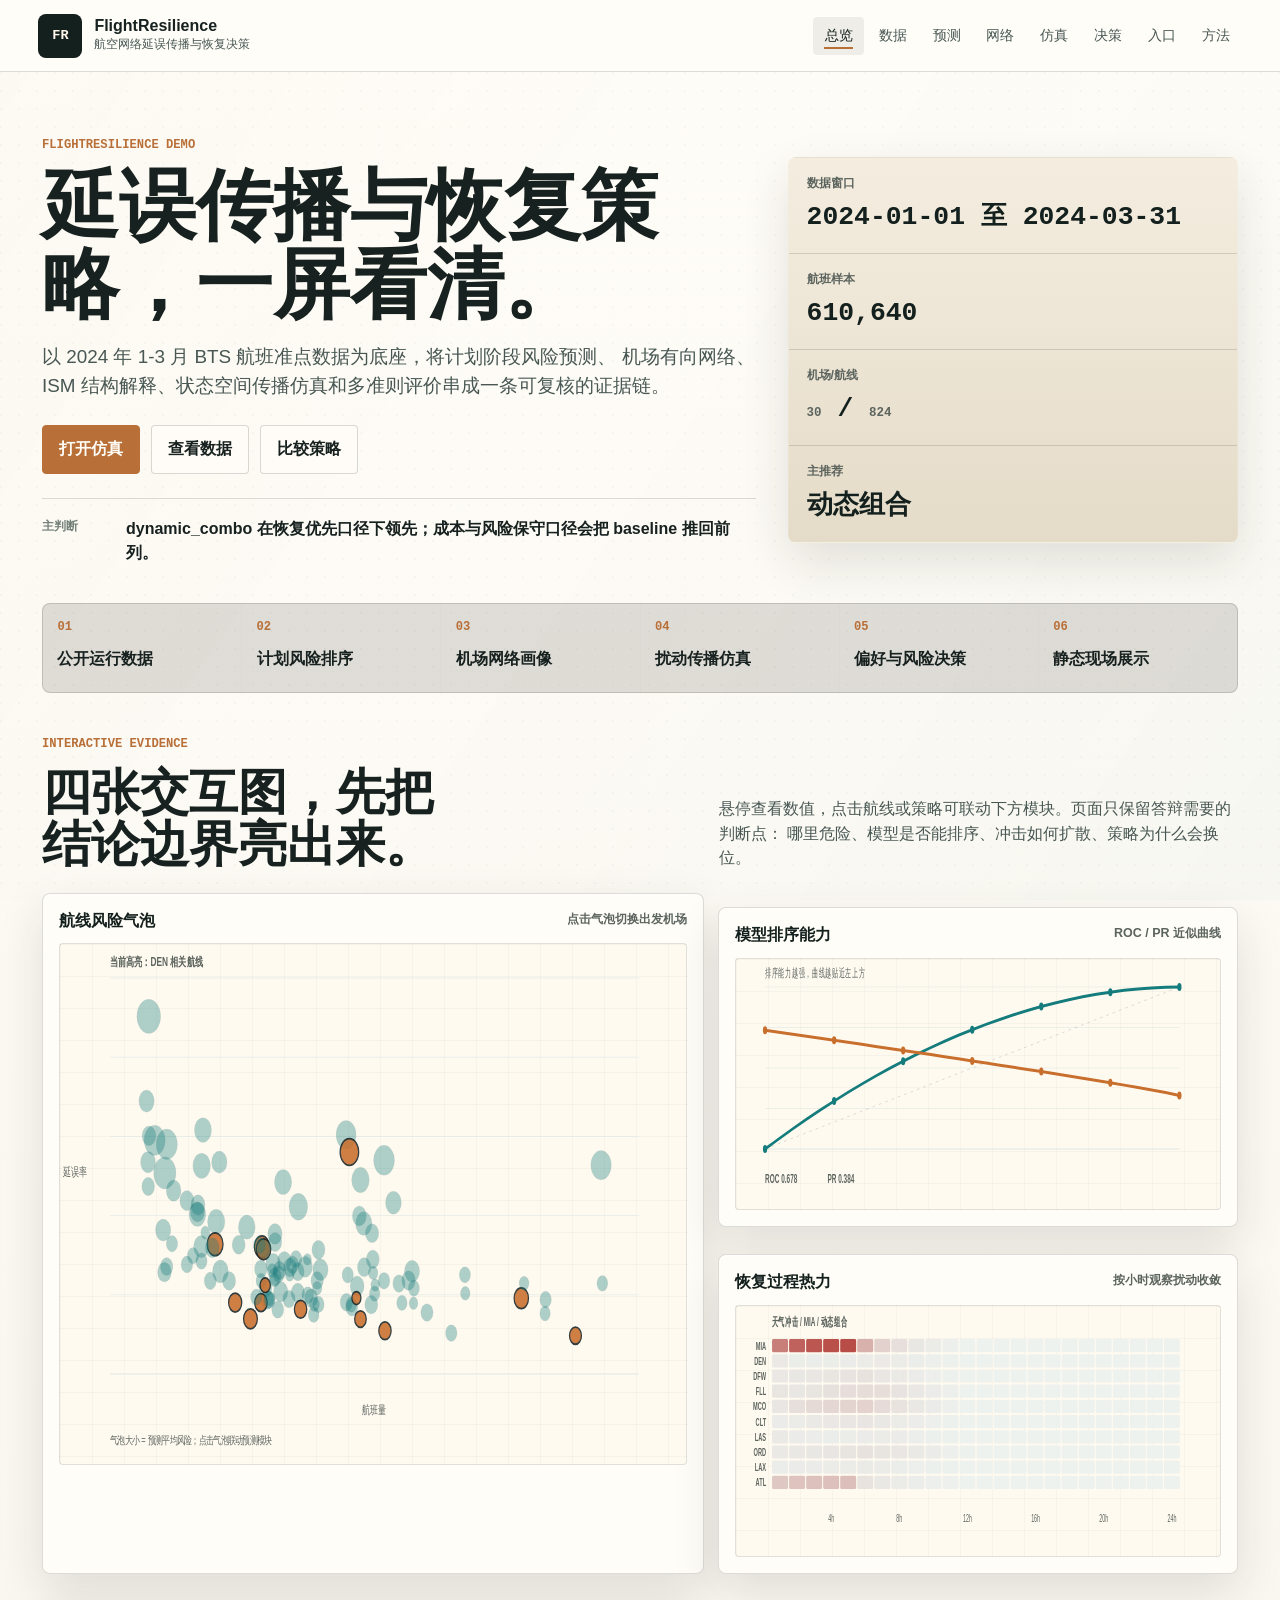
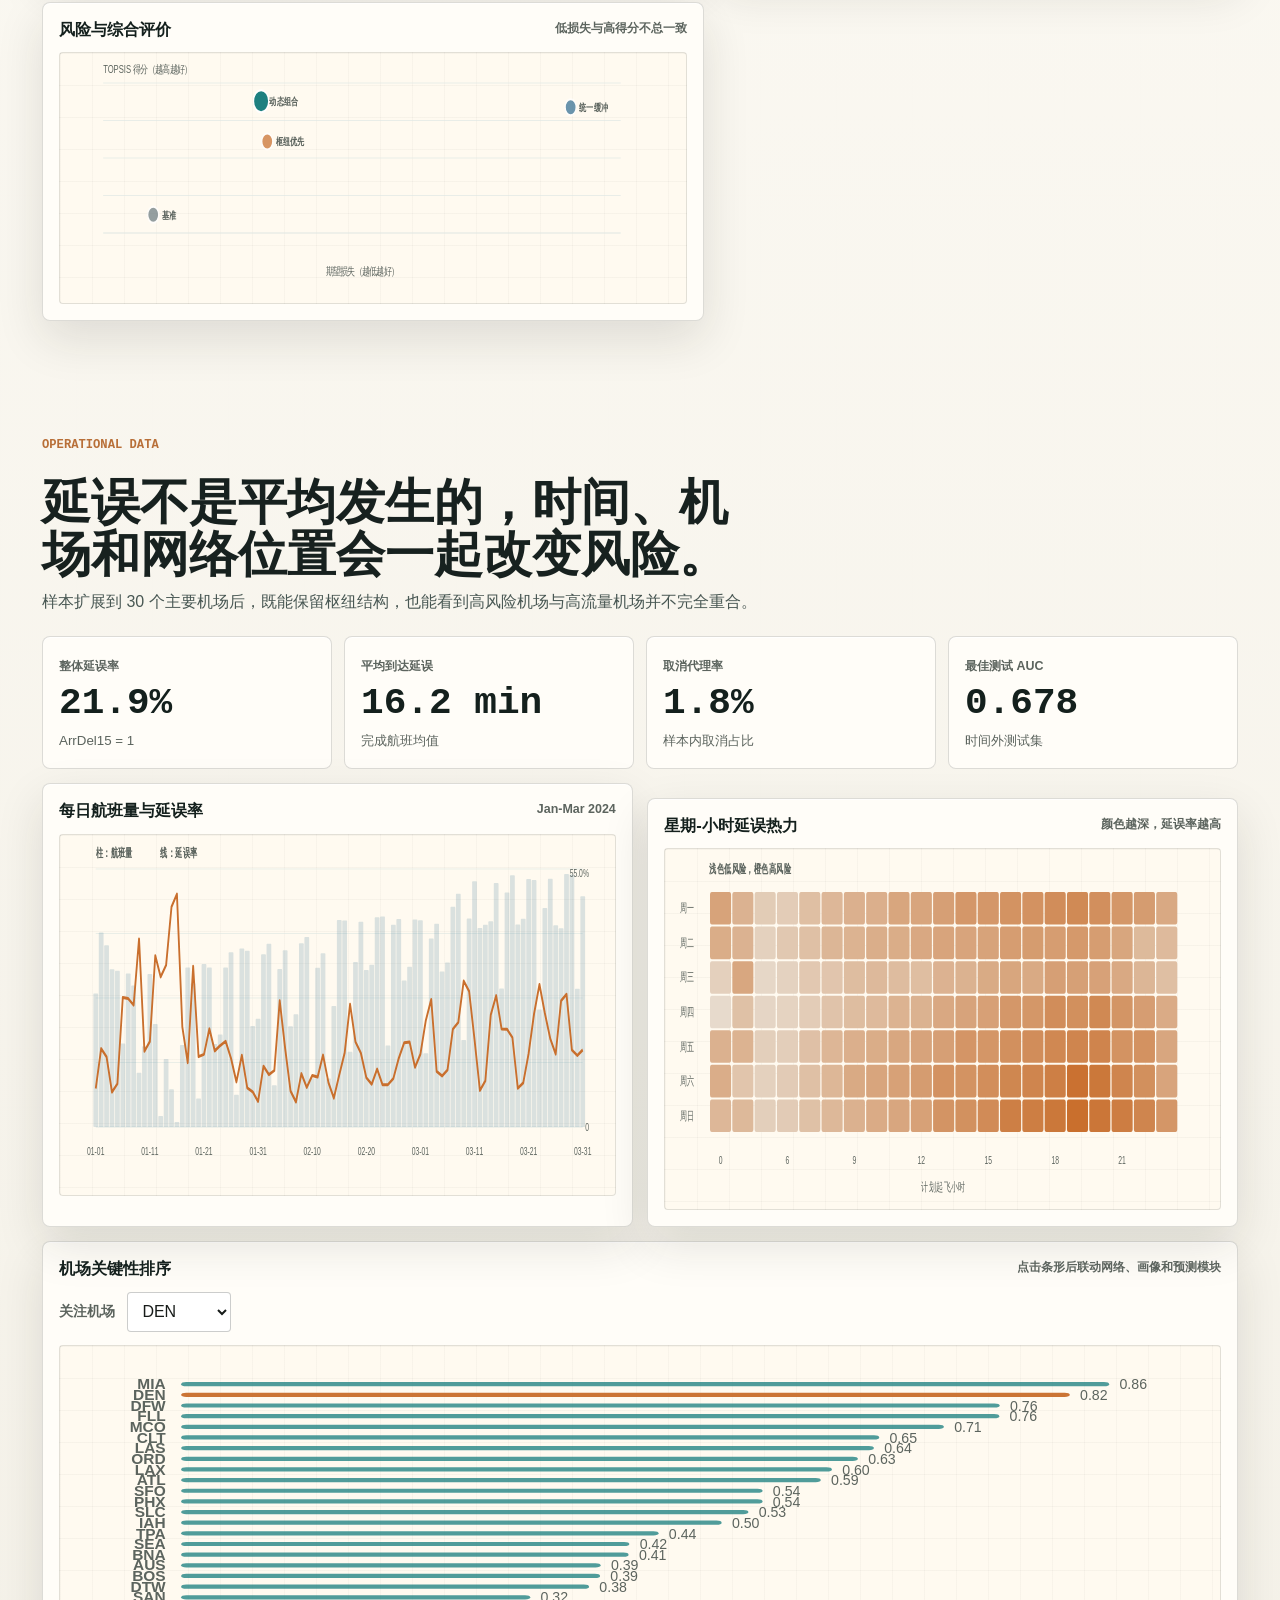
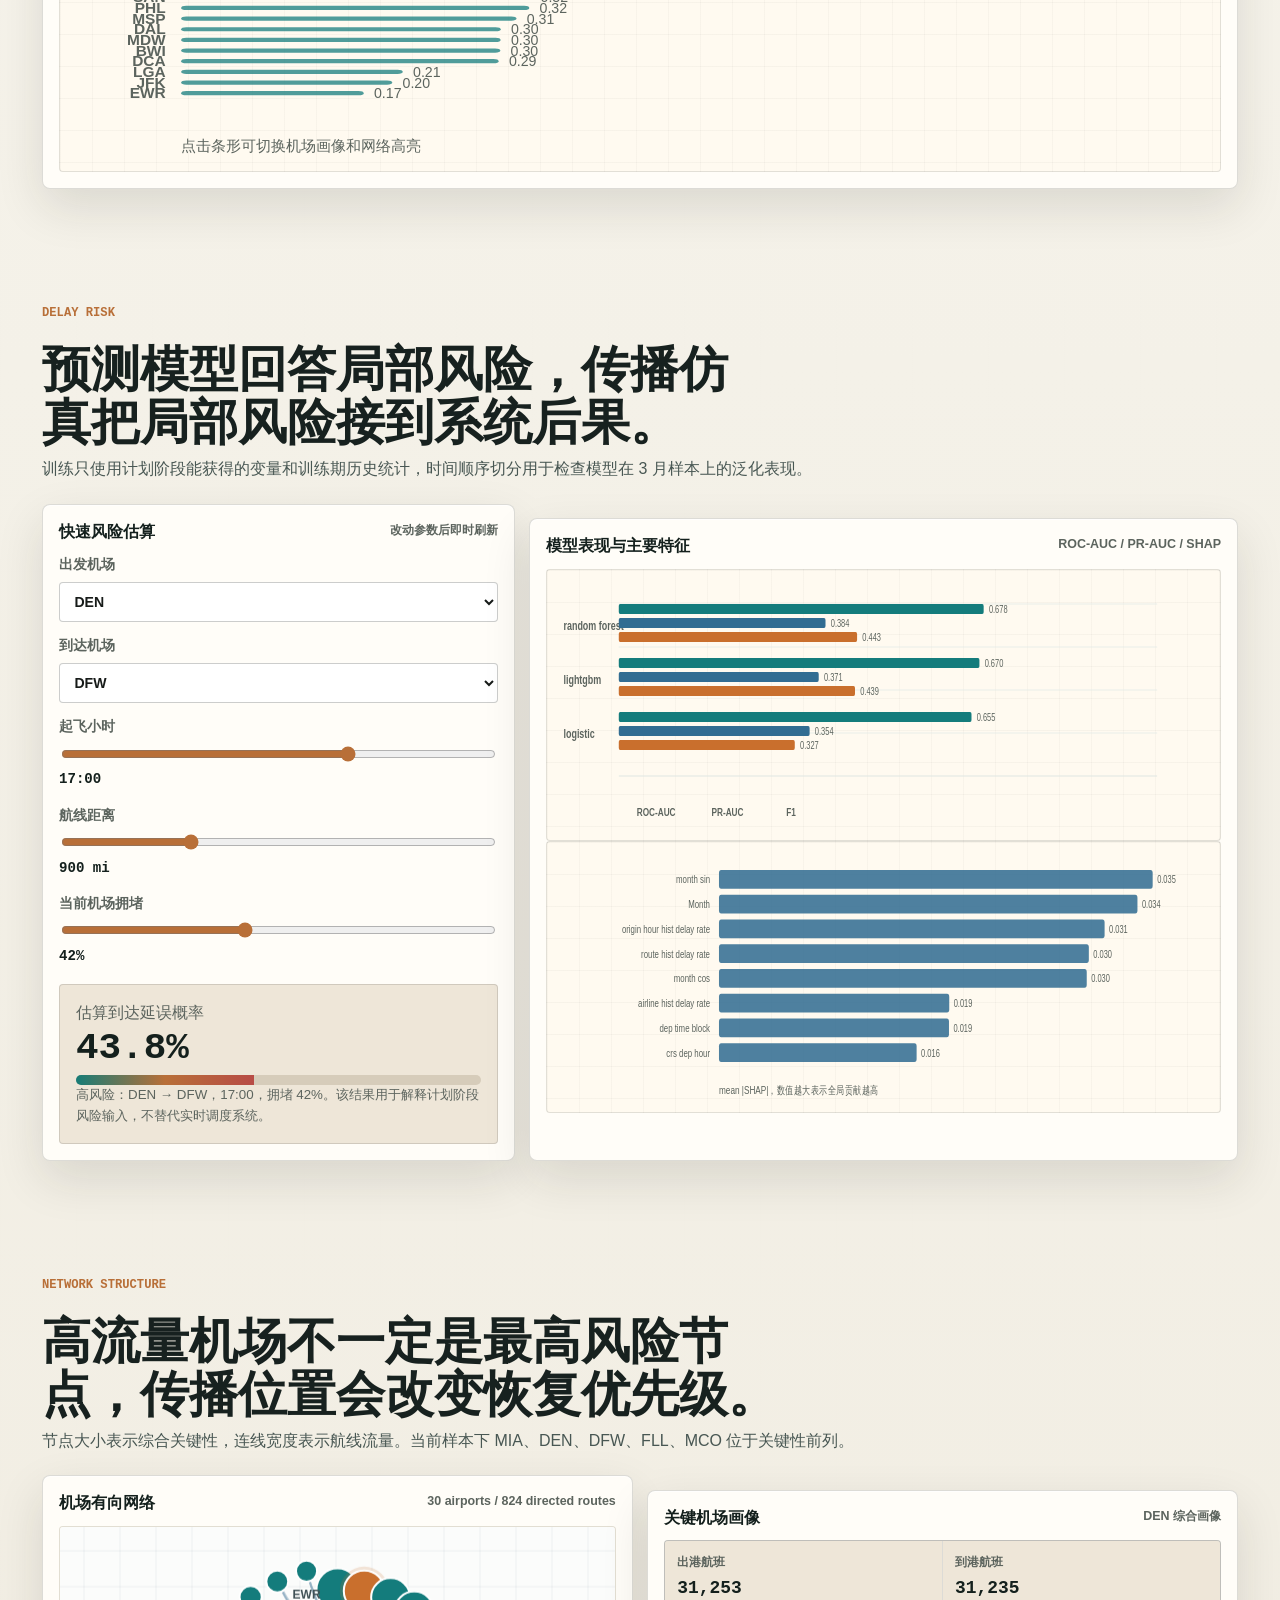
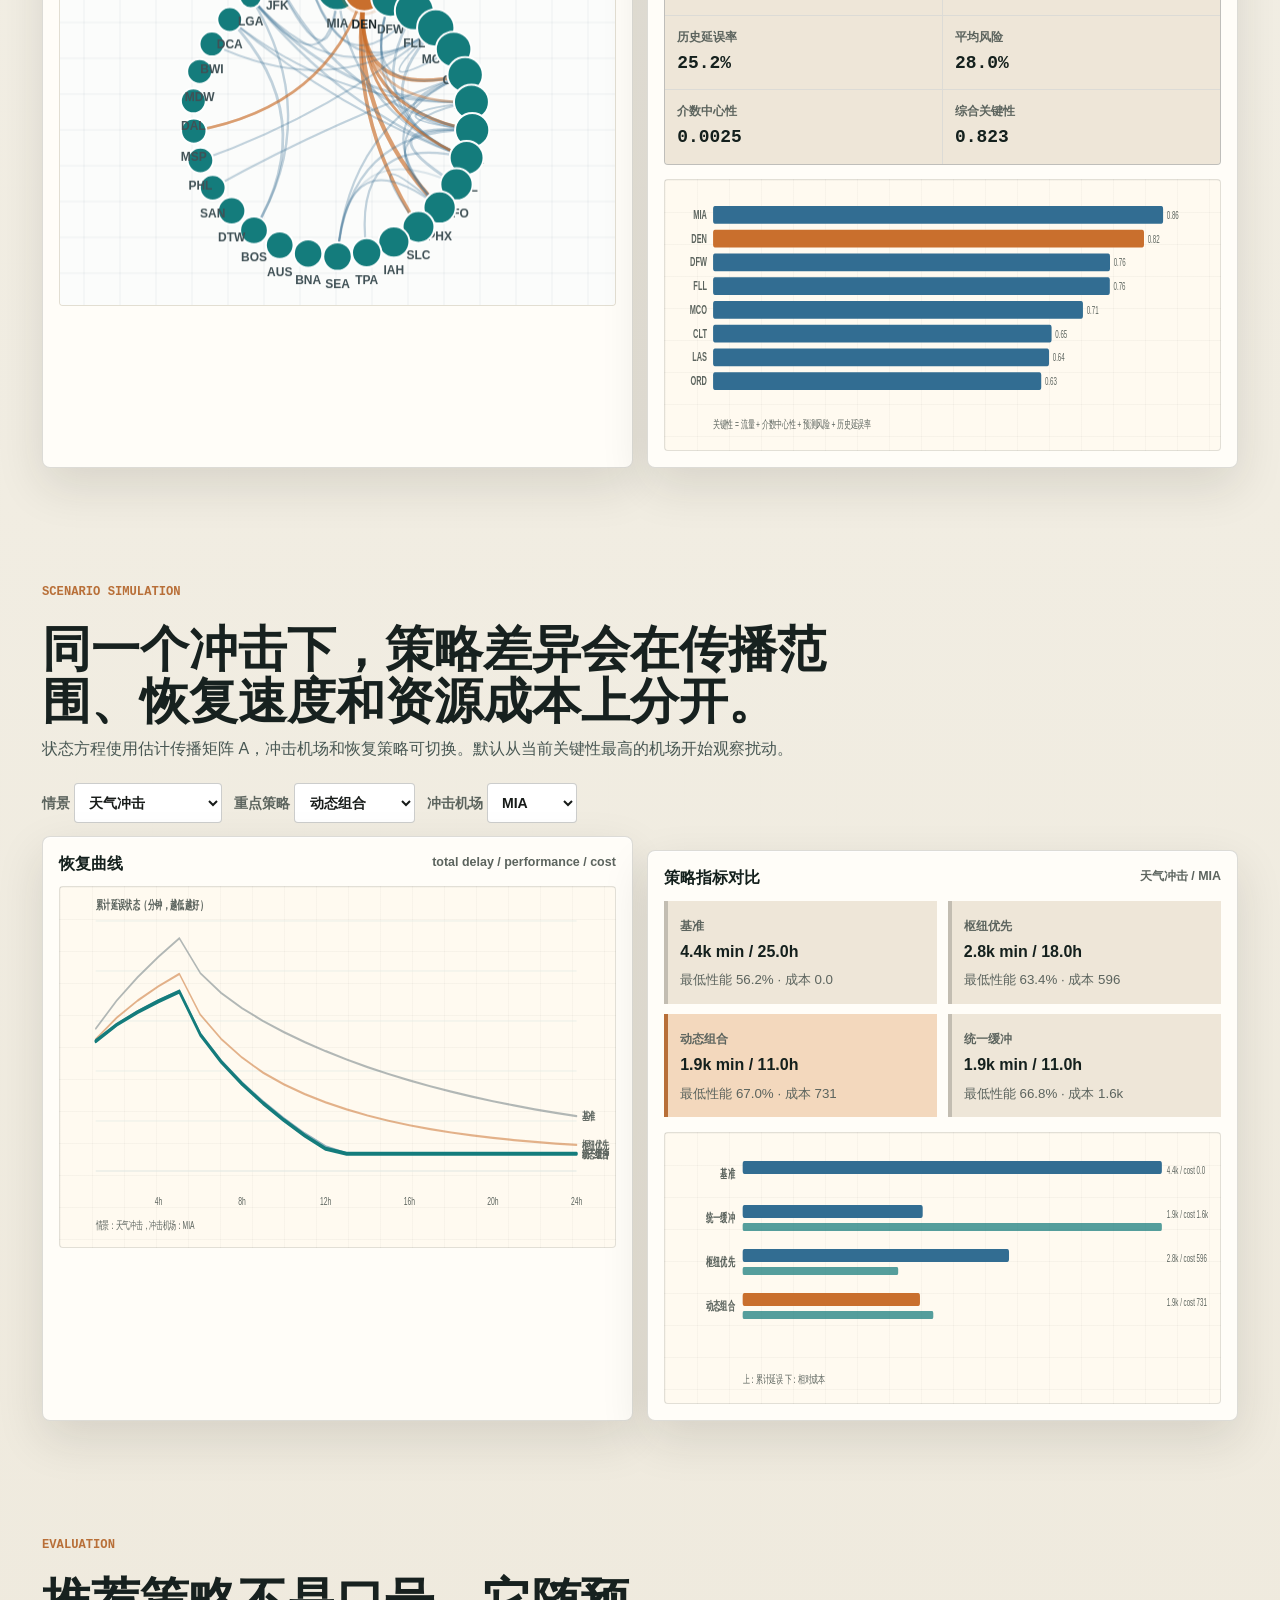
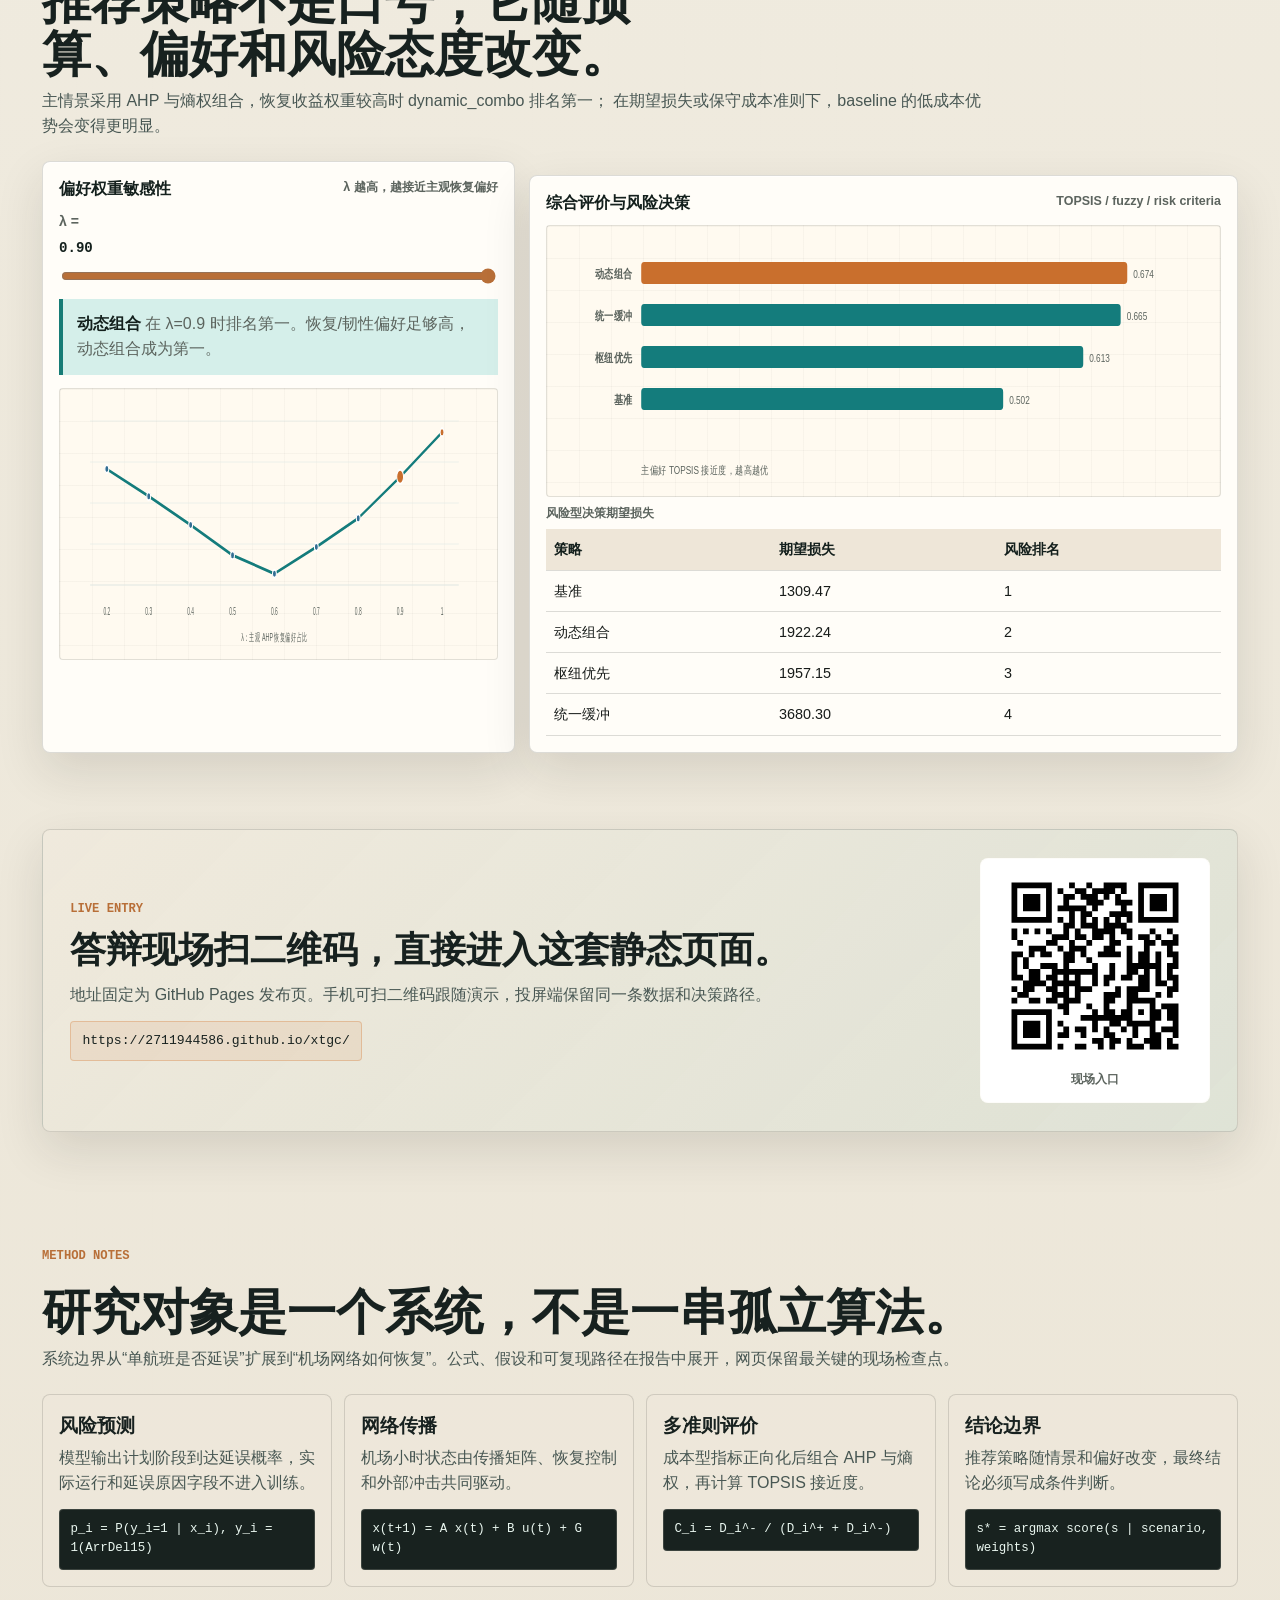
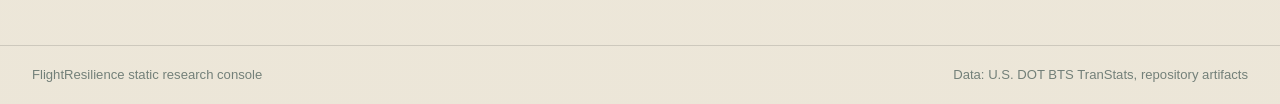
==== web/index.html @ 917fc530 "Improve interactive static demo" ====
<!doctype html>
<html lang="zh-CN">
  <head>
    <meta charset="utf-8" />
    <meta name="viewport" content="width=device-width, initial-scale=1" />
    <title>FlightResilience | 航空网络延误传播与恢复决策</title>
    <meta
      name="description"
      content="面向航空网络延误传播、恢复仿真和多准则策略评价的静态交互展示"
    />
    <meta property="og:title" content="FlightResilience 航空网络恢复决策" />
    <meta property="og:description" content="BTS 2024 年一季度航班数据、30 个主要机场、824 条有向航线。" />
    <meta property="og:type" content="website" />
    <link rel="stylesheet" href="assets/css/styles.css" />
  </head>
  <body>
    <a class="skip-link" href="#main">跳到主要内容</a>

    <header class="topbar" aria-label="页面导航">
      <div class="brand">
        <span class="brand-mark" aria-hidden="true">FR</span>
        <div>
          <strong>FlightResilience</strong>
          <span>航空网络延误传播与恢复决策</span>
        </div>
      </div>
      <nav class="nav-links" aria-label="模块导航">
        <a href="#overview">总览</a>
        <a href="#dashboard">数据</a>
        <a href="#prediction">预测</a>
        <a href="#network">网络</a>
        <a href="#simulation">仿真</a>
        <a href="#decision">决策</a>
        <a href="#access">入口</a>
        <a href="#method">方法</a>
      </nav>
    </header>

    <main id="main">
      <section class="hero" id="overview">
        <div class="hero-copy">
          <p class="eyebrow">FlightResilience demo</p>
          <h1>延误传播与恢复策略，一屏看清。</h1>
          <p class="lede">
            以 2024 年 1-3 月 BTS 航班准点数据为底座，将计划阶段风险预测、
            机场有向网络、ISM 结构解释、状态空间传播仿真和多准则评价串成一条可复核的证据链。
          </p>
          <div class="hero-actions">
            <a class="button primary" href="#simulation">打开仿真</a>
            <a class="button secondary" href="#dashboard">查看数据</a>
            <a class="button secondary" href="#decision">比较策略</a>
          </div>
          <div class="hero-note" aria-label="研究判断">
            <span>主判断</span>
            <strong>dynamic_combo 在恢复优先口径下领先；成本与风险保守口径会把 baseline 推回前列。</strong>
          </div>
        </div>
        <aside class="control-strip" aria-label="项目关键事实">
          <div>
            <span>数据窗口</span>
            <strong id="date-range">加载中</strong>
          </div>
          <div>
            <span>航班样本</span>
            <strong id="flight-count">--</strong>
          </div>
          <div>
            <span>机场/航线</span>
            <strong><span id="airport-count">--</span> / <span id="edge-count">--</span></strong>
          </div>
          <div>
            <span>主推荐</span>
            <strong id="main-recommendation">--</strong>
          </div>
        </aside>
      </section>

      <section class="section tight" aria-label="分析流程">
        <div class="flow">
          <div><span>01</span>公开运行数据</div>
          <div><span>02</span>计划风险排序</div>
          <div><span>03</span>机场网络画像</div>
          <div><span>04</span>扰动传播仿真</div>
          <div><span>05</span>偏好与风险决策</div>
          <div><span>06</span>静态现场展示</div>
        </div>
      </section>

      <section class="section proof-section" aria-label="交互证据图板">
        <div class="section-heading split">
          <div>
            <p class="eyebrow">Interactive evidence</p>
            <h2>四张交互图，先把结论边界亮出来。</h2>
          </div>
          <p>
            悬停查看数值，点击航线或策略可联动下方模块。页面只保留答辩需要的判断点：
            哪里危险、模型是否能排序、冲击如何扩散、策略为什么会换位。
          </p>
        </div>
        <div class="evidence-grid">
          <article class="panel evidence-card wide">
            <div class="panel-title">
              <h3>航线风险气泡</h3>
              <span>点击气泡切换出发机场</span>
            </div>
            <div class="chart proof-chart" id="route-risk-chart" role="img" aria-label="交互式航线风险气泡图"></div>
          </article>
          <article class="panel evidence-card">
            <div class="panel-title">
              <h3>模型排序能力</h3>
              <span>ROC / PR 近似曲线</span>
            </div>
            <div class="chart proof-chart" id="curve-chart" role="img" aria-label="交互式 ROC 与 PR 曲线"></div>
          </article>
          <article class="panel evidence-card">
            <div class="panel-title">
              <h3>恢复过程热力</h3>
              <span>按小时观察扰动收敛</span>
            </div>
            <div class="chart proof-chart" id="recovery-heat-chart" role="img" aria-label="交互式恢复过程热力图"></div>
          </article>
          <article class="panel evidence-card">
            <div class="panel-title">
              <h3>风险与综合评价</h3>
              <span>低损失与高得分不总一致</span>
            </div>
            <div class="chart proof-chart" id="risk-topsis-chart" role="img" aria-label="交互式风险损失和 TOPSIS 对比图"></div>
          </article>
        </div>
      </section>

      <section class="section" id="dashboard">
        <div class="section-heading">
          <p class="eyebrow">Operational data</p>
          <h2>延误不是平均发生的，时间、机场和网络位置会一起改变风险。</h2>
          <p>
            样本扩展到 30 个主要机场后，既能保留枢纽结构，也能看到高风险机场与高流量机场并不完全重合。
          </p>
        </div>

        <div class="metric-grid" aria-label="样本指标">
          <div class="metric">
            <span>整体延误率</span>
            <strong id="kpi-delay-rate">--</strong>
            <small>ArrDel15 = 1</small>
          </div>
          <div class="metric">
            <span>平均到达延误</span>
            <strong id="kpi-avg-delay">--</strong>
            <small>完成航班均值</small>
          </div>
          <div class="metric">
            <span>取消代理率</span>
            <strong id="kpi-cancel-rate">--</strong>
            <small>样本内取消占比</small>
          </div>
          <div class="metric">
            <span>最佳测试 AUC</span>
            <strong id="kpi-auc">--</strong>
            <small>时间外测试集</small>
          </div>
        </div>

        <div class="analysis-grid two">
          <article class="panel">
            <div class="panel-title">
              <h3>每日航班量与延误率</h3>
              <span>Jan-Mar 2024</span>
            </div>
            <div class="chart tall" id="daily-chart" role="img" aria-label="每日航班量与延误率折线图"></div>
          </article>
          <article class="panel">
            <div class="panel-title">
              <h3>星期-小时延误热力</h3>
              <span>颜色越深，延误率越高</span>
            </div>
            <div class="chart tall" id="heatmap-chart" role="img" aria-label="星期和小时延误率热力图"></div>
          </article>
        </div>

        <article class="panel">
          <div class="panel-title">
            <h3>机场关键性排序</h3>
            <span>点击条形后联动网络、画像和预测模块</span>
          </div>
          <div class="airport-toolbar">
            <label for="airport-select">关注机场</label>
            <select id="airport-select"></select>
          </div>
          <div class="chart medium" id="airport-bars" role="img" aria-label="机场延误率和风险排名"></div>
        </article>
      </section>

      <section class="section" id="prediction">
        <div class="section-heading">
          <p class="eyebrow">Delay risk</p>
          <h2>预测模型回答局部风险，传播仿真把局部风险接到系统后果。</h2>
          <p>
            训练只使用计划阶段能获得的变量和训练期历史统计，时间顺序切分用于检查模型在 3 月样本上的泛化表现。
          </p>
        </div>

        <div class="analysis-grid two compact-left">
          <article class="panel">
            <div class="panel-title">
              <h3>快速风险估算</h3>
              <span>改动参数后即时刷新</span>
            </div>
            <form class="risk-form" id="risk-form">
              <label>
                出发机场
                <select id="origin-input"></select>
              </label>
              <label>
                到达机场
                <select id="dest-input"></select>
              </label>
              <label>
                起飞小时
                <input id="hour-input" type="range" min="5" max="23" value="17" />
                <output id="hour-output">17:00</output>
              </label>
              <label>
                航线距离
                <input id="distance-input" type="range" min="200" max="2600" step="50" value="900" />
                <output id="distance-output">900 mi</output>
              </label>
              <label>
                当前机场拥堵
                <input id="congestion-input" type="range" min="0" max="100" value="42" />
                <output id="congestion-output">42%</output>
              </label>
            </form>
            <div class="risk-result">
              <span>估算到达延误概率</span>
              <strong id="risk-probability">--</strong>
              <div class="meter"><span id="risk-meter"></span></div>
              <small id="risk-interpretation">等待输入</small>
            </div>
          </article>

          <article class="panel">
            <div class="panel-title">
              <h3>模型表现与主要特征</h3>
              <span>ROC-AUC / PR-AUC / SHAP</span>
            </div>
            <div class="chart medium" id="model-bars" role="img" aria-label="模型测试指标对比"></div>
            <div class="chart medium" id="shap-bars" role="img" aria-label="SHAP 特征重要性"></div>
          </article>
        </div>
      </section>

      <section class="section" id="network">
        <div class="section-heading">
          <p class="eyebrow">Network structure</p>
          <h2>高流量机场不一定是最高风险节点，传播位置会改变恢复优先级。</h2>
          <p>
            节点大小表示综合关键性，连线宽度表示航线流量。当前样本下 MIA、DEN、DFW、FLL、MCO 位于关键性前列。
          </p>
        </div>

        <div class="analysis-grid two">
          <article class="panel">
            <div class="panel-title">
              <h3>机场有向网络</h3>
              <span id="network-count">30 airports / 824 directed routes</span>
            </div>
            <canvas class="network-canvas" id="network-canvas" width="920" height="560" aria-label="机场网络图"></canvas>
          </article>
          <article class="panel">
            <div class="panel-title">
              <h3>关键机场画像</h3>
              <span id="selected-airport-title">--</span>
            </div>
            <div class="airport-profile" id="airport-profile"></div>
            <div class="chart medium" id="criticality-bars" role="img" aria-label="机场关键性排名"></div>
          </article>
        </div>
      </section>

      <section class="section" id="simulation">
        <div class="section-heading">
          <p class="eyebrow">Scenario simulation</p>
          <h2>同一个冲击下，策略差异会在传播范围、恢复速度和资源成本上分开。</h2>
          <p>
            状态方程使用估计传播矩阵 A，冲击机场和恢复策略可切换。默认从当前关键性最高的机场开始观察扰动。
          </p>
        </div>

        <div class="sim-controls" aria-label="仿真控制">
          <label>
            情景
            <select id="scenario-select"></select>
          </label>
          <label>
            重点策略
            <select id="strategy-select"></select>
          </label>
          <label>
            冲击机场
            <select id="shock-airport-select"></select>
          </label>
        </div>

        <div class="analysis-grid two">
          <article class="panel">
            <div class="panel-title">
              <h3>恢复曲线</h3>
              <span>total delay / performance / cost</span>
            </div>
            <div class="chart tall" id="recovery-chart" role="img" aria-label="交互式策略恢复曲线"></div>
          </article>
          <article class="panel">
            <div class="panel-title">
              <h3>策略指标对比</h3>
              <span id="scenario-caption">--</span>
            </div>
            <div class="strategy-summary" id="strategy-summary"></div>
            <div class="chart medium" id="scenario-bars" role="img" aria-label="策略指标对比柱状图"></div>
          </article>
        </div>
      </section>

      <section class="section" id="decision">
        <div class="section-heading">
          <p class="eyebrow">Evaluation</p>
          <h2>推荐策略不是口号，它随预算、偏好和风险态度改变。</h2>
          <p>
            主情景采用 AHP 与熵权组合，恢复收益权重较高时 dynamic_combo 排名第一；
            在期望损失或保守成本准则下，baseline 的低成本优势会变得更明显。
          </p>
        </div>

        <div class="analysis-grid two compact-left">
          <article class="panel">
            <div class="panel-title">
              <h3>偏好权重敏感性</h3>
              <span>λ 越高，越接近主观恢复偏好</span>
            </div>
            <label class="lambda-control">
              λ = <output id="lambda-output">0.90</output>
              <input id="lambda-input" type="range" min="0.2" max="0.9" step="0.1" value="0.9" />
            </label>
            <div class="decision-callout" id="lambda-callout"></div>
            <div class="chart medium" id="lambda-chart" role="img" aria-label="权重敏感性折线图"></div>
          </article>

          <article class="panel">
            <div class="panel-title">
              <h3>综合评价与风险决策</h3>
              <span>TOPSIS / fuzzy / risk criteria</span>
            </div>
            <div class="chart medium" id="topsis-chart" role="img" aria-label="TOPSIS 综合得分"></div>
            <div class="risk-table-wrap">
              <table class="data-table" id="risk-table">
                <caption>风险型决策期望损失</caption>
                <thead>
                  <tr><th>策略</th><th>期望损失</th><th>风险排名</th></tr>
                </thead>
                <tbody></tbody>
              </table>
            </div>
          </article>
        </div>
      </section>

      <section class="section access-section" id="access" aria-label="移动端扫码访问">
        <div class="access-panel">
          <div>
            <p class="eyebrow">Live entry</p>
            <h2>答辩现场扫二维码，直接进入这套静态页面。</h2>
            <p>
              地址固定为 GitHub Pages 发布页。手机可扫二维码跟随演示，投屏端保留同一条数据和决策路径。
            </p>
            <a class="deploy-link" href="https://2711944586.github.io/xtgc/" target="_blank" rel="noreferrer">
              https://2711944586.github.io/xtgc/
            </a>
          </div>
          <figure class="qr-card">
            <img src="assets/media/github-pages-qr.svg" alt="访问 FlightResilience GitHub Pages 静态站的二维码" />
            <figcaption>现场入口</figcaption>
          </figure>
        </div>
      </section>

      <section class="section" id="method">
        <div class="section-heading">
          <p class="eyebrow">Method notes</p>
          <h2>研究对象是一个系统，不是一串孤立算法。</h2>
          <p>
            系统边界从“单航班是否延误”扩展到“机场网络如何恢复”。公式、假设和可复现路径在报告中展开，网页保留最关键的现场检查点。
          </p>
        </div>

        <div class="method-grid">
          <article class="method-block">
            <h3>风险预测</h3>
            <p>模型输出计划阶段到达延误概率，实际运行和延误原因字段不进入训练。</p>
            <code>p_i = P(y_i=1 | x_i), y_i = 1(ArrDel15)</code>
          </article>
          <article class="method-block">
            <h3>网络传播</h3>
            <p>机场小时状态由传播矩阵、恢复控制和外部冲击共同驱动。</p>
            <code>x(t+1) = A x(t) + B u(t) + G w(t)</code>
          </article>
          <article class="method-block">
            <h3>多准则评价</h3>
            <p>成本型指标正向化后组合 AHP 与熵权，再计算 TOPSIS 接近度。</p>
            <code>C_i = D_i^- / (D_i^+ + D_i^-)</code>
          </article>
          <article class="method-block">
            <h3>结论边界</h3>
            <p>推荐策略随情景和偏好改变，最终结论必须写成条件判断。</p>
            <code>s* = argmax score(s | scenario, weights)</code>
          </article>
        </div>
      </section>
    </main>

    <footer class="footer">
      <span>FlightResilience static research console</span>
      <span>Data: U.S. DOT BTS TranStats, repository artifacts</span>
    </footer>

    <script src="assets/js/app.js" defer></script>
  </body>
</html>
---- web/assets/css/styles.css ----
:root {
  color-scheme: light;
  --bg: #f4f1e8;
  --bg-raised: #ebe5d7;
  --ink: #17211f;
  --ink-soft: #485753;
  --muted: #738079;
  --panel: #fffdf8;
  --panel-strong: #ffffff;
  --panel-soft: #eee6d8;
  --panel-ink: #171b19;
  --panel-muted: #5c645e;
  --line: rgba(23, 27, 25, 0.14);
  --panel-line: rgba(23, 27, 25, 0.15);
  --navy: #14201d;
  --teal: #167c76;
  --teal-soft: #d5efea;
  --copper: #b86f38;
  --copper-soft: #f3d8bd;
  --red: #b84c46;
  --green: #6c985a;
  --blue: #4f7da0;
  --shadow: 0 18px 48px rgba(32, 31, 27, 0.12);
  --radius-sm: 4px;
  --radius: 8px;
  --radius-lg: 8px;
  --max: 1260px;
  --font: "Aptos", "Segoe UI", "PingFang SC", "Microsoft YaHei", Arial, sans-serif;
  --mono: "Cascadia Mono", "SFMono-Regular", Consolas, "Liberation Mono", monospace;
  --ease: cubic-bezier(0.2, 0.82, 0.18, 1);
}

* {
  box-sizing: border-box;
}

html {
  scroll-behavior: smooth;
}

body {
  margin: 0;
  min-width: 320px;
  background:
    linear-gradient(180deg, rgba(255, 253, 248, 0.96), rgba(244, 241, 232, 0.96) 44%, rgba(236, 230, 216, 0.98)),
    repeating-linear-gradient(90deg, rgba(23, 27, 25, 0.035) 0 1px, transparent 1px 76px),
    repeating-linear-gradient(0deg, rgba(23, 27, 25, 0.028) 0 1px, transparent 1px 76px),
    var(--bg);
  color: var(--ink);
  font-family: var(--font);
  line-height: 1.55;
  text-rendering: optimizeLegibility;
}

body::before {
  content: "";
  position: fixed;
  inset: 0;
  z-index: -1;
  pointer-events: none;
  background-image:
    radial-gradient(circle at 1px 1px, rgba(23, 27, 25, 0.08) 1px, transparent 0),
    linear-gradient(125deg, rgba(184, 111, 56, 0.06), transparent 42%, rgba(22, 124, 118, 0.06));
  background-size: 18px 18px, 100% 100%;
  opacity: 0.36;
}

a {
  color: inherit;
}

button,
input,
select {
  font: inherit;
}

:focus-visible {
  outline: 3px solid rgba(213, 134, 69, 0.55);
  outline-offset: 3px;
}

.skip-link {
  position: fixed;
  left: 1rem;
  top: 0.75rem;
  z-index: 100;
  transform: translateY(-140%);
  background: var(--copper);
  color: #111512;
  padding: 0.5rem 0.75rem;
  border-radius: var(--radius-sm);
  font-weight: 800;
}

.skip-link:focus {
  transform: translateY(0);
}

.topbar {
  position: sticky;
  top: 0;
  z-index: 50;
  display: flex;
  align-items: center;
  justify-content: space-between;
  gap: 1rem;
  min-height: 72px;
  padding: 0.7rem clamp(1rem, 3vw, 2.5rem);
  border-bottom: 1px solid var(--line);
  background: rgba(255, 253, 248, 0.9);
  backdrop-filter: blur(16px);
  box-shadow: 0 1px 0 rgba(255, 255, 255, 0.8) inset;
}

.brand {
  display: flex;
  align-items: center;
  gap: 0.75rem;
  min-width: 250px;
}

.brand-mark {
  display: inline-grid;
  place-items: center;
  width: 44px;
  height: 44px;
  border: 1px solid rgba(23, 27, 25, 0.14);
  border-radius: var(--radius);
  background: var(--navy);
  color: #fff8ea;
  font-family: var(--mono);
  font-size: 0.85rem;
  font-weight: 900;
}

.brand strong {
  display: block;
  font-size: 1rem;
  line-height: 1.15;
}

.brand span:last-child {
  display: block;
  color: var(--ink-soft);
  font-size: 0.78rem;
  white-space: nowrap;
}

.nav-links {
  display: flex;
  align-items: center;
  justify-content: flex-end;
  flex-wrap: wrap;
  gap: 0.18rem;
}

.nav-links a {
  position: relative;
  min-height: 38px;
  padding: 0.5rem 0.72rem;
  border-radius: var(--radius-sm);
  color: var(--ink-soft);
  font-size: 0.88rem;
  text-decoration: none;
  transition: color 180ms var(--ease), background 180ms var(--ease), transform 180ms var(--ease);
}

.nav-links a::after {
  content: "";
  position: absolute;
  left: 0.7rem;
  right: 0.7rem;
  bottom: 0.32rem;
  height: 2px;
  transform: scaleX(0);
  transform-origin: left;
  background: var(--copper);
  transition: transform 220ms var(--ease);
}

.nav-links a:hover,
.nav-links a.active {
  background: rgba(23, 27, 25, 0.07);
  color: var(--ink);
}

.nav-links a:hover::after,
.nav-links a.active::after {
  transform: scaleX(1);
}

main {
  position: relative;
}

.hero {
  display: grid;
  grid-template-columns: minmax(0, 1fr) minmax(300px, 450px);
  gap: clamp(1rem, 3vw, 2rem);
  align-items: stretch;
  max-width: var(--max);
  min-height: calc(66svh - 72px);
  margin: 0 auto;
  padding: clamp(2.6rem, 5vw, 5rem) clamp(1rem, 3vw, 2rem) clamp(1.4rem, 3vw, 2.4rem);
}

.hero-copy {
  align-self: center;
  max-width: 840px;
}

.eyebrow {
  margin: 0 0 0.72rem;
  color: var(--copper);
  font-family: var(--mono);
  font-size: 0.76rem;
  font-weight: 850;
  letter-spacing: 0;
  text-transform: uppercase;
}

h1,
h2,
h3,
p {
  overflow-wrap: anywhere;
}

h1 {
  max-width: 880px;
  margin: 0;
  font-size: clamp(2.55rem, 6vw, 5.15rem);
  line-height: 1.02;
  letter-spacing: 0;
  text-wrap: balance;
}

.lede {
  max-width: 760px;
  margin: 1.2rem 0 0;
  color: var(--ink-soft);
  font-size: clamp(1rem, 2.1vw, 1.18rem);
}

.hero-actions {
  display: flex;
  flex-wrap: wrap;
  gap: 0.7rem;
  margin-top: 1.55rem;
}

.button {
  display: inline-flex;
  align-items: center;
  justify-content: center;
  min-height: 44px;
  padding: 0.68rem 1rem;
  border: 1px solid rgba(23, 27, 25, 0.16);
  border-radius: var(--radius-sm);
  font-weight: 800;
  text-decoration: none;
  transition: transform 180ms var(--ease), background 180ms var(--ease), border-color 180ms var(--ease);
}

.button:hover {
  transform: translateY(-2px);
}

.button:active {
  transform: translateY(0) scale(0.98);
}

.button.primary {
  background: var(--copper);
  border-color: var(--copper);
  color: #fffdf8;
}

.button.secondary {
  background: rgba(255, 253, 248, 0.72);
  color: var(--ink);
}

.hero-note {
  display: grid;
  grid-template-columns: 72px minmax(0, 1fr);
  gap: 0.75rem;
  max-width: 780px;
  margin-top: 1.5rem;
  padding-top: 1.1rem;
  border-top: 1px solid var(--line);
}

.hero-note span {
  color: var(--muted);
  font-size: 0.78rem;
  font-weight: 800;
}

.hero-note strong {
  color: var(--ink);
  font-size: 1rem;
  line-height: 1.5;
}

.control-strip {
  align-self: center;
  display: grid;
  overflow: hidden;
  border: 1px solid rgba(247, 240, 228, 0.2);
  border-radius: var(--radius-lg);
  background:
    linear-gradient(180deg, rgba(244, 237, 223, 0.98), rgba(228, 218, 199, 0.98));
  color: var(--panel-ink);
  box-shadow: var(--shadow);
}

.control-strip div {
  display: grid;
  gap: 0.24rem;
  min-height: 96px;
  padding: 1rem 1.1rem;
  border-bottom: 1px solid var(--panel-line);
}

.control-strip div:last-child {
  border-bottom: 0;
}

.control-strip span,
.metric span,
.panel-title span,
.strategy-card span {
  color: var(--panel-muted);
  font-size: 0.78rem;
  font-weight: 760;
}

.control-strip strong {
  color: var(--navy);
  font-family: var(--mono);
  font-size: clamp(1.18rem, 3vw, 1.65rem);
  line-height: 1.15;
  font-variant-numeric: tabular-nums;
}

.section {
  max-width: var(--max);
  margin: 0 auto;
  padding: clamp(2.2rem, 4.5vw, 4.7rem) clamp(1rem, 3vw, 2rem);
}

.section.tight {
  padding-top: 0;
  padding-bottom: 1.25rem;
}

.section-heading {
  display: grid;
  gap: 0.55rem;
  max-width: 940px;
  margin-bottom: 1.35rem;
}

.section-heading.split {
  grid-template-columns: minmax(0, 0.9fr) minmax(280px, 0.7fr);
  align-items: end;
  max-width: none;
}

.section-heading h2 {
  margin: 0;
  color: var(--ink);
  font-size: clamp(1.65rem, 4vw, 3.05rem);
  line-height: 1.08;
  letter-spacing: 0;
  text-wrap: balance;
}

.section-heading p:not(.eyebrow) {
  margin: 0;
  color: var(--ink-soft);
  font-size: 1rem;
}

.flow {
  display: grid;
  grid-template-columns: repeat(6, minmax(0, 1fr));
  gap: 1px;
  overflow: hidden;
  border: 1px solid var(--line);
  border-radius: var(--radius);
  background: var(--line);
}

.flow div {
  display: grid;
  gap: 0.25rem;
  min-height: 88px;
  padding: 0.9rem;
  background: rgba(247, 240, 228, 0.08);
  color: var(--ink);
  font-weight: 850;
  transition: background 200ms var(--ease), transform 200ms var(--ease);
}

.flow div:hover {
  background: rgba(247, 240, 228, 0.14);
  transform: translateY(-2px);
}

.flow span {
  color: var(--copper);
  font-family: var(--mono);
  font-size: 0.76rem;
}

.proof-section {
  padding-top: 1.4rem;
}

.evidence-grid {
  display: grid;
  grid-template-columns: 1.12fr 0.88fr;
  gap: 0.85rem;
}

.evidence-card {
  padding: 0.9rem;
}

.evidence-card.wide {
  grid-row: span 2;
}

.proof-chart {
  min-height: 250px;
}

.evidence-card.wide .proof-chart {
  min-height: 520px;
}

.chart svg [tabindex="0"] {
  cursor: pointer;
  outline: none;
}

.chart svg [tabindex="0"]:focus-visible {
  filter: drop-shadow(0 0 0.3rem rgba(184, 111, 56, 0.55));
}

.access-section {
  padding-top: 1.2rem;
}

.access-panel {
  display: grid;
  grid-template-columns: minmax(0, 1fr) 230px;
  gap: clamp(1rem, 3vw, 2rem);
  align-items: center;
  padding: clamp(1.1rem, 2.8vw, 1.7rem);
  border: 1px solid var(--line);
  border-radius: var(--radius);
  background:
    linear-gradient(135deg, rgba(247, 240, 228, 0.12), rgba(45, 159, 148, 0.08)),
    rgba(247, 240, 228, 0.08);
  box-shadow: var(--shadow);
}

.access-panel h2 {
  max-width: 760px;
  margin: 0;
  color: var(--ink);
  font-size: clamp(1.45rem, 3vw, 2.25rem);
  line-height: 1.12;
  letter-spacing: 0;
}

.access-panel p:not(.eyebrow) {
  max-width: 780px;
  margin: 0.75rem 0 0;
  color: var(--ink-soft);
}

.deploy-link {
  display: inline-flex;
  max-width: 100%;
  margin-top: 0.85rem;
  padding: 0.55rem 0.7rem;
  border: 1px solid rgba(213, 134, 69, 0.36);
  border-radius: var(--radius-sm);
  background: rgba(213, 134, 69, 0.12);
  color: var(--ink);
  font-family: var(--mono);
  font-size: 0.82rem;
  text-decoration: none;
  overflow-wrap: anywhere;
}

.qr-card {
  margin: 0;
  padding: 0.8rem;
  border: 1px solid rgba(247, 240, 228, 0.22);
  border-radius: var(--radius);
  background: var(--panel-strong);
  text-align: center;
}

.qr-card img {
  display: block;
  width: min(100%, 190px);
  aspect-ratio: 1;
  margin: 0 auto;
}

.qr-card figcaption {
  margin-top: 0.55rem;
  color: var(--panel-muted);
  font-size: 0.78rem;
  font-weight: 800;
}

.metric-grid {
  display: grid;
  grid-template-columns: repeat(4, minmax(0, 1fr));
  gap: 0.75rem;
  margin-bottom: 0.9rem;
}

.metric {
  min-height: 132px;
  padding: 1rem;
  border: 1px solid var(--panel-line);
  border-radius: var(--radius);
  background: var(--panel);
  color: var(--panel-ink);
  box-shadow: 0 1px 0 rgba(255, 255, 255, 0.86) inset;
  transition: transform 220ms var(--ease), background 220ms var(--ease);
}

.metric:hover {
  transform: translateY(-3px);
  background: var(--panel-strong);
}

.metric strong {
  display: block;
  margin-top: 0.42rem;
  color: var(--navy);
  font-family: var(--mono);
  font-size: clamp(1.65rem, 4vw, 2.36rem);
  line-height: 1;
  font-variant-numeric: tabular-nums;
}

.metric small {
  display: block;
  margin-top: 0.55rem;
  color: var(--panel-muted);
}

.analysis-grid {
  display: grid;
  gap: 0.9rem;
}

.analysis-grid.two {
  grid-template-columns: repeat(2, minmax(0, 1fr));
}

.analysis-grid.compact-left {
  grid-template-columns: minmax(300px, 0.8fr) minmax(0, 1.2fr);
}

.panel {
  min-width: 0;
  padding: 1rem;
  border: 1px solid var(--panel-line);
  border-radius: var(--radius);
  background: var(--panel);
  color: var(--panel-ink);
  box-shadow:
    0 1px 0 rgba(255, 255, 255, 0.7) inset,
    var(--shadow);
}

.panel + .panel,
.analysis-grid + .panel,
.panel + .analysis-grid {
  margin-top: 0.9rem;
}

.panel-title {
  display: flex;
  align-items: flex-start;
  justify-content: space-between;
  gap: 0.8rem;
  margin-bottom: 0.8rem;
}

.panel-title h3 {
  margin: 0;
  color: var(--navy);
  font-size: 1.03rem;
  line-height: 1.25;
  letter-spacing: 0;
}

.chart {
  position: relative;
  width: 100%;
  border: 1px solid rgba(23, 27, 25, 0.12);
  border-radius: var(--radius-sm);
  background:
    linear-gradient(rgba(23, 27, 25, 0.032) 1px, transparent 1px),
    linear-gradient(90deg, rgba(23, 27, 25, 0.028) 1px, transparent 1px),
    #fffaf0;
  background-size: 32px 32px;
  overflow: hidden;
}

.chart.tall {
  min-height: 360px;
}

.chart.medium {
  min-height: 270px;
}

.chart svg {
  display: block;
  width: 100%;
  height: 100%;
  min-height: inherit;
}

.chart .axis-label,
.chart text {
  fill: var(--panel-muted);
  font-family: var(--font);
}

.chart .empty {
  display: grid;
  place-items: center;
  min-height: inherit;
  color: var(--panel-muted);
}

.airport-toolbar,
.sim-controls {
  display: flex;
  flex-wrap: wrap;
  align-items: center;
  gap: 0.75rem;
  margin-bottom: 0.8rem;
}

label {
  color: var(--panel-muted);
  font-size: 0.88rem;
  font-weight: 760;
}

select,
input[type="range"] {
  accent-color: var(--copper);
}

select {
  min-height: 40px;
  max-width: 100%;
  padding: 0.45rem 2rem 0.45rem 0.65rem;
  border: 1px solid rgba(23, 27, 25, 0.22);
  border-radius: var(--radius-sm);
  background: var(--panel-strong);
  color: var(--panel-ink);
}

.risk-form {
  display: grid;
  gap: 0.85rem;
}

.risk-form label,
.lambda-control {
  display: grid;
  gap: 0.35rem;
}

.risk-form output,
.lambda-control output {
  color: var(--navy);
  font-family: var(--mono);
  font-weight: 850;
}

.risk-result {
  margin-top: 1rem;
  padding: 1rem;
  border: 1px solid rgba(23, 27, 25, 0.14);
  border-radius: var(--radius-sm);
  background: var(--panel-soft);
}

.risk-result span,
.risk-result small {
  display: block;
  color: var(--panel-muted);
}

.risk-result strong {
  display: block;
  margin: 0.25rem 0 0.5rem;
  color: var(--navy);
  font-family: var(--mono);
  font-size: 2.35rem;
  line-height: 1;
  font-variant-numeric: tabular-nums;
}

.meter {
  width: 100%;
  height: 10px;
  overflow: hidden;
  border-radius: 999px;
  background: #d6ccba;
}

.meter span {
  display: block;
  width: 0;
  height: 100%;
  background: linear-gradient(90deg, var(--teal), var(--copper), var(--red));
  transition: width 260ms var(--ease);
}

.network-canvas {
  display: block;
  width: 100%;
  height: auto;
  min-height: 360px;
  border: 1px solid rgba(23, 27, 25, 0.12);
  border-radius: var(--radius-sm);
  background: #fff9ec;
}

.chart-action-note {
  fill: var(--panel-muted);
  font-size: 11px;
}

.airport-profile {
  display: grid;
  grid-template-columns: repeat(2, minmax(0, 1fr));
  gap: 1px;
  margin-bottom: 0.9rem;
  overflow: hidden;
  border: 1px solid var(--panel-line);
  border-radius: var(--radius-sm);
  background: var(--panel-line);
}

.profile-stat {
  padding: 0.75rem;
  background: var(--panel-soft);
}

.profile-stat span {
  display: block;
  color: var(--panel-muted);
  font-size: 0.75rem;
  font-weight: 760;
}

.profile-stat strong {
  display: block;
  margin-top: 0.2rem;
  color: var(--navy);
  font-family: var(--mono);
  font-size: 1.12rem;
}

.strategy-summary {
  display: grid;
  grid-template-columns: repeat(2, minmax(0, 1fr));
  gap: 0.65rem;
  margin-bottom: 0.9rem;
}

.strategy-card {
  padding: 0.75rem;
  border-left: 4px solid rgba(23, 27, 25, 0.2);
  background: var(--panel-soft);
}

.strategy-card.active {
  border-left-color: var(--copper);
  background: var(--copper-soft);
}

.strategy-card strong {
  display: block;
  margin: 0.15rem 0;
  color: var(--navy);
  font-size: 1rem;
}

.strategy-card small {
  color: var(--panel-muted);
}

.decision-callout {
  margin: 0.8rem 0;
  padding: 0.85rem;
  border-left: 4px solid var(--teal);
  background: var(--teal-soft);
  color: var(--panel-muted);
}

.decision-callout strong {
  color: var(--navy);
}

.data-table {
  width: 100%;
  border-collapse: collapse;
  font-size: 0.9rem;
}

.data-table caption {
  padding: 0.4rem 0;
  color: var(--panel-muted);
  text-align: left;
  font-size: 0.78rem;
  font-weight: 850;
}

.data-table th,
.data-table td {
  padding: 0.56rem 0.5rem;
  border-bottom: 1px solid var(--panel-line);
  text-align: left;
  vertical-align: top;
}

.data-table th {
  color: var(--navy);
  background: var(--panel-soft);
}

.risk-table-wrap {
  overflow-x: auto;
}

.method-grid {
  display: grid;
  grid-template-columns: repeat(4, minmax(0, 1fr));
  gap: 0.75rem;
}

.method-block {
  padding: 1rem;
  border: 1px solid var(--line);
  border-radius: var(--radius);
  background: rgba(247, 240, 228, 0.08);
}

.method-block h3 {
  margin: 0 0 0.4rem;
  color: var(--ink);
}

.method-block p {
  margin: 0 0 0.8rem;
  color: var(--ink-soft);
}

code {
  display: block;
  max-width: 100%;
  padding: 0.65rem;
  border: 1px solid rgba(247, 240, 228, 0.16);
  border-radius: var(--radius-sm);
  background: #18221f;
  color: #eaf7f0;
  font-family: var(--mono);
  font-size: 0.78rem;
  white-space: normal;
}

.footer {
  display: flex;
  justify-content: space-between;
  gap: 1rem;
  padding: 1.2rem clamp(1rem, 3vw, 2rem);
  border-top: 1px solid var(--line);
  color: var(--muted);
  font-size: 0.82rem;
}

.tooltip {
  position: fixed;
  z-index: 80;
  max-width: 260px;
  padding: 0.52rem 0.68rem;
  border: 1px solid rgba(23, 27, 25, 0.16);
  border-radius: var(--radius-sm);
  background: var(--panel-strong);
  color: var(--panel-muted);
  box-shadow: var(--shadow);
  font-size: 0.8rem;
  pointer-events: none;
}

.motion-ready [data-reveal] {
  opacity: 0;
  transform: translateY(22px);
}

.motion-ready [data-reveal].is-visible {
  opacity: 1;
  transform: translateY(0);
  transition: opacity 520ms var(--ease), transform 520ms var(--ease);
  transition-delay: var(--reveal-delay, 0ms);
}

.motion-ready .hero-copy,
.motion-ready .control-strip {
  animation: hero-in 680ms var(--ease) both;
}

.motion-ready .control-strip {
  animation-delay: 120ms;
}

@keyframes hero-in {
  from {
    opacity: 0;
    transform: translateY(18px);
  }
  to {
    opacity: 1;
    transform: translateY(0);
  }
}

@media (max-width: 1040px) {
  .topbar {
    align-items: flex-start;
    flex-direction: column;
  }

  .hero,
  .analysis-grid.two,
  .analysis-grid.compact-left,
  .access-panel,
  .method-grid,
  .section-heading.split,
  .evidence-grid {
    grid-template-columns: 1fr;
  }

  .hero {
    min-height: auto;
  }

  .metric-grid {
    grid-template-columns: repeat(2, minmax(0, 1fr));
  }

  .flow {
    grid-template-columns: repeat(3, minmax(0, 1fr));
  }

  .evidence-card.wide {
    grid-row: auto;
  }

  .evidence-card.wide .proof-chart {
    min-height: 360px;
  }
}

@media (max-width: 640px) {
  .topbar {
    position: static;
  }

  .brand {
    min-width: 0;
  }

  .brand span:last-child {
    white-space: normal;
  }

  .nav-links {
    justify-content: flex-start;
  }

  h1 {
    font-size: clamp(2.1rem, 12.5vw, 3.15rem);
  }

  .hero-note {
    grid-template-columns: 1fr;
  }

  .metric-grid,
  .flow,
  .strategy-summary {
    grid-template-columns: 1fr;
  }

  .control-strip,
  .airport-profile {
    grid-template-columns: repeat(2, minmax(0, 1fr));
  }

  .qr-card {
    justify-self: stretch;
  }

  .control-strip div {
    min-height: 74px;
    padding: 0.75rem;
    border-bottom: 1px solid var(--panel-line);
  }

  .control-strip div:nth-child(odd) {
    border-right: 1px solid var(--panel-line);
  }

  .control-strip strong {
    font-size: 1.02rem;
  }

  .section {
    padding-left: 0.75rem;
    padding-right: 0.75rem;
  }

  .panel {
    padding: 0.75rem;
  }

  .panel-title {
    align-items: flex-start;
    flex-direction: column;
  }

  .chart.tall {
    min-height: 320px;
  }

  .chart.medium {
    min-height: 250px;
  }

  .footer {
    flex-direction: column;
  }
}

@media (prefers-reduced-motion: reduce) {
  *,
  *::before,
  *::after {
    scroll-behavior: auto !important;
    transition-duration: 0.001ms !important;
    animation-duration: 0.001ms !important;
  }

  .motion-ready [data-reveal] {
    opacity: 1;
    transform: none;
  }
}
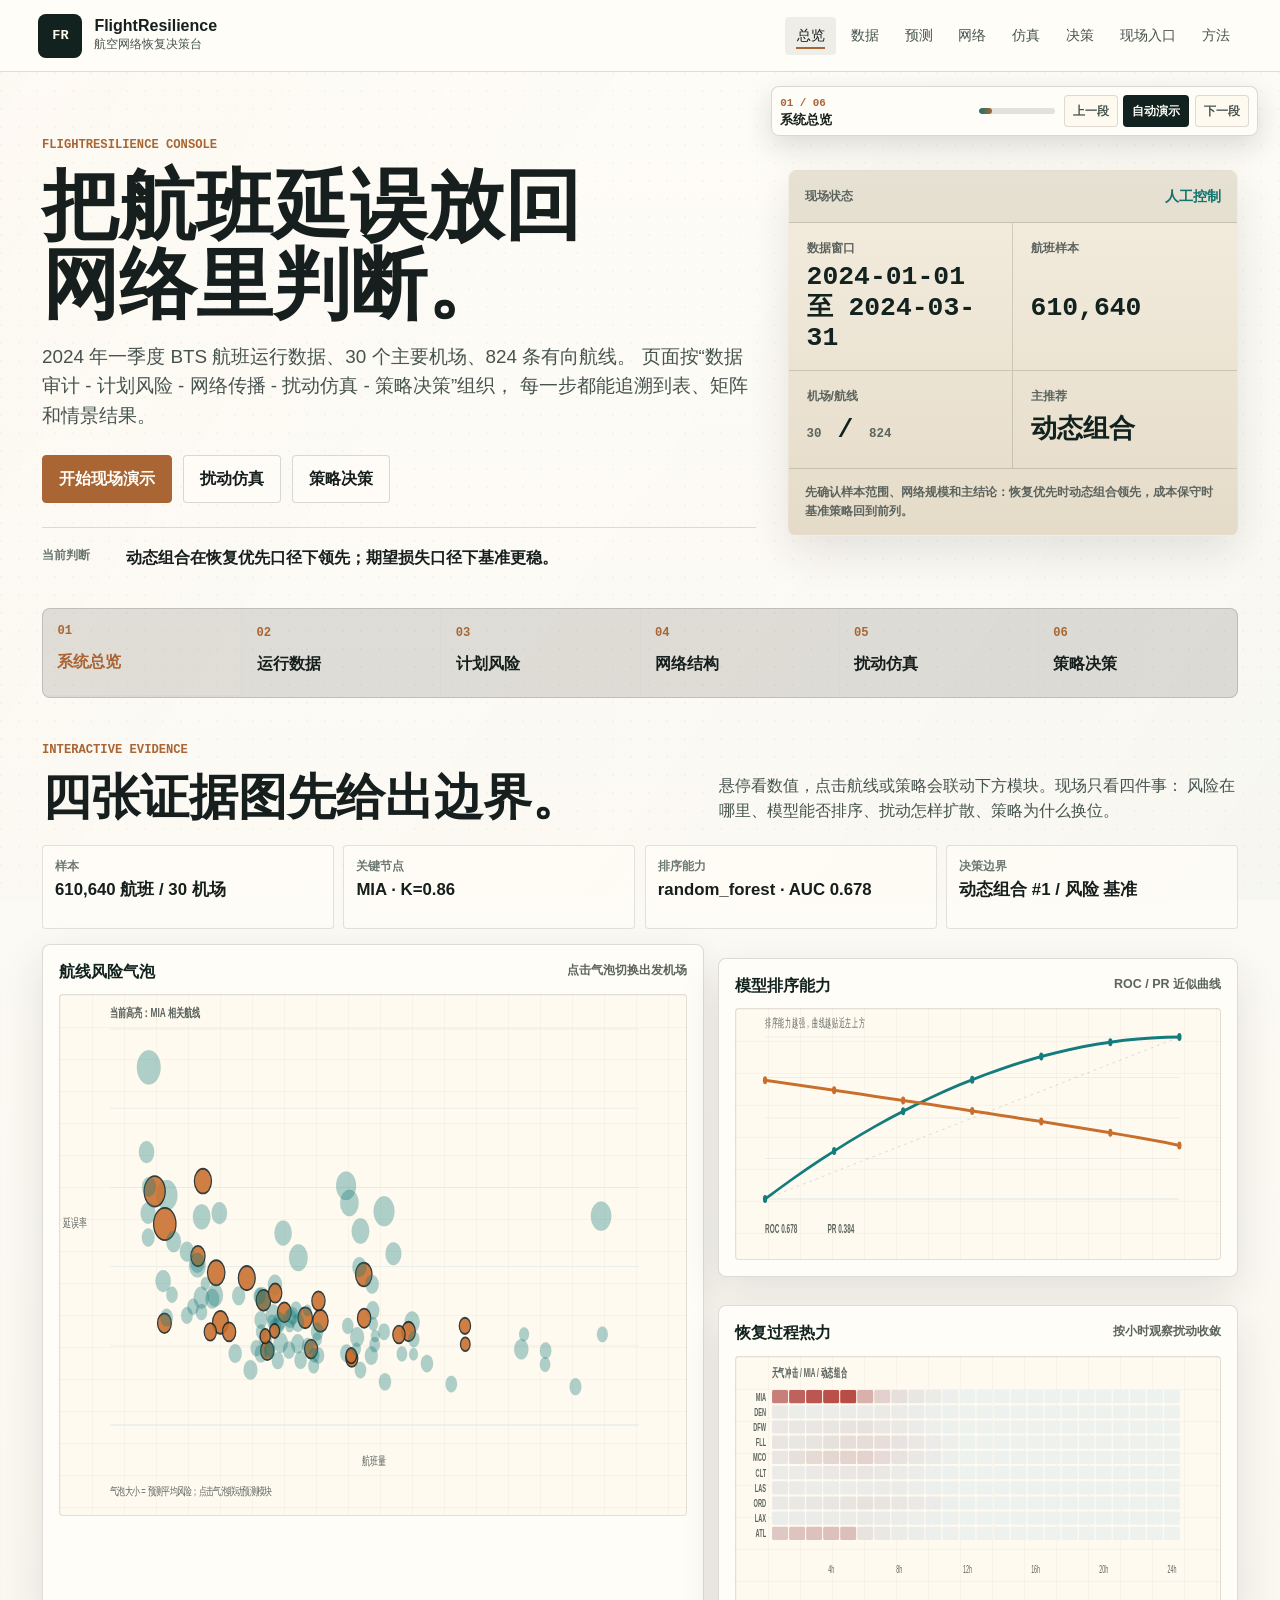
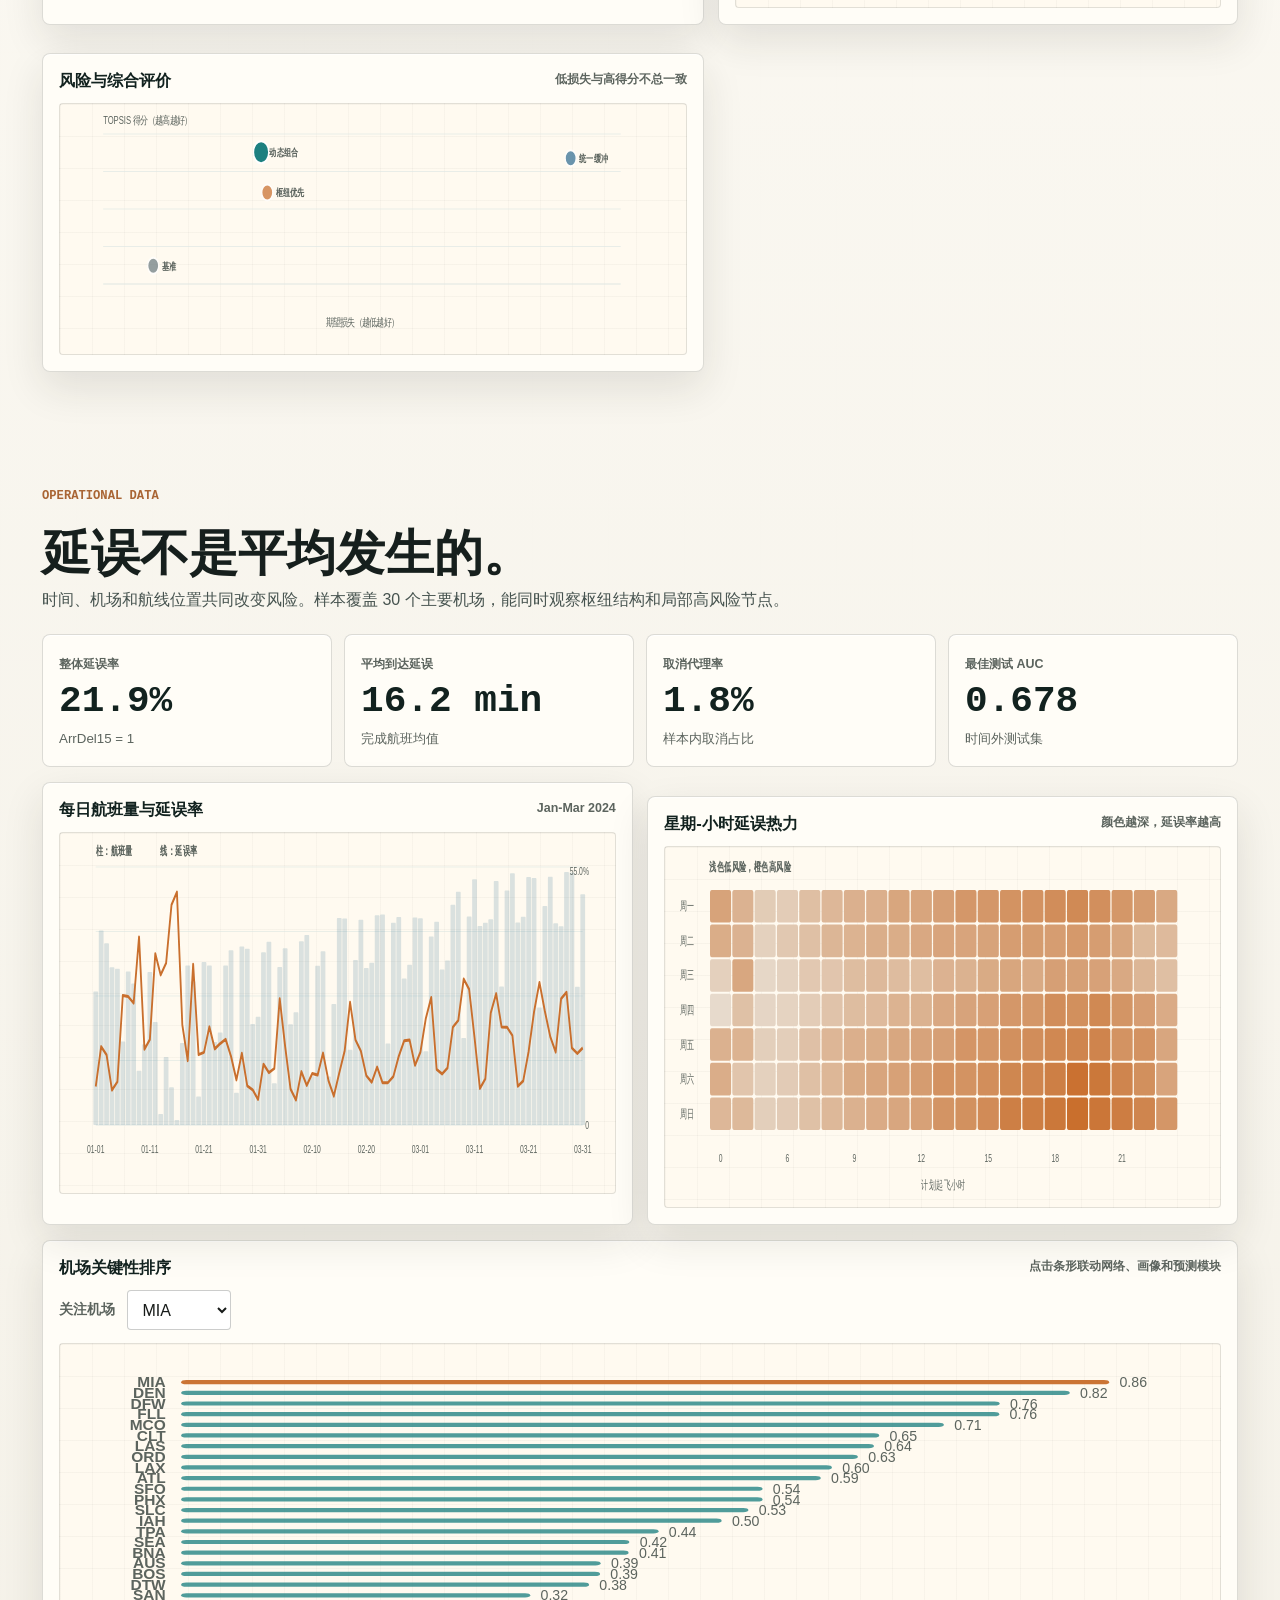
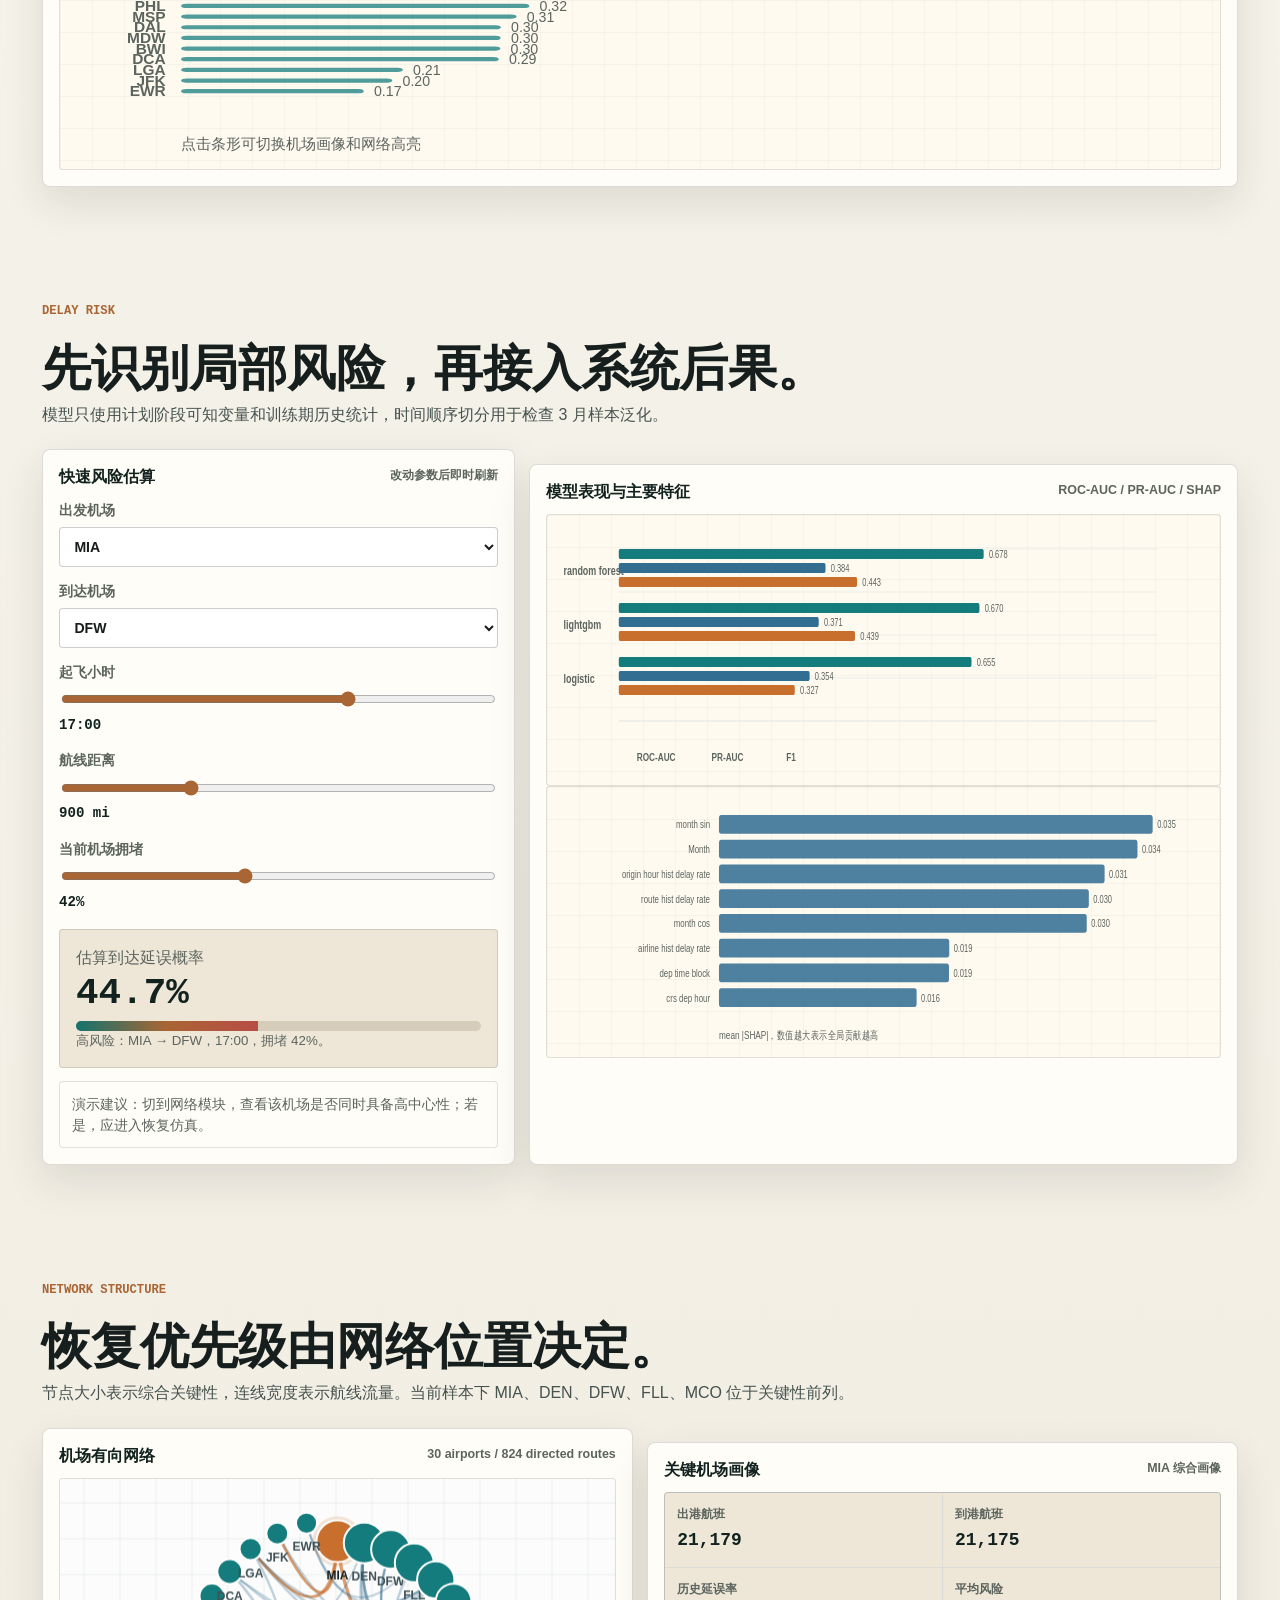
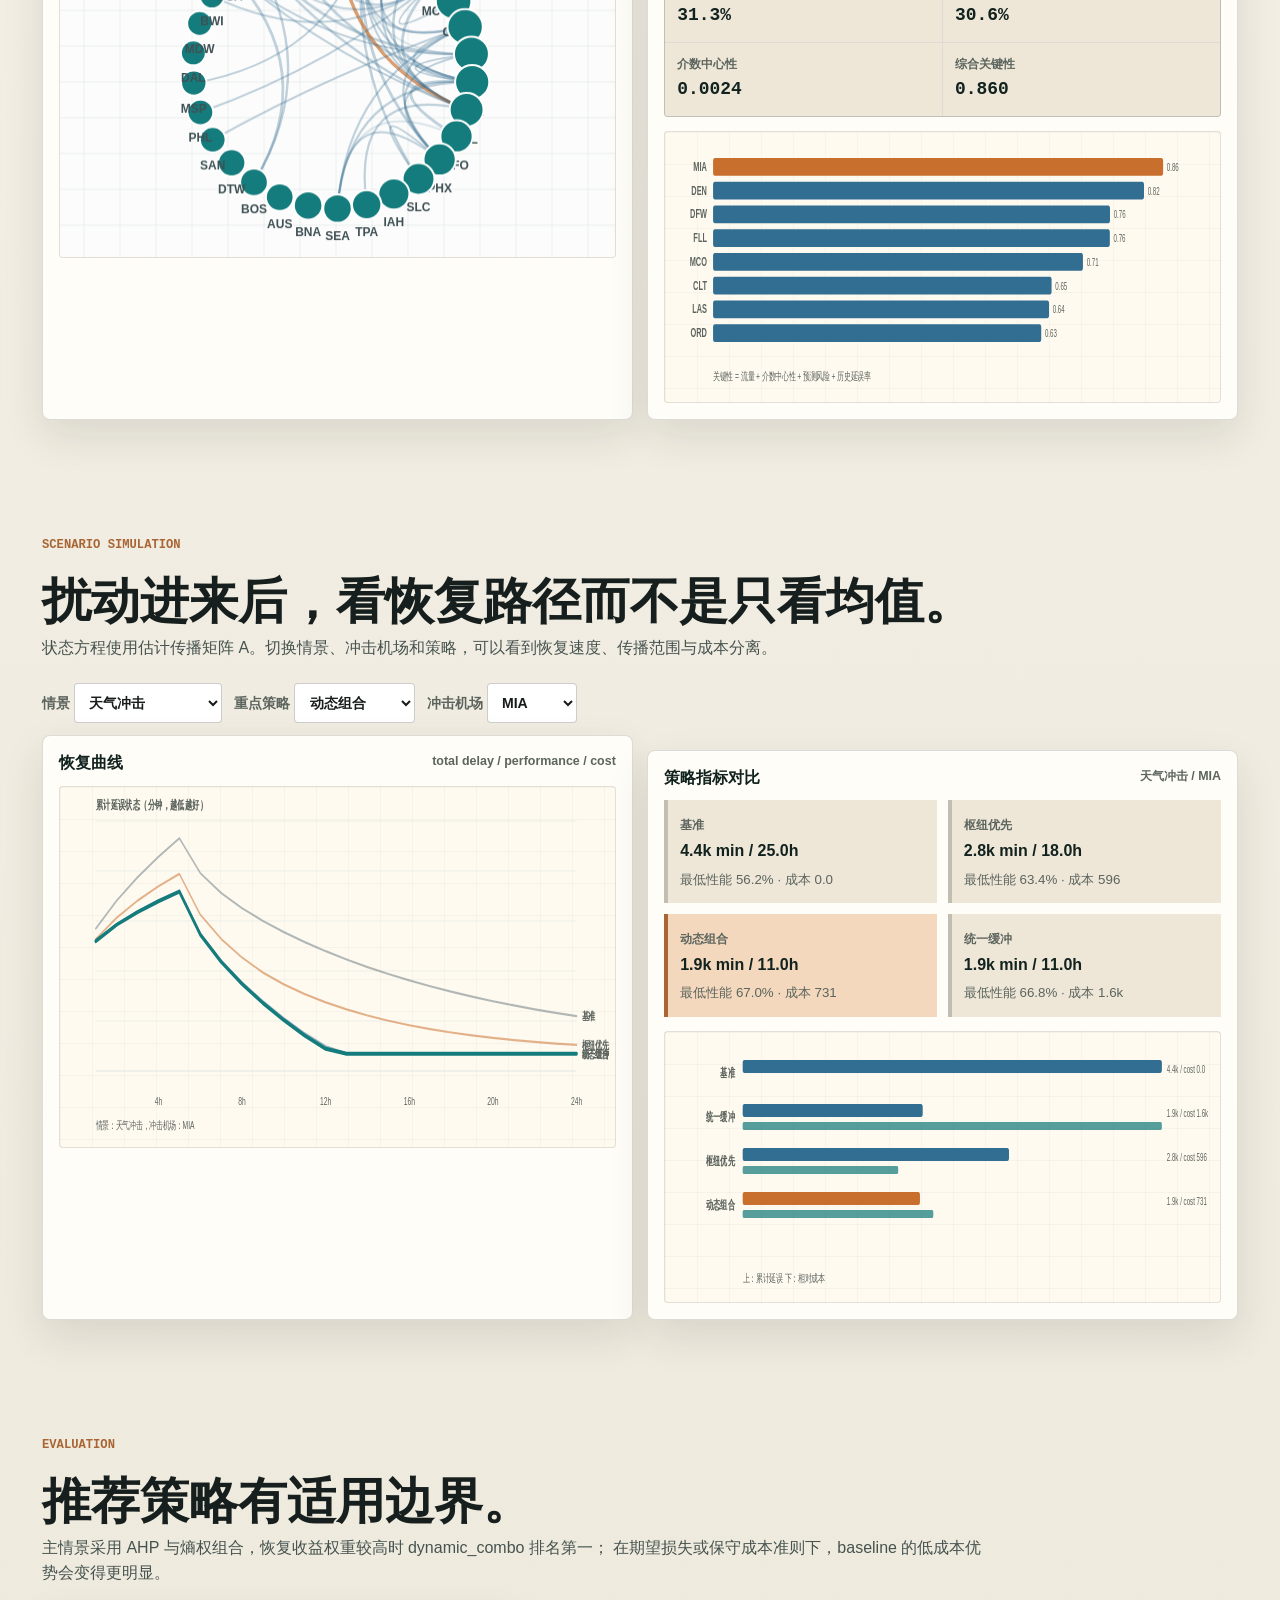
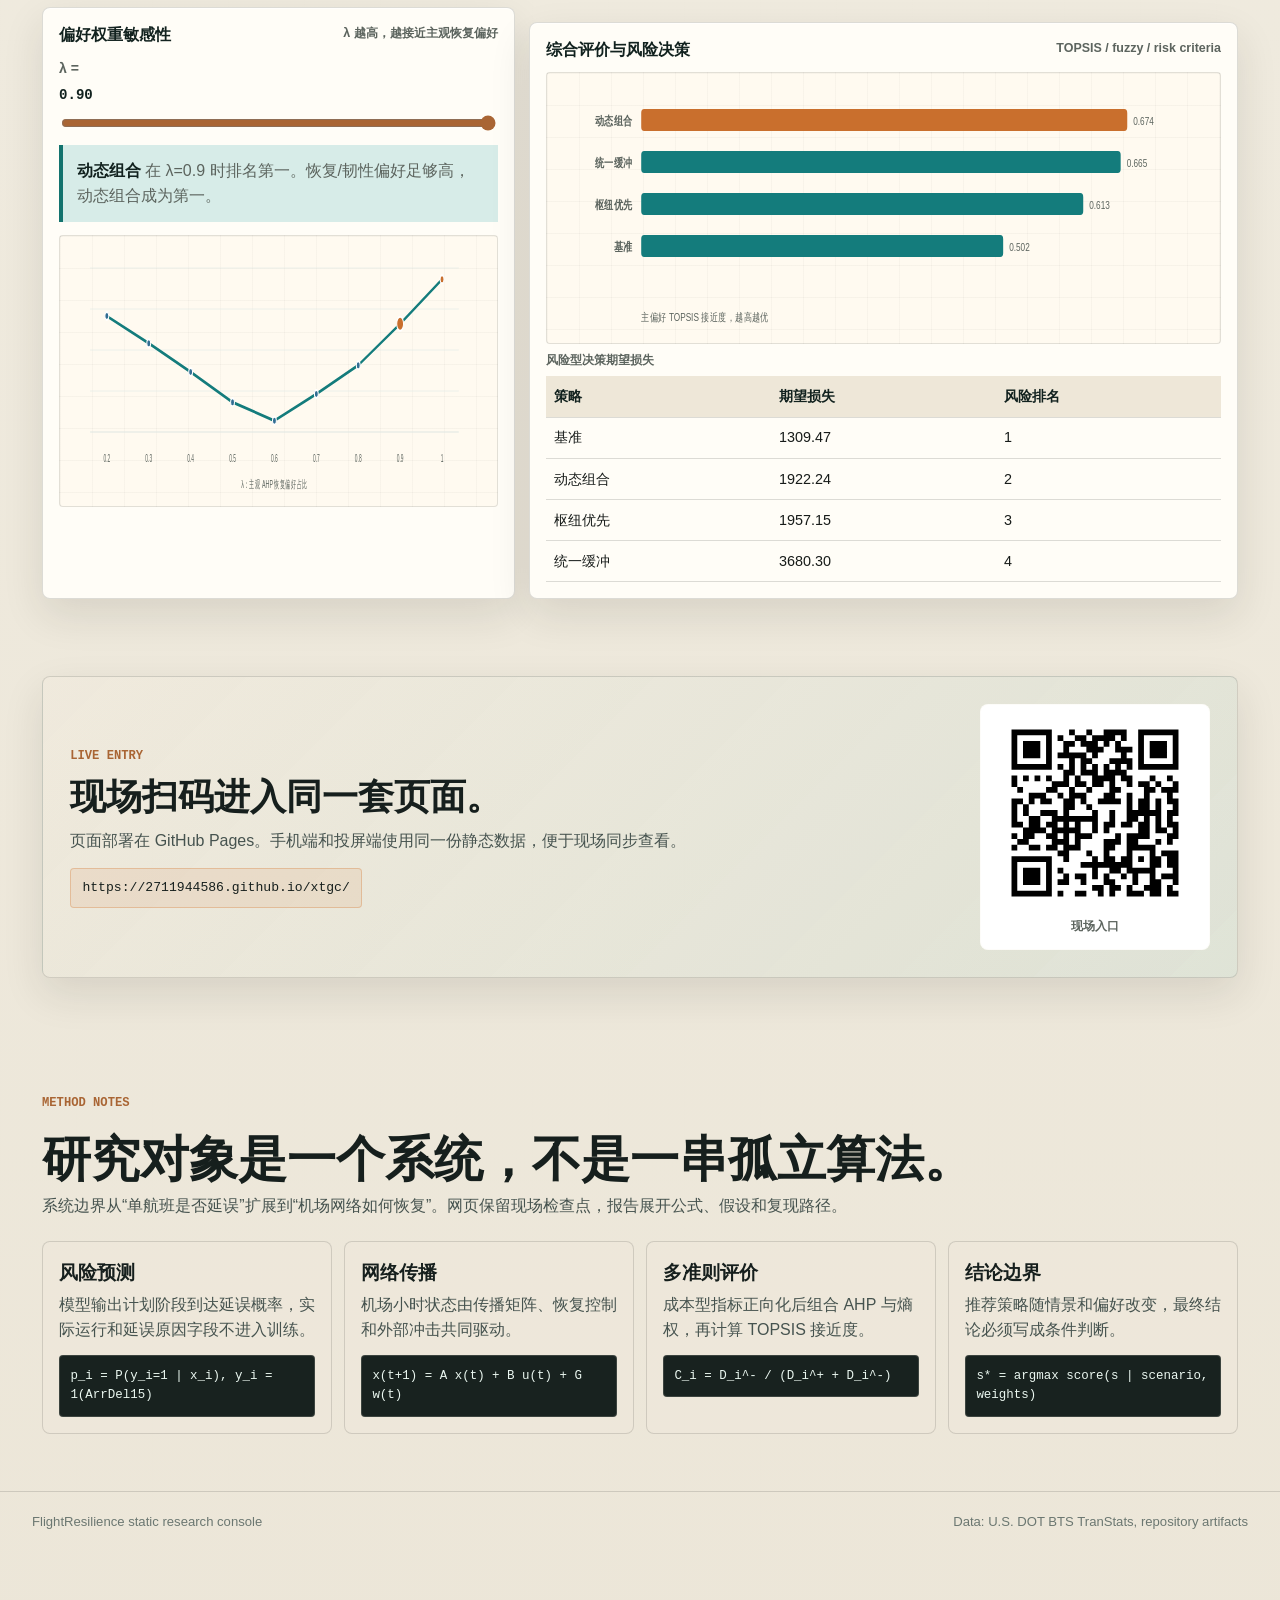
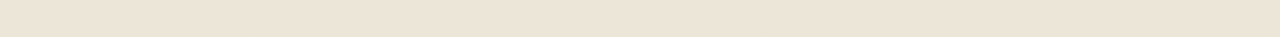
==== commit 80c110f4: "Upgrade static web presentation console" ====
--- a/web/index.html
+++ b/web/index.html
@@ -3,14 +3,15 @@
   <head>
     <meta charset="utf-8" />
     <meta name="viewport" content="width=device-width, initial-scale=1" />
-    <title>FlightResilience | 航空网络延误传播与恢复决策</title>
+    <title>FlightResilience | 航空网络恢复决策台</title>
     <meta
       name="description"
-      content="面向航空网络延误传播、恢复仿真和多准则策略评价的静态交互展示"
+      content="面向航空网络延误传播、恢复仿真和多准则策略评价的现场展示系统"
     />
-    <meta property="og:title" content="FlightResilience 航空网络恢复决策" />
+    <meta property="og:title" content="FlightResilience 航空网络恢复决策台" />
     <meta property="og:description" content="BTS 2024 年一季度航班数据、30 个主要机场、824 条有向航线。" />
     <meta property="og:type" content="website" />
+    <link rel="icon" href="assets/media/favicon.svg" type="image/svg+xml" />
     <link rel="stylesheet" href="assets/css/styles.css" />
   </head>
   <body>
@@ -21,7 +22,7 @@
         <span class="brand-mark" aria-hidden="true">FR</span>
         <div>
           <strong>FlightResilience</strong>
-          <span>航空网络延误传播与恢复决策</span>
+          <span>航空网络恢复决策台</span>
         </div>
       </div>
       <nav class="nav-links" aria-label="模块导航">
@@ -31,58 +32,81 @@
         <a href="#network">网络</a>
         <a href="#simulation">仿真</a>
         <a href="#decision">决策</a>
-        <a href="#access">入口</a>
+        <a href="#access">现场入口</a>
         <a href="#method">方法</a>
       </nav>
     </header>
 
+    <aside class="presentation-dock" aria-label="演示控制">
+      <div class="dock-copy">
+        <span id="tour-step-label">01 / 06</span>
+        <strong id="tour-title">系统总览</strong>
+      </div>
+      <div class="dock-progress" aria-hidden="true"><span id="tour-progress"></span></div>
+      <div class="dock-actions">
+        <button id="tour-prev" type="button" aria-label="上一段演示">上一段</button>
+        <button id="tour-play" type="button">自动演示</button>
+        <button id="tour-next" type="button" aria-label="下一段演示">下一段</button>
+      </div>
+    </aside>
+
     <main id="main">
       <section class="hero" id="overview">
         <div class="hero-copy">
-          <p class="eyebrow">FlightResilience demo</p>
-          <h1>延误传播与恢复策略，一屏看清。</h1>
+          <p class="eyebrow">FlightResilience console</p>
+          <h1>把航班延误放回网络里判断。</h1>
           <p class="lede">
-            以 2024 年 1-3 月 BTS 航班准点数据为底座，将计划阶段风险预测、
-            机场有向网络、ISM 结构解释、状态空间传播仿真和多准则评价串成一条可复核的证据链。
+            2024 年一季度 BTS 航班运行数据、30 个主要机场、824 条有向航线。
+            页面按“数据审计 - 计划风险 - 网络传播 - 扰动仿真 - 策略决策”组织，
+            每一步都能追溯到表、矩阵和情景结果。
           </p>
           <div class="hero-actions">
-            <a class="button primary" href="#simulation">打开仿真</a>
-            <a class="button secondary" href="#dashboard">查看数据</a>
-            <a class="button secondary" href="#decision">比较策略</a>
+            <button class="button primary" id="hero-tour" type="button">开始现场演示</button>
+            <a class="button secondary" href="#simulation">扰动仿真</a>
+            <a class="button secondary" href="#decision">策略决策</a>
           </div>
           <div class="hero-note" aria-label="研究判断">
-            <span>主判断</span>
-            <strong>dynamic_combo 在恢复优先口径下领先；成本与风险保守口径会把 baseline 推回前列。</strong>
-          </div>
-        </div>
-        <aside class="control-strip" aria-label="项目关键事实">
-          <div>
-            <span>数据窗口</span>
-            <strong id="date-range">加载中</strong>
-          </div>
-          <div>
-            <span>航班样本</span>
-            <strong id="flight-count">--</strong>
-          </div>
-          <div>
-            <span>机场/航线</span>
-            <strong><span id="airport-count">--</span> / <span id="edge-count">--</span></strong>
-          </div>
-          <div>
-            <span>主推荐</span>
-            <strong id="main-recommendation">--</strong>
+            <span>当前判断</span>
+            <strong id="hero-verdict">动态组合在恢复优先口径下领先；成本与风险保守口径会把基准策略推回前列。</strong>
+          </div>
+        </div>
+        <aside class="mission-board" aria-label="项目关键事实">
+          <div class="mission-head">
+            <span>现场状态</span>
+            <strong id="mission-status">准备就绪</strong>
+          </div>
+          <div class="mission-grid">
+            <div>
+              <span>数据窗口</span>
+              <strong id="date-range">加载中</strong>
+            </div>
+            <div>
+              <span>航班样本</span>
+              <strong id="flight-count">--</strong>
+            </div>
+            <div>
+              <span>机场/航线</span>
+              <strong><span id="airport-count">--</span> / <span id="edge-count">--</span></strong>
+            </div>
+            <div>
+              <span>主推荐</span>
+              <strong id="main-recommendation">--</strong>
+            </div>
+          </div>
+          <div class="tour-brief" id="tour-brief">
+            从样本可靠性开始，逐步展示风险排序、关键节点、传播仿真和策略换位边界。
           </div>
         </aside>
       </section>
 
-      <section class="section tight" aria-label="分析流程">
-        <div class="flow">
-          <div><span>01</span>公开运行数据</div>
-          <div><span>02</span>计划风险排序</div>
-          <div><span>03</span>机场网络画像</div>
-          <div><span>04</span>扰动传播仿真</div>
-          <div><span>05</span>偏好与风险决策</div>
-          <div><span>06</span>静态现场展示</div>
+      <section class="section tight" aria-label="系统工程流程">
+        <div class="flow" id="tour-flow">
+          <button type="button" data-step="0"><span>01</span>系统总览</button>
+          <button type="button" data-step="1"><span>02</span>运行数据</button>
+          <button type="button" data-step="2"><span>03</span>计划风险</button>
+          <button type="button" data-step="3"><span>04</span>网络结构</button>
+          <button type="button" data-step="4"><span>05</span>扰动仿真</button>
+          <button type="button" data-step="5"><span>06</span>策略决策</button>
         </div>
       </section>
 
@@ -90,13 +114,14 @@
         <div class="section-heading split">
           <div>
             <p class="eyebrow">Interactive evidence</p>
-            <h2>四张交互图，先把结论边界亮出来。</h2>
-          </div>
-          <p>
-            悬停查看数值，点击航线或策略可联动下方模块。页面只保留答辩需要的判断点：
-            哪里危险、模型是否能排序、冲击如何扩散、策略为什么会换位。
-          </p>
-        </div>
+            <h2>四张证据图先给出边界。</h2>
+          </div>
+          <p>
+            悬停看数值，点击航线或策略会联动下方模块。现场只看四件事：
+            风险在哪里、模型能否排序、扰动怎样扩散、策略为什么换位。
+          </p>
+        </div>
+        <div class="brief-row" id="evidence-brief"></div>
         <div class="evidence-grid">
           <article class="panel evidence-card wide">
             <div class="panel-title">
@@ -132,9 +157,9 @@
       <section class="section" id="dashboard">
         <div class="section-heading">
           <p class="eyebrow">Operational data</p>
-          <h2>延误不是平均发生的，时间、机场和网络位置会一起改变风险。</h2>
-          <p>
-            样本扩展到 30 个主要机场后，既能保留枢纽结构，也能看到高风险机场与高流量机场并不完全重合。
+          <h2>延误不是平均发生的。</h2>
+          <p>
+            时间、机场和航线位置共同改变风险。样本覆盖 30 个主要机场，能同时观察枢纽结构和局部高风险节点。
           </p>
         </div>
 
@@ -178,11 +203,11 @@
           </article>
         </div>
 
-        <article class="panel">
-          <div class="panel-title">
-            <h3>机场关键性排序</h3>
-            <span>点击条形后联动网络、画像和预测模块</span>
-          </div>
+          <article class="panel">
+            <div class="panel-title">
+              <h3>机场关键性排序</h3>
+              <span>点击条形联动网络、画像和预测模块</span>
+            </div>
           <div class="airport-toolbar">
             <label for="airport-select">关注机场</label>
             <select id="airport-select"></select>
@@ -194,9 +219,9 @@
       <section class="section" id="prediction">
         <div class="section-heading">
           <p class="eyebrow">Delay risk</p>
-          <h2>预测模型回答局部风险，传播仿真把局部风险接到系统后果。</h2>
-          <p>
-            训练只使用计划阶段能获得的变量和训练期历史统计，时间顺序切分用于检查模型在 3 月样本上的泛化表现。
+          <h2>先识别局部风险，再接入系统后果。</h2>
+          <p>
+            模型只使用计划阶段可知变量和训练期历史统计，时间顺序切分用于检查 3 月样本泛化。
           </p>
         </div>
 
@@ -237,6 +262,7 @@
               <div class="meter"><span id="risk-meter"></span></div>
               <small id="risk-interpretation">等待输入</small>
             </div>
+            <div class="operator-note" id="risk-operator-note"></div>
           </article>
 
           <article class="panel">
@@ -253,7 +279,7 @@
       <section class="section" id="network">
         <div class="section-heading">
           <p class="eyebrow">Network structure</p>
-          <h2>高流量机场不一定是最高风险节点，传播位置会改变恢复优先级。</h2>
+          <h2>恢复优先级由网络位置决定。</h2>
           <p>
             节点大小表示综合关键性，连线宽度表示航线流量。当前样本下 MIA、DEN、DFW、FLL、MCO 位于关键性前列。
           </p>
@@ -281,9 +307,9 @@
       <section class="section" id="simulation">
         <div class="section-heading">
           <p class="eyebrow">Scenario simulation</p>
-          <h2>同一个冲击下，策略差异会在传播范围、恢复速度和资源成本上分开。</h2>
-          <p>
-            状态方程使用估计传播矩阵 A，冲击机场和恢复策略可切换。默认从当前关键性最高的机场开始观察扰动。
+          <h2>扰动进来后，看恢复路径而不是只看均值。</h2>
+          <p>
+            状态方程使用估计传播矩阵 A。切换情景、冲击机场和策略，可以看到恢复速度、传播范围与成本分离。
           </p>
         </div>
 
@@ -324,7 +350,7 @@
       <section class="section" id="decision">
         <div class="section-heading">
           <p class="eyebrow">Evaluation</p>
-          <h2>推荐策略不是口号，它随预算、偏好和风险态度改变。</h2>
+          <h2>推荐策略有适用边界。</h2>
           <p>
             主情景采用 AHP 与熵权组合，恢复收益权重较高时 dynamic_combo 排名第一；
             在期望损失或保守成本准则下，baseline 的低成本优势会变得更明显。
@@ -368,9 +394,9 @@
         <div class="access-panel">
           <div>
             <p class="eyebrow">Live entry</p>
-            <h2>答辩现场扫二维码，直接进入这套静态页面。</h2>
+            <h2>现场扫码进入同一套页面。</h2>
             <p>
-              地址固定为 GitHub Pages 发布页。手机可扫二维码跟随演示，投屏端保留同一条数据和决策路径。
+              页面部署在 GitHub Pages。手机端和投屏端使用同一份静态数据，便于现场同步查看。
             </p>
             <a class="deploy-link" href="https://2711944586.github.io/xtgc/" target="_blank" rel="noreferrer">
               https://2711944586.github.io/xtgc/
@@ -388,7 +414,7 @@
           <p class="eyebrow">Method notes</p>
           <h2>研究对象是一个系统，不是一串孤立算法。</h2>
           <p>
-            系统边界从“单航班是否延误”扩展到“机场网络如何恢复”。公式、假设和可复现路径在报告中展开，网页保留最关键的现场检查点。
+            系统边界从“单航班是否延误”扩展到“机场网络如何恢复”。网页保留现场检查点，报告展开公式、假设和复现路径。
           </p>
         </div>
 
--- a/web/assets/css/styles.css
+++ b/web/assets/css/styles.css
@@ -1,26 +1,26 @@
 :root {
   color-scheme: light;
-  --bg: #f4f1e8;
-  --bg-raised: #ebe5d7;
-  --ink: #17211f;
-  --ink-soft: #485753;
-  --muted: #738079;
-  --panel: #fffdf8;
+  --bg: #f2efe7;
+  --bg-raised: #e8e1d2;
+  --ink: #161f1d;
+  --ink-soft: #46534f;
+  --muted: #6b7771;
+  --panel: #fffdf7;
   --panel-strong: #ffffff;
-  --panel-soft: #eee6d8;
+  --panel-soft: #eee7d8;
   --panel-ink: #171b19;
   --panel-muted: #5c645e;
   --line: rgba(23, 27, 25, 0.14);
   --panel-line: rgba(23, 27, 25, 0.15);
-  --navy: #14201d;
-  --teal: #167c76;
-  --teal-soft: #d5efea;
-  --copper: #b86f38;
+  --navy: #12221f;
+  --teal: #13736e;
+  --teal-soft: #d7ece8;
+  --copper: #a96534;
   --copper-soft: #f3d8bd;
   --red: #b84c46;
   --green: #6c985a;
   --blue: #4f7da0;
-  --shadow: 0 18px 48px rgba(32, 31, 27, 0.12);
+  --shadow: 0 16px 42px rgba(36, 32, 25, 0.11);
   --radius-sm: 4px;
   --radius: 8px;
   --radius-lg: 8px;
@@ -41,6 +41,7 @@
 body {
   margin: 0;
   min-width: 320px;
+  padding-bottom: 86px;
   background:
     linear-gradient(180deg, rgba(255, 253, 248, 0.96), rgba(244, 241, 232, 0.96) 44%, rgba(236, 230, 216, 0.98)),
     repeating-linear-gradient(90deg, rgba(23, 27, 25, 0.035) 0 1px, transparent 1px 76px),
@@ -113,6 +114,99 @@
   box-shadow: 0 1px 0 rgba(255, 255, 255, 0.8) inset;
 }
 
+.presentation-dock {
+  position: fixed;
+  right: clamp(0.75rem, 2vw, 1.4rem);
+  top: 86px;
+  bottom: auto;
+  z-index: 70;
+  display: grid;
+  grid-template-columns: minmax(130px, 190px) 76px auto;
+  align-items: center;
+  gap: 0.55rem;
+  max-width: calc(100vw - 1.5rem);
+  padding: 0.48rem;
+  border: 1px solid rgba(23, 27, 25, 0.16);
+  border-radius: var(--radius);
+  background: rgba(255, 253, 247, 0.92);
+  backdrop-filter: blur(14px);
+  box-shadow: 0 10px 28px rgba(26, 29, 27, 0.15);
+}
+
+.dock-copy {
+  min-width: 0;
+}
+
+.dock-copy span {
+  display: block;
+  color: var(--copper);
+  font-family: var(--mono);
+  font-size: 0.68rem;
+  font-weight: 900;
+}
+
+.dock-copy strong {
+  display: block;
+  overflow: hidden;
+  color: var(--ink);
+  font-size: 0.84rem;
+  line-height: 1.2;
+  text-overflow: ellipsis;
+  white-space: nowrap;
+}
+
+.dock-progress {
+  height: 6px;
+  overflow: hidden;
+  border-radius: 999px;
+  background: rgba(23, 27, 25, 0.12);
+}
+
+.dock-progress span {
+  display: block;
+  width: 0;
+  height: 100%;
+  border-radius: inherit;
+  background: linear-gradient(90deg, var(--teal), var(--copper));
+  transition: width 280ms var(--ease);
+}
+
+.dock-actions {
+  display: flex;
+  gap: 0.35rem;
+}
+
+.dock-actions button,
+.flow button {
+  border: 0;
+  color: inherit;
+  font: inherit;
+  cursor: pointer;
+}
+
+.dock-actions button {
+  min-height: 32px;
+  padding: 0.34rem 0.5rem;
+  border: 1px solid rgba(23, 27, 25, 0.14);
+  border-radius: var(--radius-sm);
+  background: #fffaf0;
+  color: var(--ink-soft);
+  font-size: 0.73rem;
+  font-weight: 820;
+  transition: transform 160ms var(--ease), background 160ms var(--ease);
+}
+
+.dock-actions button:hover {
+  transform: translateY(-1px);
+  background: var(--panel-soft);
+}
+
+.dock-actions button.is-playing,
+.dock-actions button#tour-play {
+  color: #fffdf7;
+  background: var(--navy);
+}
+
 .brand {
   display: flex;
   align-items: center;
@@ -304,7 +398,7 @@
   line-height: 1.5;
 }
 
-.control-strip {
+.mission-board {
   align-self: center;
   display: grid;
   overflow: hidden;
@@ -316,19 +410,53 @@
   box-shadow: var(--shadow);
 }
 
-.control-strip div {
+.mission-head {
+  display: flex;
+  align-items: center;
+  justify-content: space-between;
+  gap: 1rem;
+  padding: 0.9rem 1rem;
+  border-bottom: 1px solid var(--panel-line);
+  background: rgba(18, 34, 31, 0.06);
+}
+
+.mission-head span,
+.tour-brief {
+  color: var(--panel-muted);
+  font-size: 0.78rem;
+  font-weight: 780;
+}
+
+.mission-head strong {
+  color: var(--teal);
+  font-family: var(--mono);
+  font-size: 0.9rem;
+}
+
+.mission-grid {
+  display: grid;
+  grid-template-columns: repeat(2, minmax(0, 1fr));
+}
+
+.mission-grid div {
   display: grid;
   gap: 0.24rem;
-  min-height: 96px;
+  min-height: 98px;
   padding: 1rem 1.1rem;
+  border-right: 1px solid var(--panel-line);
   border-bottom: 1px solid var(--panel-line);
 }
 
-.control-strip div:last-child {
-  border-bottom: 0;
-}
-
-.control-strip span,
+.mission-grid div:nth-child(even) {
+  border-right: 0;
+}
+
+.tour-brief {
+  padding: 0.9rem 1rem;
+  line-height: 1.5;
+}
+
+.mission-grid span,
 .metric span,
 .panel-title span,
 .strategy-card span {
@@ -337,7 +465,7 @@
   font-weight: 760;
 }
 
-.control-strip strong {
+.mission-grid strong {
   color: var(--navy);
   font-family: var(--mono);
   font-size: clamp(1.18rem, 3vw, 1.65rem);
@@ -394,26 +522,72 @@
   background: var(--line);
 }
 
-.flow div {
+.flow button {
   display: grid;
   gap: 0.25rem;
   min-height: 88px;
   padding: 0.9rem;
+  text-align: left;
   background: rgba(247, 240, 228, 0.08);
   color: var(--ink);
   font-weight: 850;
-  transition: background 200ms var(--ease), transform 200ms var(--ease);
-}
-
-.flow div:hover {
+  transition: background 200ms var(--ease), transform 200ms var(--ease), color 200ms var(--ease);
+}
+
+.flow button:hover,
+.flow button.is-active {
   background: rgba(247, 240, 228, 0.14);
   transform: translateY(-2px);
+}
+
+.flow button.is-active {
+  color: var(--copper);
 }
 
 .flow span {
   color: var(--copper);
   font-family: var(--mono);
   font-size: 0.76rem;
+}
+
+.brief-row {
+  display: grid;
+  grid-template-columns: repeat(4, minmax(0, 1fr));
+  gap: 0.6rem;
+  margin-bottom: 0.9rem;
+}
+
+.brief-chip {
+  min-height: 84px;
+  padding: 0.75rem;
+  border: 1px solid rgba(23, 27, 25, 0.12);
+  border-radius: var(--radius-sm);
+  background: rgba(255, 253, 247, 0.78);
+}
+
+.brief-chip span {
+  display: block;
+  color: var(--muted);
+  font-size: 0.72rem;
+  font-weight: 820;
+}
+
+.brief-chip strong {
+  display: block;
+  margin-top: 0.25rem;
+  color: var(--ink);
+  font-size: 1.05rem;
+  line-height: 1.25;
+}
+
+.operator-note {
+  margin-top: 0.8rem;
+  padding: 0.72rem;
+  border: 1px solid rgba(23, 27, 25, 0.12);
+  border-radius: var(--radius-sm);
+  background: rgba(255, 253, 247, 0.7);
+  color: var(--panel-muted);
+  font-size: 0.85rem;
 }
 
 .proof-section {
@@ -928,11 +1102,11 @@
 }
 
 .motion-ready .hero-copy,
-.motion-ready .control-strip {
+.motion-ready .mission-board {
   animation: hero-in 680ms var(--ease) both;
 }
 
-.motion-ready .control-strip {
+.motion-ready .mission-board {
   animation-delay: 120ms;
 }
 
@@ -959,8 +1133,18 @@
   .access-panel,
   .method-grid,
   .section-heading.split,
-  .evidence-grid {
+  .evidence-grid,
+  .brief-row {
     grid-template-columns: 1fr;
+  }
+
+  .presentation-dock {
+    left: 0.75rem;
+    right: 0.75rem;
+    top: auto;
+    bottom: 0.75rem;
+    grid-template-columns: minmax(0, 1fr) 72px auto;
+    gap: 0.42rem;
   }
 
   .hero {
@@ -1015,7 +1199,7 @@
     grid-template-columns: 1fr;
   }
 
-  .control-strip,
+  .mission-grid,
   .airport-profile {
     grid-template-columns: repeat(2, minmax(0, 1fr));
   }
@@ -1024,18 +1208,37 @@
     justify-self: stretch;
   }
 
-  .control-strip div {
+  .mission-grid div {
     min-height: 74px;
     padding: 0.75rem;
     border-bottom: 1px solid var(--panel-line);
   }
 
-  .control-strip div:nth-child(odd) {
+  .mission-grid div:nth-child(odd) {
     border-right: 1px solid var(--panel-line);
   }
 
-  .control-strip strong {
+  .mission-grid strong {
     font-size: 1.02rem;
+  }
+
+  .presentation-dock {
+    position: fixed;
+    top: auto;
+    bottom: 0.5rem;
+    margin: 0;
+    grid-template-columns: 1fr;
+    padding: 0.46rem;
+  }
+
+  .dock-actions {
+    display: grid;
+    grid-template-columns: repeat(3, minmax(0, 1fr));
+  }
+
+  .dock-actions button {
+    padding-inline: 0.35rem;
+    font-size: 0.72rem;
   }
 
   .section {
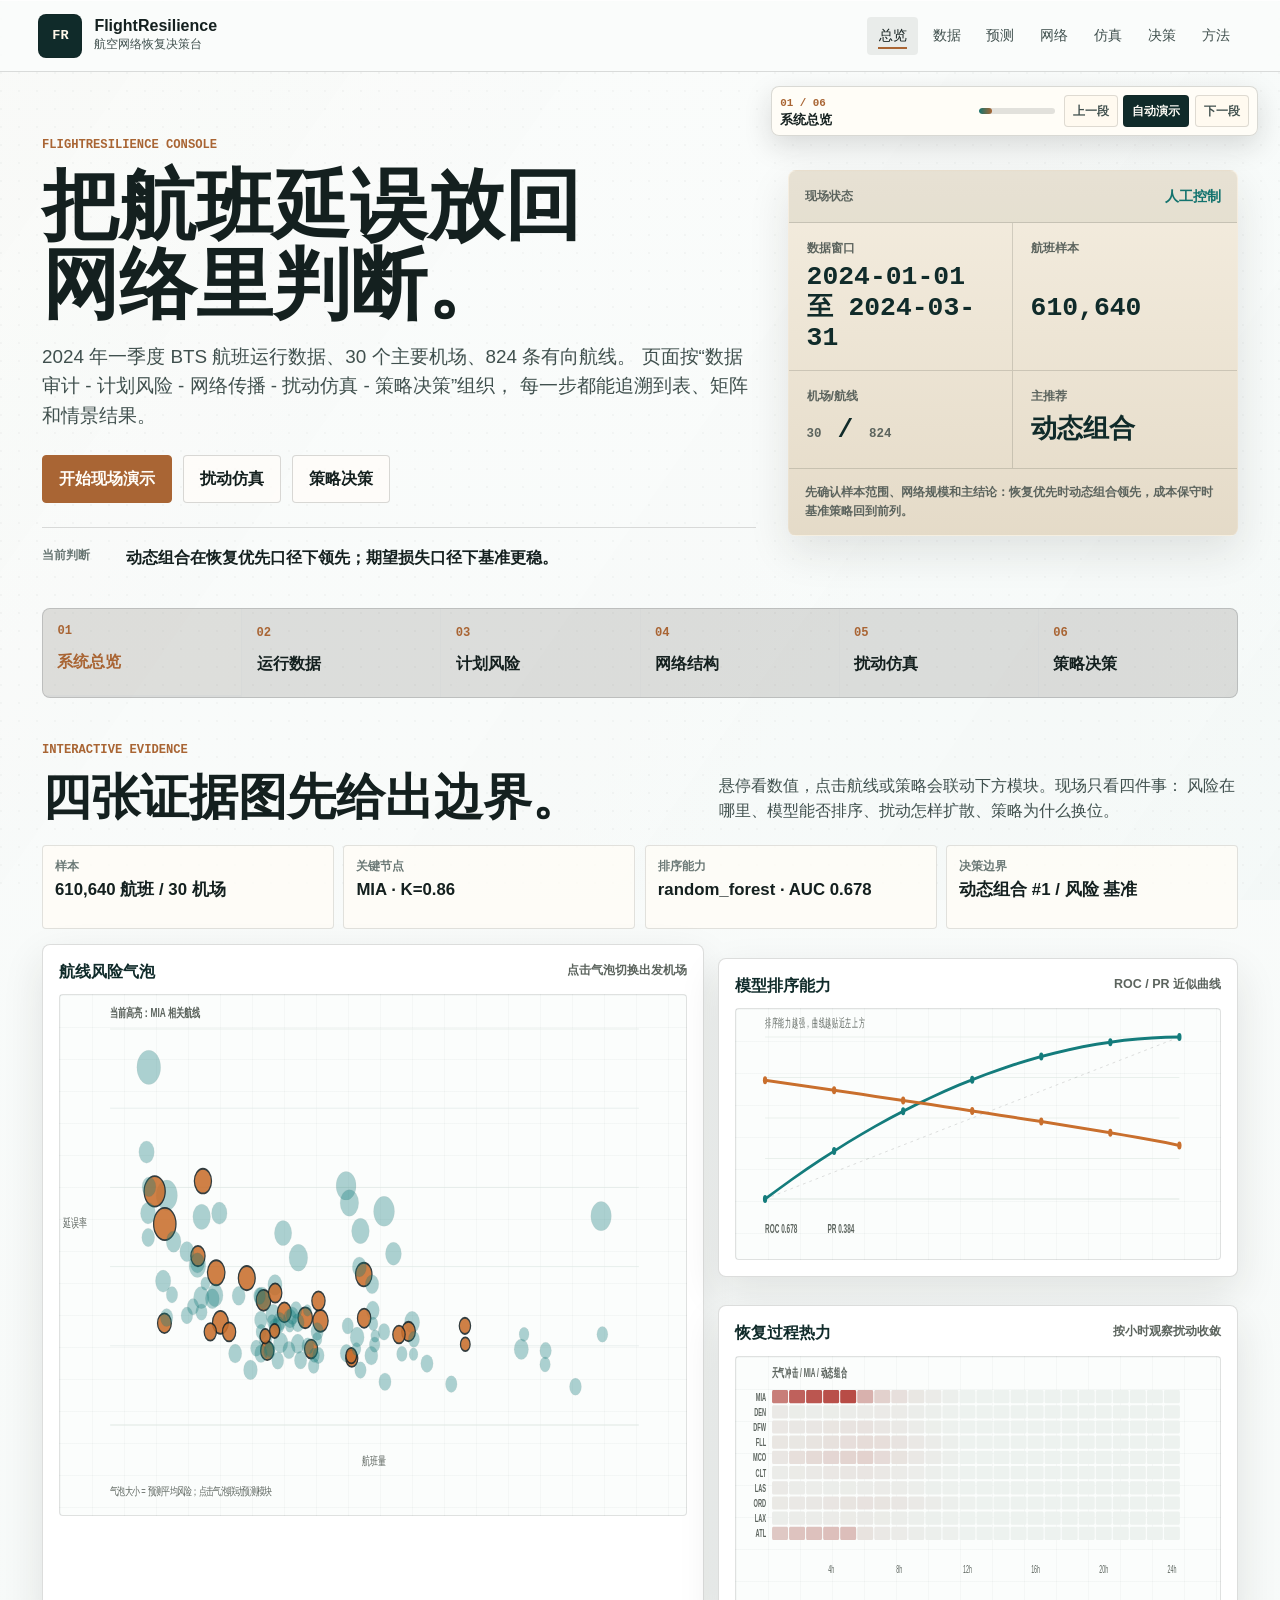
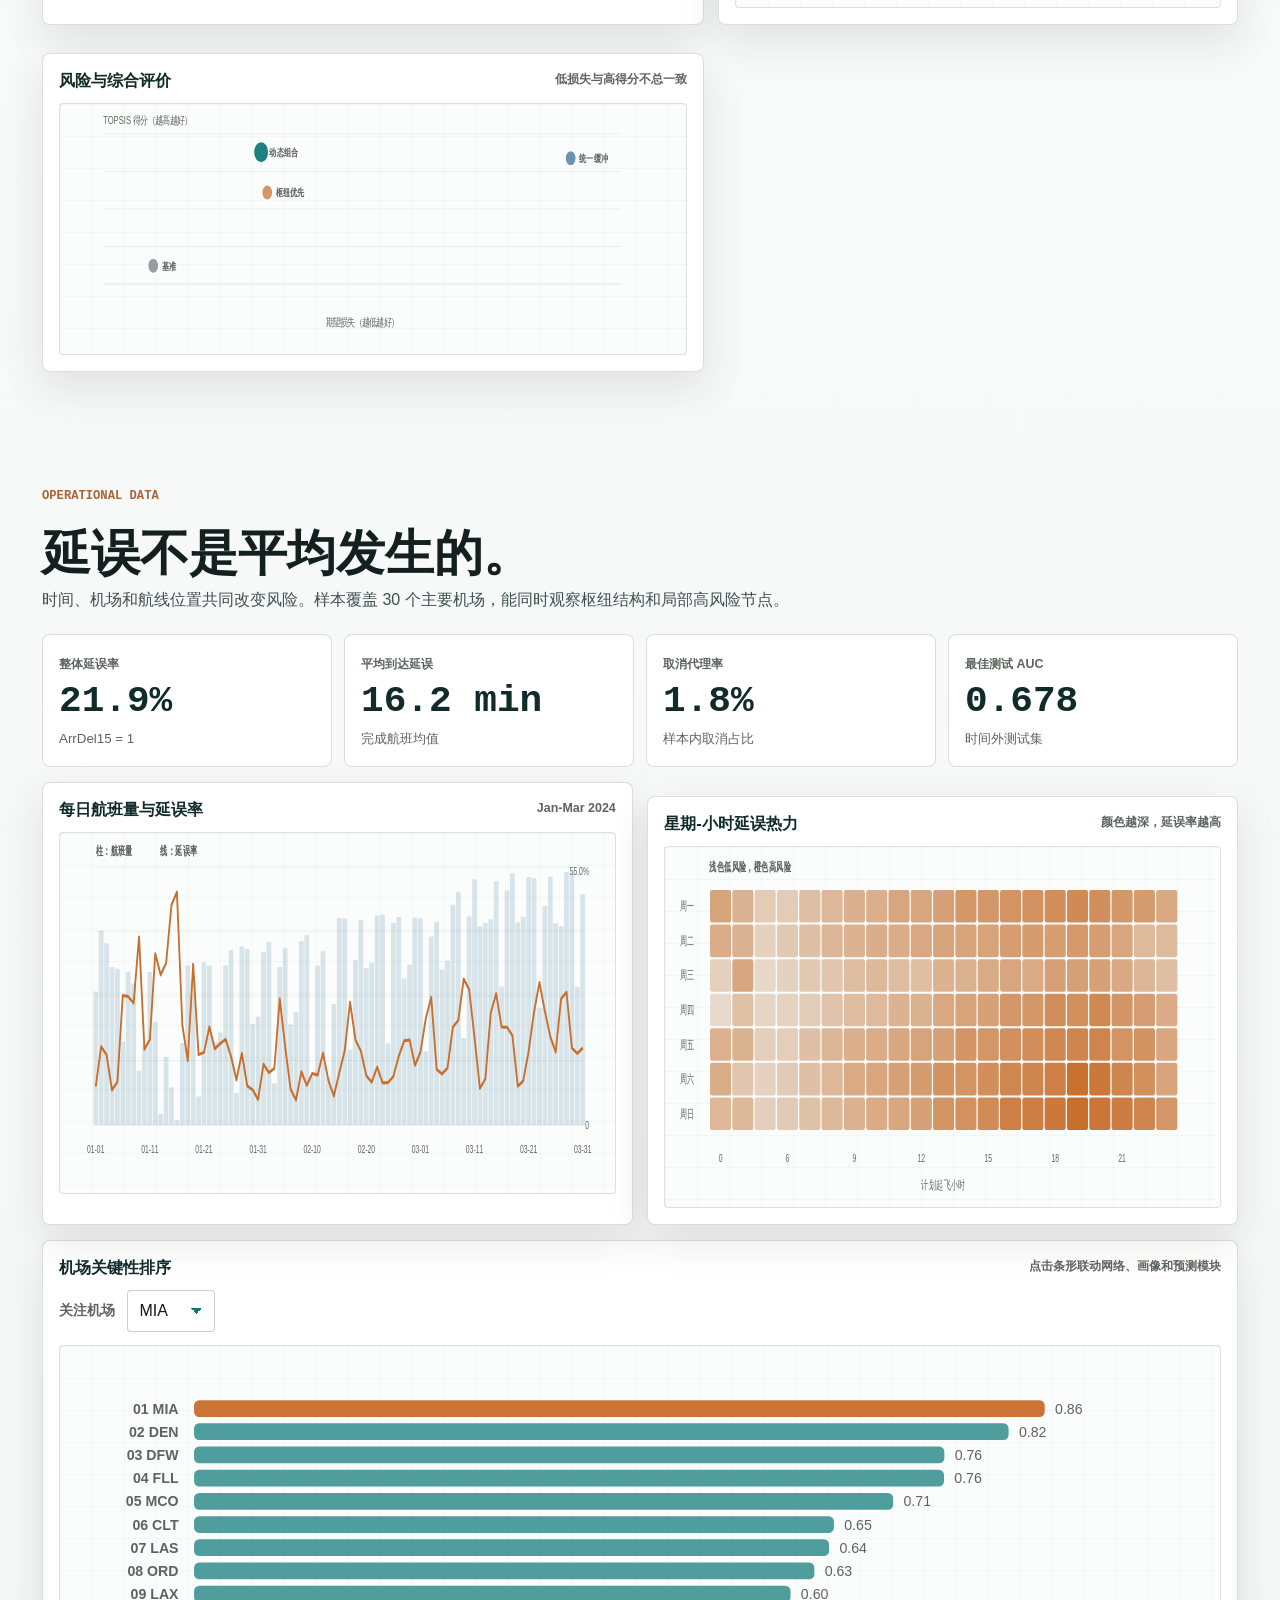
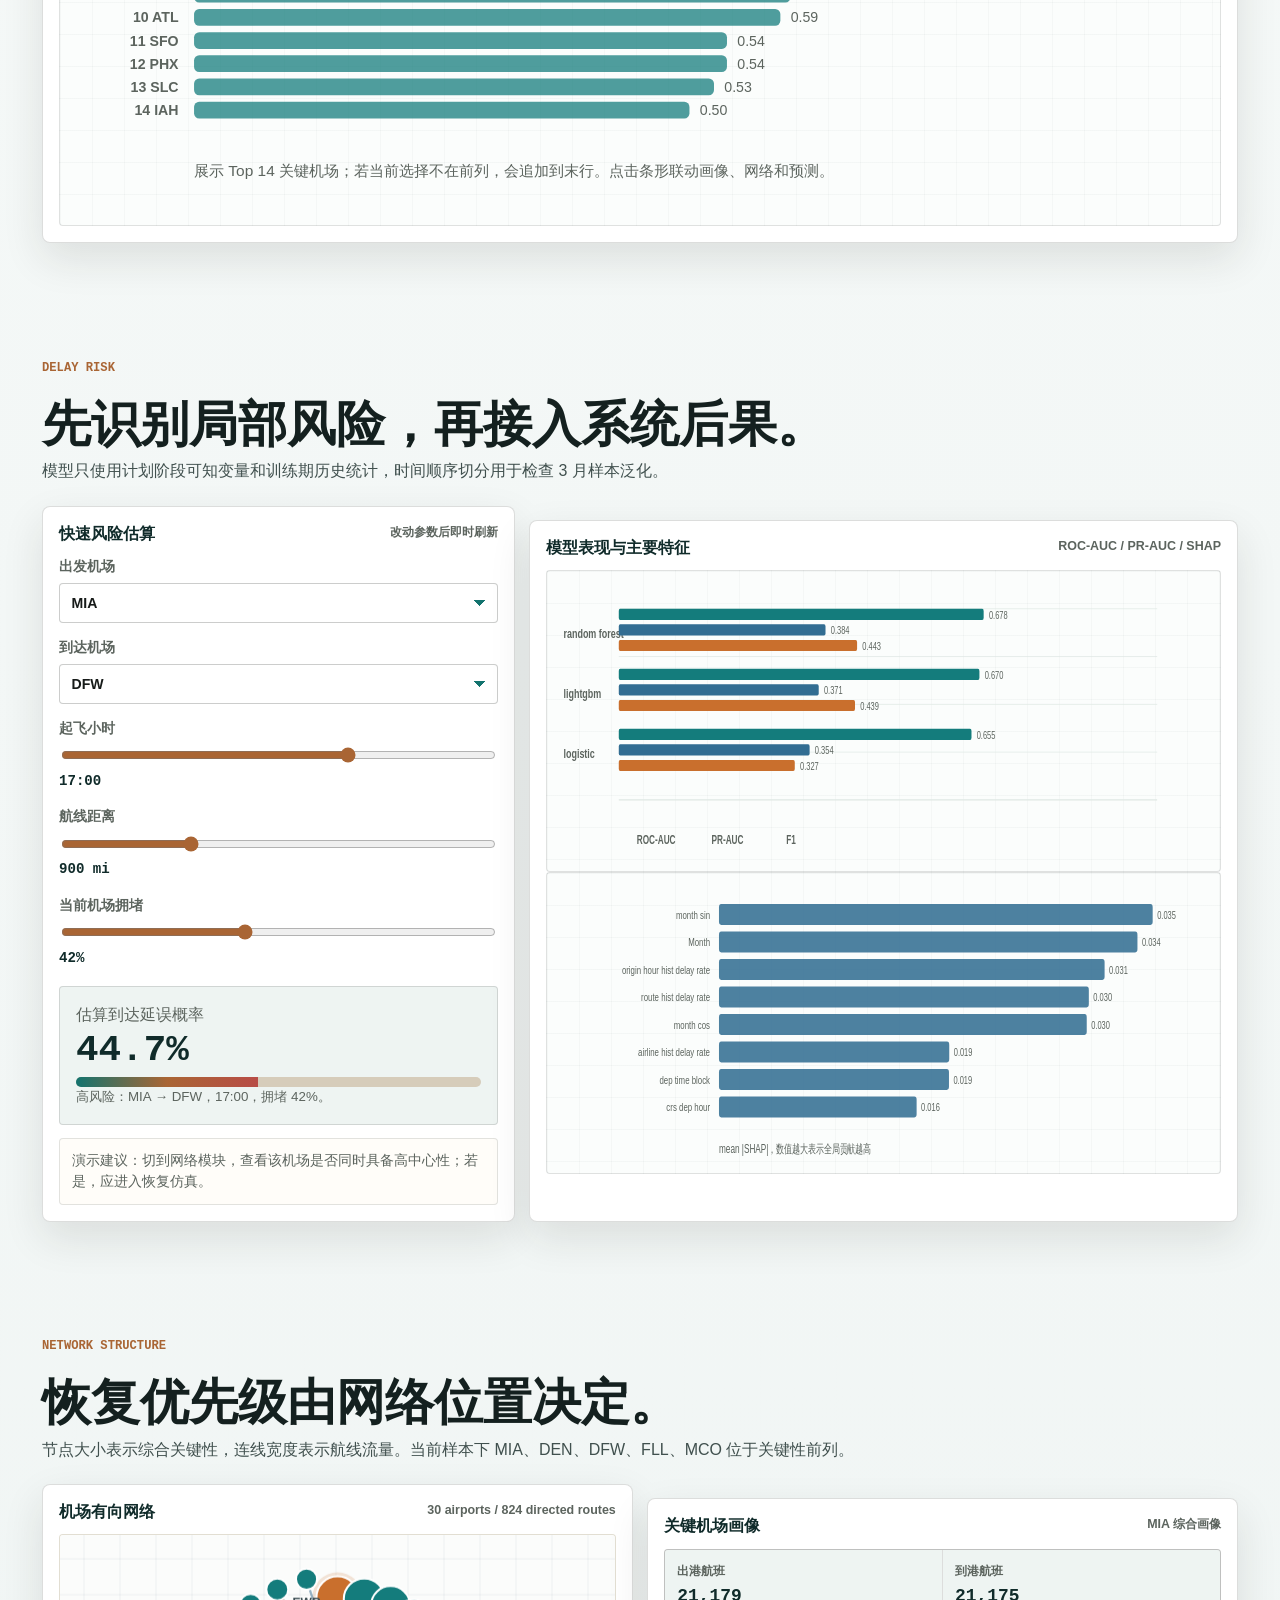
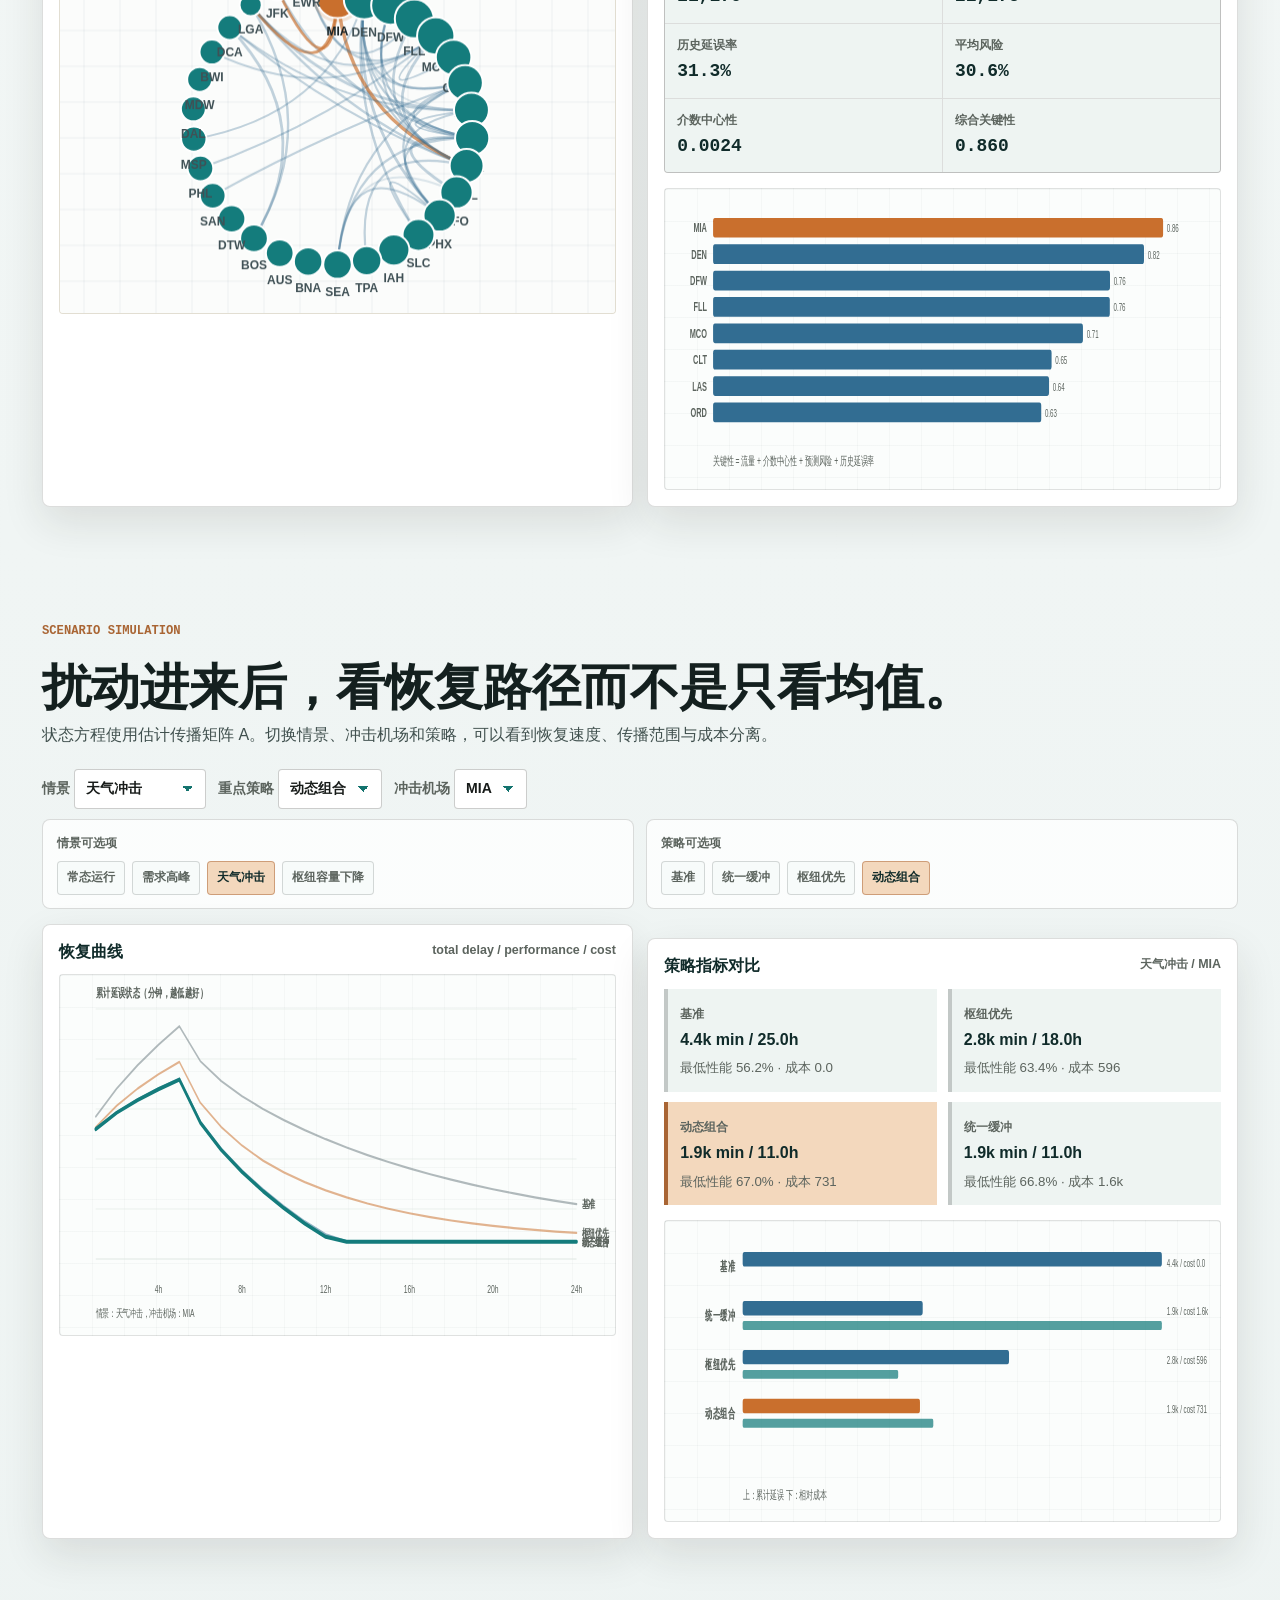
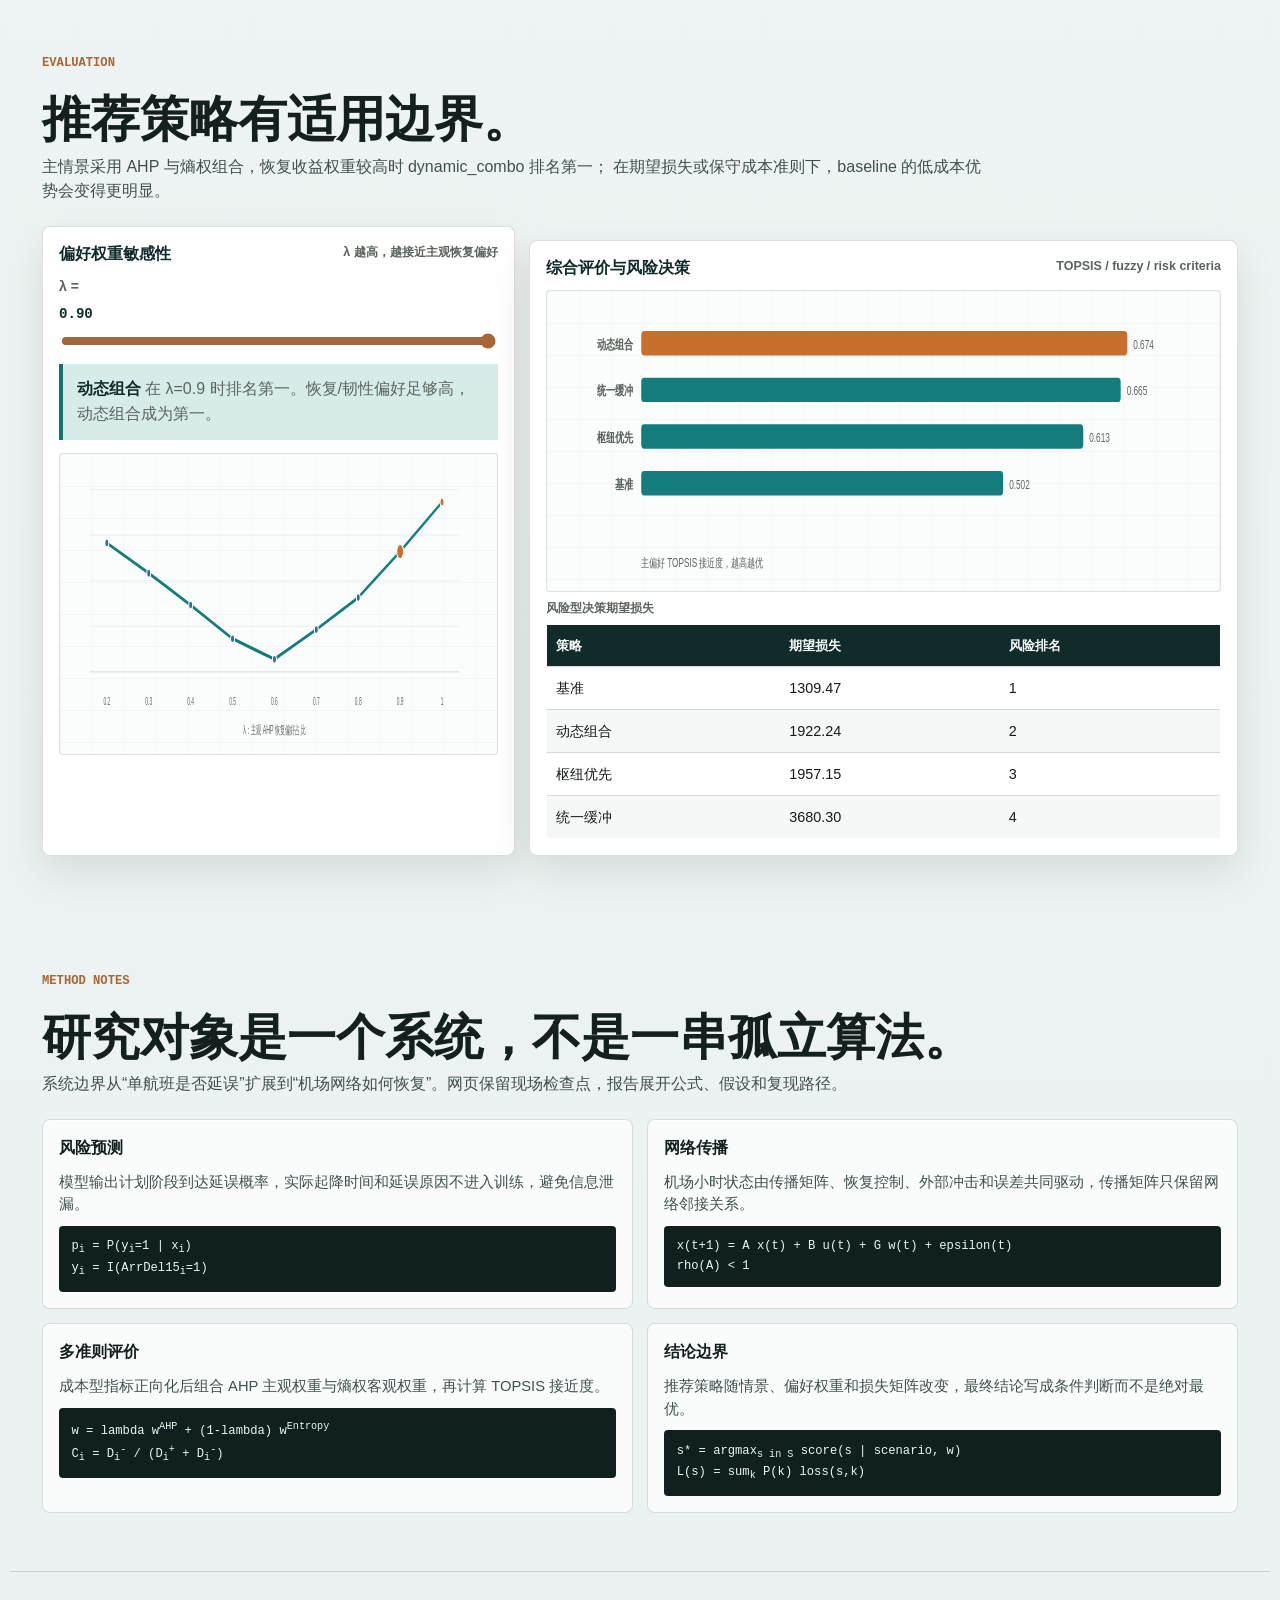
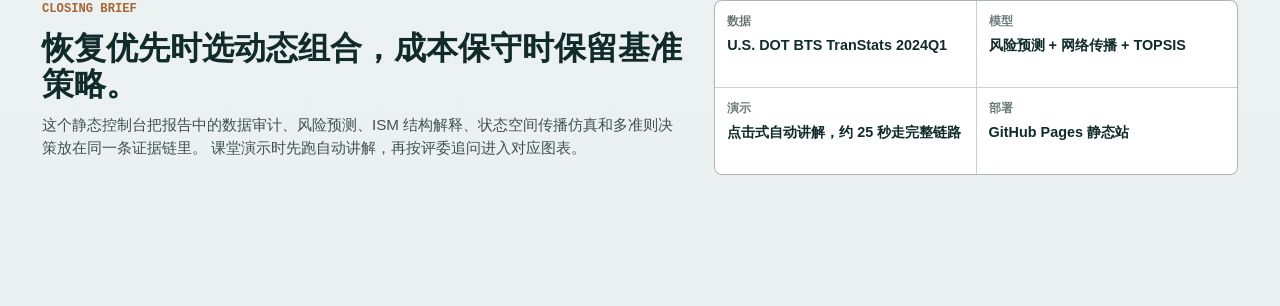
==== commit 6ae40cf8: "Upgrade flight resilience report and demo" ====
--- a/web/index.html
+++ b/web/index.html
@@ -32,10 +32,11 @@
         <a href="#network">网络</a>
         <a href="#simulation">仿真</a>
         <a href="#decision">决策</a>
-        <a href="#access">现场入口</a>
         <a href="#method">方法</a>
       </nav>
     </header>
+
+    <div class="demo-cursor" id="demo-cursor" aria-hidden="true"></div>
 
     <aside class="presentation-dock" aria-label="演示控制">
       <div class="dock-copy">
@@ -327,6 +328,7 @@
             <select id="shock-airport-select"></select>
           </label>
         </div>
+        <div class="option-ledger" id="scenario-options" aria-label="情景与策略快捷选择"></div>
 
         <div class="analysis-grid two">
           <article class="panel">
@@ -390,25 +392,6 @@
         </div>
       </section>
 
-      <section class="section access-section" id="access" aria-label="移动端扫码访问">
-        <div class="access-panel">
-          <div>
-            <p class="eyebrow">Live entry</p>
-            <h2>现场扫码进入同一套页面。</h2>
-            <p>
-              页面部署在 GitHub Pages。手机端和投屏端使用同一份静态数据，便于现场同步查看。
-            </p>
-            <a class="deploy-link" href="https://2711944586.github.io/xtgc/" target="_blank" rel="noreferrer">
-              https://2711944586.github.io/xtgc/
-            </a>
-          </div>
-          <figure class="qr-card">
-            <img src="assets/media/github-pages-qr.svg" alt="访问 FlightResilience GitHub Pages 静态站的二维码" />
-            <figcaption>现场入口</figcaption>
-          </figure>
-        </div>
-      </section>
-
       <section class="section" id="method">
         <div class="section-heading">
           <p class="eyebrow">Method notes</p>
@@ -421,31 +404,55 @@
         <div class="method-grid">
           <article class="method-block">
             <h3>风险预测</h3>
-            <p>模型输出计划阶段到达延误概率，实际运行和延误原因字段不进入训练。</p>
-            <code>p_i = P(y_i=1 | x_i), y_i = 1(ArrDel15)</code>
+            <p>模型输出计划阶段到达延误概率，实际起降时间和延误原因不进入训练，避免信息泄漏。</p>
+            <div class="formula-line">
+              <span>p<sub>i</sub> = P(y<sub>i</sub>=1 | x<sub>i</sub>)</span>
+              <span>y<sub>i</sub> = I(ArrDel15<sub>i</sub>=1)</span>
+            </div>
           </article>
           <article class="method-block">
             <h3>网络传播</h3>
-            <p>机场小时状态由传播矩阵、恢复控制和外部冲击共同驱动。</p>
-            <code>x(t+1) = A x(t) + B u(t) + G w(t)</code>
+            <p>机场小时状态由传播矩阵、恢复控制、外部冲击和误差共同驱动，传播矩阵只保留网络邻接关系。</p>
+            <div class="formula-line">
+              <span>x(t+1) = A x(t) + B u(t) + G w(t) + epsilon(t)</span>
+              <span>rho(A) &lt; 1</span>
+            </div>
           </article>
           <article class="method-block">
             <h3>多准则评价</h3>
-            <p>成本型指标正向化后组合 AHP 与熵权，再计算 TOPSIS 接近度。</p>
-            <code>C_i = D_i^- / (D_i^+ + D_i^-)</code>
+            <p>成本型指标正向化后组合 AHP 主观权重与熵权客观权重，再计算 TOPSIS 接近度。</p>
+            <div class="formula-line">
+              <span>w = lambda w<sup>AHP</sup> + (1-lambda) w<sup>Entropy</sup></span>
+              <span>C<sub>i</sub> = D<sub>i</sub><sup>-</sup> / (D<sub>i</sub><sup>+</sup> + D<sub>i</sub><sup>-</sup>)</span>
+            </div>
           </article>
           <article class="method-block">
             <h3>结论边界</h3>
-            <p>推荐策略随情景和偏好改变，最终结论必须写成条件判断。</p>
-            <code>s* = argmax score(s | scenario, weights)</code>
+            <p>推荐策略随情景、偏好权重和损失矩阵改变，最终结论写成条件判断而不是绝对最优。</p>
+            <div class="formula-line">
+              <span>s* = argmax<sub>s in S</sub> score(s | scenario, w)</span>
+              <span>L(s) = sum<sub>k</sub> P(k) loss(s,k)</span>
+            </div>
           </article>
         </div>
       </section>
     </main>
 
     <footer class="footer">
-      <span>FlightResilience static research console</span>
-      <span>Data: U.S. DOT BTS TranStats, repository artifacts</span>
+      <div class="footer-summary">
+        <p class="eyebrow">Closing brief</p>
+        <h2>恢复优先时选动态组合，成本保守时保留基准策略。</h2>
+        <p>
+          这个静态控制台把报告中的数据审计、风险预测、ISM 结构解释、状态空间传播仿真和多准则决策放在同一条证据链里。
+          课堂演示时先跑自动讲解，再按评委追问进入对应图表。
+        </p>
+      </div>
+      <div class="footer-grid" aria-label="交付物索引">
+        <div><span>数据</span><strong>U.S. DOT BTS TranStats 2024Q1</strong></div>
+        <div><span>模型</span><strong>风险预测 + 网络传播 + TOPSIS</strong></div>
+        <div><span>演示</span><strong>点击式自动讲解，约 25 秒走完整链路</strong></div>
+        <div><span>部署</span><strong>GitHub Pages 静态站</strong></div>
+      </div>
     </footer>
 
     <script src="assets/js/app.js" defer></script>
--- a/web/assets/css/styles.css
+++ b/web/assets/css/styles.css
@@ -1,18 +1,18 @@
 :root {
   color-scheme: light;
-  --bg: #f2efe7;
-  --bg-raised: #e8e1d2;
-  --ink: #161f1d;
-  --ink-soft: #46534f;
-  --muted: #6b7771;
-  --panel: #fffdf7;
+  --bg: #f4f7f6;
+  --bg-raised: #e7eeee;
+  --ink: #14201f;
+  --ink-soft: #40504e;
+  --muted: #6a7875;
+  --panel: #ffffff;
   --panel-strong: #ffffff;
-  --panel-soft: #eee7d8;
+  --panel-soft: #eef4f2;
   --panel-ink: #171b19;
   --panel-muted: #5c645e;
   --line: rgba(23, 27, 25, 0.14);
   --panel-line: rgba(23, 27, 25, 0.15);
-  --navy: #12221f;
+  --navy: #102b2a;
   --teal: #13736e;
   --teal-soft: #d7ece8;
   --copper: #a96534;
@@ -25,7 +25,7 @@
   --radius: 8px;
   --radius-lg: 8px;
   --max: 1260px;
-  --font: "Aptos", "Segoe UI", "PingFang SC", "Microsoft YaHei", Arial, sans-serif;
+  --font: "MiSans", "HarmonyOS Sans SC", "Microsoft YaHei UI", "PingFang SC", "Segoe UI", Arial, sans-serif;
   --mono: "Cascadia Mono", "SFMono-Regular", Consolas, "Liberation Mono", monospace;
   --ease: cubic-bezier(0.2, 0.82, 0.18, 1);
 }
@@ -43,9 +43,9 @@
   min-width: 320px;
   padding-bottom: 86px;
   background:
-    linear-gradient(180deg, rgba(255, 253, 248, 0.96), rgba(244, 241, 232, 0.96) 44%, rgba(236, 230, 216, 0.98)),
-    repeating-linear-gradient(90deg, rgba(23, 27, 25, 0.035) 0 1px, transparent 1px 76px),
-    repeating-linear-gradient(0deg, rgba(23, 27, 25, 0.028) 0 1px, transparent 1px 76px),
+    linear-gradient(180deg, rgba(250, 252, 251, 0.98), rgba(243, 247, 246, 0.98) 46%, rgba(234, 241, 240, 0.99)),
+    repeating-linear-gradient(90deg, rgba(18, 43, 42, 0.03) 0 1px, transparent 1px 76px),
+    repeating-linear-gradient(0deg, rgba(18, 43, 42, 0.024) 0 1px, transparent 1px 76px),
     var(--bg);
   color: var(--ink);
   font-family: var(--font);
@@ -61,7 +61,7 @@
   pointer-events: none;
   background-image:
     radial-gradient(circle at 1px 1px, rgba(23, 27, 25, 0.08) 1px, transparent 0),
-    linear-gradient(125deg, rgba(184, 111, 56, 0.06), transparent 42%, rgba(22, 124, 118, 0.06));
+    linear-gradient(125deg, rgba(184, 111, 56, 0.045), transparent 42%, rgba(22, 124, 118, 0.055));
   background-size: 18px 18px, 100% 100%;
   opacity: 0.36;
 }
@@ -109,9 +109,46 @@
   min-height: 72px;
   padding: 0.7rem clamp(1rem, 3vw, 2.5rem);
   border-bottom: 1px solid var(--line);
-  background: rgba(255, 253, 248, 0.9);
+  background: rgba(250, 252, 251, 0.9);
   backdrop-filter: blur(16px);
   box-shadow: 0 1px 0 rgba(255, 255, 255, 0.8) inset;
+}
+
+.demo-cursor {
+  position: fixed;
+  left: 0;
+  top: 0;
+  z-index: 90;
+  width: 18px;
+  height: 18px;
+  transform: translate(-50%, -50%) scale(0);
+  border: 2px solid #ffffff;
+  border-radius: 999px;
+  background: var(--copper);
+  box-shadow: 0 0 0 8px rgba(169, 101, 52, 0.16), 0 10px 24px rgba(20, 32, 31, 0.25);
+  opacity: 0;
+  pointer-events: none;
+  transition: left 360ms var(--ease), top 360ms var(--ease), opacity 160ms var(--ease), transform 160ms var(--ease);
+}
+
+.demo-cursor.is-visible {
+  opacity: 1;
+  transform: translate(-50%, -50%) scale(1);
+}
+
+.demo-cursor.is-clicking {
+  transform: translate(-50%, -50%) scale(0.72);
+}
+
+.is-demo-target {
+  position: relative;
+  outline: 3px solid rgba(169, 101, 52, 0.48) !important;
+  outline-offset: 4px;
+  box-shadow: 0 0 0 8px rgba(169, 101, 52, 0.12), var(--shadow) !important;
+}
+
+svg .is-demo-target {
+  filter: drop-shadow(0 0 8px rgba(169, 101, 52, 0.42));
 }
 
 .presentation-dock {
@@ -625,77 +662,6 @@
   filter: drop-shadow(0 0 0.3rem rgba(184, 111, 56, 0.55));
 }
 
-.access-section {
-  padding-top: 1.2rem;
-}
-
-.access-panel {
-  display: grid;
-  grid-template-columns: minmax(0, 1fr) 230px;
-  gap: clamp(1rem, 3vw, 2rem);
-  align-items: center;
-  padding: clamp(1.1rem, 2.8vw, 1.7rem);
-  border: 1px solid var(--line);
-  border-radius: var(--radius);
-  background:
-    linear-gradient(135deg, rgba(247, 240, 228, 0.12), rgba(45, 159, 148, 0.08)),
-    rgba(247, 240, 228, 0.08);
-  box-shadow: var(--shadow);
-}
-
-.access-panel h2 {
-  max-width: 760px;
-  margin: 0;
-  color: var(--ink);
-  font-size: clamp(1.45rem, 3vw, 2.25rem);
-  line-height: 1.12;
-  letter-spacing: 0;
-}
-
-.access-panel p:not(.eyebrow) {
-  max-width: 780px;
-  margin: 0.75rem 0 0;
-  color: var(--ink-soft);
-}
-
-.deploy-link {
-  display: inline-flex;
-  max-width: 100%;
-  margin-top: 0.85rem;
-  padding: 0.55rem 0.7rem;
-  border: 1px solid rgba(213, 134, 69, 0.36);
-  border-radius: var(--radius-sm);
-  background: rgba(213, 134, 69, 0.12);
-  color: var(--ink);
-  font-family: var(--mono);
-  font-size: 0.82rem;
-  text-decoration: none;
-  overflow-wrap: anywhere;
-}
-
-.qr-card {
-  margin: 0;
-  padding: 0.8rem;
-  border: 1px solid rgba(247, 240, 228, 0.22);
-  border-radius: var(--radius);
-  background: var(--panel-strong);
-  text-align: center;
-}
-
-.qr-card img {
-  display: block;
-  width: min(100%, 190px);
-  aspect-ratio: 1;
-  margin: 0 auto;
-}
-
-.qr-card figcaption {
-  margin-top: 0.55rem;
-  color: var(--panel-muted);
-  font-size: 0.78rem;
-  font-weight: 800;
-}
-
 .metric-grid {
   display: grid;
   grid-template-columns: repeat(4, minmax(0, 1fr));
@@ -788,9 +754,9 @@
   border: 1px solid rgba(23, 27, 25, 0.12);
   border-radius: var(--radius-sm);
   background:
-    linear-gradient(rgba(23, 27, 25, 0.032) 1px, transparent 1px),
-    linear-gradient(90deg, rgba(23, 27, 25, 0.028) 1px, transparent 1px),
-    #fffaf0;
+    linear-gradient(rgba(18, 43, 42, 0.03) 1px, transparent 1px),
+    linear-gradient(90deg, rgba(18, 43, 42, 0.026) 1px, transparent 1px),
+    #fbfdfc;
   background-size: 32px 32px;
   overflow: hidden;
 }
@@ -800,7 +766,7 @@
 }
 
 .chart.medium {
-  min-height: 270px;
+  min-height: 300px;
 }
 
 .chart svg {
@@ -846,11 +812,77 @@
 select {
   min-height: 40px;
   max-width: 100%;
-  padding: 0.45rem 2rem 0.45rem 0.65rem;
+  padding: 0.48rem 2.15rem 0.48rem 0.72rem;
   border: 1px solid rgba(23, 27, 25, 0.22);
   border-radius: var(--radius-sm);
-  background: var(--panel-strong);
+  appearance: none;
+  background:
+    linear-gradient(45deg, transparent 50%, var(--teal) 50%) calc(100% - 17px) 50% / 6px 6px no-repeat,
+    linear-gradient(135deg, var(--teal) 50%, transparent 50%) calc(100% - 12px) 50% / 6px 6px no-repeat,
+    var(--panel-strong);
   color: var(--panel-ink);
+  box-shadow: 0 1px 0 rgba(255, 255, 255, 0.8) inset;
+  cursor: pointer;
+  transition: border-color 160ms var(--ease), box-shadow 160ms var(--ease), background-color 160ms var(--ease);
+}
+
+select:hover {
+  border-color: rgba(19, 115, 110, 0.46);
+  box-shadow: 0 0 0 3px rgba(19, 115, 110, 0.08);
+}
+
+.option-ledger {
+  display: grid;
+  grid-template-columns: repeat(2, minmax(0, 1fr));
+  gap: 0.75rem;
+  margin: -0.15rem 0 0.9rem;
+}
+
+.option-group {
+  min-width: 0;
+  padding: 0.85rem;
+  border: 1px solid var(--panel-line);
+  border-radius: var(--radius);
+  background: rgba(255, 255, 255, 0.76);
+}
+
+.option-group > span {
+  display: block;
+  margin-bottom: 0.55rem;
+  color: var(--panel-muted);
+  font-size: 0.75rem;
+  font-weight: 860;
+}
+
+.option-buttons {
+  display: flex;
+  flex-wrap: wrap;
+  gap: 0.45rem;
+}
+
+.option-chip {
+  min-height: 32px;
+  padding: 0.38rem 0.56rem;
+  border: 1px solid rgba(23, 27, 25, 0.16);
+  border-radius: var(--radius-sm);
+  background: #f7fbfa;
+  color: var(--panel-muted);
+  font-size: 0.78rem;
+  font-weight: 820;
+  cursor: pointer;
+  transition: transform 160ms var(--ease), border-color 160ms var(--ease), background 160ms var(--ease), color 160ms var(--ease);
+}
+
+.option-chip:hover {
+  transform: translateY(-1px);
+  border-color: rgba(19, 115, 110, 0.42);
+  color: var(--navy);
+}
+
+.option-chip.is-active {
+  border-color: rgba(169, 101, 52, 0.5);
+  background: var(--copper-soft);
+  color: var(--navy);
 }
 
 .risk-form {
@@ -1002,6 +1034,9 @@
   width: 100%;
   border-collapse: collapse;
   font-size: 0.9rem;
+  overflow: hidden;
+  border: 1px solid var(--panel-line);
+  border-radius: var(--radius-sm);
 }
 
 .data-table caption {
@@ -1014,15 +1049,20 @@
 
 .data-table th,
 .data-table td {
-  padding: 0.56rem 0.5rem;
+  padding: 0.62rem 0.58rem;
   border-bottom: 1px solid var(--panel-line);
   text-align: left;
   vertical-align: top;
 }
 
 .data-table th {
-  color: var(--navy);
-  background: var(--panel-soft);
+  color: #f8fffd;
+  background: var(--navy);
+  font-size: 0.82rem;
+}
+
+.data-table tbody tr:nth-child(even) td {
+  background: rgba(238, 244, 242, 0.6);
 }
 
 .risk-table-wrap {
@@ -1031,48 +1071,113 @@
 
 .method-grid {
   display: grid;
-  grid-template-columns: repeat(4, minmax(0, 1fr));
-  gap: 0.75rem;
+  grid-template-columns: repeat(2, minmax(0, 1fr));
+  gap: 0.9rem;
 }
 
 .method-block {
+  display: grid;
+  align-content: start;
+  gap: 0.65rem;
+  min-height: 178px;
   padding: 1rem;
   border: 1px solid var(--line);
   border-radius: var(--radius);
-  background: rgba(247, 240, 228, 0.08);
+  background: rgba(255, 255, 255, 0.74);
+  box-shadow: 0 1px 0 rgba(255, 255, 255, 0.82) inset;
 }
 
 .method-block h3 {
-  margin: 0 0 0.4rem;
+  margin: 0;
   color: var(--ink);
+  font-size: 1rem;
 }
 
 .method-block p {
-  margin: 0 0 0.8rem;
+  margin: 0;
   color: var(--ink-soft);
-}
-
-code {
+  font-size: 0.92rem;
+  line-height: 1.52;
+}
+
+.formula-line {
   display: block;
   max-width: 100%;
-  padding: 0.65rem;
-  border: 1px solid rgba(247, 240, 228, 0.16);
+  padding: 0.64rem 0.72rem;
+  border: 1px solid rgba(23, 27, 25, 0.14);
   border-radius: var(--radius-sm);
-  background: #18221f;
+  background: #10201e;
   color: #eaf7f0;
   font-family: var(--mono);
-  font-size: 0.78rem;
-  white-space: normal;
+  font-size: 0.76rem;
+  line-height: 1.6;
+  overflow-x: auto;
+  white-space: nowrap;
+}
+
+.formula-line span {
+  display: block;
+  min-width: max-content;
+}
+
+code {
+  font-family: var(--mono);
 }
 
 .footer {
-  display: flex;
-  justify-content: space-between;
-  gap: 1rem;
-  padding: 1.2rem clamp(1rem, 3vw, 2rem);
+  display: grid;
+  grid-template-columns: minmax(0, 1.1fr) minmax(380px, 0.9fr);
+  gap: clamp(1rem, 3vw, 2rem);
+  max-width: var(--max);
+  margin: 0 auto 1rem;
+  padding: clamp(1.2rem, 3vw, 1.8rem) clamp(1rem, 3vw, 2rem);
   border-top: 1px solid var(--line);
+  color: var(--ink-soft);
+}
+
+.footer-summary h2 {
+  max-width: 780px;
+  margin: 0;
+  color: var(--navy);
+  font-size: clamp(1.35rem, 3vw, 2rem);
+  line-height: 1.12;
+}
+
+.footer-summary p:not(.eyebrow) {
+  max-width: 820px;
+  margin: 0.65rem 0 0;
+  font-size: 0.95rem;
+}
+
+.footer-grid {
+  display: grid;
+  grid-template-columns: repeat(2, minmax(0, 1fr));
+  gap: 1px;
+  overflow: hidden;
+  border: 1px solid var(--panel-line);
+  border-radius: var(--radius);
+  background: var(--panel-line);
+}
+
+.footer-grid div {
+  min-height: 86px;
+  padding: 0.75rem;
+  background: #ffffff;
+}
+
+.footer-grid span {
+  display: block;
   color: var(--muted);
-  font-size: 0.82rem;
+  font-size: 0.72rem;
+  font-weight: 850;
+}
+
+.footer-grid strong {
+  display: block;
+  margin-top: 0.28rem;
+  color: var(--navy);
+  font-size: 0.9rem;
+  line-height: 1.38;
 }
 
 .tooltip {
@@ -1130,11 +1235,12 @@
   .hero,
   .analysis-grid.two,
   .analysis-grid.compact-left,
-  .access-panel,
   .method-grid,
+  .option-ledger,
   .section-heading.split,
   .evidence-grid,
-  .brief-row {
+  .brief-row,
+  .footer {
     grid-template-columns: 1fr;
   }
 
@@ -1169,6 +1275,10 @@
 }
 
 @media (max-width: 640px) {
+  body {
+    padding-bottom: 24px;
+  }
+
   .topbar {
     position: static;
   }
@@ -1204,10 +1314,6 @@
     grid-template-columns: repeat(2, minmax(0, 1fr));
   }
 
-  .qr-card {
-    justify-self: stretch;
-  }
-
   .mission-grid div {
     min-height: 74px;
     padding: 0.75rem;
@@ -1223,20 +1329,28 @@
   }
 
   .presentation-dock {
-    position: fixed;
+    position: sticky;
     top: auto;
-    bottom: 0.5rem;
-    margin: 0;
-    grid-template-columns: 1fr;
-    padding: 0.46rem;
+    bottom: auto;
+    left: 0.5rem;
+    right: 0.5rem;
+    margin: 0.5rem;
+    grid-template-columns: minmax(0, 1fr) 64px;
+    padding: 0.38rem;
   }
 
   .dock-actions {
     display: grid;
+    grid-column: 1 / -1;
     grid-template-columns: repeat(3, minmax(0, 1fr));
   }
 
+  .dock-copy strong {
+    font-size: 0.78rem;
+  }
+
   .dock-actions button {
+    min-height: 30px;
     padding-inline: 0.35rem;
     font-size: 0.72rem;
   }
@@ -1263,8 +1377,10 @@
     min-height: 250px;
   }
 
-  .footer {
+  .footer,
+  .footer-grid {
     flex-direction: column;
+    grid-template-columns: 1fr;
   }
 }
 
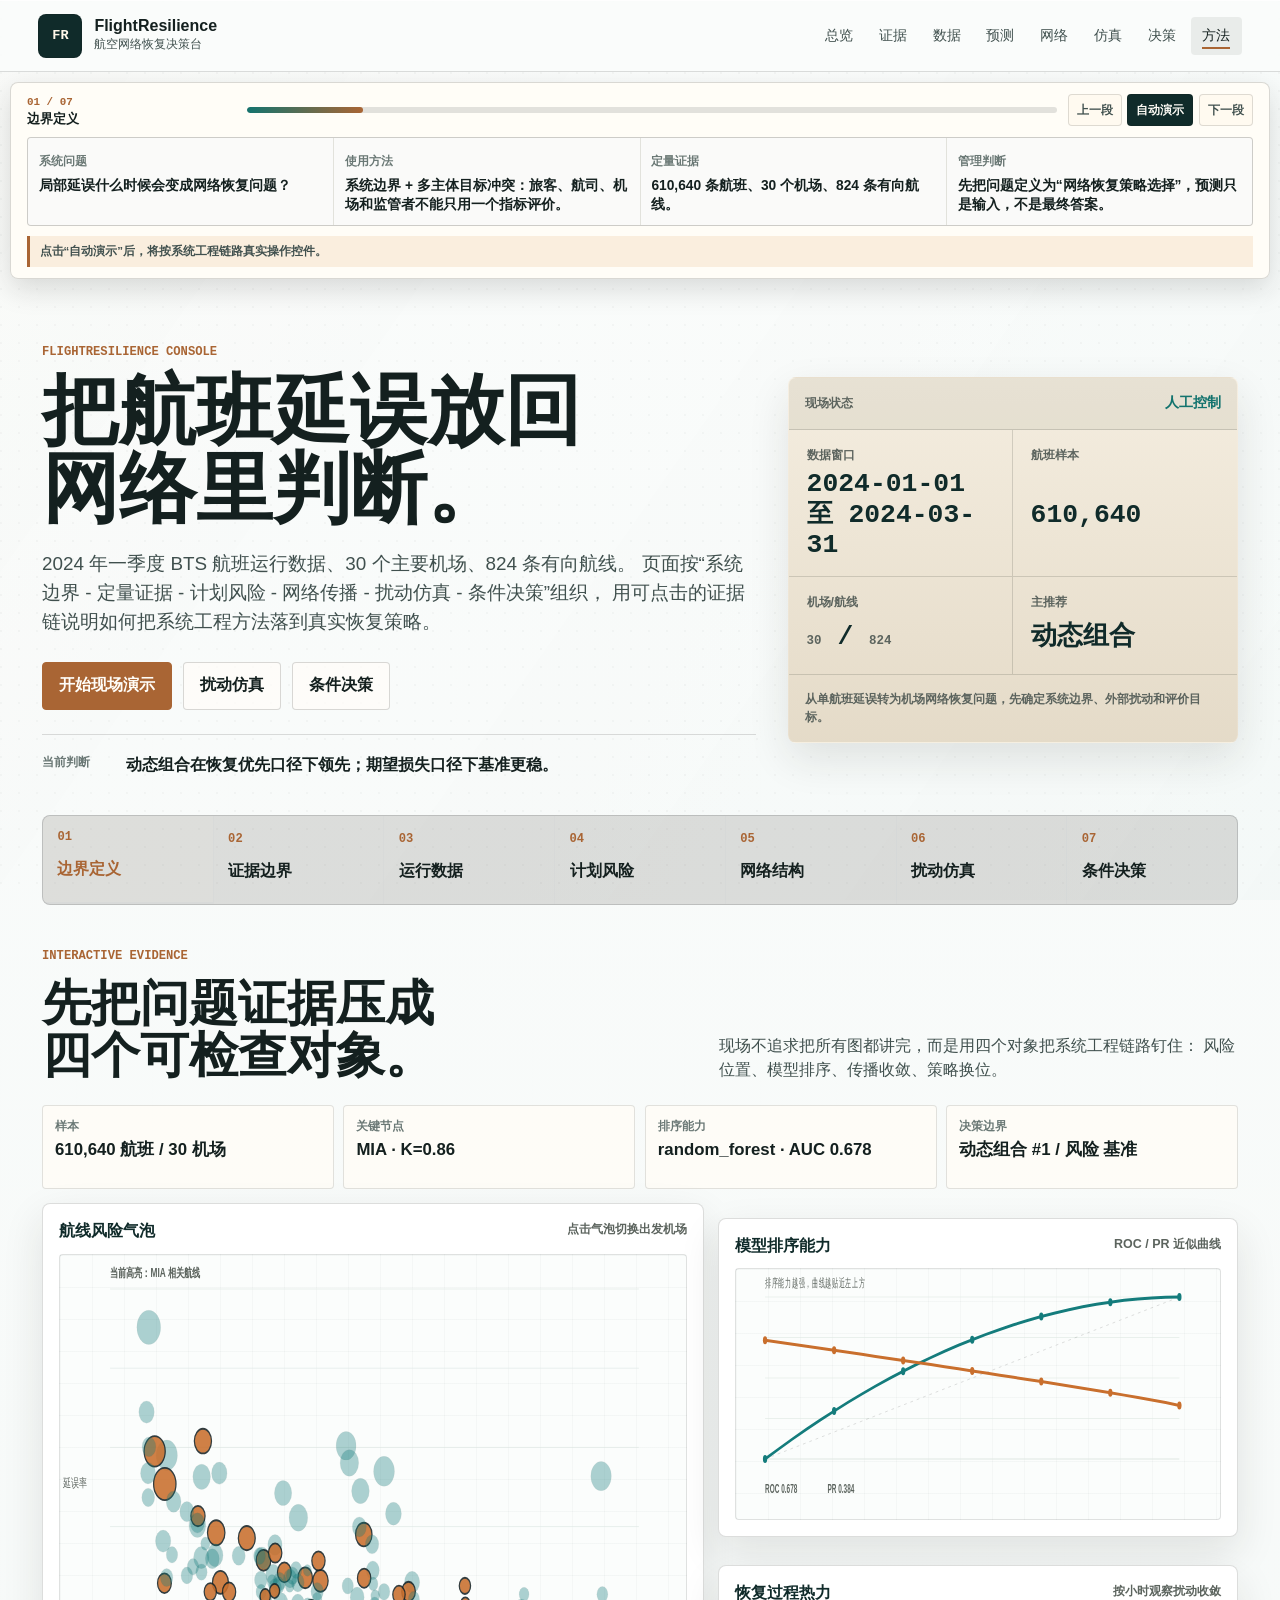
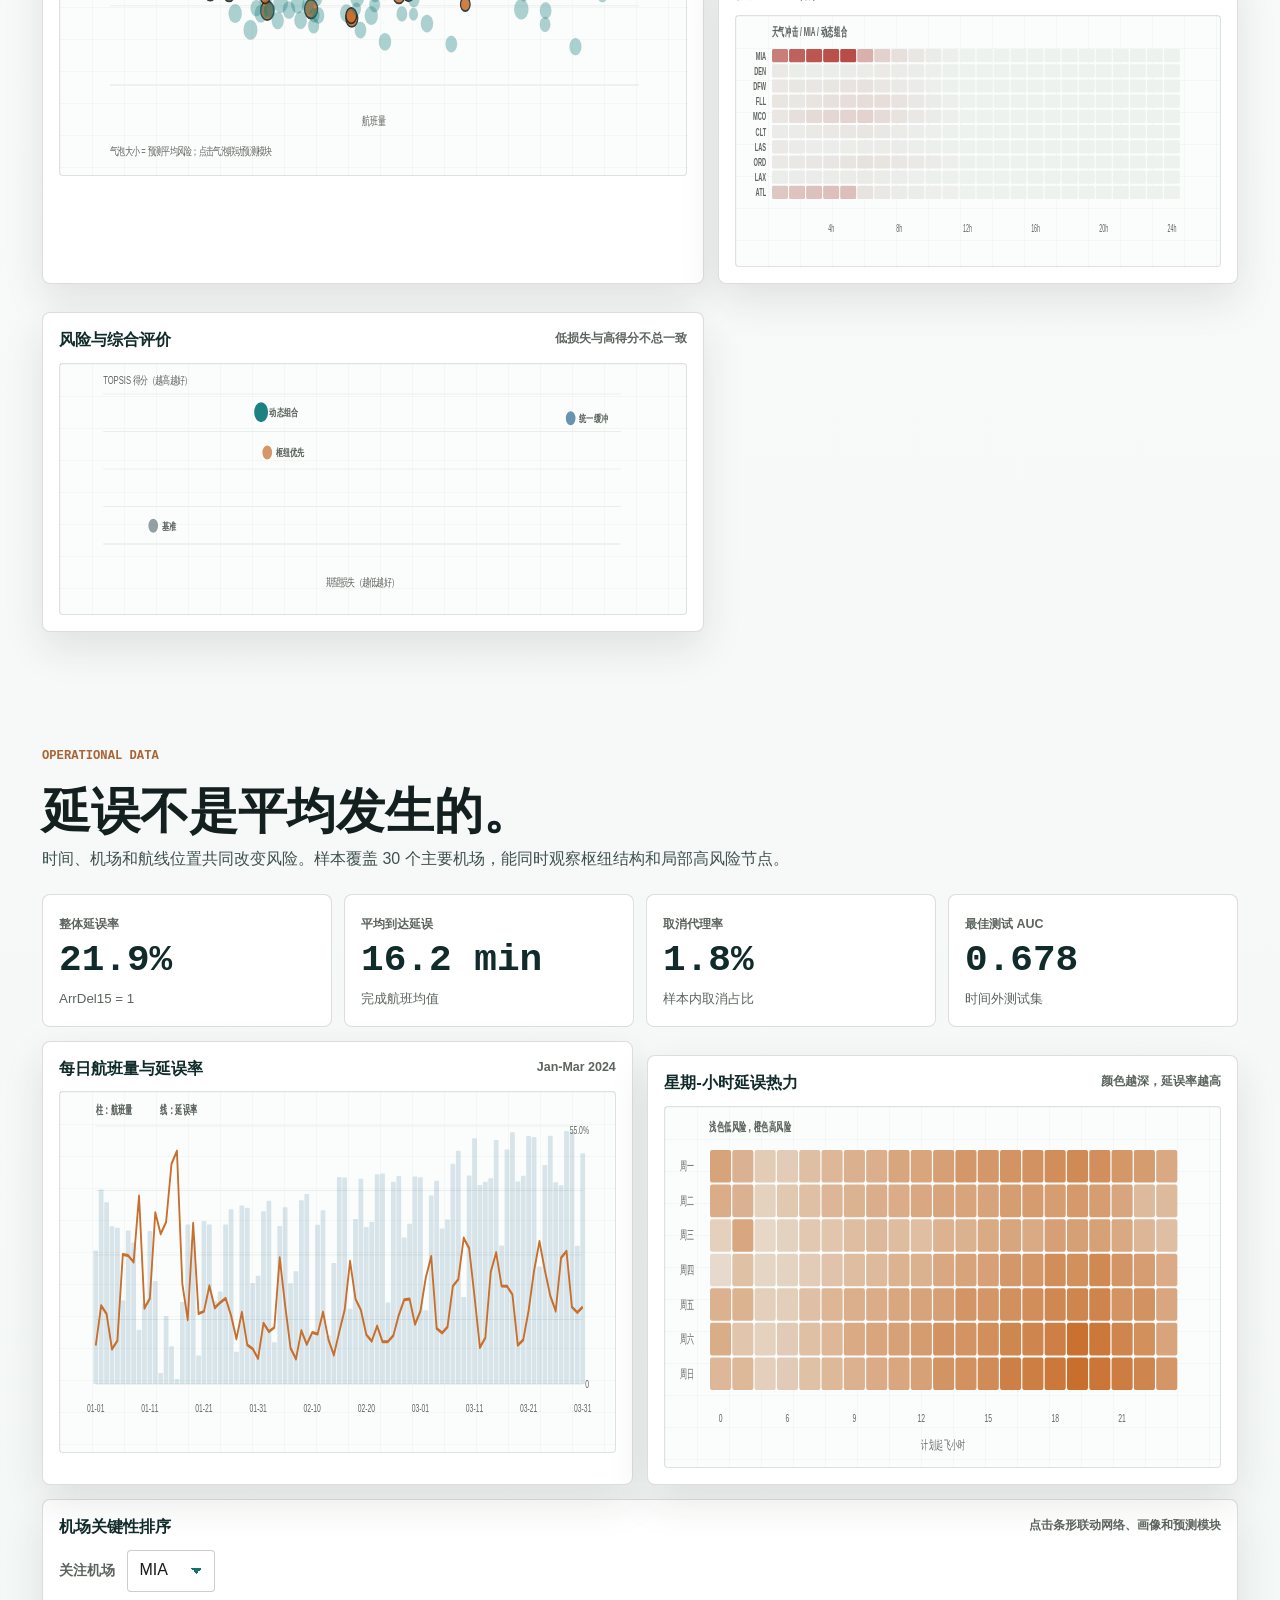
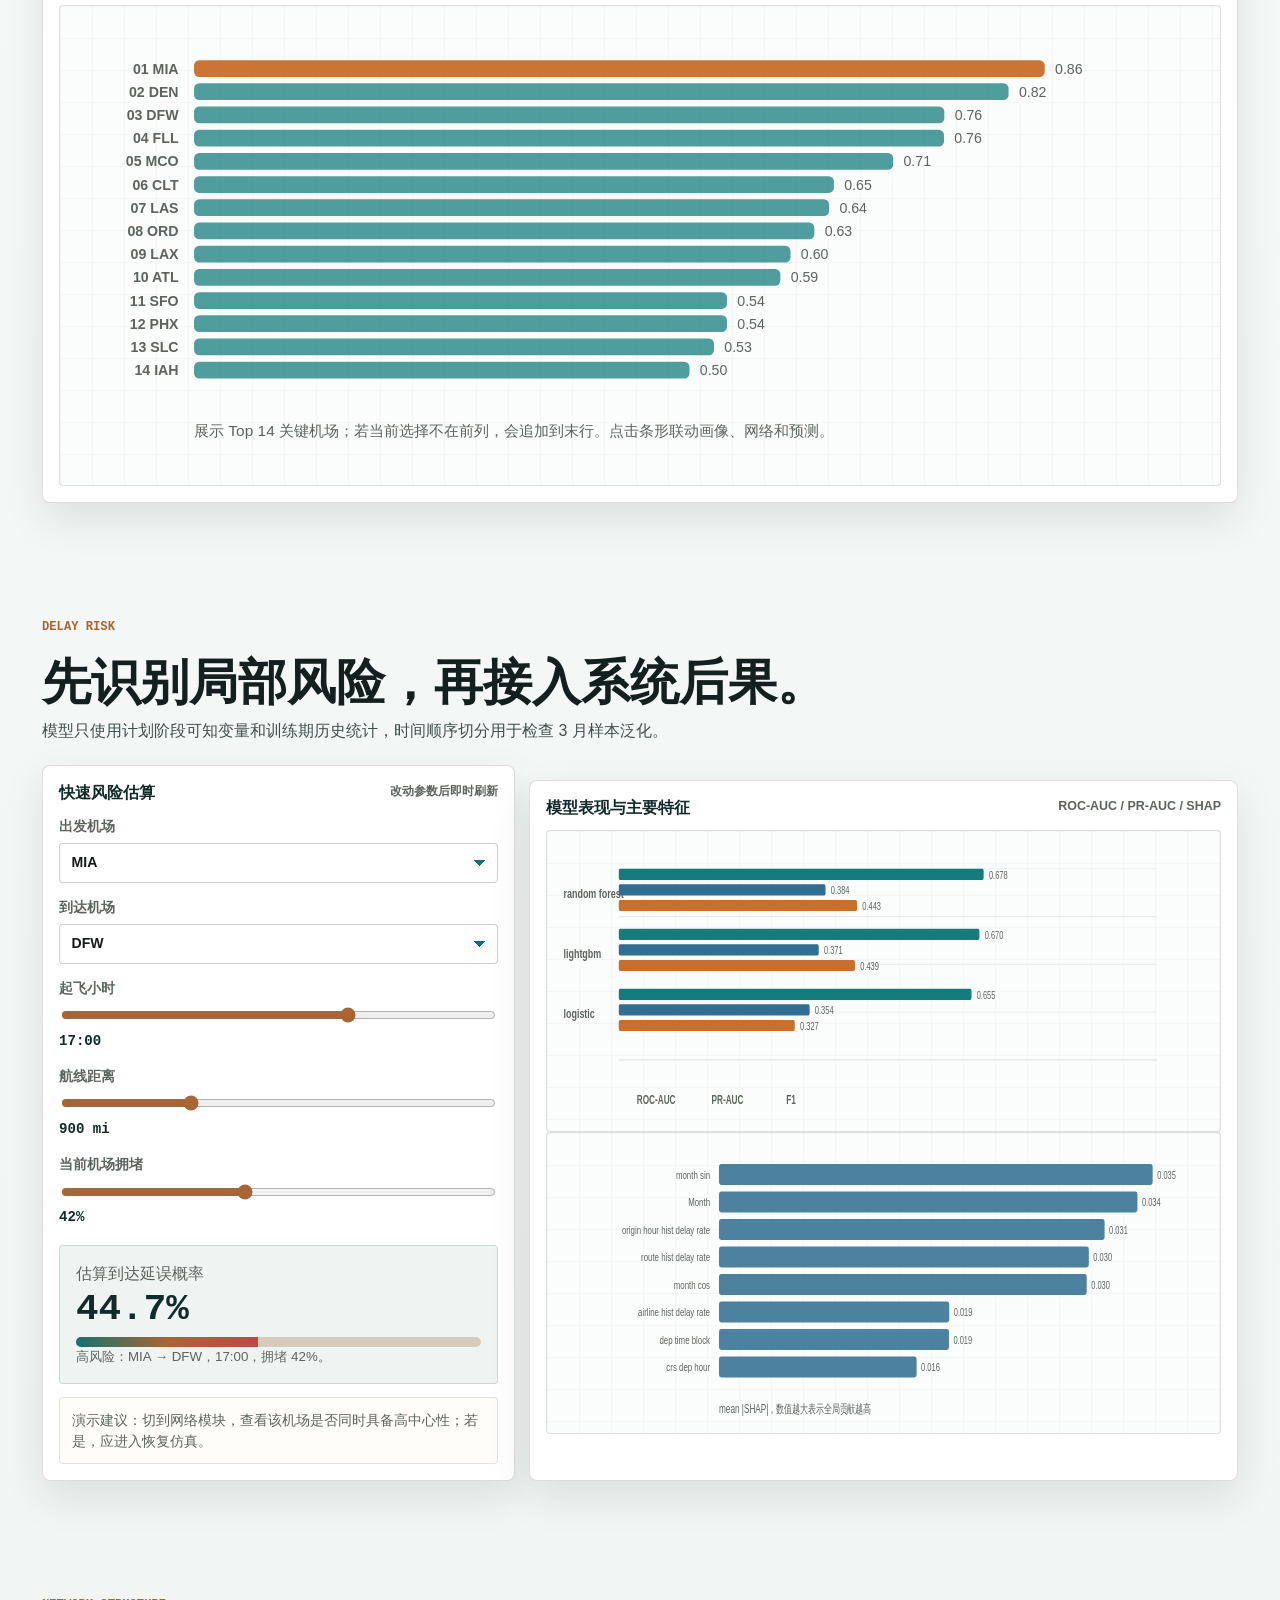
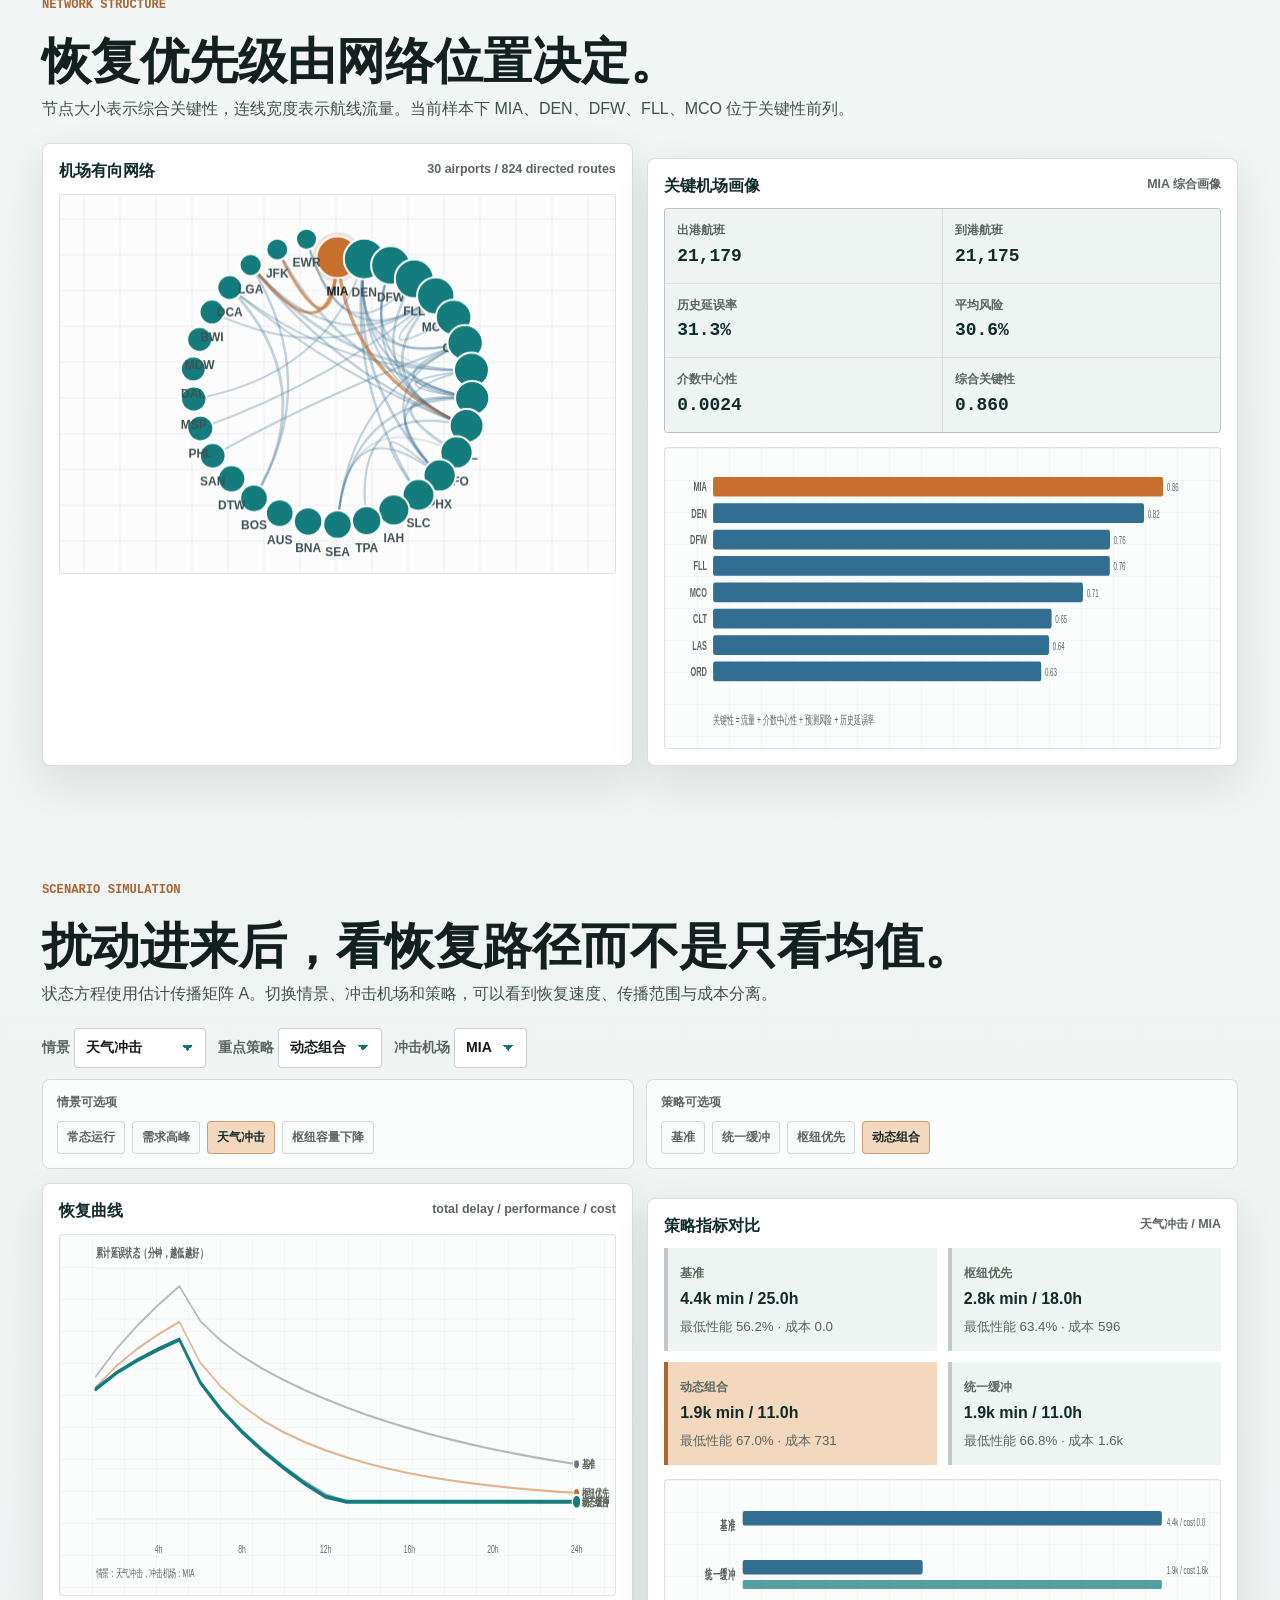
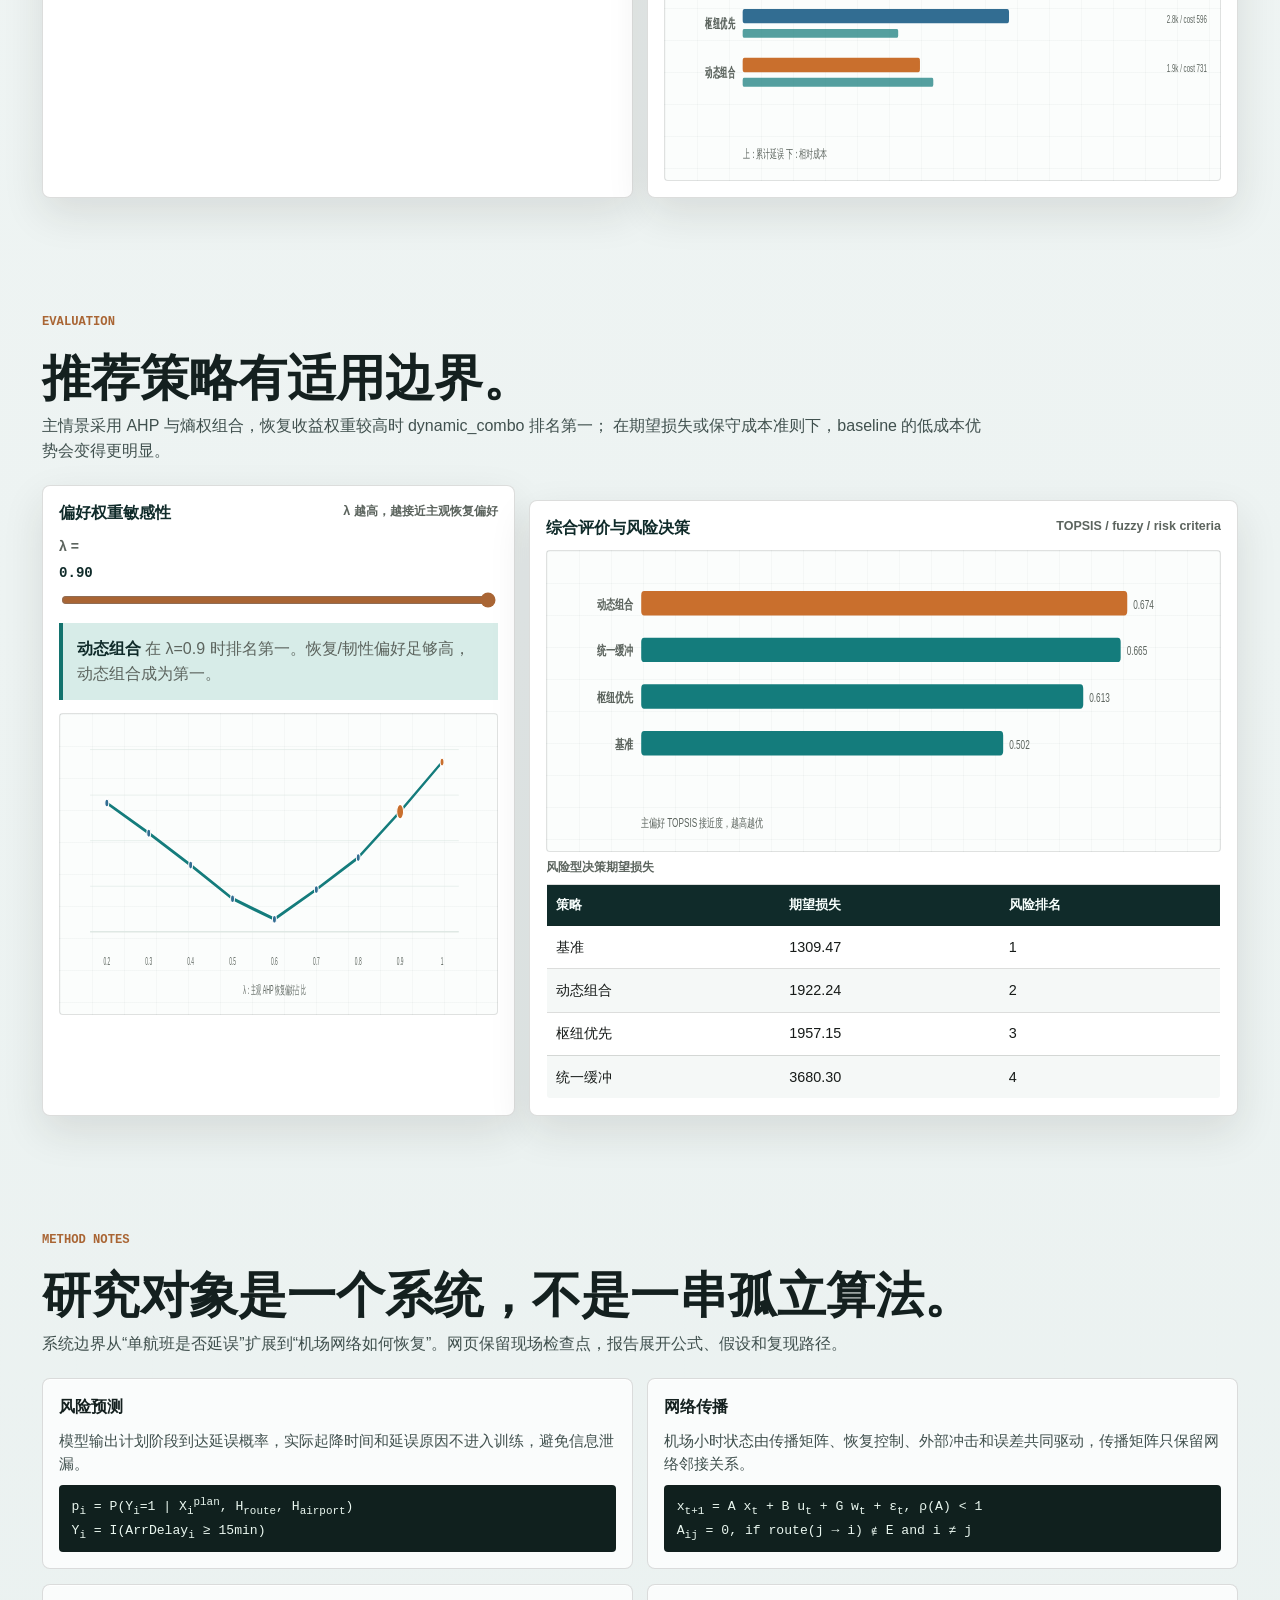
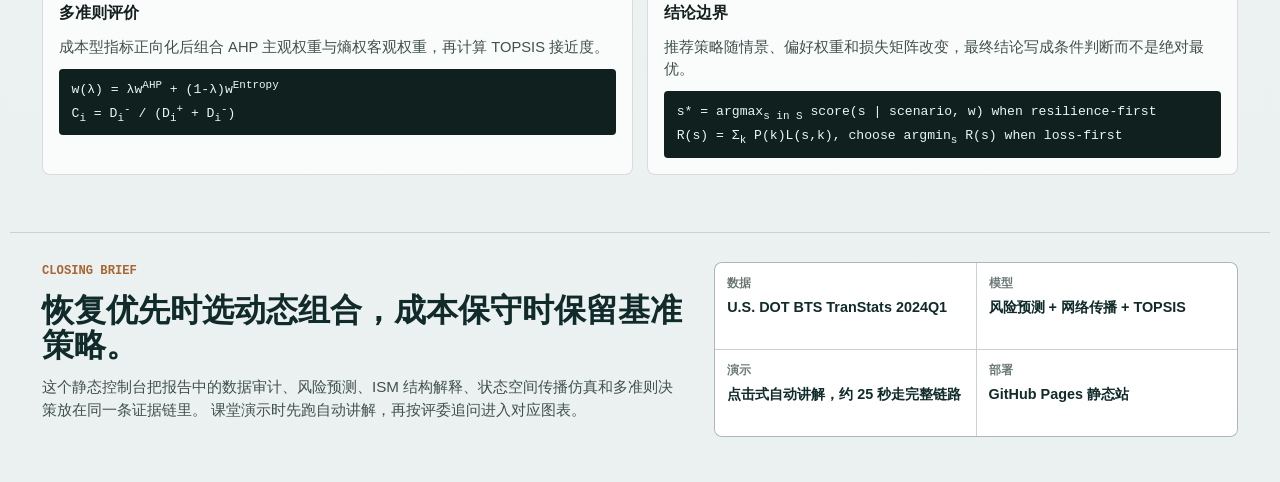
==== commit 4d07f3d5: "Improve web system engineering demo" ====
--- a/web/index.html
+++ b/web/index.html
@@ -27,6 +27,7 @@
       </div>
       <nav class="nav-links" aria-label="模块导航">
         <a href="#overview">总览</a>
+        <a href="#evidence">证据</a>
         <a href="#dashboard">数据</a>
         <a href="#prediction">预测</a>
         <a href="#network">网络</a>
@@ -40,8 +41,8 @@
 
     <aside class="presentation-dock" aria-label="演示控制">
       <div class="dock-copy">
-        <span id="tour-step-label">01 / 06</span>
-        <strong id="tour-title">系统总览</strong>
+        <span id="tour-step-label">01 / 07</span>
+        <strong id="tour-title">边界定义</strong>
       </div>
       <div class="dock-progress" aria-hidden="true"><span id="tour-progress"></span></div>
       <div class="dock-actions">
@@ -49,6 +50,25 @@
         <button id="tour-play" type="button">自动演示</button>
         <button id="tour-next" type="button" aria-label="下一段演示">下一段</button>
       </div>
+      <div class="tour-story" aria-live="polite">
+        <div>
+          <span>系统问题</span>
+          <strong id="tour-question">局部延误何时会变成网络恢复问题？</strong>
+        </div>
+        <div>
+          <span>使用方法</span>
+          <strong id="tour-method">先定系统边界，再用数据、模型、仿真和评价闭环求解。</strong>
+        </div>
+        <div>
+          <span>定量证据</span>
+          <strong id="tour-evidence">等待静态数据加载。</strong>
+        </div>
+        <div>
+          <span>管理判断</span>
+          <strong id="tour-decision">恢复优先与成本保守会导向不同策略。</strong>
+        </div>
+      </div>
+      <div class="tour-action" id="tour-action">点击“自动演示”后，将按系统工程链路真实操作控件。</div>
     </aside>
 
     <main id="main">
@@ -58,13 +78,13 @@
           <h1>把航班延误放回网络里判断。</h1>
           <p class="lede">
             2024 年一季度 BTS 航班运行数据、30 个主要机场、824 条有向航线。
-            页面按“数据审计 - 计划风险 - 网络传播 - 扰动仿真 - 策略决策”组织，
-            每一步都能追溯到表、矩阵和情景结果。
+            页面按“系统边界 - 定量证据 - 计划风险 - 网络传播 - 扰动仿真 - 条件决策”组织，
+            用可点击的证据链说明如何把系统工程方法落到真实恢复策略。
           </p>
           <div class="hero-actions">
             <button class="button primary" id="hero-tour" type="button">开始现场演示</button>
             <a class="button secondary" href="#simulation">扰动仿真</a>
-            <a class="button secondary" href="#decision">策略决策</a>
+            <a class="button secondary" href="#decision">条件决策</a>
           </div>
           <div class="hero-note" aria-label="研究判断">
             <span>当前判断</span>
@@ -102,24 +122,25 @@
 
       <section class="section tight" aria-label="系统工程流程">
         <div class="flow" id="tour-flow">
-          <button type="button" data-step="0"><span>01</span>系统总览</button>
-          <button type="button" data-step="1"><span>02</span>运行数据</button>
-          <button type="button" data-step="2"><span>03</span>计划风险</button>
-          <button type="button" data-step="3"><span>04</span>网络结构</button>
-          <button type="button" data-step="4"><span>05</span>扰动仿真</button>
-          <button type="button" data-step="5"><span>06</span>策略决策</button>
-        </div>
-      </section>
-
-      <section class="section proof-section" aria-label="交互证据图板">
+          <button type="button" data-step="0"><span>01</span>边界定义</button>
+          <button type="button" data-step="1"><span>02</span>证据边界</button>
+          <button type="button" data-step="2"><span>03</span>运行数据</button>
+          <button type="button" data-step="3"><span>04</span>计划风险</button>
+          <button type="button" data-step="4"><span>05</span>网络结构</button>
+          <button type="button" data-step="5"><span>06</span>扰动仿真</button>
+          <button type="button" data-step="6"><span>07</span>条件决策</button>
+        </div>
+      </section>
+
+      <section class="section proof-section" id="evidence" aria-label="交互证据图板">
         <div class="section-heading split">
           <div>
             <p class="eyebrow">Interactive evidence</p>
-            <h2>四张证据图先给出边界。</h2>
-          </div>
-          <p>
-            悬停看数值，点击航线或策略会联动下方模块。现场只看四件事：
-            风险在哪里、模型能否排序、扰动怎样扩散、策略为什么换位。
+            <h2>先把问题证据压成四个可检查对象。</h2>
+          </div>
+          <p>
+            现场不追求把所有图都讲完，而是用四个对象把系统工程链路钉住：
+            风险位置、模型排序、传播收敛、策略换位。
           </p>
         </div>
         <div class="brief-row" id="evidence-brief"></div>
@@ -406,32 +427,32 @@
             <h3>风险预测</h3>
             <p>模型输出计划阶段到达延误概率，实际起降时间和延误原因不进入训练，避免信息泄漏。</p>
             <div class="formula-line">
-              <span>p<sub>i</sub> = P(y<sub>i</sub>=1 | x<sub>i</sub>)</span>
-              <span>y<sub>i</sub> = I(ArrDel15<sub>i</sub>=1)</span>
+              <span class="formula-text">p<sub>i</sub> = P(Y<sub>i</sub>=1 | X<sub>i</sub><sup>plan</sup>, H<sub>route</sub>, H<sub>airport</sub>)</span>
+              <span class="formula-text">Y<sub>i</sub> = I(ArrDelay<sub>i</sub> ≥ 15min)</span>
             </div>
           </article>
           <article class="method-block">
             <h3>网络传播</h3>
             <p>机场小时状态由传播矩阵、恢复控制、外部冲击和误差共同驱动，传播矩阵只保留网络邻接关系。</p>
             <div class="formula-line">
-              <span>x(t+1) = A x(t) + B u(t) + G w(t) + epsilon(t)</span>
-              <span>rho(A) &lt; 1</span>
+              <span class="formula-text">x<sub>t+1</sub> = A x<sub>t</sub> + B u<sub>t</sub> + G w<sub>t</sub> + ε<sub>t</sub>, ρ(A) &lt; 1</span>
+              <span class="formula-text">A<sub>ij</sub> = 0, if route(j → i) ∉ E and i ≠ j</span>
             </div>
           </article>
           <article class="method-block">
             <h3>多准则评价</h3>
             <p>成本型指标正向化后组合 AHP 主观权重与熵权客观权重，再计算 TOPSIS 接近度。</p>
             <div class="formula-line">
-              <span>w = lambda w<sup>AHP</sup> + (1-lambda) w<sup>Entropy</sup></span>
-              <span>C<sub>i</sub> = D<sub>i</sub><sup>-</sup> / (D<sub>i</sub><sup>+</sup> + D<sub>i</sub><sup>-</sup>)</span>
+              <span class="formula-text">w(λ) = λw<sup>AHP</sup> + (1-λ)w<sup>Entropy</sup></span>
+              <span class="formula-text">C<sub>i</sub> = D<sub>i</sub><sup>-</sup> / (D<sub>i</sub><sup>+</sup> + D<sub>i</sub><sup>-</sup>)</span>
             </div>
           </article>
           <article class="method-block">
             <h3>结论边界</h3>
             <p>推荐策略随情景、偏好权重和损失矩阵改变，最终结论写成条件判断而不是绝对最优。</p>
             <div class="formula-line">
-              <span>s* = argmax<sub>s in S</sub> score(s | scenario, w)</span>
-              <span>L(s) = sum<sub>k</sub> P(k) loss(s,k)</span>
+              <span class="formula-text">s* = argmax<sub>s in S</sub> score(s | scenario, w) when resilience-first</span>
+              <span class="formula-text">R(s) = Σ<sub>k</sub> P(k)L(s,k), choose argmin<sub>s</sub> R(s) when loss-first</span>
             </div>
           </article>
         </div>
--- a/web/assets/css/styles.css
+++ b/web/assets/css/styles.css
@@ -25,8 +25,9 @@
   --radius: 8px;
   --radius-lg: 8px;
   --max: 1260px;
-  --font: "MiSans", "HarmonyOS Sans SC", "Microsoft YaHei UI", "PingFang SC", "Segoe UI", Arial, sans-serif;
-  --mono: "Cascadia Mono", "SFMono-Regular", Consolas, "Liberation Mono", monospace;
+  --font: "Aptos", "Source Han Sans SC", "Noto Sans CJK SC", "HarmonyOS Sans SC", "Microsoft YaHei UI", "PingFang SC", "Segoe UI", Arial, sans-serif;
+  --font-heading: "Source Han Serif SC", "Noto Serif CJK SC", "STZhongsong", "Microsoft YaHei UI", serif;
+  --mono: "Cascadia Mono", "JetBrains Mono", "SFMono-Regular", Consolas, "Liberation Mono", monospace;
   --ease: cubic-bezier(0.2, 0.82, 0.18, 1);
 }
 
@@ -41,7 +42,7 @@
 body {
   margin: 0;
   min-width: 320px;
-  padding-bottom: 86px;
+  padding-bottom: 0;
   background:
     linear-gradient(180deg, rgba(250, 252, 251, 0.98), rgba(243, 247, 246, 0.98) 46%, rgba(234, 241, 240, 0.99)),
     repeating-linear-gradient(90deg, rgba(18, 43, 42, 0.03) 0 1px, transparent 1px 76px),
@@ -50,6 +51,7 @@
   color: var(--ink);
   font-family: var(--font);
   line-height: 1.55;
+  font-variant-numeric: tabular-nums;
   text-rendering: optimizeLegibility;
 }
 
@@ -152,20 +154,19 @@
 }
 
 .presentation-dock {
-  position: fixed;
-  right: clamp(0.75rem, 2vw, 1.4rem);
-  top: 86px;
-  bottom: auto;
-  z-index: 70;
-  display: grid;
-  grid-template-columns: minmax(130px, 190px) 76px auto;
+  position: sticky;
+  top: 72px;
+  z-index: 45;
+  display: grid;
+  grid-template-columns: minmax(150px, 210px) minmax(96px, 1fr) auto;
   align-items: center;
-  gap: 0.55rem;
-  max-width: calc(100vw - 1.5rem);
-  padding: 0.48rem;
+  gap: 0.65rem;
+  max-width: var(--max);
+  margin: 0.65rem auto 0;
+  padding: 0.65rem clamp(0.8rem, 2vw, 1rem);
   border: 1px solid rgba(23, 27, 25, 0.16);
   border-radius: var(--radius);
-  background: rgba(255, 253, 247, 0.92);
+  background: rgba(255, 253, 247, 0.94);
   backdrop-filter: blur(14px);
   box-shadow: 0 10px 28px rgba(26, 29, 27, 0.15);
 }
@@ -211,6 +212,48 @@
 .dock-actions {
   display: flex;
   gap: 0.35rem;
+}
+
+.tour-story {
+  grid-column: 1 / -1;
+  display: grid;
+  grid-template-columns: repeat(4, minmax(0, 1fr));
+  gap: 1px;
+  overflow: hidden;
+  border: 1px solid rgba(23, 27, 25, 0.1);
+  border-radius: var(--radius-sm);
+  background: rgba(23, 27, 25, 0.12);
+}
+
+.tour-story div {
+  min-height: 72px;
+  padding: 0.62rem 0.68rem;
+  background: rgba(255, 255, 255, 0.82);
+}
+
+.tour-story span,
+.tour-action {
+  color: var(--muted);
+  font-size: 0.72rem;
+  font-weight: 850;
+}
+
+.tour-story strong {
+  display: block;
+  margin-top: 0.25rem;
+  color: var(--ink);
+  font-size: 0.86rem;
+  font-weight: 760;
+  line-height: 1.38;
+}
+
+.tour-action {
+  grid-column: 1 / -1;
+  min-height: 30px;
+  padding: 0.42rem 0.6rem;
+  border-left: 3px solid var(--copper);
+  background: rgba(243, 216, 189, 0.42);
+  color: var(--ink-soft);
 }
 
 .dock-actions button,
@@ -361,6 +404,8 @@
 h1 {
   max-width: 880px;
   margin: 0;
+  font-family: var(--font-heading);
+  font-weight: 800;
   font-size: clamp(2.55rem, 6vw, 5.15rem);
   line-height: 1.02;
   letter-spacing: 0;
@@ -537,6 +582,8 @@
 .section-heading h2 {
   margin: 0;
   color: var(--ink);
+  font-family: var(--font-heading);
+  font-weight: 800;
   font-size: clamp(1.65rem, 4vw, 3.05rem);
   line-height: 1.08;
   letter-spacing: 0;
@@ -551,7 +598,7 @@
 
 .flow {
   display: grid;
-  grid-template-columns: repeat(6, minmax(0, 1fr));
+  grid-template-columns: repeat(7, minmax(0, 1fr));
   gap: 1px;
   overflow: hidden;
   border: 1px solid var(--line);
@@ -997,9 +1044,21 @@
 }
 
 .strategy-card {
+  width: 100%;
   padding: 0.75rem;
+  border: 0;
   border-left: 4px solid rgba(23, 27, 25, 0.2);
   background: var(--panel-soft);
+  color: inherit;
+  font: inherit;
+  text-align: left;
+  cursor: pointer;
+  transition: transform 160ms var(--ease), background 160ms var(--ease), border-color 160ms var(--ease);
+}
+
+.strategy-card:hover {
+  transform: translateY(-2px);
+  background: #f6fbf9;
 }
 
 .strategy-card.active {
@@ -1101,7 +1160,8 @@
 }
 
 .formula-line {
-  display: block;
+  display: grid;
+  gap: 0.22rem;
   max-width: 100%;
   padding: 0.64rem 0.72rem;
   border: 1px solid rgba(23, 27, 25, 0.14);
@@ -1109,15 +1169,20 @@
   background: #10201e;
   color: #eaf7f0;
   font-family: var(--mono);
-  font-size: 0.76rem;
-  line-height: 1.6;
-  overflow-x: auto;
-  white-space: nowrap;
-}
-
-.formula-line span {
-  display: block;
-  min-width: max-content;
+  font-size: clamp(0.72rem, 1.5vw, 0.82rem);
+  line-height: 1.56;
+  overflow-wrap: anywhere;
+  white-space: normal;
+}
+
+.formula-text {
+  display: block;
+  max-width: 100%;
+}
+
+.formula-line sub,
+.formula-line sup {
+  line-height: 0;
 }
 
 code {
@@ -1245,12 +1310,14 @@
   }
 
   .presentation-dock {
-    left: 0.75rem;
-    right: 0.75rem;
-    top: auto;
-    bottom: 0.75rem;
+    top: 0;
     grid-template-columns: minmax(0, 1fr) 72px auto;
     gap: 0.42rem;
+    margin: 0.5rem 0.75rem 0;
+  }
+
+  .tour-story {
+    grid-template-columns: repeat(2, minmax(0, 1fr));
   }
 
   .hero {
@@ -1330,13 +1397,17 @@
 
   .presentation-dock {
     position: sticky;
-    top: auto;
+    top: 0;
     bottom: auto;
     left: 0.5rem;
     right: 0.5rem;
     margin: 0.5rem;
     grid-template-columns: minmax(0, 1fr) 64px;
     padding: 0.38rem;
+  }
+
+  .tour-story {
+    grid-template-columns: 1fr;
   }
 
   .dock-actions {
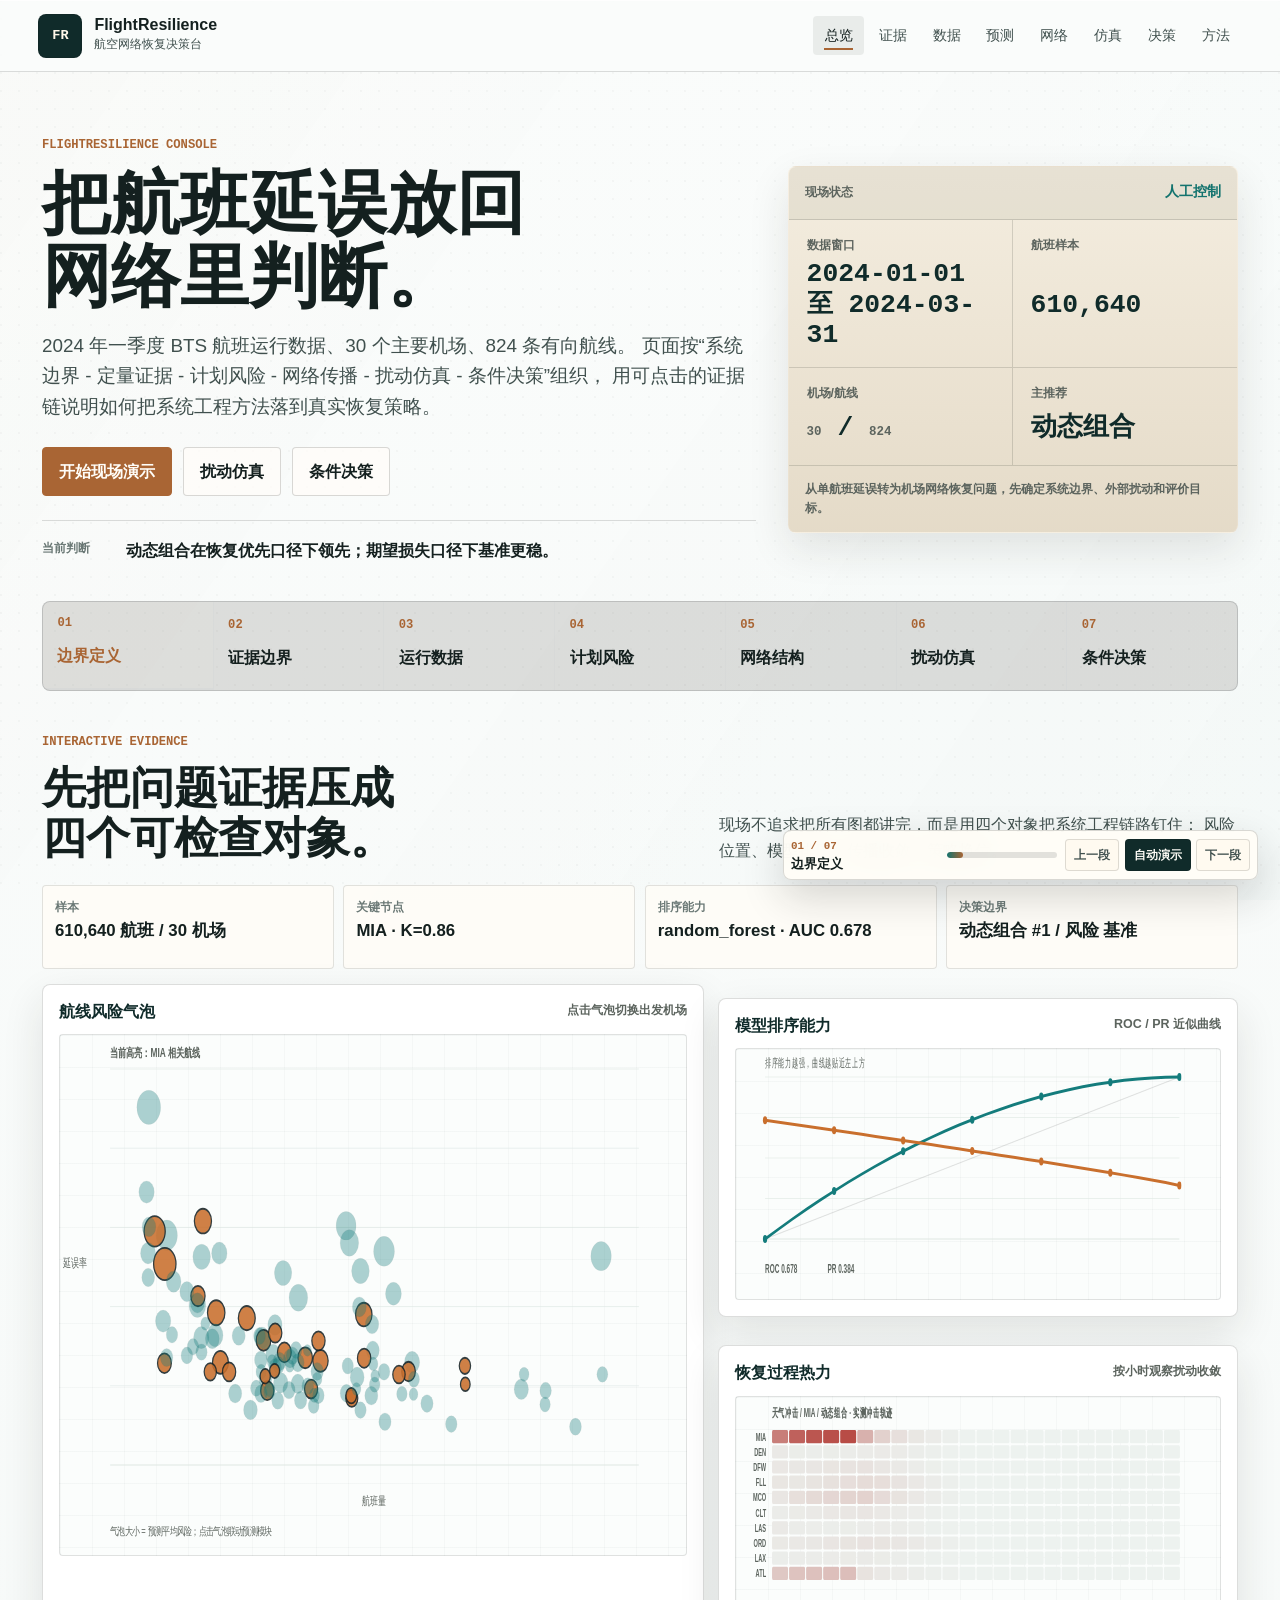
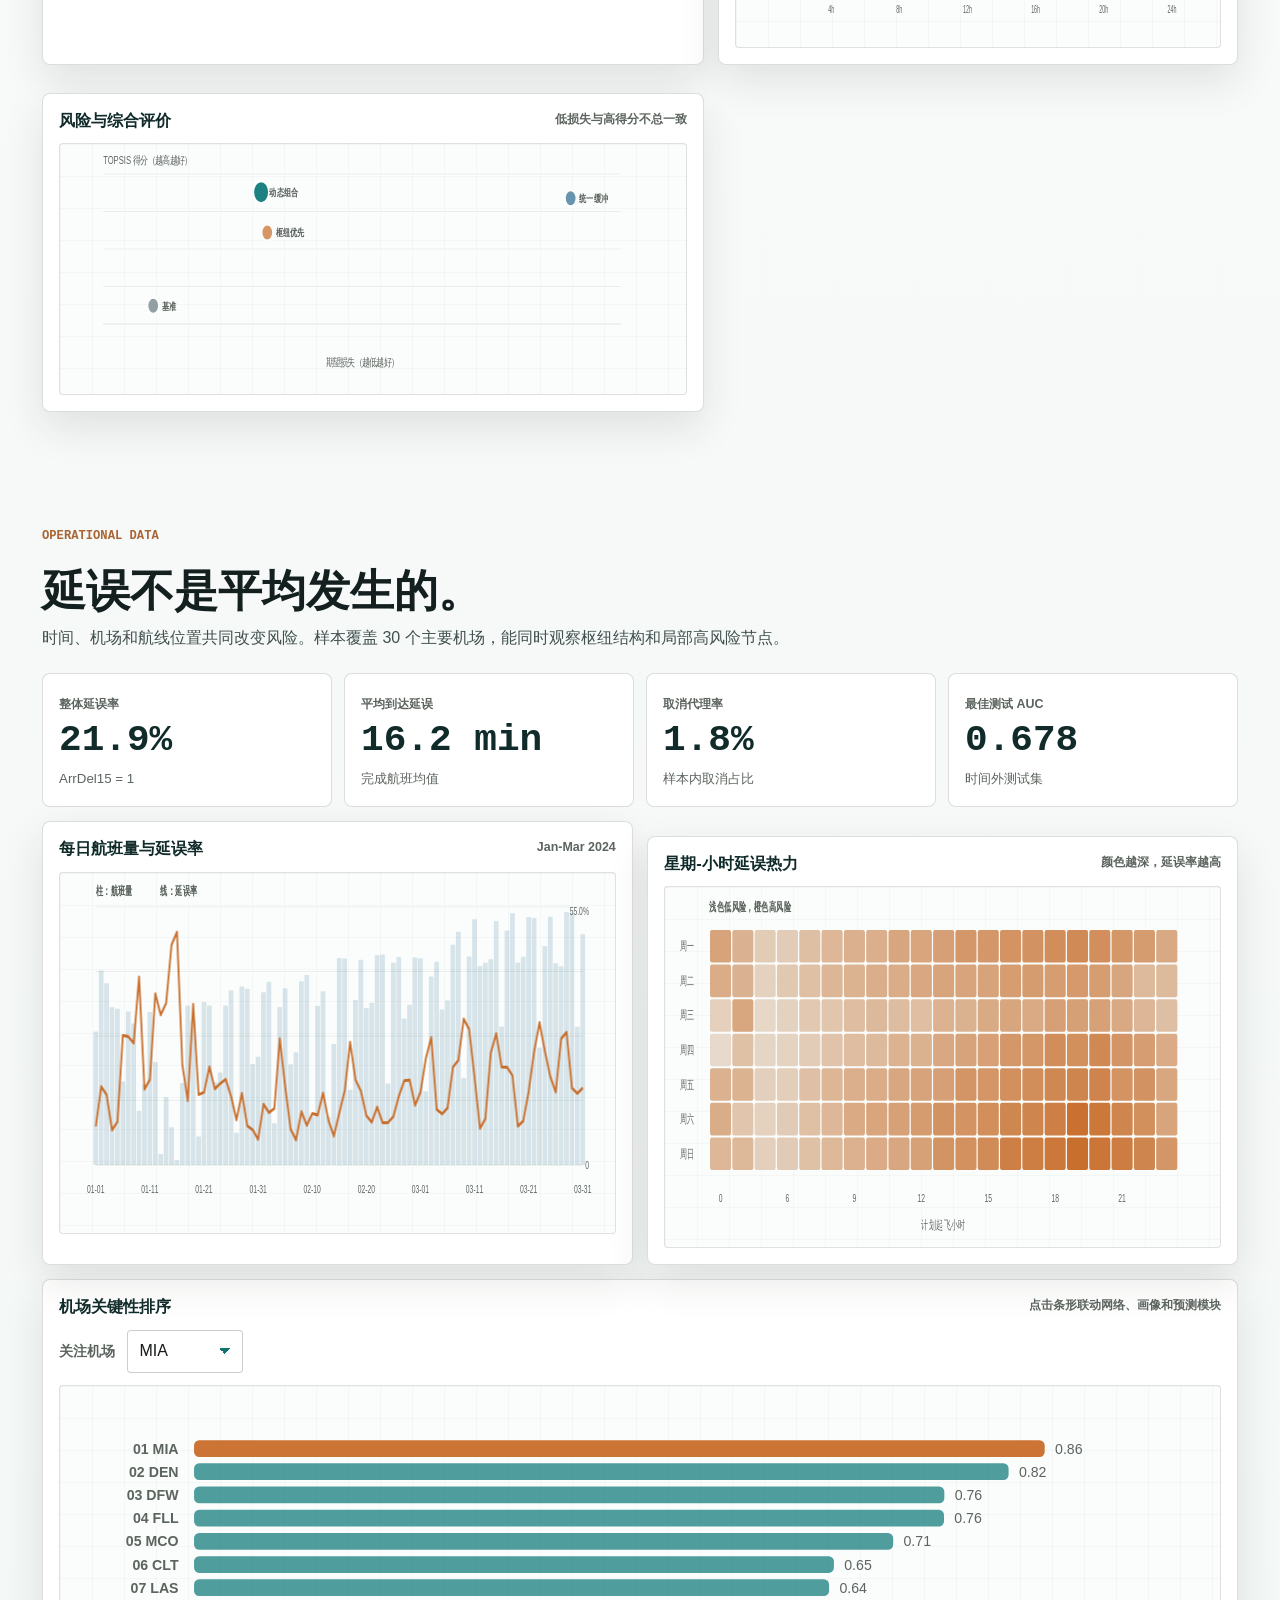
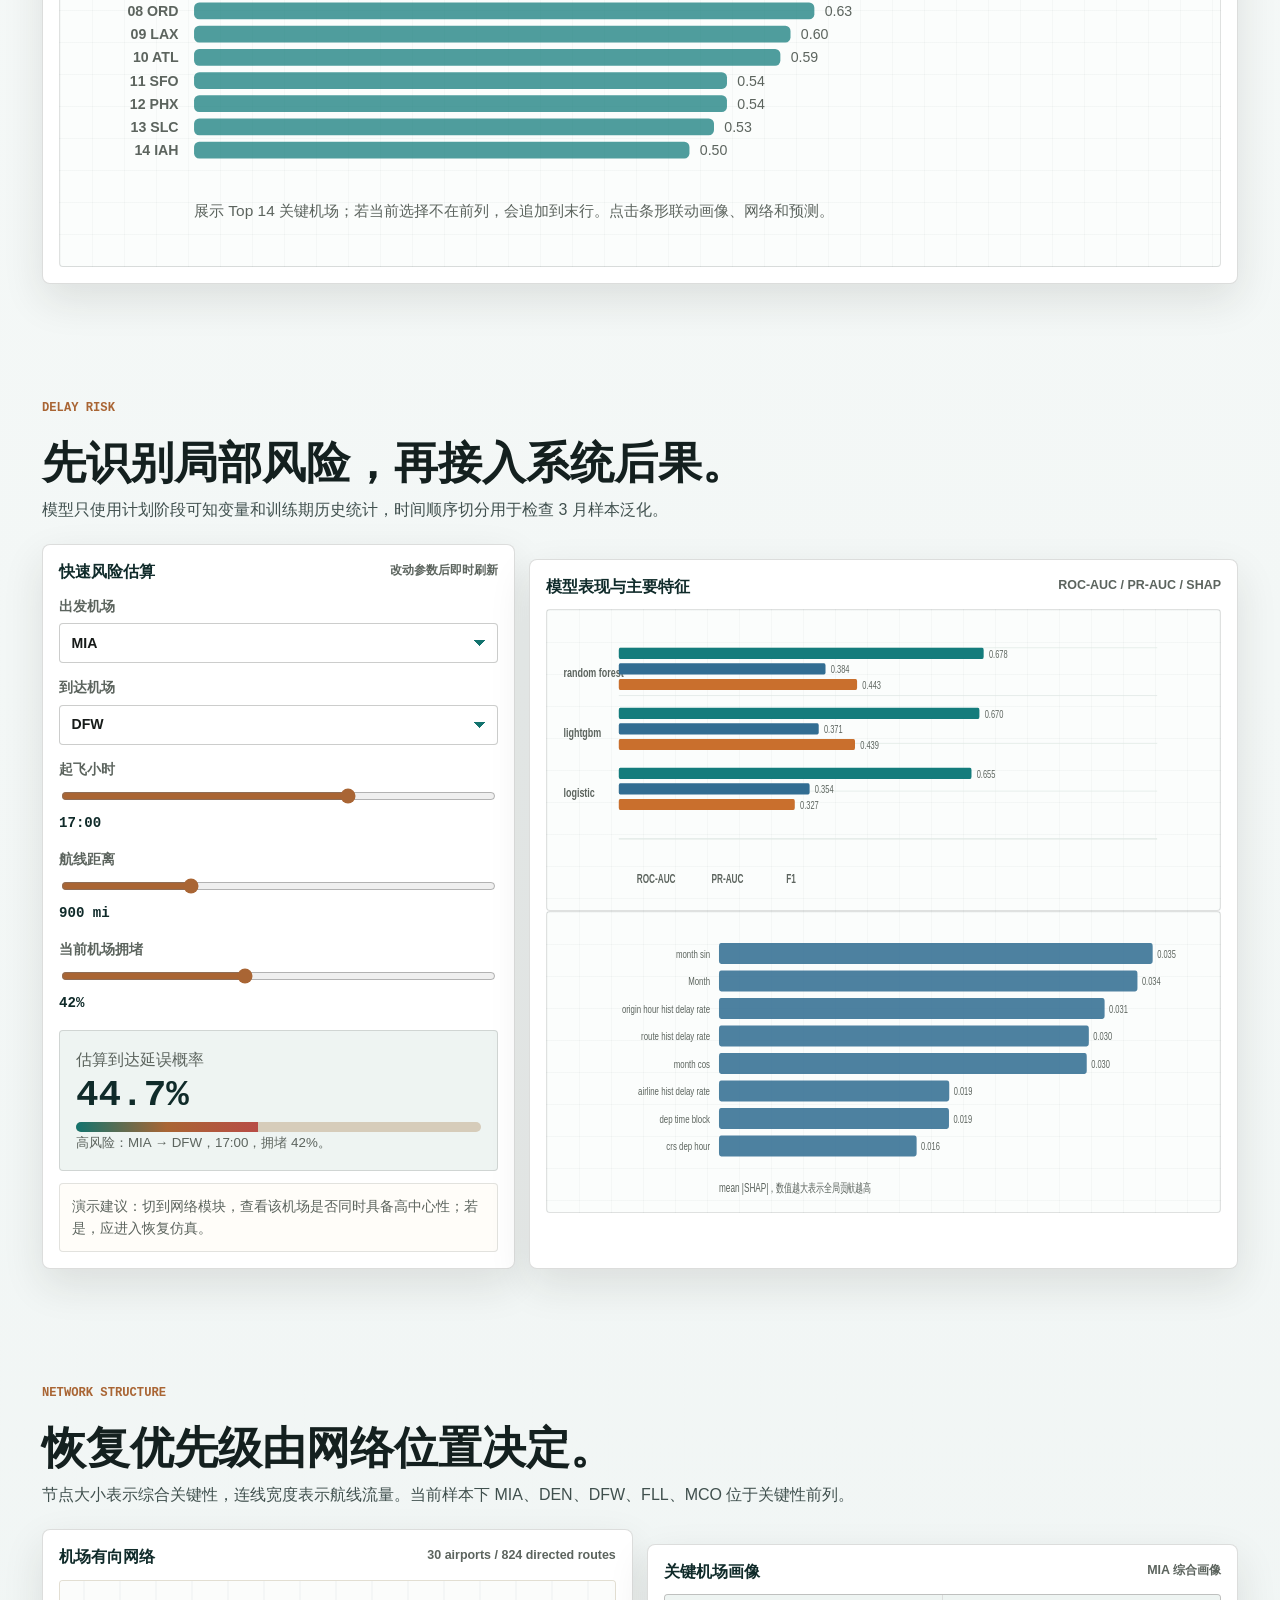
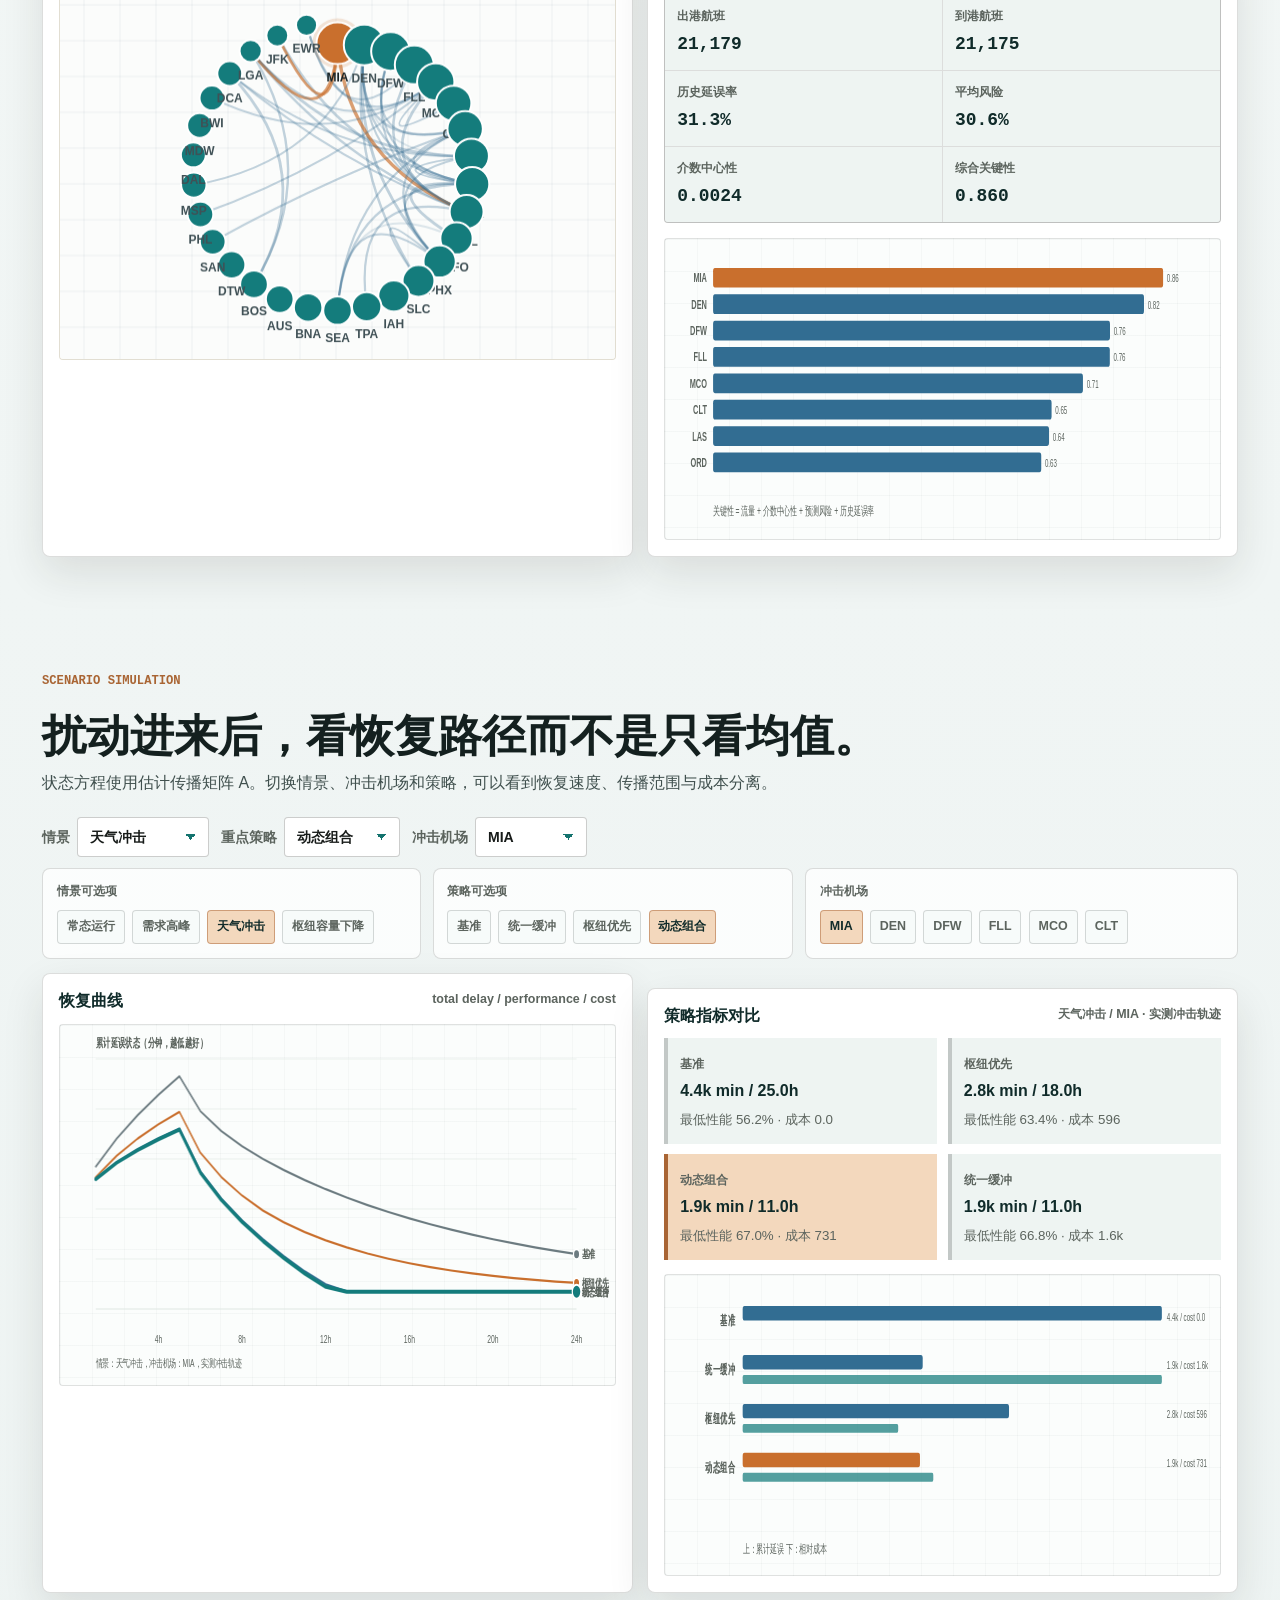
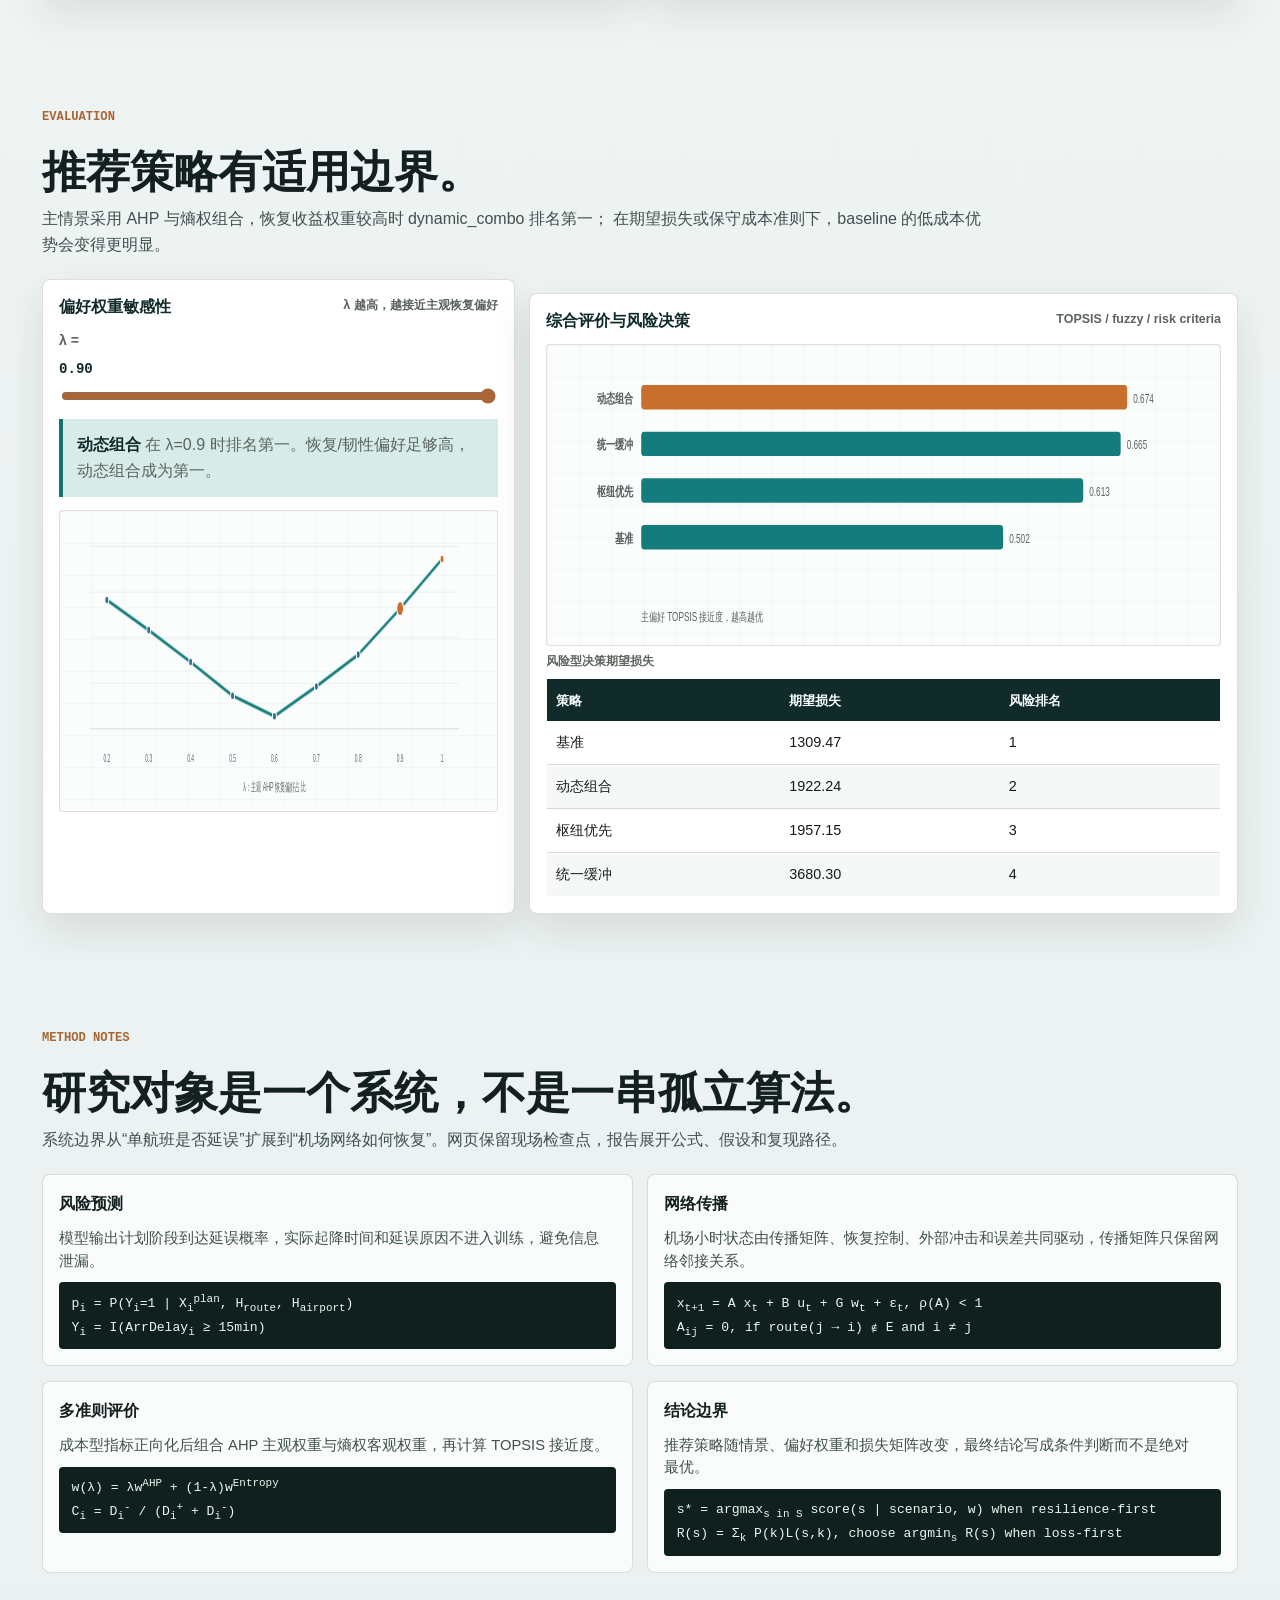
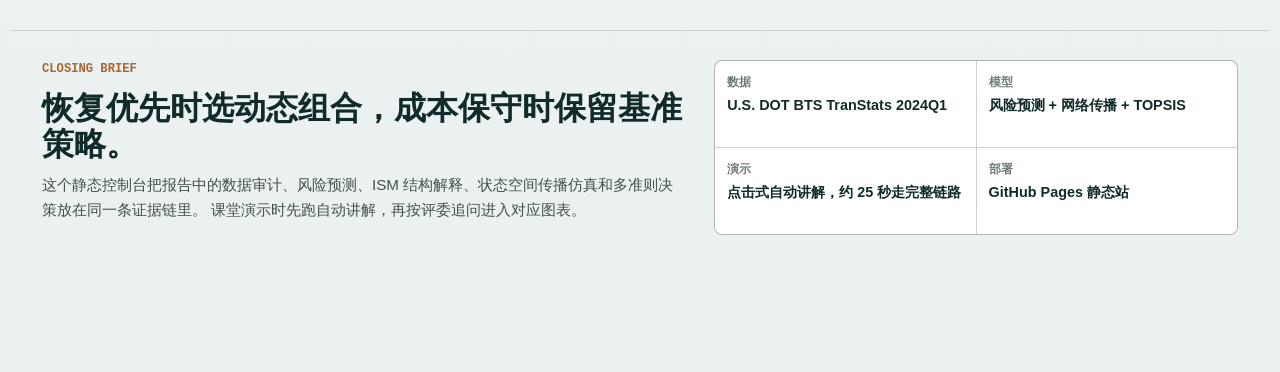
==== commit 8f6c752e: "Refine web auto demo interaction" ====
--- a/web/index.html
+++ b/web/index.html
@@ -50,25 +50,13 @@
         <button id="tour-play" type="button">自动演示</button>
         <button id="tour-next" type="button" aria-label="下一段演示">下一段</button>
       </div>
-      <div class="tour-story" aria-live="polite">
-        <div>
-          <span>系统问题</span>
-          <strong id="tour-question">局部延误何时会变成网络恢复问题？</strong>
-        </div>
-        <div>
-          <span>使用方法</span>
-          <strong id="tour-method">先定系统边界，再用数据、模型、仿真和评价闭环求解。</strong>
-        </div>
-        <div>
-          <span>定量证据</span>
-          <strong id="tour-evidence">等待静态数据加载。</strong>
-        </div>
-        <div>
-          <span>管理判断</span>
-          <strong id="tour-decision">恢复优先与成本保守会导向不同策略。</strong>
-        </div>
-      </div>
-      <div class="tour-action" id="tour-action">点击“自动演示”后，将按系统工程链路真实操作控件。</div>
+    </aside>
+
+    <aside class="demo-caption" id="demo-caption" aria-live="polite" aria-label="自动演示讲解">
+      <span id="demo-caption-step">01 / 07</span>
+      <strong id="demo-caption-title">边界定义</strong>
+      <p id="demo-caption-line">先定义系统边界，再进入定量证据、传播仿真和条件决策。</p>
+      <small id="demo-caption-action">点击“自动演示”后按顺序操作。</small>
     </aside>
 
     <main id="main">
--- a/web/assets/css/styles.css
+++ b/web/assets/css/styles.css
@@ -25,8 +25,8 @@
   --radius: 8px;
   --radius-lg: 8px;
   --max: 1260px;
-  --font: "Aptos", "Source Han Sans SC", "Noto Sans CJK SC", "HarmonyOS Sans SC", "Microsoft YaHei UI", "PingFang SC", "Segoe UI", Arial, sans-serif;
-  --font-heading: "Source Han Serif SC", "Noto Serif CJK SC", "STZhongsong", "Microsoft YaHei UI", serif;
+  --font: "IBM Plex Sans SC", "HarmonyOS Sans SC", "Source Han Sans SC", "Noto Sans CJK SC", "Microsoft YaHei UI", "PingFang SC", "Segoe UI", Arial, sans-serif;
+  --font-heading: "HarmonyOS Sans SC", "Source Han Sans SC", "Noto Sans CJK SC", "Microsoft YaHei UI", "PingFang SC", sans-serif;
   --mono: "Cascadia Mono", "JetBrains Mono", "SFMono-Regular", Consolas, "Liberation Mono", monospace;
   --ease: cubic-bezier(0.2, 0.82, 0.18, 1);
 }
@@ -42,7 +42,7 @@
 body {
   margin: 0;
   min-width: 320px;
-  padding-bottom: 0;
+  padding-bottom: 92px;
   background:
     linear-gradient(180deg, rgba(250, 252, 251, 0.98), rgba(243, 247, 246, 0.98) 46%, rgba(234, 241, 240, 0.99)),
     repeating-linear-gradient(90deg, rgba(18, 43, 42, 0.03) 0 1px, transparent 1px 76px),
@@ -50,8 +50,10 @@
     var(--bg);
   color: var(--ink);
   font-family: var(--font);
-  line-height: 1.55;
+  line-height: 1.6;
   font-variant-numeric: tabular-nums;
+  letter-spacing: 0;
+  line-break: loose;
   text-rendering: optimizeLegibility;
 }
 
@@ -121,13 +123,13 @@
   left: 0;
   top: 0;
   z-index: 90;
-  width: 18px;
-  height: 18px;
+  width: 22px;
+  height: 22px;
   transform: translate(-50%, -50%) scale(0);
   border: 2px solid #ffffff;
   border-radius: 999px;
   background: var(--copper);
-  box-shadow: 0 0 0 8px rgba(169, 101, 52, 0.16), 0 10px 24px rgba(20, 32, 31, 0.25);
+  box-shadow: 0 0 0 8px rgba(169, 101, 52, 0.16), 0 0 0 18px rgba(19, 115, 110, 0.08), 0 10px 24px rgba(20, 32, 31, 0.25);
   opacity: 0;
   pointer-events: none;
   transition: left 360ms var(--ease), top 360ms var(--ease), opacity 160ms var(--ease), transform 160ms var(--ease);
@@ -147,28 +149,45 @@
   outline: 3px solid rgba(169, 101, 52, 0.48) !important;
   outline-offset: 4px;
   box-shadow: 0 0 0 8px rgba(169, 101, 52, 0.12), var(--shadow) !important;
+  animation: demo-pulse 880ms var(--ease) both;
 }
 
 svg .is-demo-target {
   filter: drop-shadow(0 0 8px rgba(169, 101, 52, 0.42));
 }
 
+@keyframes demo-pulse {
+  0% {
+    outline-color: rgba(169, 101, 52, 0);
+    box-shadow: 0 0 0 0 rgba(169, 101, 52, 0);
+  }
+  42% {
+    outline-color: rgba(169, 101, 52, 0.58);
+    box-shadow: 0 0 0 12px rgba(169, 101, 52, 0.14), var(--shadow);
+  }
+  100% {
+    outline-color: rgba(169, 101, 52, 0.42);
+    box-shadow: 0 0 0 8px rgba(169, 101, 52, 0.1), var(--shadow);
+  }
+}
+
 .presentation-dock {
-  position: sticky;
-  top: 72px;
-  z-index: 45;
-  display: grid;
-  grid-template-columns: minmax(150px, 210px) minmax(96px, 1fr) auto;
+  position: fixed;
+  right: clamp(0.75rem, 2vw, 1.35rem);
+  bottom: clamp(0.75rem, 2vw, 1.25rem);
+  z-index: 86;
+  display: grid;
+  grid-template-columns: minmax(98px, 148px) minmax(72px, 110px) auto;
   align-items: center;
-  gap: 0.65rem;
-  max-width: var(--max);
-  margin: 0.65rem auto 0;
-  padding: 0.65rem clamp(0.8rem, 2vw, 1rem);
+  gap: 0.5rem;
+  max-width: min(560px, calc(100vw - 1.5rem));
+  margin: 0;
+  padding: 0.45rem;
   border: 1px solid rgba(23, 27, 25, 0.16);
   border-radius: var(--radius);
   background: rgba(255, 253, 247, 0.94);
   backdrop-filter: blur(14px);
-  box-shadow: 0 10px 28px rgba(26, 29, 27, 0.15);
+  box-shadow: 0 16px 42px rgba(26, 29, 27, 0.18);
 }
 
 .dock-copy {
@@ -214,46 +233,64 @@
   gap: 0.35rem;
 }
 
-.tour-story {
-  grid-column: 1 / -1;
-  display: grid;
-  grid-template-columns: repeat(4, minmax(0, 1fr));
-  gap: 1px;
-  overflow: hidden;
-  border: 1px solid rgba(23, 27, 25, 0.1);
-  border-radius: var(--radius-sm);
-  background: rgba(23, 27, 25, 0.12);
-}
-
-.tour-story div {
-  min-height: 72px;
-  padding: 0.62rem 0.68rem;
-  background: rgba(255, 255, 255, 0.82);
-}
-
-.tour-story span,
-.tour-action {
-  color: var(--muted);
-  font-size: 0.72rem;
-  font-weight: 850;
-}
-
-.tour-story strong {
-  display: block;
-  margin-top: 0.25rem;
-  color: var(--ink);
+.demo-caption {
+  position: fixed;
+  left: clamp(0.9rem, 2vw, 1.35rem);
+  bottom: clamp(0.9rem, 2vw, 1.25rem);
+  z-index: 84;
+  width: min(410px, calc(100vw - 2rem));
+  padding: 0.72rem 0.82rem;
+  border: 1px solid rgba(255, 255, 255, 0.18);
+  border-radius: var(--radius);
+  background: rgba(16, 43, 42, 0.94);
+  color: #fffdf6;
+  box-shadow: 0 16px 40px rgba(20, 32, 31, 0.26);
+  opacity: 0;
+  pointer-events: none;
+  transform: translateY(16px);
+  transition: opacity 220ms var(--ease), transform 220ms var(--ease);
+}
+
+.tour-is-playing .demo-caption {
+  opacity: 1;
+  transform: translateY(0);
+}
+
+.demo-caption span {
+  display: inline-block;
+  margin-bottom: 0.2rem;
+  color: #f3d8bd;
+  font-family: var(--mono);
+  font-size: 0.7rem;
+  font-weight: 900;
+}
+
+.demo-caption strong,
+.demo-caption p,
+.demo-caption small {
+  display: block;
+}
+
+.demo-caption strong {
+  font-size: 0.98rem;
+  line-height: 1.24;
+}
+
+.demo-caption p {
+  margin: 0.28rem 0 0;
+  color: rgba(255, 253, 246, 0.9);
   font-size: 0.86rem;
-  font-weight: 760;
-  line-height: 1.38;
-}
-
-.tour-action {
-  grid-column: 1 / -1;
-  min-height: 30px;
-  padding: 0.42rem 0.6rem;
-  border-left: 3px solid var(--copper);
-  background: rgba(243, 216, 189, 0.42);
-  color: var(--ink-soft);
+  line-height: 1.48;
+  text-wrap: pretty;
+}
+
+.demo-caption small {
+  margin-top: 0.45rem;
+  padding-top: 0.45rem;
+  border-top: 1px solid rgba(255, 255, 255, 0.14);
+  color: rgba(255, 253, 246, 0.72);
+  font-size: 0.76rem;
+  line-height: 1.42;
 }
 
 .dock-actions button,
@@ -398,16 +435,18 @@
 h2,
 h3,
 p {
-  overflow-wrap: anywhere;
+  overflow-wrap: break-word;
+  word-break: normal;
+  text-wrap: pretty;
 }
 
 h1 {
   max-width: 880px;
   margin: 0;
   font-family: var(--font-heading);
-  font-weight: 800;
-  font-size: clamp(2.55rem, 6vw, 5.15rem);
-  line-height: 1.02;
+  font-weight: 880;
+  font-size: clamp(2.4rem, 5.4vw, 4.8rem);
+  line-height: 1.05;
   letter-spacing: 0;
   text-wrap: balance;
 }
@@ -583,9 +622,9 @@
   margin: 0;
   color: var(--ink);
   font-family: var(--font-heading);
-  font-weight: 800;
-  font-size: clamp(1.65rem, 4vw, 3.05rem);
-  line-height: 1.08;
+  font-weight: 860;
+  font-size: clamp(1.58rem, 3.55vw, 2.72rem);
+  line-height: 1.14;
   letter-spacing: 0;
   text-wrap: balance;
 }
@@ -829,6 +868,27 @@
   font-family: var(--font);
 }
 
+.chart svg path,
+.chart svg rect,
+.chart svg circle {
+  transition: opacity 220ms var(--ease), transform 220ms var(--ease), stroke-width 220ms var(--ease), r 220ms var(--ease);
+}
+
+.chart svg path {
+  animation: chart-line-in 520ms var(--ease) both;
+}
+
+.chart svg circle[role="button"],
+.chart svg rect[role="button"] {
+  cursor: pointer;
+}
+
+.chart svg circle[role="button"]:hover,
+.chart svg rect[role="button"]:hover {
+  transform: scale(1.06);
+  transform-origin: center;
+}
+
 .chart .empty {
   display: grid;
   place-items: center;
@@ -851,6 +911,14 @@
   font-weight: 760;
 }
 
+.sim-controls label,
+.airport-toolbar label {
+  display: inline-flex;
+  align-items: center;
+  gap: 0.45rem;
+  white-space: nowrap;
+}
+
 select,
 input[type="range"] {
   accent-color: var(--copper);
@@ -858,6 +926,7 @@
 
 select {
   min-height: 40px;
+  min-width: 116px;
   max-width: 100%;
   padding: 0.48rem 2.15rem 0.48rem 0.72rem;
   border: 1px solid rgba(23, 27, 25, 0.22);
@@ -873,6 +942,10 @@
   transition: border-color 160ms var(--ease), box-shadow 160ms var(--ease), background-color 160ms var(--ease);
 }
 
+#shock-airport-select {
+  min-width: 112px;
+}
+
 select:hover {
   border-color: rgba(19, 115, 110, 0.46);
   box-shadow: 0 0 0 3px rgba(19, 115, 110, 0.08);
@@ -880,7 +953,7 @@
 
 .option-ledger {
   display: grid;
-  grid-template-columns: repeat(2, minmax(0, 1fr));
+  grid-template-columns: minmax(0, 1.05fr) minmax(0, 1fr) minmax(0, 1.2fr);
   gap: 0.75rem;
   margin: -0.15rem 0 0.9rem;
 }
@@ -905,6 +978,7 @@
   display: flex;
   flex-wrap: wrap;
   gap: 0.45rem;
+  align-items: center;
 }
 
 .option-chip {
@@ -1291,6 +1365,17 @@
   }
 }
 
+@keyframes chart-line-in {
+  from {
+    opacity: 0.2;
+    stroke-dasharray: 3 9;
+  }
+  to {
+    opacity: 1;
+    stroke-dasharray: 900 0;
+  }
+}
+
 @media (max-width: 1040px) {
   .topbar {
     align-items: flex-start;
@@ -1310,14 +1395,8 @@
   }
 
   .presentation-dock {
-    top: 0;
-    grid-template-columns: minmax(0, 1fr) 72px auto;
-    gap: 0.42rem;
-    margin: 0.5rem 0.75rem 0;
-  }
-
-  .tour-story {
-    grid-template-columns: repeat(2, minmax(0, 1fr));
+    grid-template-columns: minmax(92px, 128px) 74px auto;
+    gap: 0.4rem;
   }
 
   .hero {
@@ -1396,18 +1475,20 @@
   }
 
   .presentation-dock {
-    position: sticky;
-    top: 0;
-    bottom: auto;
-    left: 0.5rem;
-    right: 0.5rem;
-    margin: 0.5rem;
+    position: fixed;
+    right: 0.55rem;
+    bottom: 0.55rem;
+    left: 0.55rem;
     grid-template-columns: minmax(0, 1fr) 64px;
     padding: 0.38rem;
   }
 
-  .tour-story {
-    grid-template-columns: 1fr;
+  .demo-caption {
+    left: 0.55rem;
+    right: 0.55rem;
+    bottom: 5.35rem;
+    width: auto;
+    padding: 0.64rem 0.72rem;
   }
 
   .dock-actions {
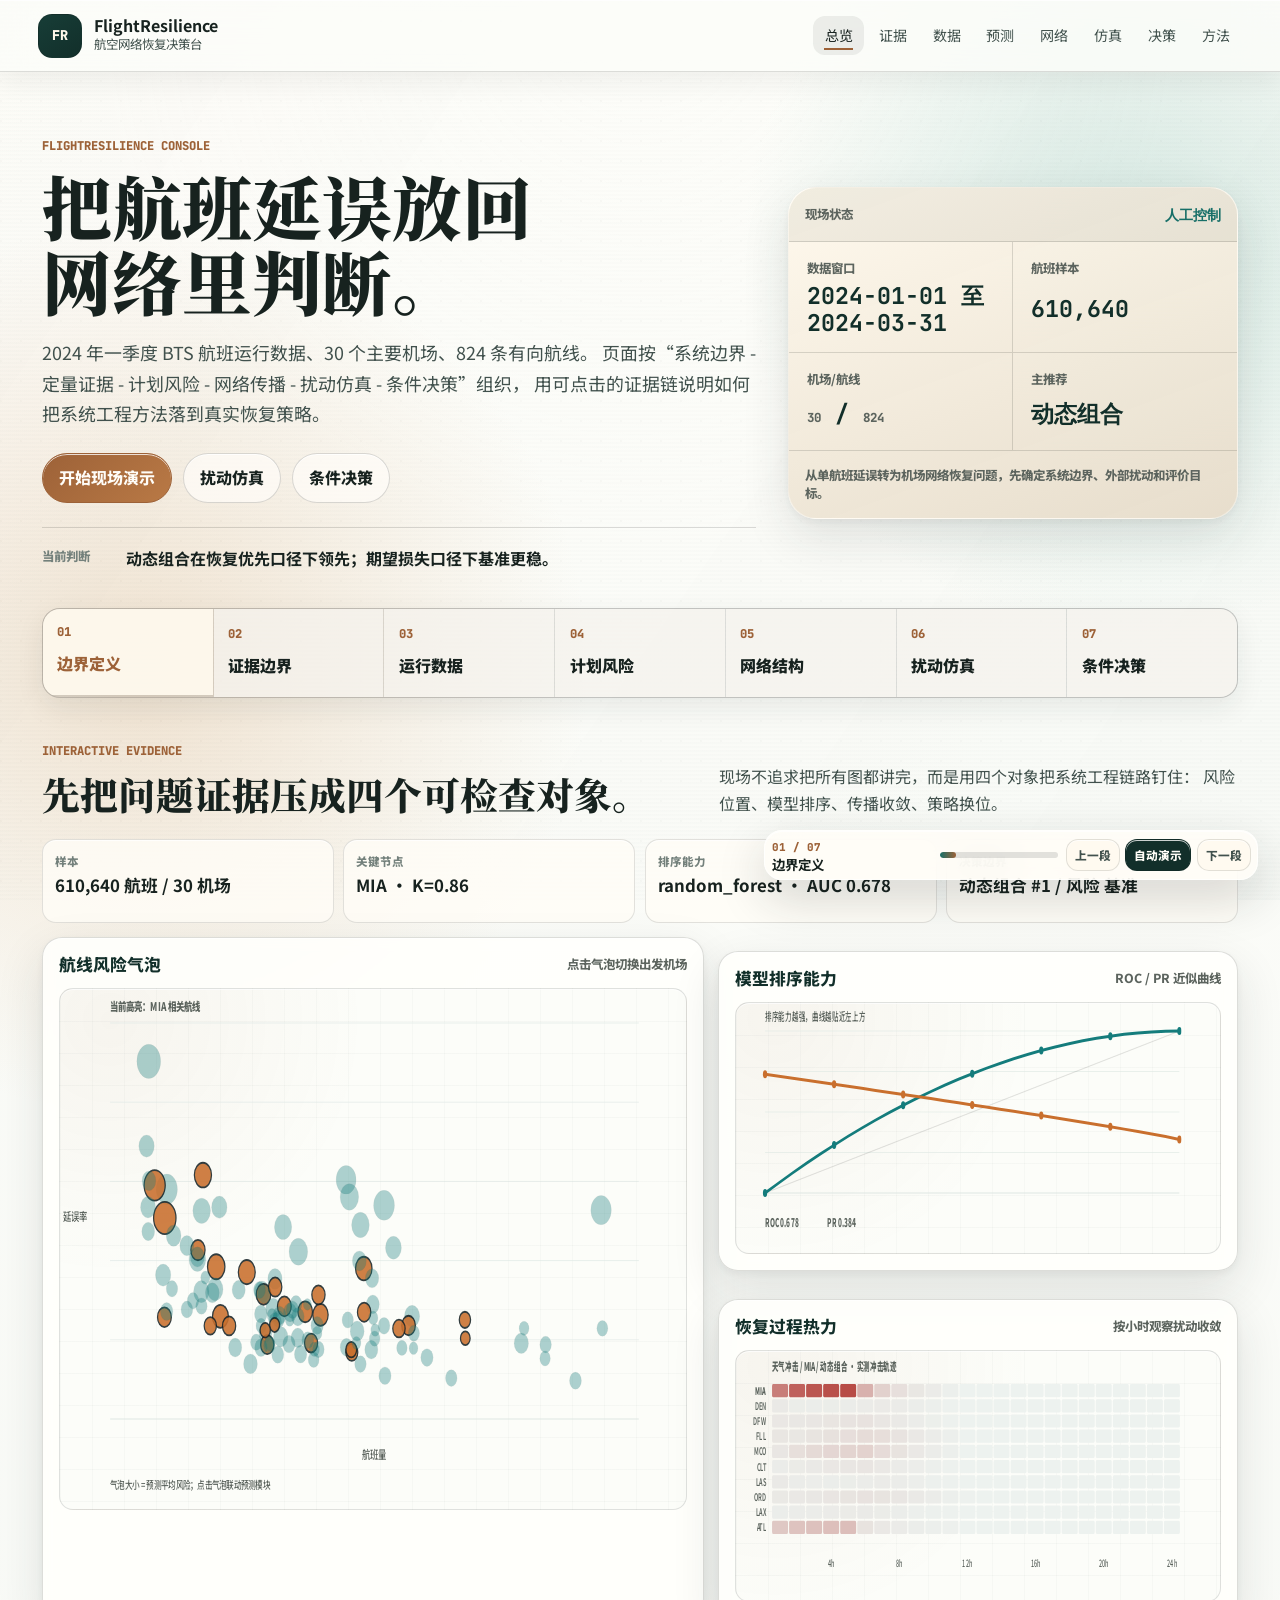
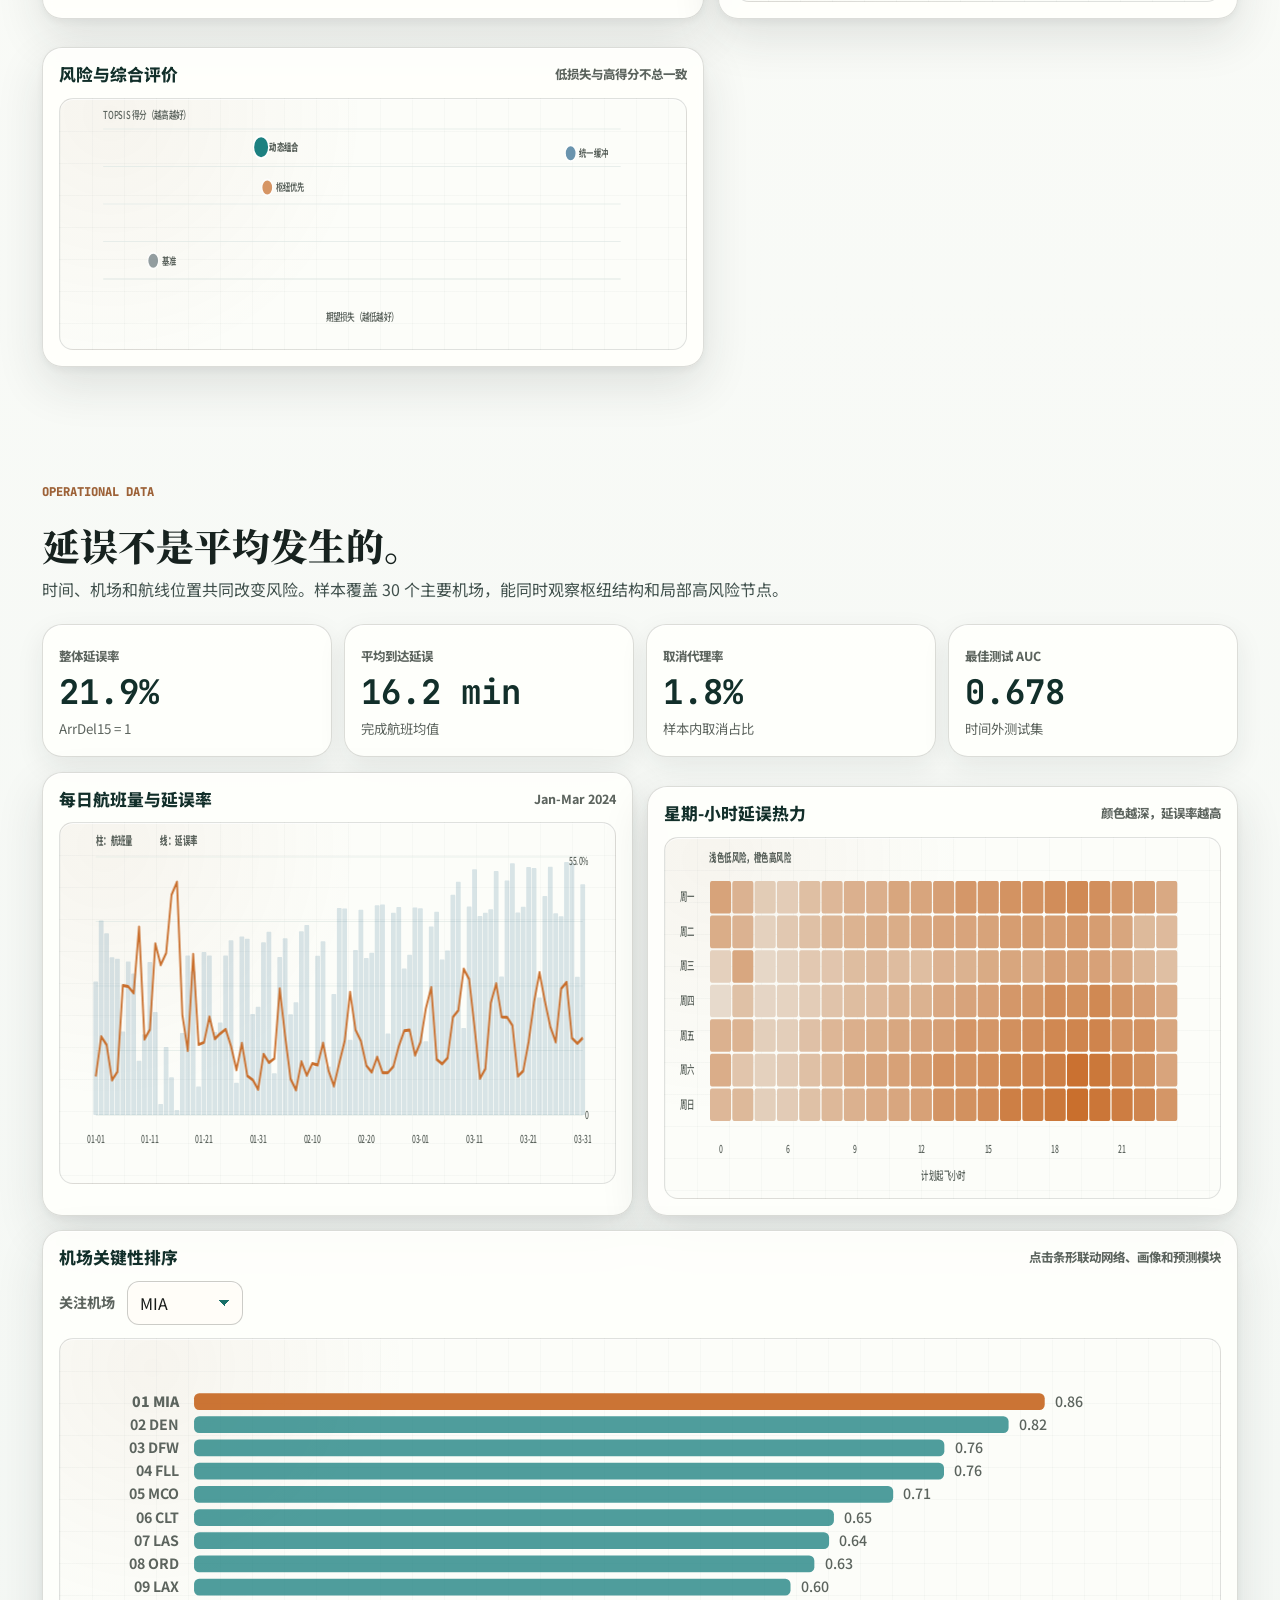
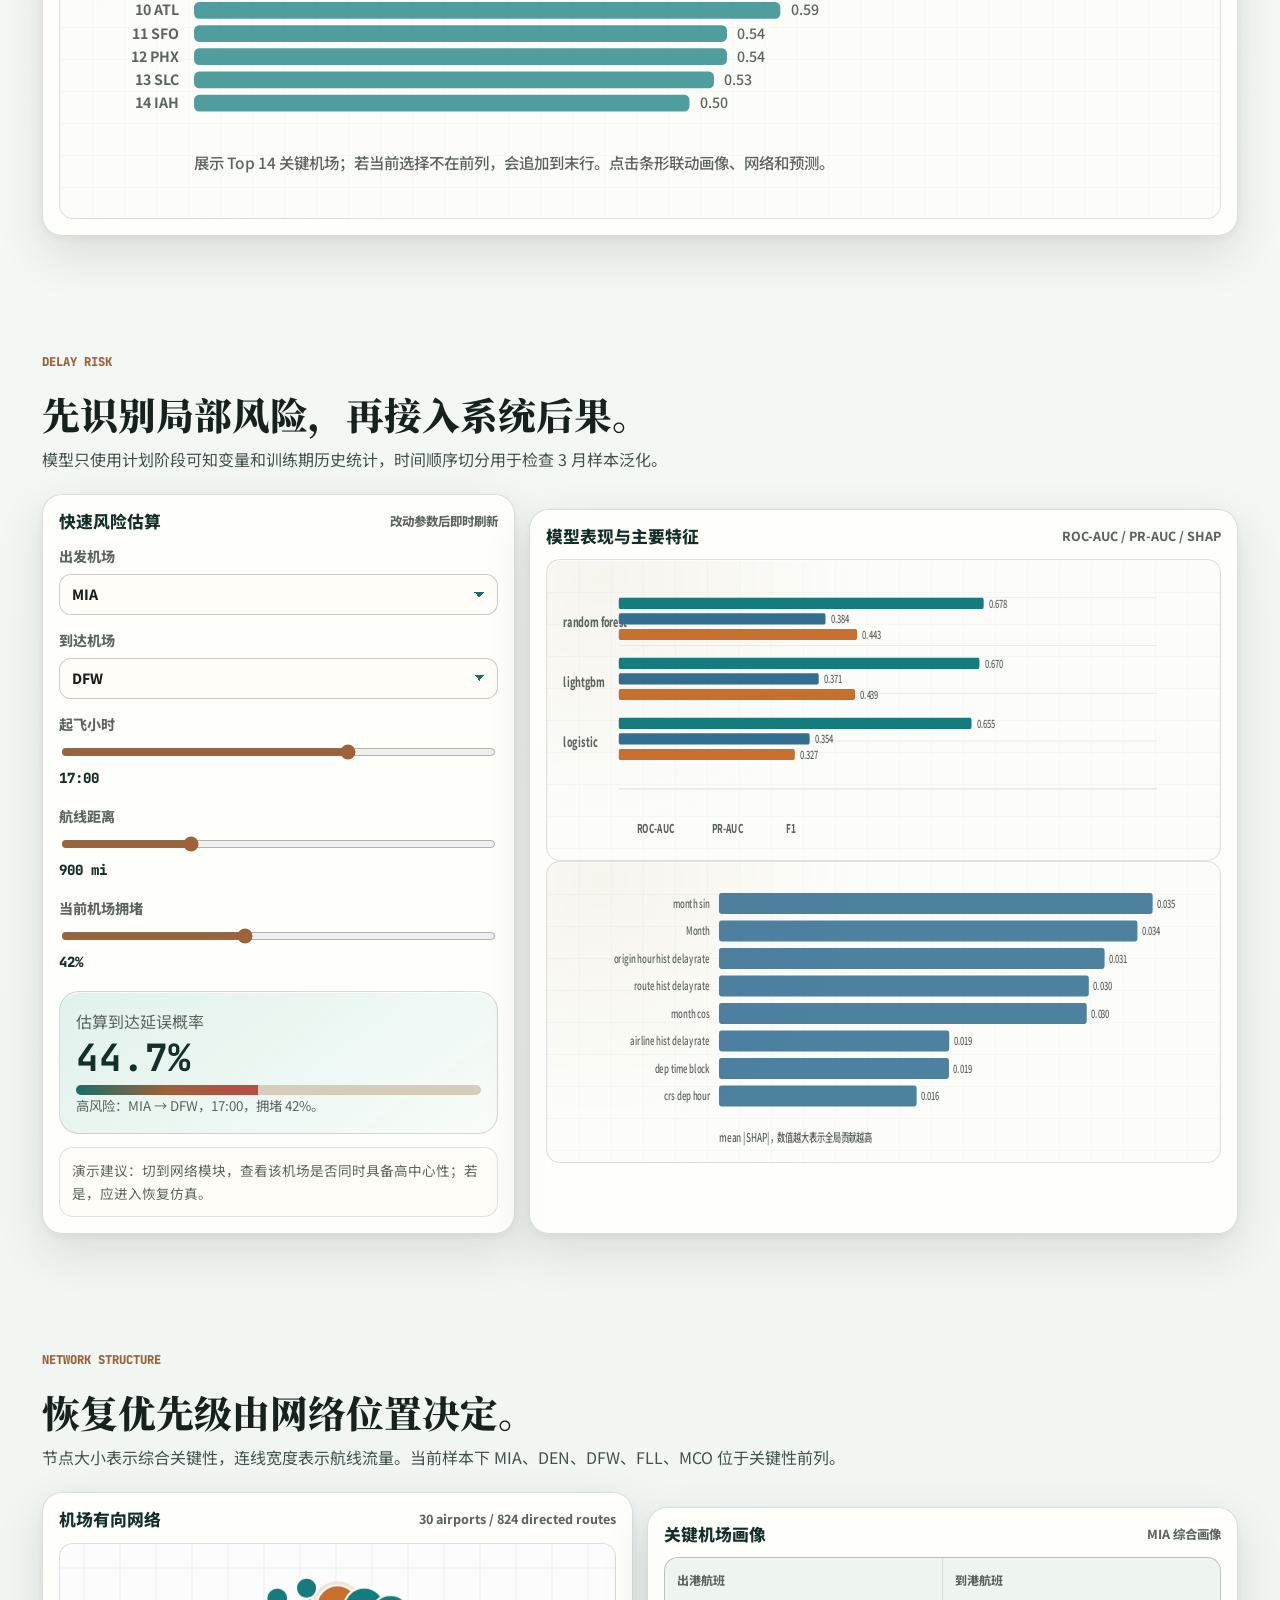
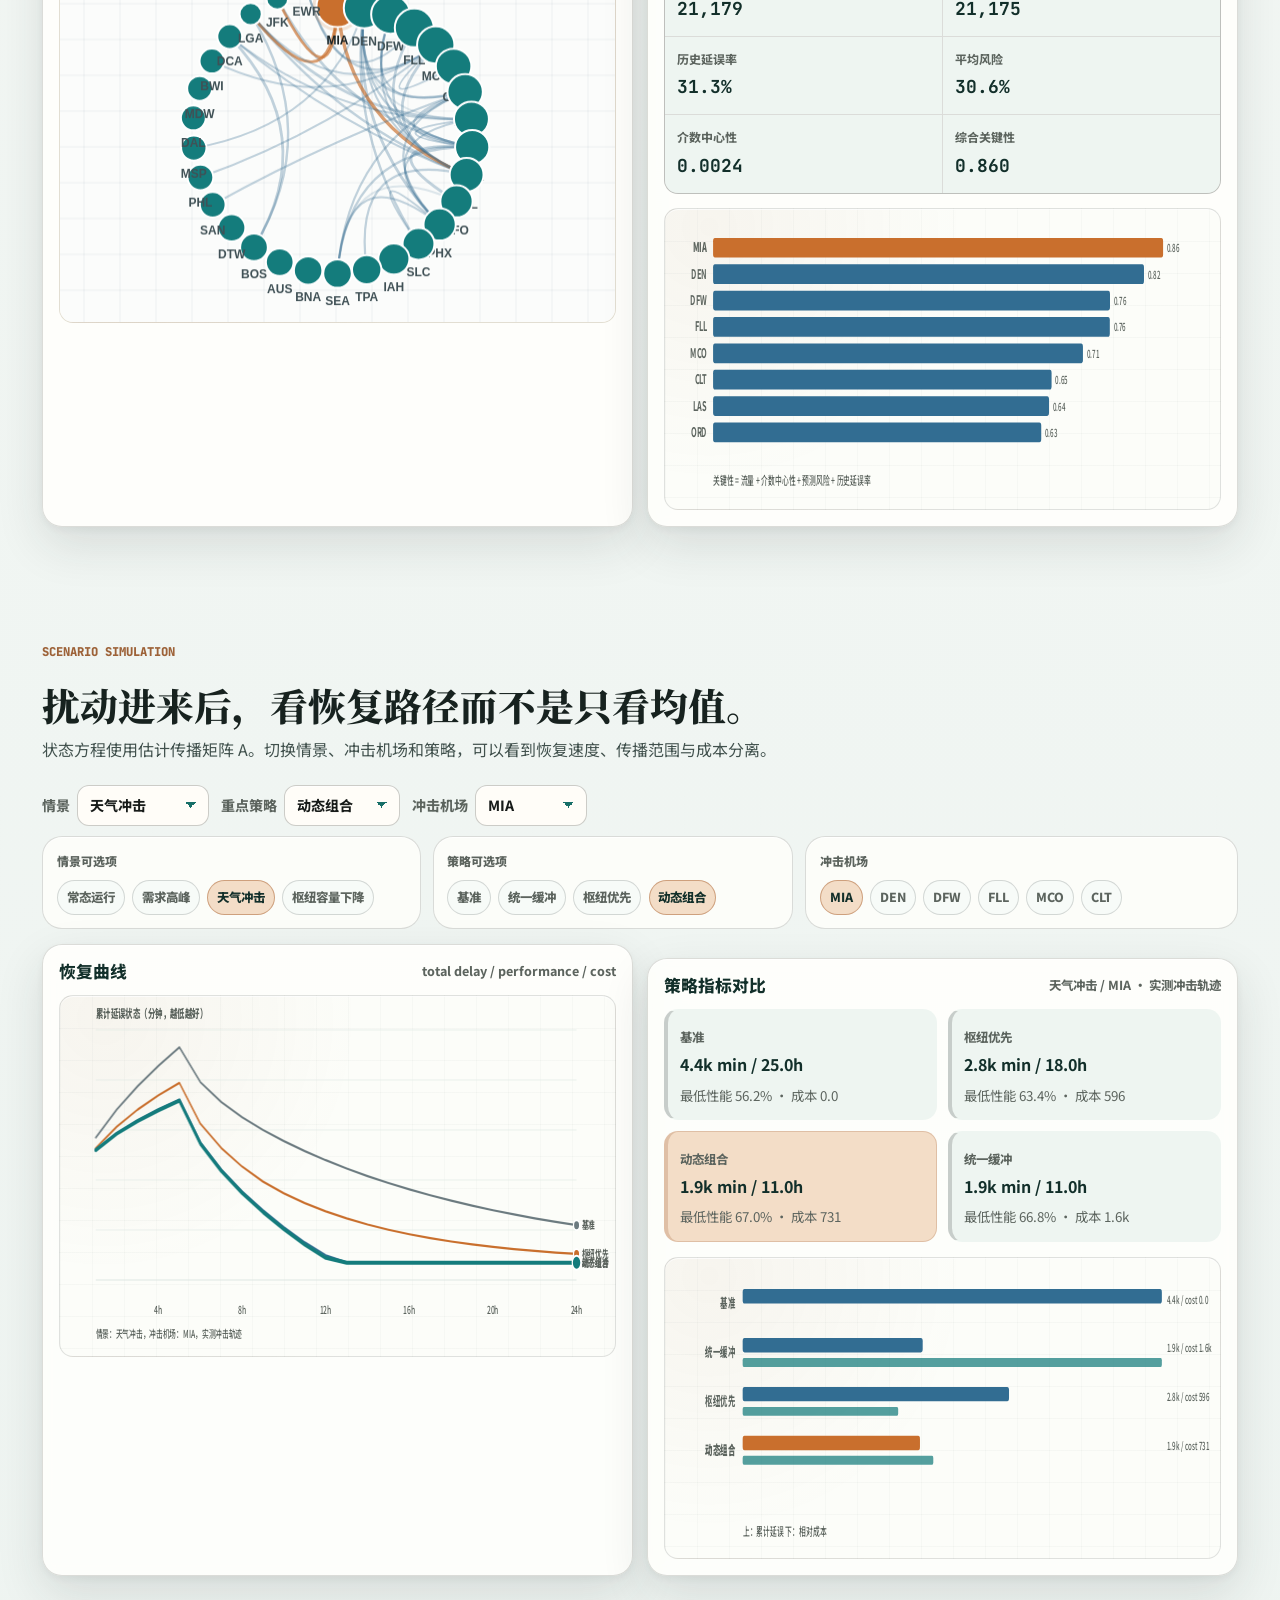
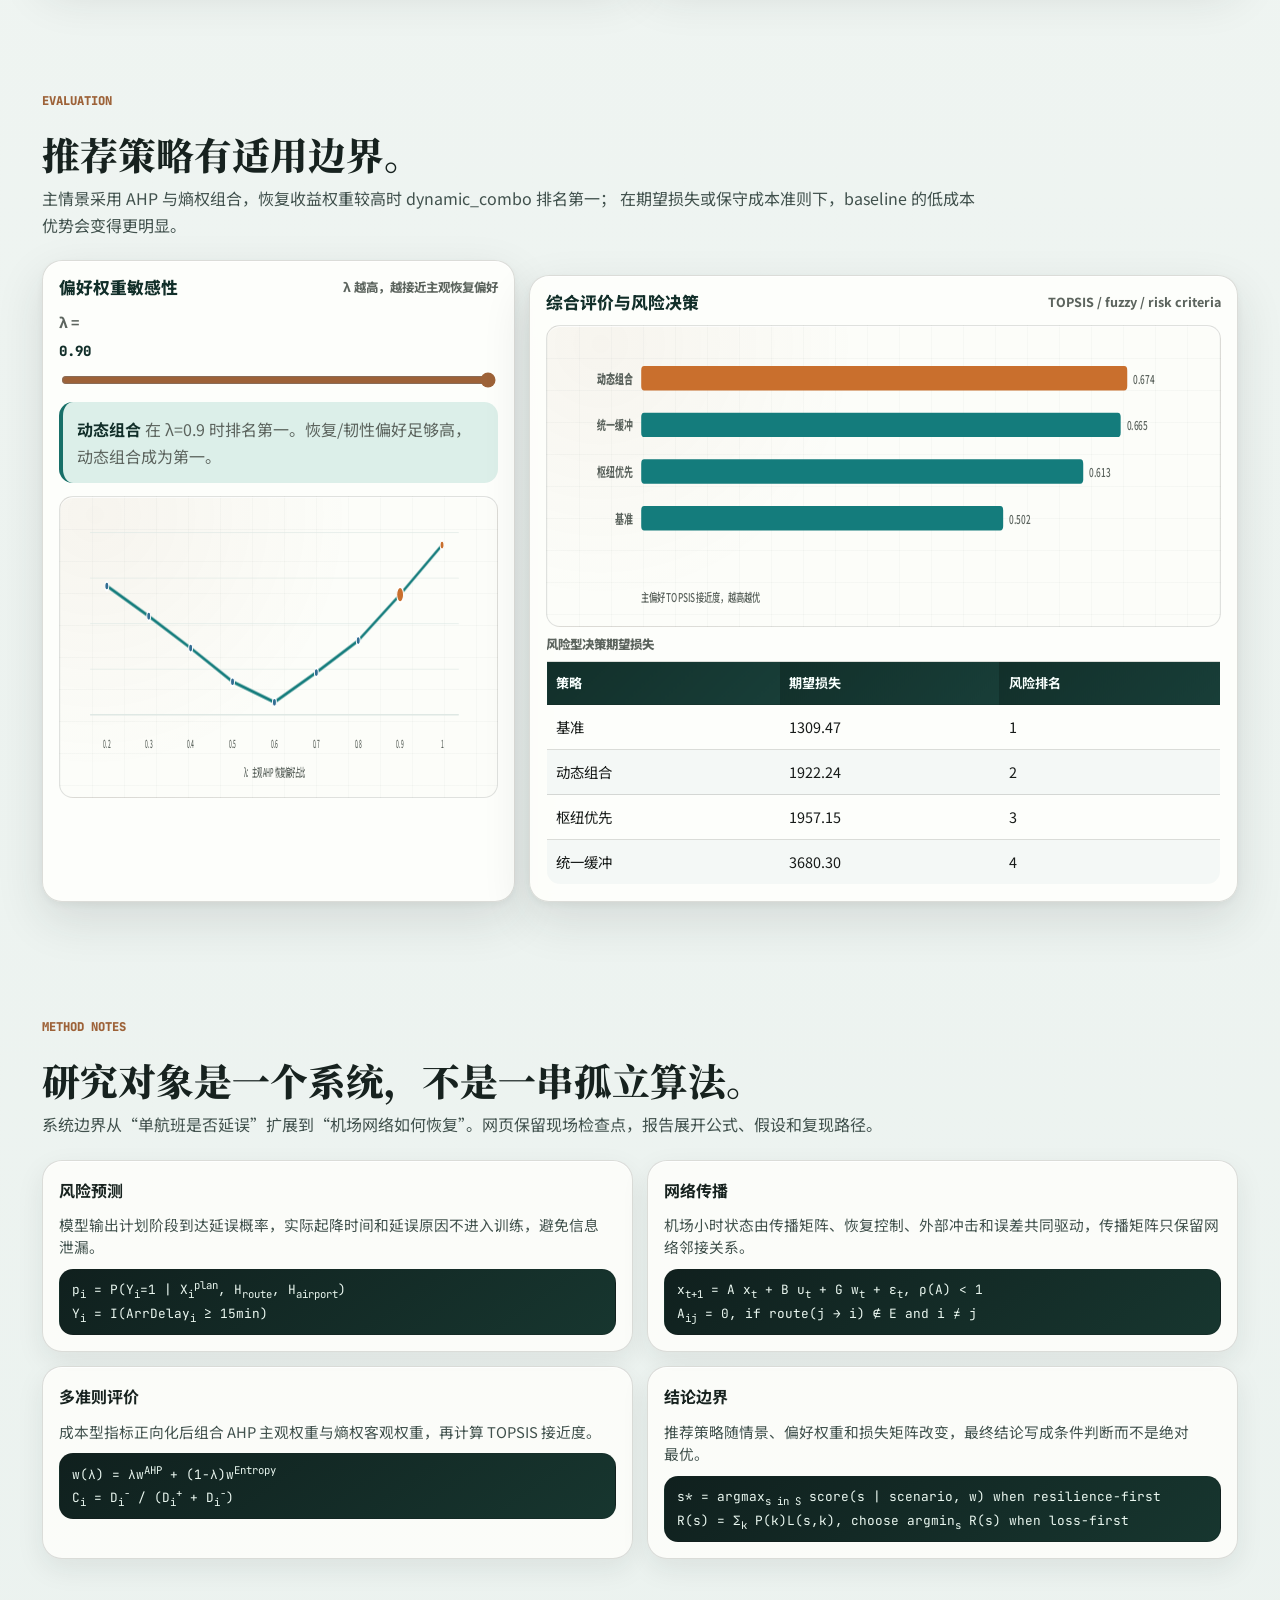
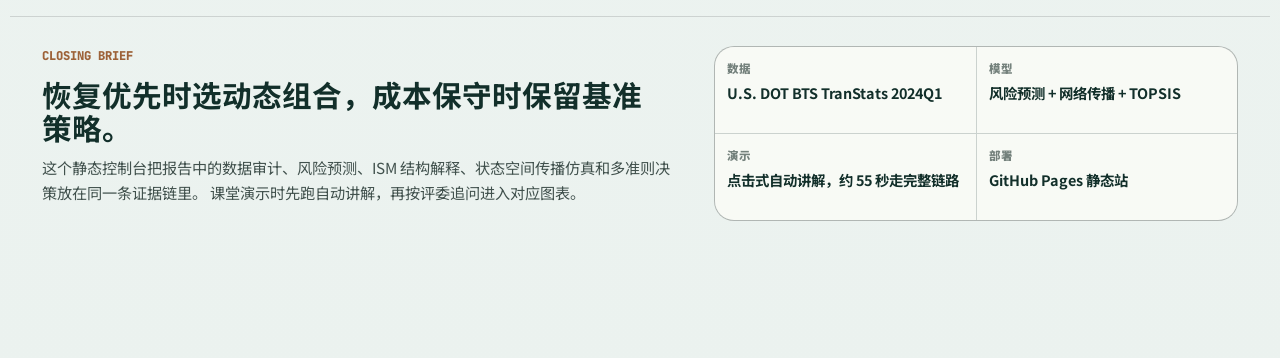
==== commit a84a8a19: "Polish web typography and guided demo" ====
--- a/web/index.html
+++ b/web/index.html
@@ -12,6 +12,12 @@
     <meta property="og:description" content="BTS 2024 年一季度航班数据、30 个主要机场、824 条有向航线。" />
     <meta property="og:type" content="website" />
     <link rel="icon" href="assets/media/favicon.svg" type="image/svg+xml" />
+    <link rel="preconnect" href="https://fonts.googleapis.com" />
+    <link rel="preconnect" href="https://fonts.gstatic.com" crossorigin />
+    <link
+      href="https://fonts.googleapis.com/css2?family=JetBrains+Mono:wght@500;600;700;800&family=Noto+Sans+SC:wght@400;500;600;700;800;900&family=Noto+Serif+SC:wght@600;700;800;900&display=swap"
+      rel="stylesheet"
+    />
     <link rel="stylesheet" href="assets/css/styles.css" />
   </head>
   <body>
@@ -55,7 +61,24 @@
     <aside class="demo-caption" id="demo-caption" aria-live="polite" aria-label="自动演示讲解">
       <span id="demo-caption-step">01 / 07</span>
       <strong id="demo-caption-title">边界定义</strong>
-      <p id="demo-caption-line">先定义系统边界，再进入定量证据、传播仿真和条件决策。</p>
+      <div class="demo-caption-track">
+        <div>
+          <em>问题</em>
+          <p id="demo-caption-question">局部延误什么时候会变成网络恢复问题？</p>
+        </div>
+        <div>
+          <em>方法</em>
+          <p id="demo-caption-method">系统边界、多主体目标冲突和网络恢复策略选择。</p>
+        </div>
+        <div>
+          <em>证据</em>
+          <p id="demo-caption-line">先定义系统边界，再进入定量证据、传播仿真和条件决策。</p>
+        </div>
+        <div>
+          <em>结论</em>
+          <p id="demo-caption-decision">结论必须带情景和偏好边界。</p>
+        </div>
+      </div>
       <small id="demo-caption-action">点击“自动演示”后按顺序操作。</small>
     </aside>
 
@@ -459,7 +482,7 @@
       <div class="footer-grid" aria-label="交付物索引">
         <div><span>数据</span><strong>U.S. DOT BTS TranStats 2024Q1</strong></div>
         <div><span>模型</span><strong>风险预测 + 网络传播 + TOPSIS</strong></div>
-        <div><span>演示</span><strong>点击式自动讲解，约 25 秒走完整链路</strong></div>
+        <div><span>演示</span><strong>点击式自动讲解，约 55 秒走完整链路</strong></div>
         <div><span>部署</span><strong>GitHub Pages 静态站</strong></div>
       </div>
     </footer>
--- a/web/assets/css/styles.css
+++ b/web/assets/css/styles.css
@@ -1,33 +1,38 @@
 :root {
   color-scheme: light;
-  --bg: #f4f7f6;
-  --bg-raised: #e7eeee;
-  --ink: #14201f;
-  --ink-soft: #40504e;
-  --muted: #6a7875;
-  --panel: #ffffff;
-  --panel-strong: #ffffff;
-  --panel-soft: #eef4f2;
+  --bg: #f5f7f4;
+  --bg-raised: #e9efeb;
+  --ink: #17221f;
+  --ink-soft: #41514d;
+  --muted: #74817c;
+  --panel: rgba(255, 255, 252, 0.88);
+  --panel-strong: #fffefa;
+  --panel-soft: #eef5f1;
   --panel-ink: #171b19;
   --panel-muted: #5c645e;
   --line: rgba(23, 27, 25, 0.14);
   --panel-line: rgba(23, 27, 25, 0.15);
-  --navy: #102b2a;
-  --teal: #13736e;
-  --teal-soft: #d7ece8;
-  --copper: #a96534;
-  --copper-soft: #f3d8bd;
+  --navy: #122f2a;
+  --teal: #176f68;
+  --teal-soft: #dcefe9;
+  --copper: #9d6238;
+  --copper-soft: #f3ddc7;
   --red: #b84c46;
   --green: #6c985a;
   --blue: #4f7da0;
-  --shadow: 0 16px 42px rgba(36, 32, 25, 0.11);
-  --radius-sm: 4px;
-  --radius: 8px;
-  --radius-lg: 8px;
+  --shadow: 0 18px 48px rgba(30, 43, 38, 0.12), 0 3px 10px rgba(30, 43, 38, 0.055);
+  --shadow-soft: 0 10px 28px rgba(30, 43, 38, 0.08);
+  --inner-light: inset 0 1px 0 rgba(255, 255, 255, 0.78);
+  --radius-xs: 8px;
+  --radius-sm: 10px;
+  --radius: 14px;
+  --radius-lg: 20px;
+  --radius-xl: 28px;
   --max: 1260px;
-  --font: "IBM Plex Sans SC", "HarmonyOS Sans SC", "Source Han Sans SC", "Noto Sans CJK SC", "Microsoft YaHei UI", "PingFang SC", "Segoe UI", Arial, sans-serif;
-  --font-heading: "HarmonyOS Sans SC", "Source Han Sans SC", "Noto Sans CJK SC", "Microsoft YaHei UI", "PingFang SC", sans-serif;
-  --mono: "Cascadia Mono", "JetBrains Mono", "SFMono-Regular", Consolas, "Liberation Mono", monospace;
+  --font: "Noto Sans SC", "HarmonyOS Sans SC", "Source Han Sans SC", "Microsoft YaHei UI", "PingFang SC", "Segoe UI", Arial, sans-serif;
+  --font-heading: "Noto Serif SC", "Noto Sans SC", "Source Han Serif SC", "Songti SC", serif;
+  --font-ui: "Noto Sans SC", "HarmonyOS Sans SC", "Microsoft YaHei UI", "PingFang SC", sans-serif;
+  --mono: "JetBrains Mono", "Cascadia Mono", "SFMono-Regular", Consolas, "Liberation Mono", monospace;
   --ease: cubic-bezier(0.2, 0.82, 0.18, 1);
 }
 
@@ -44,13 +49,15 @@
   min-width: 320px;
   padding-bottom: 92px;
   background:
-    linear-gradient(180deg, rgba(250, 252, 251, 0.98), rgba(243, 247, 246, 0.98) 46%, rgba(234, 241, 240, 0.99)),
-    repeating-linear-gradient(90deg, rgba(18, 43, 42, 0.03) 0 1px, transparent 1px 76px),
-    repeating-linear-gradient(0deg, rgba(18, 43, 42, 0.024) 0 1px, transparent 1px 76px),
+    radial-gradient(circle at 11% 8%, rgba(229, 202, 171, 0.5), transparent 28rem),
+    radial-gradient(circle at 88% 3%, rgba(190, 221, 213, 0.62), transparent 24rem),
+    linear-gradient(180deg, rgba(253, 253, 249, 0.98), rgba(243, 247, 244, 0.98) 46%, rgba(235, 242, 239, 0.99)),
+    repeating-linear-gradient(90deg, rgba(18, 43, 42, 0.026) 0 1px, transparent 1px 76px),
+    repeating-linear-gradient(0deg, rgba(18, 43, 42, 0.02) 0 1px, transparent 1px 76px),
     var(--bg);
   color: var(--ink);
   font-family: var(--font);
-  line-height: 1.6;
+  line-height: 1.68;
   font-variant-numeric: tabular-nums;
   letter-spacing: 0;
   line-break: loose;
@@ -64,10 +71,24 @@
   z-index: -1;
   pointer-events: none;
   background-image:
-    radial-gradient(circle at 1px 1px, rgba(23, 27, 25, 0.08) 1px, transparent 0),
-    linear-gradient(125deg, rgba(184, 111, 56, 0.045), transparent 42%, rgba(22, 124, 118, 0.055));
-  background-size: 18px 18px, 100% 100%;
-  opacity: 0.36;
+    radial-gradient(circle at 1px 1px, rgba(23, 27, 25, 0.06) 1px, transparent 0),
+    linear-gradient(125deg, rgba(184, 111, 56, 0.04), transparent 42%, rgba(22, 124, 118, 0.05));
+  background-size: 20px 20px, 100% 100%;
+  opacity: 0.32;
+}
+
+body::after {
+  content: "";
+  position: fixed;
+  inset: 0;
+  z-index: -1;
+  pointer-events: none;
+  background:
+    linear-gradient(rgba(255, 255, 255, 0.018) 50%, rgba(18, 43, 42, 0.018) 50%),
+    radial-gradient(circle at 50% 0%, rgba(255, 255, 255, 0.42), transparent 34rem);
+  background-size: 100% 4px, 100% 100%;
+  mix-blend-mode: multiply;
+  opacity: 0.42;
 }
 
 a {
@@ -113,9 +134,9 @@
   min-height: 72px;
   padding: 0.7rem clamp(1rem, 3vw, 2.5rem);
   border-bottom: 1px solid var(--line);
-  background: rgba(250, 252, 251, 0.9);
-  backdrop-filter: blur(16px);
-  box-shadow: 0 1px 0 rgba(255, 255, 255, 0.8) inset;
+  background: rgba(252, 253, 249, 0.82);
+  backdrop-filter: blur(20px) saturate(1.1);
+  box-shadow: var(--inner-light), 0 10px 26px rgba(28, 42, 37, 0.06);
 }
 
 .demo-cursor {
@@ -128,8 +149,8 @@
   transform: translate(-50%, -50%) scale(0);
   border: 2px solid #ffffff;
   border-radius: 999px;
-  background: var(--copper);
-  box-shadow: 0 0 0 8px rgba(169, 101, 52, 0.16), 0 0 0 18px rgba(19, 115, 110, 0.08), 0 10px 24px rgba(20, 32, 31, 0.25);
+  background: radial-gradient(circle at 35% 35%, #f8d7b7, var(--copper) 64%);
+  box-shadow: 0 0 0 8px rgba(157, 98, 56, 0.17), 0 0 0 18px rgba(23, 111, 104, 0.08), 0 12px 28px rgba(20, 32, 31, 0.24);
   opacity: 0;
   pointer-events: none;
   transition: left 360ms var(--ease), top 360ms var(--ease), opacity 160ms var(--ease), transform 160ms var(--ease);
@@ -149,7 +170,14 @@
   outline: 3px solid rgba(169, 101, 52, 0.48) !important;
   outline-offset: 4px;
   box-shadow: 0 0 0 8px rgba(169, 101, 52, 0.12), var(--shadow) !important;
+  border-radius: inherit;
   animation: demo-pulse 880ms var(--ease) both;
+}
+
+.is-demo-changing {
+  border-color: rgba(157, 98, 56, 0.56) !important;
+  background-color: #fff8ed !important;
+  box-shadow: 0 0 0 5px rgba(157, 98, 56, 0.12), var(--inner-light) !important;
 }
 
 svg .is-demo-target {
@@ -177,17 +205,17 @@
   bottom: clamp(0.75rem, 2vw, 1.25rem);
   z-index: 86;
   display: grid;
-  grid-template-columns: minmax(98px, 148px) minmax(72px, 110px) auto;
+  grid-template-columns: minmax(108px, 160px) minmax(86px, 118px) auto;
   align-items: center;
   gap: 0.5rem;
-  max-width: min(560px, calc(100vw - 1.5rem));
+  max-width: min(520px, calc(100vw - 1.5rem));
   margin: 0;
-  padding: 0.45rem;
-  border: 1px solid rgba(23, 27, 25, 0.16);
-  border-radius: var(--radius);
-  background: rgba(255, 253, 247, 0.94);
-  backdrop-filter: blur(14px);
-  box-shadow: 0 16px 42px rgba(26, 29, 27, 0.18);
+  padding: 0.42rem;
+  border: 1px solid rgba(255, 255, 255, 0.58);
+  border-radius: 18px;
+  background: rgba(255, 253, 247, 0.84);
+  backdrop-filter: blur(18px) saturate(1.12);
+  box-shadow: 0 18px 48px rgba(26, 35, 31, 0.18), var(--inner-light);
 }
 
 .dock-copy {
@@ -224,8 +252,14 @@
   width: 0;
   height: 100%;
   border-radius: inherit;
-  background: linear-gradient(90deg, var(--teal), var(--copper));
+  background:
+    linear-gradient(90deg, var(--teal), var(--copper)),
+    repeating-linear-gradient(115deg, rgba(255, 255, 255, 0.34) 0 6px, transparent 6px 13px);
   transition: width 280ms var(--ease);
+}
+
+.tour-is-playing .dock-progress span {
+  animation: progress-breathe 1500ms ease-in-out infinite;
 }
 
 .dock-actions {
@@ -238,17 +272,30 @@
   left: clamp(0.9rem, 2vw, 1.35rem);
   bottom: clamp(0.9rem, 2vw, 1.25rem);
   z-index: 84;
-  width: min(410px, calc(100vw - 2rem));
-  padding: 0.72rem 0.82rem;
-  border: 1px solid rgba(255, 255, 255, 0.18);
-  border-radius: var(--radius);
-  background: rgba(16, 43, 42, 0.94);
+  width: min(430px, calc(100vw - 2rem));
+  padding: 0.76rem 0.86rem;
+  border: 1px solid rgba(255, 255, 255, 0.22);
+  border-radius: 18px;
+  background:
+    linear-gradient(160deg, rgba(18, 47, 42, 0.92), rgba(28, 62, 56, 0.88)),
+    var(--navy);
   color: #fffdf6;
-  box-shadow: 0 16px 40px rgba(20, 32, 31, 0.26);
+  box-shadow: 0 20px 52px rgba(20, 32, 31, 0.28), inset 0 1px 0 rgba(255, 255, 255, 0.12);
   opacity: 0;
   pointer-events: none;
   transform: translateY(16px);
   transition: opacity 220ms var(--ease), transform 220ms var(--ease);
+}
+
+.demo-caption::before {
+  content: "";
+  position: absolute;
+  left: 0;
+  top: 0.72rem;
+  bottom: 0.72rem;
+  width: 3px;
+  border-radius: 0 999px 999px 0;
+  background: linear-gradient(180deg, var(--copper), var(--teal));
 }
 
 .tour-is-playing .demo-caption {
@@ -272,15 +319,43 @@
 }
 
 .demo-caption strong {
-  font-size: 0.98rem;
+  font-family: var(--font-heading);
+  font-size: 1.08rem;
+  font-weight: 800;
   line-height: 1.24;
 }
 
+.demo-caption-track {
+  display: grid;
+  gap: 0.38rem;
+  margin-top: 0.46rem;
+}
+
+.demo-caption-track div {
+  display: grid;
+  grid-template-columns: 2.6rem minmax(0, 1fr);
+  gap: 0.48rem;
+  align-items: start;
+}
+
+.demo-caption-track em {
+  align-self: start;
+  padding: 0.12rem 0.3rem;
+  border: 1px solid rgba(243, 216, 189, 0.18);
+  border-radius: 999px;
+  color: #f3d8bd;
+  font-style: normal;
+  font-size: 0.66rem;
+  font-weight: 800;
+  line-height: 1.35;
+  text-align: center;
+}
+
 .demo-caption p {
-  margin: 0.28rem 0 0;
+  margin: 0;
   color: rgba(255, 253, 246, 0.9);
-  font-size: 0.86rem;
-  line-height: 1.48;
+  font-size: 0.78rem;
+  line-height: 1.46;
   text-wrap: pretty;
 }
 
@@ -304,13 +379,14 @@
 .dock-actions button {
   min-height: 32px;
   padding: 0.34rem 0.5rem;
-  border: 1px solid rgba(23, 27, 25, 0.14);
-  border-radius: var(--radius-sm);
+  border: 1px solid rgba(23, 27, 25, 0.12);
+  border-radius: 12px;
   background: #fffaf0;
   color: var(--ink-soft);
   font-size: 0.73rem;
   font-weight: 820;
-  transition: transform 160ms var(--ease), background 160ms var(--ease);
+  box-shadow: var(--inner-light);
+  transition: transform 160ms var(--ease), background 160ms var(--ease), box-shadow 160ms var(--ease);
 }
 
 .dock-actions button:hover {
@@ -337,8 +413,8 @@
   width: 44px;
   height: 44px;
   border: 1px solid rgba(23, 27, 25, 0.14);
-  border-radius: var(--radius);
-  background: var(--navy);
+  border-radius: 14px;
+  background: linear-gradient(145deg, #173d37, var(--navy));
   color: #fff8ea;
   font-family: var(--mono);
   font-size: 0.85rem;
@@ -370,7 +446,7 @@
   position: relative;
   min-height: 38px;
   padding: 0.5rem 0.72rem;
-  border-radius: var(--radius-sm);
+  border-radius: 12px;
   color: var(--ink-soft);
   font-size: 0.88rem;
   text-decoration: none;
@@ -444,9 +520,9 @@
   max-width: 880px;
   margin: 0;
   font-family: var(--font-heading);
-  font-weight: 880;
-  font-size: clamp(2.4rem, 5.4vw, 4.8rem);
-  line-height: 1.05;
+  font-weight: 900;
+  font-size: 4.35rem;
+  line-height: 1.08;
   letter-spacing: 0;
   text-wrap: balance;
 }
@@ -455,7 +531,7 @@
   max-width: 760px;
   margin: 1.2rem 0 0;
   color: var(--ink-soft);
-  font-size: clamp(1rem, 2.1vw, 1.18rem);
+  font-size: 1.12rem;
 }
 
 .hero-actions {
@@ -472,10 +548,11 @@
   min-height: 44px;
   padding: 0.68rem 1rem;
   border: 1px solid rgba(23, 27, 25, 0.16);
-  border-radius: var(--radius-sm);
+  border-radius: 999px;
   font-weight: 800;
   text-decoration: none;
-  transition: transform 180ms var(--ease), background 180ms var(--ease), border-color 180ms var(--ease);
+  box-shadow: var(--inner-light);
+  transition: transform 180ms var(--ease), background 180ms var(--ease), border-color 180ms var(--ease), box-shadow 180ms var(--ease);
 }
 
 .button:hover {
@@ -487,7 +564,7 @@
 }
 
 .button.primary {
-  background: var(--copper);
+  background: linear-gradient(135deg, var(--copper), #b97945);
   border-color: var(--copper);
   color: #fffdf8;
 }
@@ -523,10 +600,11 @@
   align-self: center;
   display: grid;
   overflow: hidden;
-  border: 1px solid rgba(247, 240, 228, 0.2);
-  border-radius: var(--radius-lg);
+  border: 1px solid rgba(255, 255, 255, 0.36);
+  border-radius: var(--radius-xl);
   background:
-    linear-gradient(180deg, rgba(244, 237, 223, 0.98), rgba(228, 218, 199, 0.98));
+    linear-gradient(160deg, rgba(255, 249, 237, 0.98), rgba(230, 220, 202, 0.96)),
+    repeating-linear-gradient(135deg, rgba(18, 43, 42, 0.04) 0 1px, transparent 1px 12px);
   color: var(--panel-ink);
   box-shadow: var(--shadow);
 }
@@ -589,7 +667,7 @@
 .mission-grid strong {
   color: var(--navy);
   font-family: var(--mono);
-  font-size: clamp(1.18rem, 3vw, 1.65rem);
+  font-size: 1.45rem;
   line-height: 1.15;
   font-variant-numeric: tabular-nums;
 }
@@ -623,8 +701,8 @@
   color: var(--ink);
   font-family: var(--font-heading);
   font-weight: 860;
-  font-size: clamp(1.58rem, 3.55vw, 2.72rem);
-  line-height: 1.14;
+  font-size: 2.36rem;
+  line-height: 1.18;
   letter-spacing: 0;
   text-wrap: balance;
 }
@@ -641,8 +719,9 @@
   gap: 1px;
   overflow: hidden;
   border: 1px solid var(--line);
-  border-radius: var(--radius);
-  background: var(--line);
+  border-radius: 18px;
+  background: rgba(23, 27, 25, 0.13);
+  box-shadow: var(--shadow-soft);
 }
 
 .flow button {
@@ -651,7 +730,7 @@
   min-height: 88px;
   padding: 0.9rem;
   text-align: left;
-  background: rgba(247, 240, 228, 0.08);
+  background: rgba(255, 253, 247, 0.72);
   color: var(--ink);
   font-weight: 850;
   transition: background 200ms var(--ease), transform 200ms var(--ease), color 200ms var(--ease);
@@ -659,7 +738,7 @@
 
 .flow button:hover,
 .flow button.is-active {
-  background: rgba(247, 240, 228, 0.14);
+  background: rgba(255, 250, 239, 0.94);
   transform: translateY(-2px);
 }
 
@@ -684,8 +763,9 @@
   min-height: 84px;
   padding: 0.75rem;
   border: 1px solid rgba(23, 27, 25, 0.12);
-  border-radius: var(--radius-sm);
-  background: rgba(255, 253, 247, 0.78);
+  border-radius: var(--radius);
+  background: rgba(255, 253, 247, 0.82);
+  box-shadow: var(--inner-light);
 }
 
 .brief-chip span {
@@ -707,7 +787,7 @@
   margin-top: 0.8rem;
   padding: 0.72rem;
   border: 1px solid rgba(23, 27, 25, 0.12);
-  border-radius: var(--radius-sm);
+  border-radius: var(--radius);
   background: rgba(255, 253, 247, 0.7);
   color: var(--panel-muted);
   font-size: 0.85rem;
@@ -759,10 +839,10 @@
   min-height: 132px;
   padding: 1rem;
   border: 1px solid var(--panel-line);
-  border-radius: var(--radius);
+  border-radius: var(--radius-lg);
   background: var(--panel);
   color: var(--panel-ink);
-  box-shadow: 0 1px 0 rgba(255, 255, 255, 0.86) inset;
+  box-shadow: var(--inner-light), var(--shadow-soft);
   transition: transform 220ms var(--ease), background 220ms var(--ease);
 }
 
@@ -776,7 +856,7 @@
   margin-top: 0.42rem;
   color: var(--navy);
   font-family: var(--mono);
-  font-size: clamp(1.65rem, 4vw, 2.36rem);
+  font-size: 2.12rem;
   line-height: 1;
   font-variant-numeric: tabular-nums;
 }
@@ -804,12 +884,13 @@
   min-width: 0;
   padding: 1rem;
   border: 1px solid var(--panel-line);
-  border-radius: var(--radius);
+  border-radius: var(--radius-lg);
   background: var(--panel);
   color: var(--panel-ink);
   box-shadow:
-    0 1px 0 rgba(255, 255, 255, 0.7) inset,
+    var(--inner-light),
     var(--shadow);
+  backdrop-filter: blur(6px);
 }
 
 .panel + .panel,
@@ -829,7 +910,8 @@
 .panel-title h3 {
   margin: 0;
   color: var(--navy);
-  font-size: 1.03rem;
+  font-size: 1.05rem;
+  font-weight: 800;
   line-height: 1.25;
   letter-spacing: 0;
 }
@@ -838,13 +920,15 @@
   position: relative;
   width: 100%;
   border: 1px solid rgba(23, 27, 25, 0.12);
-  border-radius: var(--radius-sm);
+  border-radius: var(--radius);
   background:
-    linear-gradient(rgba(18, 43, 42, 0.03) 1px, transparent 1px),
-    linear-gradient(90deg, rgba(18, 43, 42, 0.026) 1px, transparent 1px),
-    #fbfdfc;
-  background-size: 32px 32px;
+    radial-gradient(circle at 8% 6%, rgba(157, 98, 56, 0.055), transparent 16rem),
+    linear-gradient(rgba(18, 43, 42, 0.026) 1px, transparent 1px),
+    linear-gradient(90deg, rgba(18, 43, 42, 0.022) 1px, transparent 1px),
+    #fcfdf9;
+  background-size: 100% 100%, 32px 32px, 32px 32px;
   overflow: hidden;
+  box-shadow: var(--inner-light);
 }
 
 .chart.tall {
@@ -930,14 +1014,14 @@
   max-width: 100%;
   padding: 0.48rem 2.15rem 0.48rem 0.72rem;
   border: 1px solid rgba(23, 27, 25, 0.22);
-  border-radius: var(--radius-sm);
+  border-radius: 12px;
   appearance: none;
   background:
     linear-gradient(45deg, transparent 50%, var(--teal) 50%) calc(100% - 17px) 50% / 6px 6px no-repeat,
     linear-gradient(135deg, var(--teal) 50%, transparent 50%) calc(100% - 12px) 50% / 6px 6px no-repeat,
-    var(--panel-strong);
+    #fffdf8;
   color: var(--panel-ink);
-  box-shadow: 0 1px 0 rgba(255, 255, 255, 0.8) inset;
+  box-shadow: var(--inner-light);
   cursor: pointer;
   transition: border-color 160ms var(--ease), box-shadow 160ms var(--ease), background-color 160ms var(--ease);
 }
@@ -962,8 +1046,9 @@
   min-width: 0;
   padding: 0.85rem;
   border: 1px solid var(--panel-line);
-  border-radius: var(--radius);
-  background: rgba(255, 255, 255, 0.76);
+  border-radius: var(--radius-lg);
+  background: rgba(255, 255, 252, 0.78);
+  box-shadow: var(--inner-light);
 }
 
 .option-group > span {
@@ -985,8 +1070,8 @@
   min-height: 32px;
   padding: 0.38rem 0.56rem;
   border: 1px solid rgba(23, 27, 25, 0.16);
-  border-radius: var(--radius-sm);
-  background: #f7fbfa;
+  border-radius: 999px;
+  background: #f7fbf8;
   color: var(--panel-muted);
   font-size: 0.78rem;
   font-weight: 820;
@@ -1028,8 +1113,10 @@
   margin-top: 1rem;
   padding: 1rem;
   border: 1px solid rgba(23, 27, 25, 0.14);
-  border-radius: var(--radius-sm);
-  background: var(--panel-soft);
+  border-radius: var(--radius-lg);
+  background:
+    linear-gradient(145deg, rgba(220, 239, 233, 0.86), rgba(247, 252, 249, 0.92));
+  box-shadow: var(--inner-light);
 }
 
 .risk-result span,
@@ -1070,8 +1157,11 @@
   height: auto;
   min-height: 360px;
   border: 1px solid rgba(23, 27, 25, 0.12);
-  border-radius: var(--radius-sm);
-  background: #fff9ec;
+  border-radius: var(--radius);
+  background:
+    radial-gradient(circle at 15% 12%, rgba(157, 98, 56, 0.08), transparent 18rem),
+    #fff9ec;
+  box-shadow: var(--inner-light);
 }
 
 .chart-action-note {
@@ -1086,7 +1176,7 @@
   margin-bottom: 0.9rem;
   overflow: hidden;
   border: 1px solid var(--panel-line);
-  border-radius: var(--radius-sm);
+  border-radius: var(--radius);
   background: var(--panel-line);
 }
 
@@ -1120,8 +1210,9 @@
 .strategy-card {
   width: 100%;
   padding: 0.75rem;
-  border: 0;
-  border-left: 4px solid rgba(23, 27, 25, 0.2);
+  border: 1px solid transparent;
+  border-left: 4px solid rgba(23, 27, 25, 0.18);
+  border-radius: var(--radius);
   background: var(--panel-soft);
   color: inherit;
   font: inherit;
@@ -1137,6 +1228,7 @@
 
 .strategy-card.active {
   border-left-color: var(--copper);
+  border-color: rgba(157, 98, 56, 0.24);
   background: var(--copper-soft);
 }
 
@@ -1154,6 +1246,7 @@
 .decision-callout {
   margin: 0.8rem 0;
   padding: 0.85rem;
+  border-radius: var(--radius);
   border-left: 4px solid var(--teal);
   background: var(--teal-soft);
   color: var(--panel-muted);
@@ -1169,7 +1262,8 @@
   font-size: 0.9rem;
   overflow: hidden;
   border: 1px solid var(--panel-line);
-  border-radius: var(--radius-sm);
+  border-radius: var(--radius);
+  box-shadow: var(--inner-light);
 }
 
 .data-table caption {
@@ -1190,7 +1284,7 @@
 
 .data-table th {
   color: #f8fffd;
-  background: var(--navy);
+  background: linear-gradient(135deg, var(--navy), #183e38);
   font-size: 0.82rem;
 }
 
@@ -1215,9 +1309,9 @@
   min-height: 178px;
   padding: 1rem;
   border: 1px solid var(--line);
-  border-radius: var(--radius);
-  background: rgba(255, 255, 255, 0.74);
-  box-shadow: 0 1px 0 rgba(255, 255, 255, 0.82) inset;
+  border-radius: var(--radius-lg);
+  background: rgba(255, 255, 252, 0.76);
+  box-shadow: var(--inner-light), var(--shadow-soft);
 }
 
 .method-block h3 {
@@ -1239,11 +1333,11 @@
   max-width: 100%;
   padding: 0.64rem 0.72rem;
   border: 1px solid rgba(23, 27, 25, 0.14);
-  border-radius: var(--radius-sm);
-  background: #10201e;
+  border-radius: var(--radius);
+  background: linear-gradient(145deg, #10201e, #17362f);
   color: #eaf7f0;
   font-family: var(--mono);
-  font-size: clamp(0.72rem, 1.5vw, 0.82rem);
+  font-size: 0.8rem;
   line-height: 1.56;
   overflow-wrap: anywhere;
   white-space: normal;
@@ -1278,7 +1372,7 @@
   max-width: 780px;
   margin: 0;
   color: var(--navy);
-  font-size: clamp(1.35rem, 3vw, 2rem);
+  font-size: 1.85rem;
   line-height: 1.12;
 }
 
@@ -1294,14 +1388,14 @@
   gap: 1px;
   overflow: hidden;
   border: 1px solid var(--panel-line);
-  border-radius: var(--radius);
+  border-radius: var(--radius-lg);
   background: var(--panel-line);
 }
 
 .footer-grid div {
   min-height: 86px;
   padding: 0.75rem;
-  background: #ffffff;
+  background: rgba(255, 255, 252, 0.86);
 }
 
 .footer-grid span {
@@ -1331,6 +1425,14 @@
   box-shadow: var(--shadow);
   font-size: 0.8rem;
   pointer-events: none;
+  opacity: 0;
+  transform: translateY(4px) scale(0.98);
+  transition: opacity 120ms var(--ease), transform 120ms var(--ease);
+}
+
+.tooltip.is-visible {
+  opacity: 1;
+  transform: translateY(0) scale(1);
 }
 
 .motion-ready [data-reveal] {
@@ -1373,6 +1475,16 @@
   to {
     opacity: 1;
     stroke-dasharray: 900 0;
+  }
+}
+
+@keyframes progress-breathe {
+  0%,
+  100% {
+    filter: saturate(1);
+  }
+  50% {
+    filter: saturate(1.24) brightness(1.08);
   }
 }
 
@@ -1403,6 +1515,18 @@
     min-height: auto;
   }
 
+  h1 {
+    font-size: 3.35rem;
+  }
+
+  .section-heading h2 {
+    font-size: 2rem;
+  }
+
+  .metric strong {
+    font-size: 1.85rem;
+  }
+
   .metric-grid {
     grid-template-columns: repeat(2, minmax(0, 1fr));
   }
@@ -1422,7 +1546,7 @@
 
 @media (max-width: 640px) {
   body {
-    padding-bottom: 24px;
+    padding-bottom: 72px;
   }
 
   .topbar {
@@ -1442,7 +1566,16 @@
   }
 
   h1 {
-    font-size: clamp(2.1rem, 12.5vw, 3.15rem);
+    font-size: 2.35rem;
+  }
+
+  .lede {
+    font-size: 1rem;
+  }
+
+  .section-heading h2,
+  .footer-summary h2 {
+    font-size: 1.55rem;
   }
 
   .hero-note {
@@ -1480,7 +1613,8 @@
     bottom: 0.55rem;
     left: 0.55rem;
     grid-template-columns: minmax(0, 1fr) 64px;
-    padding: 0.38rem;
+    padding: 0.34rem;
+    border-radius: 16px;
   }
 
   .demo-caption {
@@ -1489,6 +1623,20 @@
     bottom: 5.35rem;
     width: auto;
     padding: 0.64rem 0.72rem;
+  }
+
+  .demo-caption-track {
+    gap: 0.32rem;
+  }
+
+  .demo-caption-track div {
+    grid-template-columns: 2.35rem minmax(0, 1fr);
+    gap: 0.36rem;
+  }
+
+  .demo-caption p {
+    font-size: 0.76rem;
+    line-height: 1.42;
   }
 
   .dock-actions {
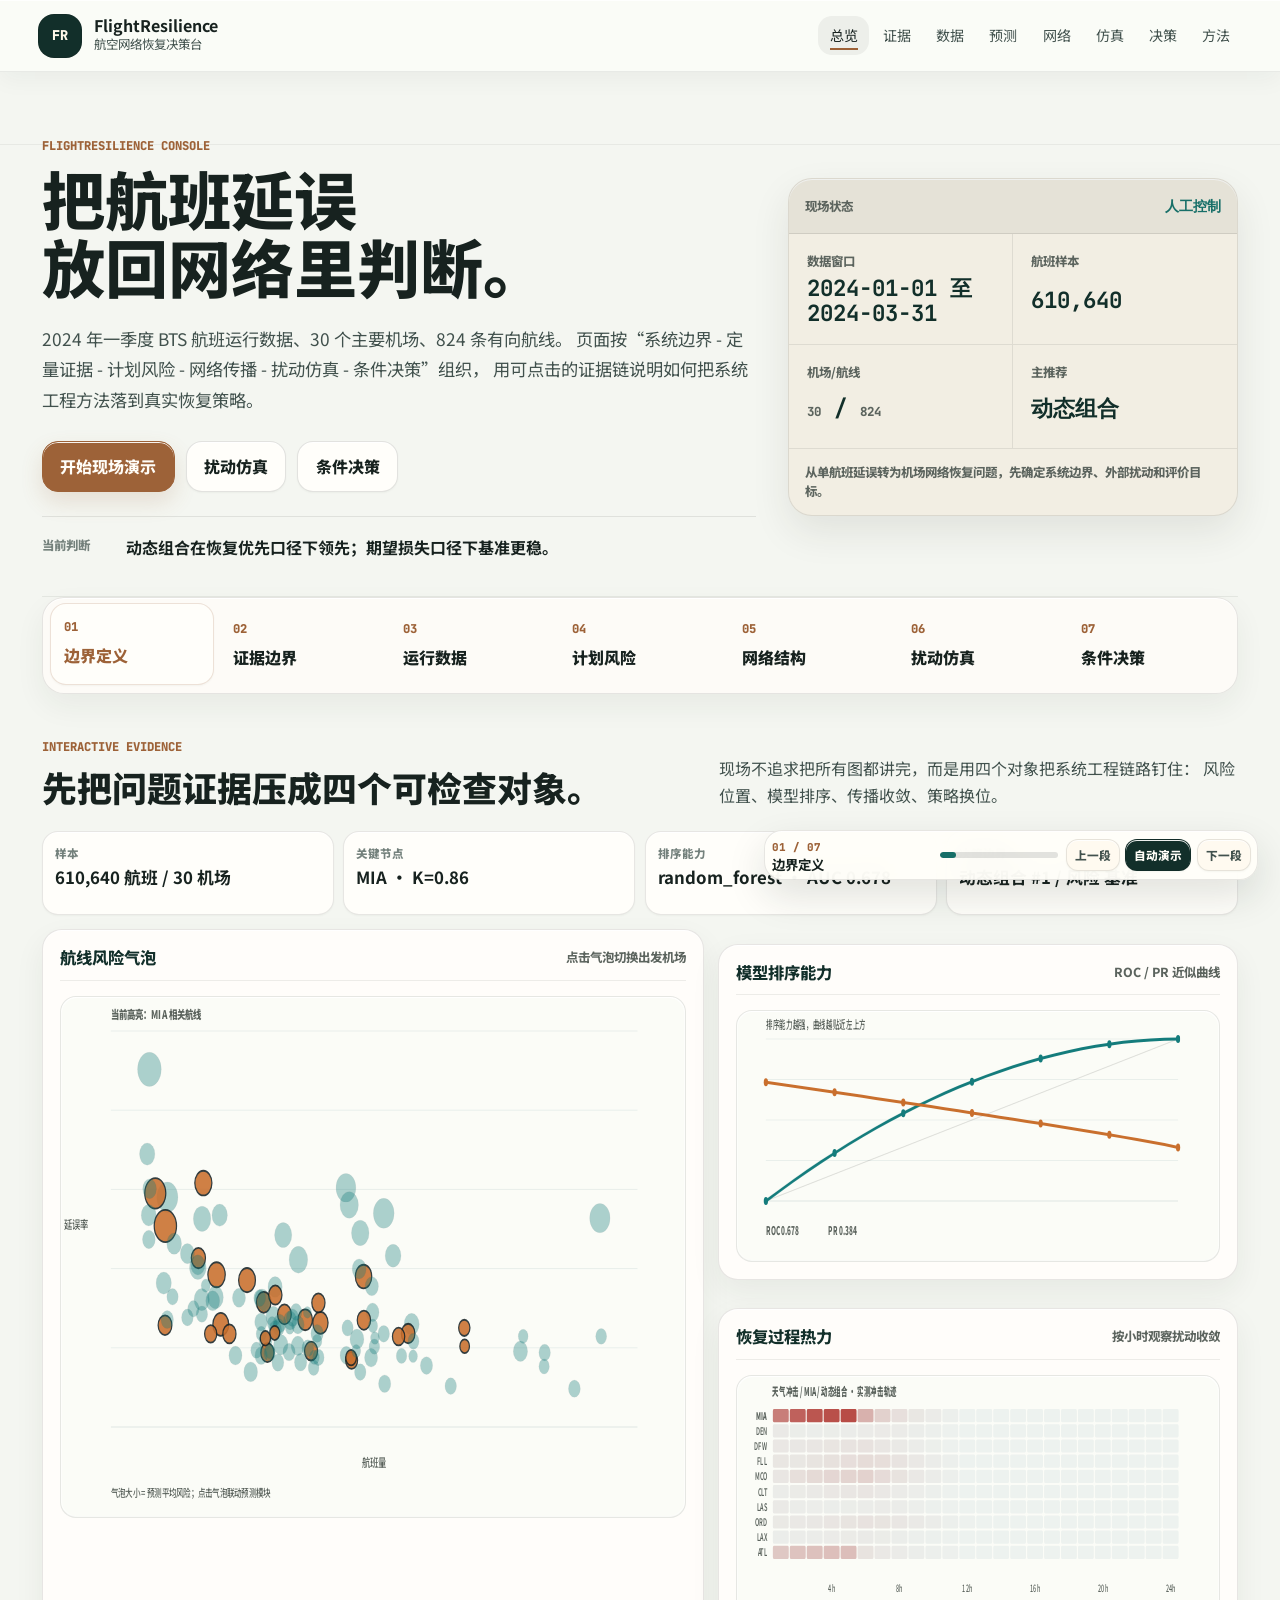
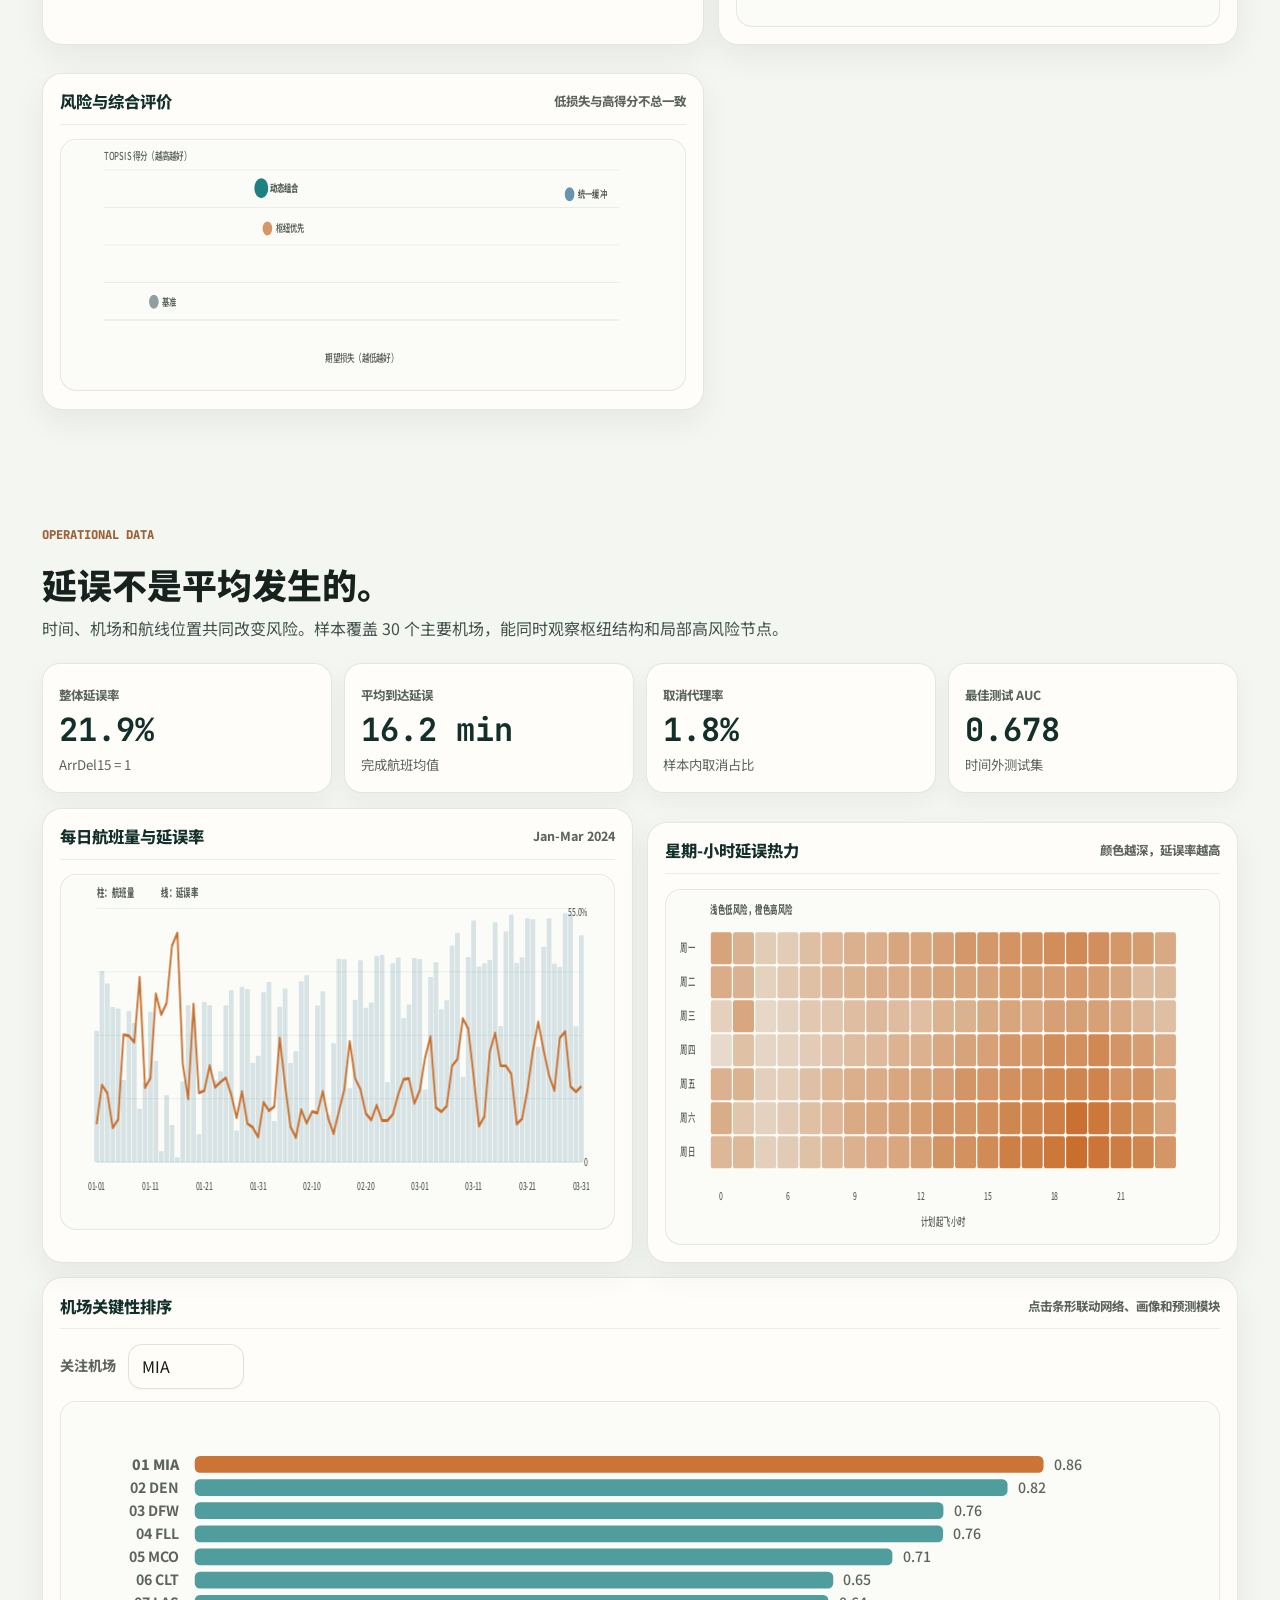
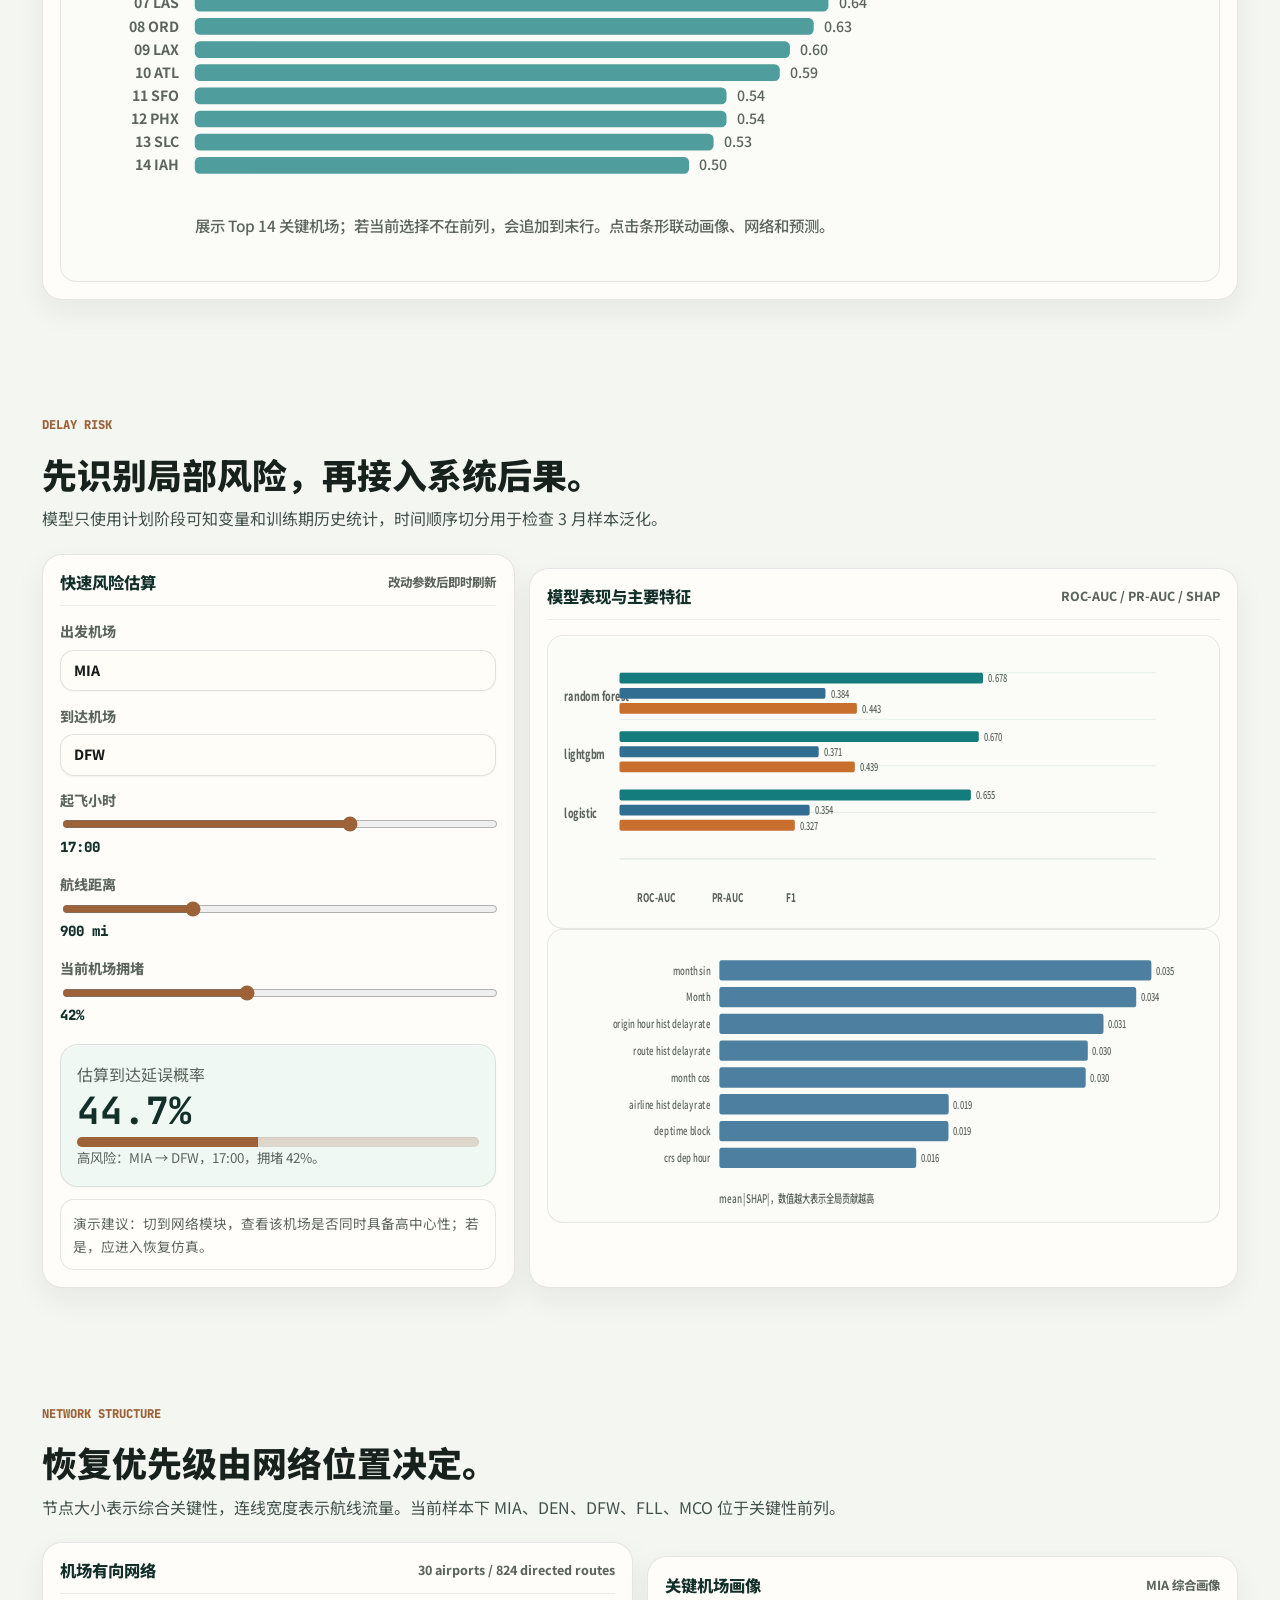
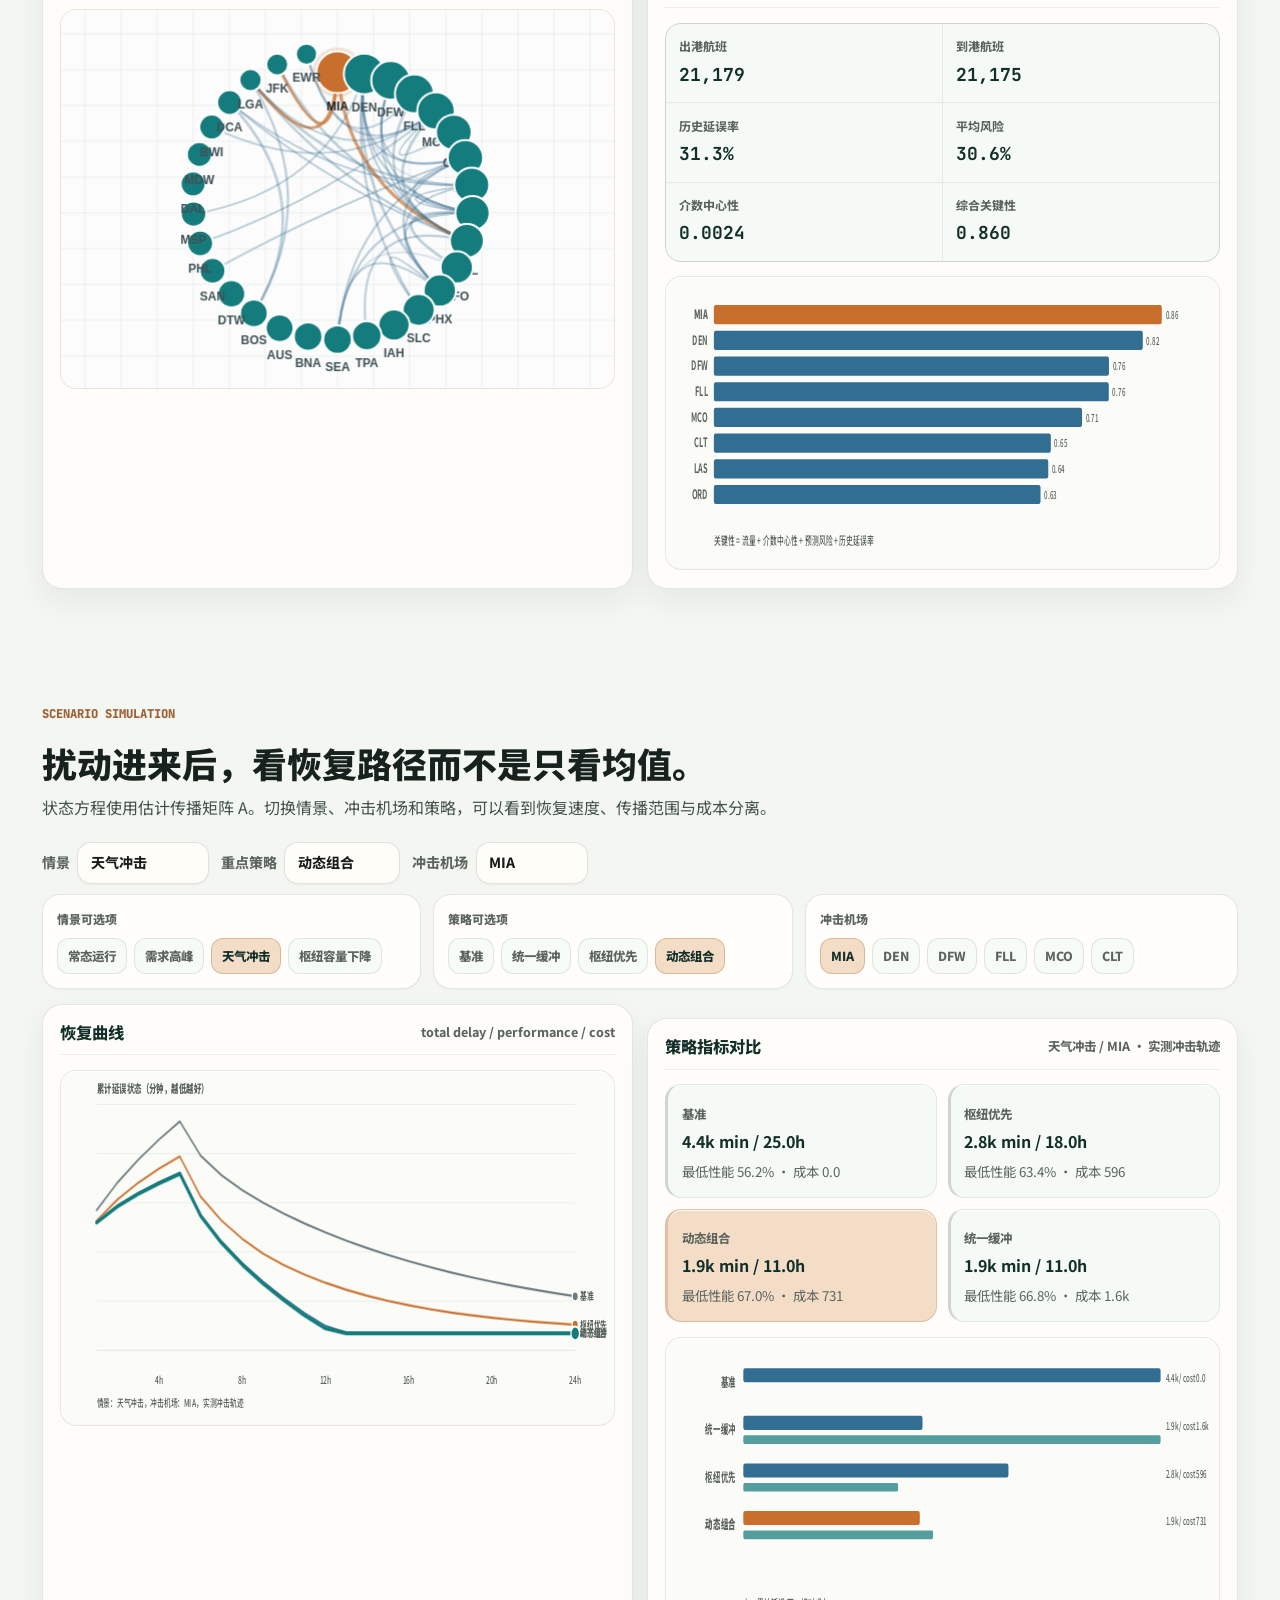
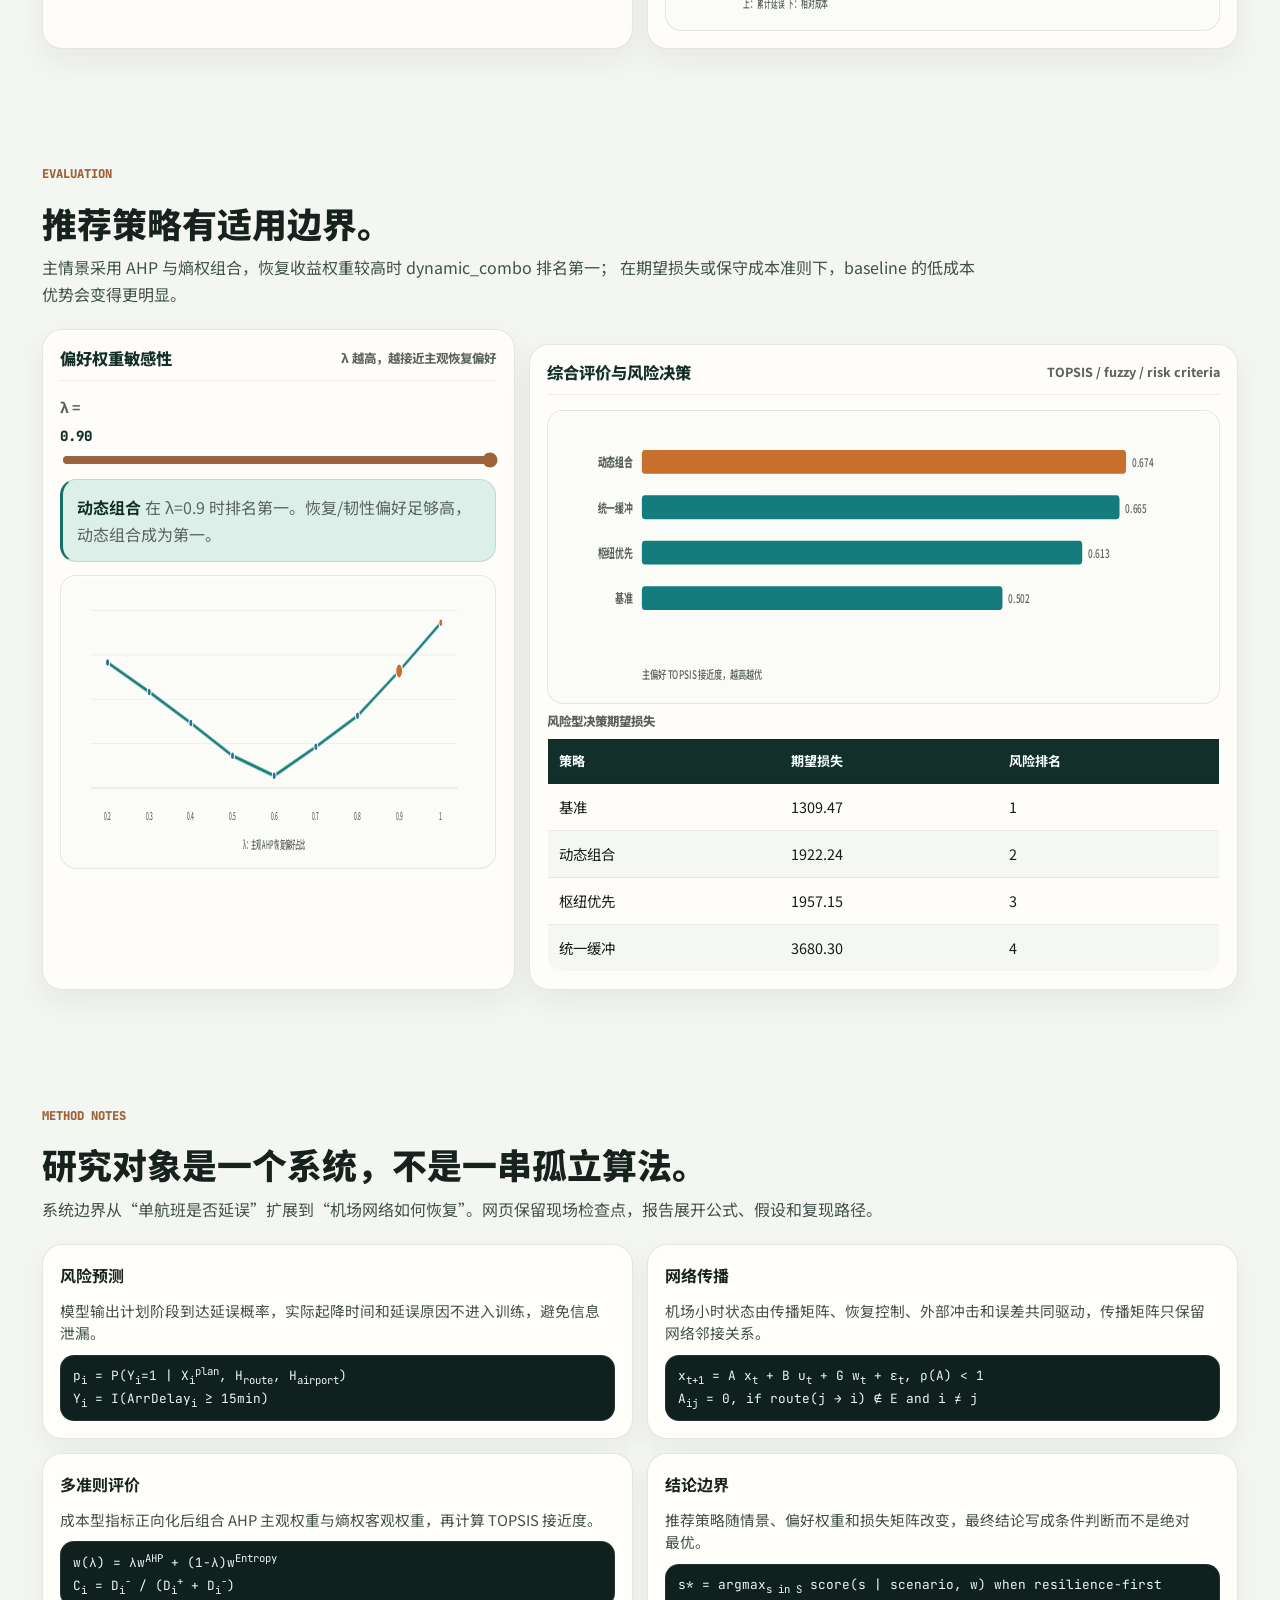
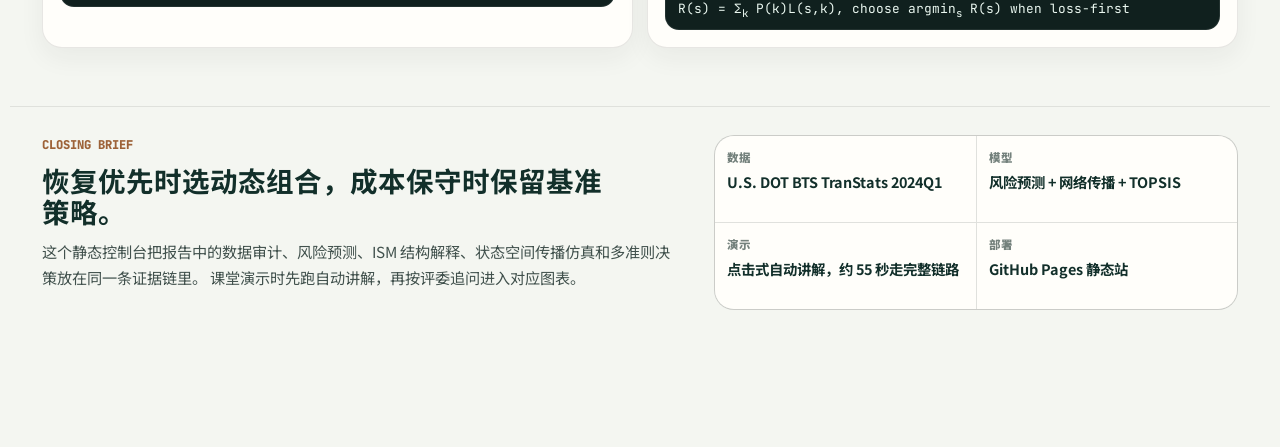
==== commit 8c3b4390: "Refine web visual polish" ====
--- a/web/index.html
+++ b/web/index.html
@@ -15,7 +15,7 @@
     <link rel="preconnect" href="https://fonts.googleapis.com" />
     <link rel="preconnect" href="https://fonts.gstatic.com" crossorigin />
     <link
-      href="https://fonts.googleapis.com/css2?family=JetBrains+Mono:wght@500;600;700;800&family=Noto+Sans+SC:wght@400;500;600;700;800;900&family=Noto+Serif+SC:wght@600;700;800;900&display=swap"
+      href="https://fonts.googleapis.com/css2?family=JetBrains+Mono:wght@500;600;700;800&family=Noto+Sans+SC:wght@400;500;600;700;800;900&family=Outfit:wght@500;600;700;800;900&display=swap"
       rel="stylesheet"
     />
     <link rel="stylesheet" href="assets/css/styles.css" />
@@ -86,7 +86,7 @@
       <section class="hero" id="overview">
         <div class="hero-copy">
           <p class="eyebrow">FlightResilience console</p>
-          <h1>把航班延误放回网络里判断。</h1>
+          <h1><span>把航班延误</span><span>放回网络里判断。</span></h1>
           <p class="lede">
             2024 年一季度 BTS 航班运行数据、30 个主要机场、824 条有向航线。
             页面按“系统边界 - 定量证据 - 计划风险 - 网络传播 - 扰动仿真 - 条件决策”组织，
--- a/web/assets/css/styles.css
+++ b/web/assets/css/styles.css
@@ -1,17 +1,17 @@
 :root {
   color-scheme: light;
-  --bg: #f5f7f4;
-  --bg-raised: #e9efeb;
+  --bg: #f4f6f1;
+  --bg-raised: #e8eee8;
   --ink: #17221f;
   --ink-soft: #41514d;
   --muted: #74817c;
-  --panel: rgba(255, 255, 252, 0.88);
-  --panel-strong: #fffefa;
-  --panel-soft: #eef5f1;
+  --panel: #fffdfa;
+  --panel-strong: #fffefb;
+  --panel-soft: #f0f6f1;
   --panel-ink: #171b19;
   --panel-muted: #5c645e;
-  --line: rgba(23, 27, 25, 0.14);
-  --panel-line: rgba(23, 27, 25, 0.15);
+  --line: rgba(23, 27, 25, 0.095);
+  --panel-line: rgba(23, 27, 25, 0.105);
   --navy: #122f2a;
   --teal: #176f68;
   --teal-soft: #dcefe9;
@@ -20,9 +20,10 @@
   --red: #b84c46;
   --green: #6c985a;
   --blue: #4f7da0;
-  --shadow: 0 18px 48px rgba(30, 43, 38, 0.12), 0 3px 10px rgba(30, 43, 38, 0.055);
-  --shadow-soft: 0 10px 28px rgba(30, 43, 38, 0.08);
-  --inner-light: inset 0 1px 0 rgba(255, 255, 255, 0.78);
+  --shadow: 0 18px 46px rgba(30, 43, 38, 0.082), 0 2px 8px rgba(30, 43, 38, 0.038);
+  --shadow-soft: 0 10px 26px rgba(30, 43, 38, 0.056);
+  --shadow-hairline: 0 1px 2px rgba(30, 43, 38, 0.04);
+  --inner-light: inset 0 1px 0 rgba(255, 255, 255, 0.92);
   --radius-xs: 8px;
   --radius-sm: 10px;
   --radius: 14px;
@@ -30,8 +31,8 @@
   --radius-xl: 28px;
   --max: 1260px;
   --font: "Noto Sans SC", "HarmonyOS Sans SC", "Source Han Sans SC", "Microsoft YaHei UI", "PingFang SC", "Segoe UI", Arial, sans-serif;
-  --font-heading: "Noto Serif SC", "Noto Sans SC", "Source Han Serif SC", "Songti SC", serif;
-  --font-ui: "Noto Sans SC", "HarmonyOS Sans SC", "Microsoft YaHei UI", "PingFang SC", sans-serif;
+  --font-heading: "Outfit", "Noto Sans SC", "HarmonyOS Sans SC", "Source Han Sans SC", "Microsoft YaHei UI", "PingFang SC", sans-serif;
+  --font-ui: "Outfit", "Noto Sans SC", "HarmonyOS Sans SC", "Microsoft YaHei UI", "PingFang SC", sans-serif;
   --mono: "JetBrains Mono", "Cascadia Mono", "SFMono-Regular", Consolas, "Liberation Mono", monospace;
   --ease: cubic-bezier(0.2, 0.82, 0.18, 1);
 }
@@ -48,13 +49,7 @@
   margin: 0;
   min-width: 320px;
   padding-bottom: 92px;
-  background:
-    radial-gradient(circle at 11% 8%, rgba(229, 202, 171, 0.5), transparent 28rem),
-    radial-gradient(circle at 88% 3%, rgba(190, 221, 213, 0.62), transparent 24rem),
-    linear-gradient(180deg, rgba(253, 253, 249, 0.98), rgba(243, 247, 244, 0.98) 46%, rgba(235, 242, 239, 0.99)),
-    repeating-linear-gradient(90deg, rgba(18, 43, 42, 0.026) 0 1px, transparent 1px 76px),
-    repeating-linear-gradient(0deg, rgba(18, 43, 42, 0.02) 0 1px, transparent 1px 76px),
-    var(--bg);
+  background: var(--bg);
   color: var(--ink);
   font-family: var(--font);
   line-height: 1.68;
@@ -64,31 +59,31 @@
   text-rendering: optimizeLegibility;
 }
 
+main {
+  background: transparent;
+}
+
+main::before {
+  content: "";
+  position: absolute;
+  left: 0;
+  right: 0;
+  top: 72px;
+  height: 1px;
+  background: rgba(23, 27, 25, 0.06);
+  pointer-events: none;
+}
+
+body::selection {
+  background: rgba(157, 98, 56, 0.18);
+}
+
 body::before {
-  content: "";
-  position: fixed;
-  inset: 0;
-  z-index: -1;
-  pointer-events: none;
-  background-image:
-    radial-gradient(circle at 1px 1px, rgba(23, 27, 25, 0.06) 1px, transparent 0),
-    linear-gradient(125deg, rgba(184, 111, 56, 0.04), transparent 42%, rgba(22, 124, 118, 0.05));
-  background-size: 20px 20px, 100% 100%;
-  opacity: 0.32;
+  content: none;
 }
 
 body::after {
-  content: "";
-  position: fixed;
-  inset: 0;
-  z-index: -1;
-  pointer-events: none;
-  background:
-    linear-gradient(rgba(255, 255, 255, 0.018) 50%, rgba(18, 43, 42, 0.018) 50%),
-    radial-gradient(circle at 50% 0%, rgba(255, 255, 255, 0.42), transparent 34rem);
-  background-size: 100% 4px, 100% 100%;
-  mix-blend-mode: multiply;
-  opacity: 0.42;
+  content: none;
 }
 
 a {
@@ -133,10 +128,10 @@
   gap: 1rem;
   min-height: 72px;
   padding: 0.7rem clamp(1rem, 3vw, 2.5rem);
-  border-bottom: 1px solid var(--line);
-  background: rgba(252, 253, 249, 0.82);
-  backdrop-filter: blur(20px) saturate(1.1);
-  box-shadow: var(--inner-light), 0 10px 26px rgba(28, 42, 37, 0.06);
+  border-bottom: 1px solid rgba(23, 27, 25, 0.08);
+  background: rgba(250, 252, 247, 0.94);
+  backdrop-filter: blur(18px) saturate(1.04);
+  box-shadow: var(--inner-light), 0 8px 22px rgba(28, 42, 37, 0.045);
 }
 
 .demo-cursor {
@@ -149,7 +144,7 @@
   transform: translate(-50%, -50%) scale(0);
   border: 2px solid #ffffff;
   border-radius: 999px;
-  background: radial-gradient(circle at 35% 35%, #f8d7b7, var(--copper) 64%);
+  background: var(--copper);
   box-shadow: 0 0 0 8px rgba(157, 98, 56, 0.17), 0 0 0 18px rgba(23, 111, 104, 0.08), 0 12px 28px rgba(20, 32, 31, 0.24);
   opacity: 0;
   pointer-events: none;
@@ -167,7 +162,7 @@
 
 .is-demo-target {
   position: relative;
-  outline: 3px solid rgba(169, 101, 52, 0.48) !important;
+  outline: 2px solid rgba(169, 101, 52, 0.44) !important;
   outline-offset: 4px;
   box-shadow: 0 0 0 8px rgba(169, 101, 52, 0.12), var(--shadow) !important;
   border-radius: inherit;
@@ -211,11 +206,11 @@
   max-width: min(520px, calc(100vw - 1.5rem));
   margin: 0;
   padding: 0.42rem;
-  border: 1px solid rgba(255, 255, 255, 0.58);
+  border: 1px solid rgba(23, 27, 25, 0.1);
   border-radius: 18px;
-  background: rgba(255, 253, 247, 0.84);
-  backdrop-filter: blur(18px) saturate(1.12);
-  box-shadow: 0 18px 48px rgba(26, 35, 31, 0.18), var(--inner-light);
+  background: rgba(255, 254, 249, 0.93);
+  backdrop-filter: blur(16px) saturate(1.06);
+  box-shadow: 0 16px 38px rgba(26, 35, 31, 0.13), var(--inner-light);
 }
 
 .dock-copy {
@@ -252,9 +247,7 @@
   width: 0;
   height: 100%;
   border-radius: inherit;
-  background:
-    linear-gradient(90deg, var(--teal), var(--copper)),
-    repeating-linear-gradient(115deg, rgba(255, 255, 255, 0.34) 0 6px, transparent 6px 13px);
+  background: var(--teal);
   transition: width 280ms var(--ease);
 }
 
@@ -274,13 +267,11 @@
   z-index: 84;
   width: min(430px, calc(100vw - 2rem));
   padding: 0.76rem 0.86rem;
-  border: 1px solid rgba(255, 255, 255, 0.22);
-  border-radius: 18px;
-  background:
-    linear-gradient(160deg, rgba(18, 47, 42, 0.92), rgba(28, 62, 56, 0.88)),
-    var(--navy);
+  border: 1px solid rgba(255, 255, 255, 0.18);
+  border-radius: 20px;
+  background: rgba(17, 43, 39, 0.95);
   color: #fffdf6;
-  box-shadow: 0 20px 52px rgba(20, 32, 31, 0.28), inset 0 1px 0 rgba(255, 255, 255, 0.12);
+  box-shadow: 0 18px 42px rgba(20, 32, 31, 0.22), inset 0 1px 0 rgba(255, 255, 255, 0.1);
   opacity: 0;
   pointer-events: none;
   transform: translateY(16px);
@@ -295,7 +286,7 @@
   bottom: 0.72rem;
   width: 3px;
   border-radius: 0 999px 999px 0;
-  background: linear-gradient(180deg, var(--copper), var(--teal));
+  background: var(--copper);
 }
 
 .tour-is-playing .demo-caption {
@@ -379,13 +370,13 @@
 .dock-actions button {
   min-height: 32px;
   padding: 0.34rem 0.5rem;
-  border: 1px solid rgba(23, 27, 25, 0.12);
+  border: 1px solid rgba(23, 27, 25, 0.1);
   border-radius: 12px;
   background: #fffaf0;
   color: var(--ink-soft);
   font-size: 0.73rem;
   font-weight: 820;
-  box-shadow: var(--inner-light);
+  box-shadow: var(--inner-light), var(--shadow-hairline);
   transition: transform 160ms var(--ease), background 160ms var(--ease), box-shadow 160ms var(--ease);
 }
 
@@ -413,8 +404,8 @@
   width: 44px;
   height: 44px;
   border: 1px solid rgba(23, 27, 25, 0.14);
-  border-radius: 14px;
-  background: linear-gradient(145deg, #173d37, var(--navy));
+  border-radius: 16px;
+  background: var(--navy);
   color: #fff8ea;
   font-family: var(--mono);
   font-size: 0.85rem;
@@ -445,8 +436,8 @@
 .nav-links a {
   position: relative;
   min-height: 38px;
-  padding: 0.5rem 0.72rem;
-  border-radius: 12px;
+  padding: 0.48rem 0.7rem;
+  border-radius: 14px;
   color: var(--ink-soft);
   font-size: 0.88rem;
   text-decoration: none;
@@ -468,7 +459,7 @@
 
 .nav-links a:hover,
 .nav-links a.active {
-  background: rgba(23, 27, 25, 0.07);
+  background: rgba(23, 27, 25, 0.055);
   color: var(--ink);
 }
 
@@ -482,6 +473,7 @@
 }
 
 .hero {
+  position: relative;
   display: grid;
   grid-template-columns: minmax(0, 1fr) minmax(300px, 450px);
   gap: clamp(1rem, 3vw, 2rem);
@@ -490,6 +482,19 @@
   min-height: calc(66svh - 72px);
   margin: 0 auto;
   padding: clamp(2.6rem, 5vw, 5rem) clamp(1rem, 3vw, 2rem) clamp(1.4rem, 3vw, 2.4rem);
+}
+
+.hero::after {
+  content: "";
+  position: absolute;
+  left: clamp(1rem, 3vw, 2rem);
+  right: clamp(1rem, 3vw, 2rem);
+  bottom: 0;
+  height: 1px;
+  max-width: var(--max);
+  margin: 0 auto;
+  background: rgba(23, 27, 25, 0.07);
+  pointer-events: none;
 }
 
 .hero-copy {
@@ -517,21 +522,26 @@
 }
 
 h1 {
-  max-width: 880px;
+  max-width: 780px;
   margin: 0;
   font-family: var(--font-heading);
-  font-weight: 900;
-  font-size: 4.35rem;
+  font-weight: 820;
+  font-size: 3.95rem;
   line-height: 1.08;
   letter-spacing: 0;
   text-wrap: balance;
+}
+
+h1 span {
+  display: block;
 }
 
 .lede {
   max-width: 760px;
   margin: 1.2rem 0 0;
   color: var(--ink-soft);
-  font-size: 1.12rem;
+  font-size: 1.08rem;
+  line-height: 1.78;
 }
 
 .hero-actions {
@@ -545,13 +555,13 @@
   display: inline-flex;
   align-items: center;
   justify-content: center;
-  min-height: 44px;
-  padding: 0.68rem 1rem;
-  border: 1px solid rgba(23, 27, 25, 0.16);
-  border-radius: 999px;
+  min-height: 46px;
+  padding: 0.7rem 1.08rem;
+  border: 1px solid rgba(23, 27, 25, 0.12);
+  border-radius: 16px;
   font-weight: 800;
   text-decoration: none;
-  box-shadow: var(--inner-light);
+  box-shadow: var(--inner-light), var(--shadow-hairline);
   transition: transform 180ms var(--ease), background 180ms var(--ease), border-color 180ms var(--ease), box-shadow 180ms var(--ease);
 }
 
@@ -564,13 +574,14 @@
 }
 
 .button.primary {
-  background: linear-gradient(135deg, var(--copper), #b97945);
+  background: var(--copper);
   border-color: var(--copper);
   color: #fffdf8;
+  box-shadow: 0 10px 22px rgba(157, 98, 56, 0.16), var(--inner-light);
 }
 
 .button.secondary {
-  background: rgba(255, 253, 248, 0.72);
+  background: #fffefa;
   color: var(--ink);
 }
 
@@ -600,13 +611,11 @@
   align-self: center;
   display: grid;
   overflow: hidden;
-  border: 1px solid rgba(255, 255, 255, 0.36);
-  border-radius: var(--radius-xl);
-  background:
-    linear-gradient(160deg, rgba(255, 249, 237, 0.98), rgba(230, 220, 202, 0.96)),
-    repeating-linear-gradient(135deg, rgba(18, 43, 42, 0.04) 0 1px, transparent 1px 12px);
+  border: 1px solid rgba(23, 27, 25, 0.1);
+  border-radius: 24px;
+  background: #f2eee3;
   color: var(--panel-ink);
-  box-shadow: var(--shadow);
+  box-shadow: 0 16px 38px rgba(46, 39, 28, 0.095), var(--inner-light);
 }
 
 .mission-head {
@@ -614,7 +623,7 @@
   align-items: center;
   justify-content: space-between;
   gap: 1rem;
-  padding: 0.9rem 1rem;
+  padding: 0.92rem 1rem;
   border-bottom: 1px solid var(--panel-line);
   background: rgba(18, 34, 31, 0.06);
 }
@@ -640,10 +649,10 @@
 .mission-grid div {
   display: grid;
   gap: 0.24rem;
-  min-height: 98px;
-  padding: 1rem 1.1rem;
-  border-right: 1px solid var(--panel-line);
-  border-bottom: 1px solid var(--panel-line);
+  min-height: 104px;
+  padding: 1.05rem 1.1rem;
+  border-right: 1px solid rgba(23, 27, 25, 0.09);
+  border-bottom: 1px solid rgba(23, 27, 25, 0.09);
 }
 
 .mission-grid div:nth-child(even) {
@@ -667,7 +676,7 @@
 .mission-grid strong {
   color: var(--navy);
   font-family: var(--mono);
-  font-size: 1.45rem;
+  font-size: 1.4rem;
   line-height: 1.15;
   font-variant-numeric: tabular-nums;
 }
@@ -675,7 +684,7 @@
 .section {
   max-width: var(--max);
   margin: 0 auto;
-  padding: clamp(2.2rem, 4.5vw, 4.7rem) clamp(1rem, 3vw, 2rem);
+  padding: clamp(2.25rem, 4.5vw, 4.65rem) clamp(1rem, 3vw, 2rem);
 }
 
 .section.tight {
@@ -700,9 +709,9 @@
   margin: 0;
   color: var(--ink);
   font-family: var(--font-heading);
-  font-weight: 860;
-  font-size: 2.36rem;
-  line-height: 1.18;
+  font-weight: 850;
+  font-size: 2.18rem;
+  line-height: 1.16;
   letter-spacing: 0;
   text-wrap: balance;
 }
@@ -716,29 +725,34 @@
 .flow {
   display: grid;
   grid-template-columns: repeat(7, minmax(0, 1fr));
-  gap: 1px;
-  overflow: hidden;
-  border: 1px solid var(--line);
-  border-radius: 18px;
-  background: rgba(23, 27, 25, 0.13);
-  box-shadow: var(--shadow-soft);
+  gap: 0.35rem;
+  overflow: visible;
+  border: 1px solid rgba(23, 27, 25, 0.1);
+  border-radius: 22px;
+  background: rgba(255, 253, 249, 0.8);
+  padding: 0.42rem;
+  box-shadow: var(--inner-light), 0 12px 30px rgba(30, 43, 38, 0.06);
 }
 
 .flow button {
   display: grid;
   gap: 0.25rem;
-  min-height: 88px;
-  padding: 0.9rem;
+  min-height: 82px;
+  padding: 0.82rem;
+  border: 1px solid transparent;
+  border-radius: 16px;
   text-align: left;
-  background: rgba(255, 253, 247, 0.72);
+  background: transparent;
   color: var(--ink);
   font-weight: 850;
-  transition: background 200ms var(--ease), transform 200ms var(--ease), color 200ms var(--ease);
+  transition: background 200ms var(--ease), transform 200ms var(--ease), color 200ms var(--ease), border-color 200ms var(--ease), box-shadow 200ms var(--ease);
 }
 
 .flow button:hover,
 .flow button.is-active {
-  background: rgba(255, 250, 239, 0.94);
+  background: #fffefa;
+  border-color: rgba(157, 98, 56, 0.18);
+  box-shadow: var(--shadow-hairline);
   transform: translateY(-2px);
 }
 
@@ -762,10 +776,10 @@
 .brief-chip {
   min-height: 84px;
   padding: 0.75rem;
-  border: 1px solid rgba(23, 27, 25, 0.12);
-  border-radius: var(--radius);
-  background: rgba(255, 253, 247, 0.82);
-  box-shadow: var(--inner-light);
+  border: 1px solid rgba(23, 27, 25, 0.1);
+  border-radius: 16px;
+  background: #fffefa;
+  box-shadow: var(--inner-light), var(--shadow-hairline);
 }
 
 .brief-chip span {
@@ -786,9 +800,9 @@
 .operator-note {
   margin-top: 0.8rem;
   padding: 0.72rem;
-  border: 1px solid rgba(23, 27, 25, 0.12);
+  border: 1px solid rgba(23, 27, 25, 0.1);
   border-radius: var(--radius);
-  background: rgba(255, 253, 247, 0.7);
+  background: #fffefa;
   color: var(--panel-muted);
   font-size: 0.85rem;
 }
@@ -836,19 +850,20 @@
 }
 
 .metric {
-  min-height: 132px;
-  padding: 1rem;
-  border: 1px solid var(--panel-line);
-  border-radius: var(--radius-lg);
+  min-height: 128px;
+  padding: 0.98rem 1rem;
+  border: 1px solid rgba(23, 27, 25, 0.1);
+  border-radius: 18px;
   background: var(--panel);
   color: var(--panel-ink);
-  box-shadow: var(--inner-light), var(--shadow-soft);
+  box-shadow: var(--inner-light), 0 9px 22px rgba(30, 43, 38, 0.05);
   transition: transform 220ms var(--ease), background 220ms var(--ease);
 }
 
 .metric:hover {
-  transform: translateY(-3px);
+  transform: translateY(-2px);
   background: var(--panel-strong);
+  box-shadow: var(--inner-light), 0 14px 30px rgba(30, 43, 38, 0.075);
 }
 
 .metric strong {
@@ -856,7 +871,7 @@
   margin-top: 0.42rem;
   color: var(--navy);
   font-family: var(--mono);
-  font-size: 2.12rem;
+  font-size: 2rem;
   line-height: 1;
   font-variant-numeric: tabular-nums;
 }
@@ -882,15 +897,12 @@
 
 .panel {
   min-width: 0;
-  padding: 1rem;
-  border: 1px solid var(--panel-line);
-  border-radius: var(--radius-lg);
+  padding: 1.08rem;
+  border: 1px solid rgba(23, 27, 25, 0.1);
+  border-radius: 20px;
   background: var(--panel);
   color: var(--panel-ink);
-  box-shadow:
-    var(--inner-light),
-    var(--shadow);
-  backdrop-filter: blur(6px);
+  box-shadow: var(--inner-light), 0 12px 30px rgba(30, 43, 38, 0.062);
 }
 
 .panel + .panel,
@@ -899,18 +911,24 @@
   margin-top: 0.9rem;
 }
 
+.panel:hover {
+  box-shadow: var(--inner-light), 0 15px 34px rgba(30, 43, 38, 0.074);
+}
+
 .panel-title {
   display: flex;
   align-items: flex-start;
   justify-content: space-between;
-  gap: 0.8rem;
-  margin-bottom: 0.8rem;
+  gap: 0.82rem;
+  margin-bottom: 0.92rem;
+  padding-bottom: 0.72rem;
+  border-bottom: 1px solid rgba(23, 27, 25, 0.075);
 }
 
 .panel-title h3 {
   margin: 0;
   color: var(--navy);
-  font-size: 1.05rem;
+  font-size: 1.02rem;
   font-weight: 800;
   line-height: 1.25;
   letter-spacing: 0;
@@ -919,24 +937,28 @@
 .chart {
   position: relative;
   width: 100%;
-  border: 1px solid rgba(23, 27, 25, 0.12);
-  border-radius: var(--radius);
-  background:
-    radial-gradient(circle at 8% 6%, rgba(157, 98, 56, 0.055), transparent 16rem),
-    linear-gradient(rgba(18, 43, 42, 0.026) 1px, transparent 1px),
-    linear-gradient(90deg, rgba(18, 43, 42, 0.022) 1px, transparent 1px),
-    #fcfdf9;
-  background-size: 100% 100%, 32px 32px, 32px 32px;
+  border: 1px solid rgba(23, 27, 25, 0.09);
+  border-radius: 16px;
+  background-color: #fbfcf7;
   overflow: hidden;
-  box-shadow: var(--inner-light);
+  box-shadow: inset 0 1px 0 rgba(255, 255, 255, 0.9), inset 0 -1px 0 rgba(23, 27, 25, 0.035);
+}
+
+.chart::after {
+  content: "";
+  position: absolute;
+  inset: 0;
+  pointer-events: none;
+  border-radius: inherit;
+  box-shadow: inset 0 0 0 1px rgba(255, 255, 255, 0.55);
 }
 
 .chart.tall {
-  min-height: 360px;
+  min-height: 354px;
 }
 
 .chart.medium {
-  min-height: 300px;
+  min-height: 292px;
 }
 
 .chart svg {
@@ -1012,16 +1034,13 @@
   min-height: 40px;
   min-width: 116px;
   max-width: 100%;
-  padding: 0.48rem 2.15rem 0.48rem 0.72rem;
-  border: 1px solid rgba(23, 27, 25, 0.22);
-  border-radius: 12px;
+  padding: 0.5rem 2.1rem 0.5rem 0.78rem;
+  border: 1px solid rgba(23, 27, 25, 0.12);
+  border-radius: 14px;
   appearance: none;
-  background:
-    linear-gradient(45deg, transparent 50%, var(--teal) 50%) calc(100% - 17px) 50% / 6px 6px no-repeat,
-    linear-gradient(135deg, var(--teal) 50%, transparent 50%) calc(100% - 12px) 50% / 6px 6px no-repeat,
-    #fffdf8;
+  background: #fffdf8;
   color: var(--panel-ink);
-  box-shadow: var(--inner-light);
+  box-shadow: var(--inner-light), var(--shadow-hairline);
   cursor: pointer;
   transition: border-color 160ms var(--ease), box-shadow 160ms var(--ease), background-color 160ms var(--ease);
 }
@@ -1044,11 +1063,11 @@
 
 .option-group {
   min-width: 0;
-  padding: 0.85rem;
-  border: 1px solid var(--panel-line);
-  border-radius: var(--radius-lg);
-  background: rgba(255, 255, 252, 0.78);
-  box-shadow: var(--inner-light);
+  padding: 0.88rem;
+  border: 1px solid rgba(23, 27, 25, 0.1);
+  border-radius: 18px;
+  background: #fffefa;
+  box-shadow: var(--inner-light), var(--shadow-hairline);
 }
 
 .option-group > span {
@@ -1067,10 +1086,10 @@
 }
 
 .option-chip {
-  min-height: 32px;
-  padding: 0.38rem 0.56rem;
-  border: 1px solid rgba(23, 27, 25, 0.16);
-  border-radius: 999px;
+  min-height: 34px;
+  padding: 0.4rem 0.62rem;
+  border: 1px solid rgba(23, 27, 25, 0.1);
+  border-radius: 12px;
   background: #f7fbf8;
   color: var(--panel-muted);
   font-size: 0.78rem;
@@ -1083,10 +1102,11 @@
   transform: translateY(-1px);
   border-color: rgba(19, 115, 110, 0.42);
   color: var(--navy);
+  background: #fffefa;
 }
 
 .option-chip.is-active {
-  border-color: rgba(169, 101, 52, 0.5);
+  border-color: rgba(169, 101, 52, 0.32);
   background: var(--copper-soft);
   color: var(--navy);
 }
@@ -1100,6 +1120,14 @@
 .lambda-control {
   display: grid;
   gap: 0.35rem;
+}
+
+.risk-form input[type="range"],
+.lambda-control input[type="range"] {
+  width: 100%;
+  height: 8px;
+  border-radius: 999px;
+  cursor: pointer;
 }
 
 .risk-form output,
@@ -1112,11 +1140,10 @@
 .risk-result {
   margin-top: 1rem;
   padding: 1rem;
-  border: 1px solid rgba(23, 27, 25, 0.14);
-  border-radius: var(--radius-lg);
-  background:
-    linear-gradient(145deg, rgba(220, 239, 233, 0.86), rgba(247, 252, 249, 0.92));
-  box-shadow: var(--inner-light);
+  border: 1px solid rgba(23, 27, 25, 0.1);
+  border-radius: 18px;
+  background: #f0f8f3;
+  box-shadow: var(--inner-light), var(--shadow-hairline);
 }
 
 .risk-result span,
@@ -1140,14 +1167,15 @@
   height: 10px;
   overflow: hidden;
   border-radius: 999px;
-  background: #d6ccba;
+  background: #ded8cc;
+  box-shadow: inset 0 1px 2px rgba(23, 27, 25, 0.08);
 }
 
 .meter span {
   display: block;
   width: 0;
   height: 100%;
-  background: linear-gradient(90deg, var(--teal), var(--copper), var(--red));
+  background: var(--copper);
   transition: width 260ms var(--ease);
 }
 
@@ -1156,12 +1184,10 @@
   width: 100%;
   height: auto;
   min-height: 360px;
-  border: 1px solid rgba(23, 27, 25, 0.12);
-  border-radius: var(--radius);
-  background:
-    radial-gradient(circle at 15% 12%, rgba(157, 98, 56, 0.08), transparent 18rem),
-    #fff9ec;
-  box-shadow: var(--inner-light);
+  border: 1px solid rgba(23, 27, 25, 0.09);
+  border-radius: 16px;
+  background: #fff9ec;
+  box-shadow: inset 0 1px 0 rgba(255, 255, 255, 0.9);
 }
 
 .chart-action-note {
@@ -1175,14 +1201,14 @@
   gap: 1px;
   margin-bottom: 0.9rem;
   overflow: hidden;
-  border: 1px solid var(--panel-line);
-  border-radius: var(--radius);
-  background: var(--panel-line);
+  border: 1px solid rgba(23, 27, 25, 0.1);
+  border-radius: 16px;
+  background: rgba(23, 27, 25, 0.09);
 }
 
 .profile-stat {
-  padding: 0.75rem;
-  background: var(--panel-soft);
+  padding: 0.78rem;
+  background: #f5faf6;
 }
 
 .profile-stat span {
@@ -1209,21 +1235,23 @@
 
 .strategy-card {
   width: 100%;
-  padding: 0.75rem;
-  border: 1px solid transparent;
-  border-left: 4px solid rgba(23, 27, 25, 0.18);
-  border-radius: var(--radius);
-  background: var(--panel-soft);
+  padding: 0.82rem;
+  border: 1px solid rgba(23, 27, 25, 0.08);
+  border-left: 3px solid rgba(23, 27, 25, 0.16);
+  border-radius: 16px;
+  background: #f5faf6;
   color: inherit;
   font: inherit;
   text-align: left;
   cursor: pointer;
-  transition: transform 160ms var(--ease), background 160ms var(--ease), border-color 160ms var(--ease);
+  box-shadow: var(--inner-light);
+  transition: transform 160ms var(--ease), background 160ms var(--ease), border-color 160ms var(--ease), box-shadow 160ms var(--ease);
 }
 
 .strategy-card:hover {
   transform: translateY(-2px);
   background: #f6fbf9;
+  box-shadow: var(--inner-light), var(--shadow-hairline);
 }
 
 .strategy-card.active {
@@ -1246,8 +1274,9 @@
 .decision-callout {
   margin: 0.8rem 0;
   padding: 0.85rem;
-  border-radius: var(--radius);
-  border-left: 4px solid var(--teal);
+  border-radius: 16px;
+  border: 1px solid rgba(23, 111, 104, 0.16);
+  border-left: 3px solid var(--teal);
   background: var(--teal-soft);
   color: var(--panel-muted);
 }
@@ -1261,13 +1290,13 @@
   border-collapse: collapse;
   font-size: 0.9rem;
   overflow: hidden;
-  border: 1px solid var(--panel-line);
-  border-radius: var(--radius);
-  box-shadow: var(--inner-light);
+  border: 1px solid rgba(23, 27, 25, 0.1);
+  border-radius: 16px;
+  box-shadow: var(--inner-light), var(--shadow-hairline);
 }
 
 .data-table caption {
-  padding: 0.4rem 0;
+  padding: 0.42rem 0;
   color: var(--panel-muted);
   text-align: left;
   font-size: 0.78rem;
@@ -1276,20 +1305,24 @@
 
 .data-table th,
 .data-table td {
-  padding: 0.62rem 0.58rem;
-  border-bottom: 1px solid var(--panel-line);
+  padding: 0.68rem 0.66rem;
+  border-bottom: 1px solid rgba(23, 27, 25, 0.08);
   text-align: left;
   vertical-align: top;
 }
 
 .data-table th {
   color: #f8fffd;
-  background: linear-gradient(135deg, var(--navy), #183e38);
+  background: var(--navy);
   font-size: 0.82rem;
 }
 
 .data-table tbody tr:nth-child(even) td {
-  background: rgba(238, 244, 242, 0.6);
+  background: rgba(241, 246, 242, 0.72);
+}
+
+.data-table tbody tr:hover td {
+  background: #fff8ed;
 }
 
 .risk-table-wrap {
@@ -1306,12 +1339,12 @@
   display: grid;
   align-content: start;
   gap: 0.65rem;
-  min-height: 178px;
-  padding: 1rem;
-  border: 1px solid var(--line);
-  border-radius: var(--radius-lg);
-  background: rgba(255, 255, 252, 0.76);
-  box-shadow: var(--inner-light), var(--shadow-soft);
+  min-height: 174px;
+  padding: 1.08rem;
+  border: 1px solid rgba(23, 27, 25, 0.1);
+  border-radius: 20px;
+  background: #fffefa;
+  box-shadow: var(--inner-light), 0 10px 26px rgba(30, 43, 38, 0.055);
 }
 
 .method-block h3 {
@@ -1332,9 +1365,9 @@
   gap: 0.22rem;
   max-width: 100%;
   padding: 0.64rem 0.72rem;
-  border: 1px solid rgba(23, 27, 25, 0.14);
-  border-radius: var(--radius);
-  background: linear-gradient(145deg, #10201e, #17362f);
+  border: 1px solid rgba(255, 255, 255, 0.08);
+  border-radius: 14px;
+  background: #10201e;
   color: #eaf7f0;
   font-family: var(--mono);
   font-size: 0.8rem;
@@ -1364,7 +1397,7 @@
   max-width: var(--max);
   margin: 0 auto 1rem;
   padding: clamp(1.2rem, 3vw, 1.8rem) clamp(1rem, 3vw, 2rem);
-  border-top: 1px solid var(--line);
+  border-top: 1px solid rgba(23, 27, 25, 0.095);
   color: var(--ink-soft);
 }
 
@@ -1372,7 +1405,8 @@
   max-width: 780px;
   margin: 0;
   color: var(--navy);
-  font-size: 1.85rem;
+  font-family: var(--font-heading);
+  font-size: 1.72rem;
   line-height: 1.12;
 }
 
@@ -1387,15 +1421,15 @@
   grid-template-columns: repeat(2, minmax(0, 1fr));
   gap: 1px;
   overflow: hidden;
-  border: 1px solid var(--panel-line);
-  border-radius: var(--radius-lg);
-  background: var(--panel-line);
+  border: 1px solid rgba(23, 27, 25, 0.1);
+  border-radius: 20px;
+  background: rgba(23, 27, 25, 0.09);
 }
 
 .footer-grid div {
   min-height: 86px;
   padding: 0.75rem;
-  background: rgba(255, 255, 252, 0.86);
+  background: #fffefa;
 }
 
 .footer-grid span {
@@ -1418,11 +1452,11 @@
   z-index: 80;
   max-width: 260px;
   padding: 0.52rem 0.68rem;
-  border: 1px solid rgba(23, 27, 25, 0.16);
-  border-radius: var(--radius-sm);
+  border: 1px solid rgba(23, 27, 25, 0.1);
+  border-radius: 14px;
   background: var(--panel-strong);
   color: var(--panel-muted);
-  box-shadow: var(--shadow);
+  box-shadow: 0 12px 30px rgba(30, 43, 38, 0.13), var(--inner-light);
   font-size: 0.8rem;
   pointer-events: none;
   opacity: 0;
@@ -1516,7 +1550,7 @@
   }
 
   h1 {
-    font-size: 3.35rem;
+    font-size: 3.12rem;
   }
 
   .section-heading h2 {
@@ -1546,7 +1580,7 @@
 
 @media (max-width: 640px) {
   body {
-    padding-bottom: 72px;
+    padding-bottom: 96px;
   }
 
   .topbar {
@@ -1566,7 +1600,8 @@
   }
 
   h1 {
-    font-size: 2.35rem;
+    font-size: 2.28rem;
+    line-height: 1.1;
   }
 
   .lede {
@@ -1610,17 +1645,18 @@
   .presentation-dock {
     position: fixed;
     right: 0.55rem;
-    bottom: 0.55rem;
+    bottom: max(0.7rem, env(safe-area-inset-bottom));
     left: 0.55rem;
     grid-template-columns: minmax(0, 1fr) 64px;
-    padding: 0.34rem;
+    padding: 0.3rem;
     border-radius: 16px;
+    box-shadow: 0 12px 30px rgba(26, 35, 31, 0.14), var(--inner-light);
   }
 
   .demo-caption {
     left: 0.55rem;
     right: 0.55rem;
-    bottom: 5.35rem;
+    bottom: calc(5.55rem + env(safe-area-inset-bottom));
     width: auto;
     padding: 0.64rem 0.72rem;
   }
@@ -1653,6 +1689,14 @@
     min-height: 30px;
     padding-inline: 0.35rem;
     font-size: 0.72rem;
+  }
+
+  .hero {
+    gap: 1.35rem;
+  }
+
+  .mission-board {
+    margin-bottom: 1rem;
   }
 
   .section {
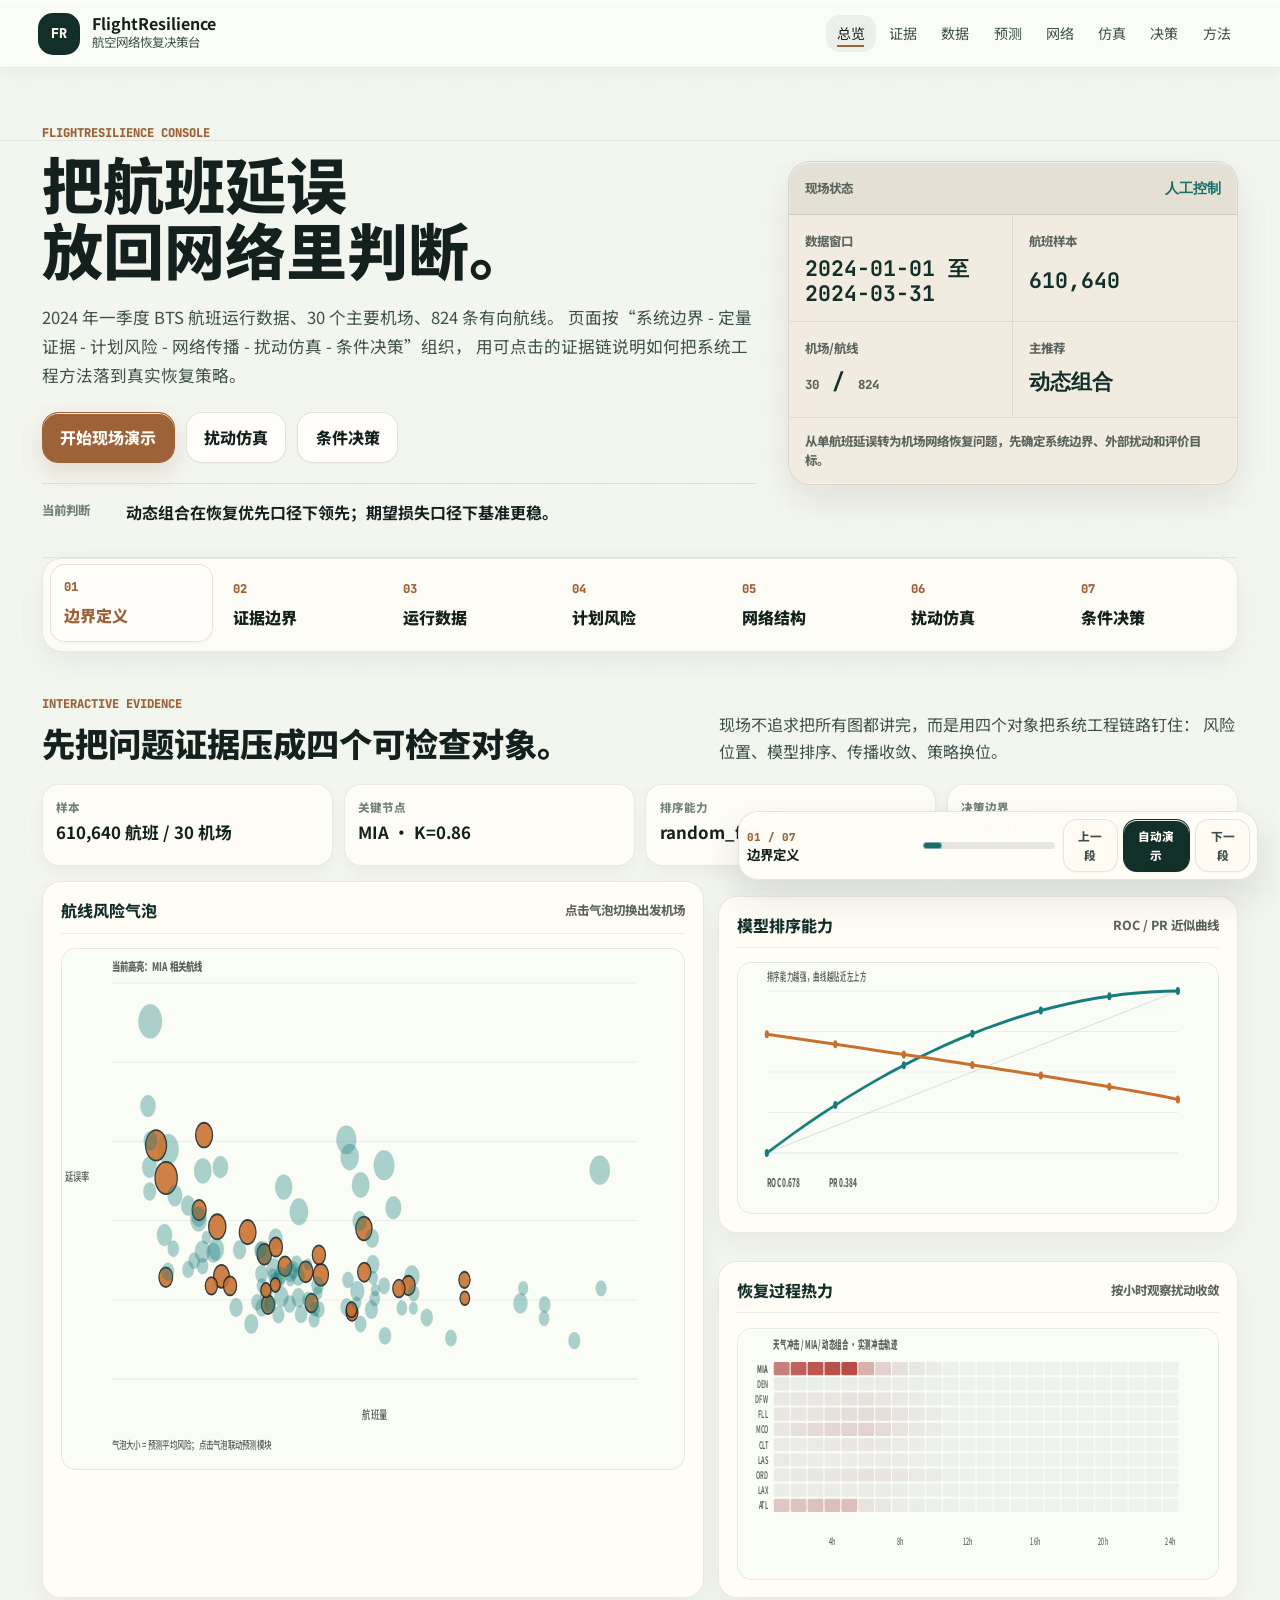
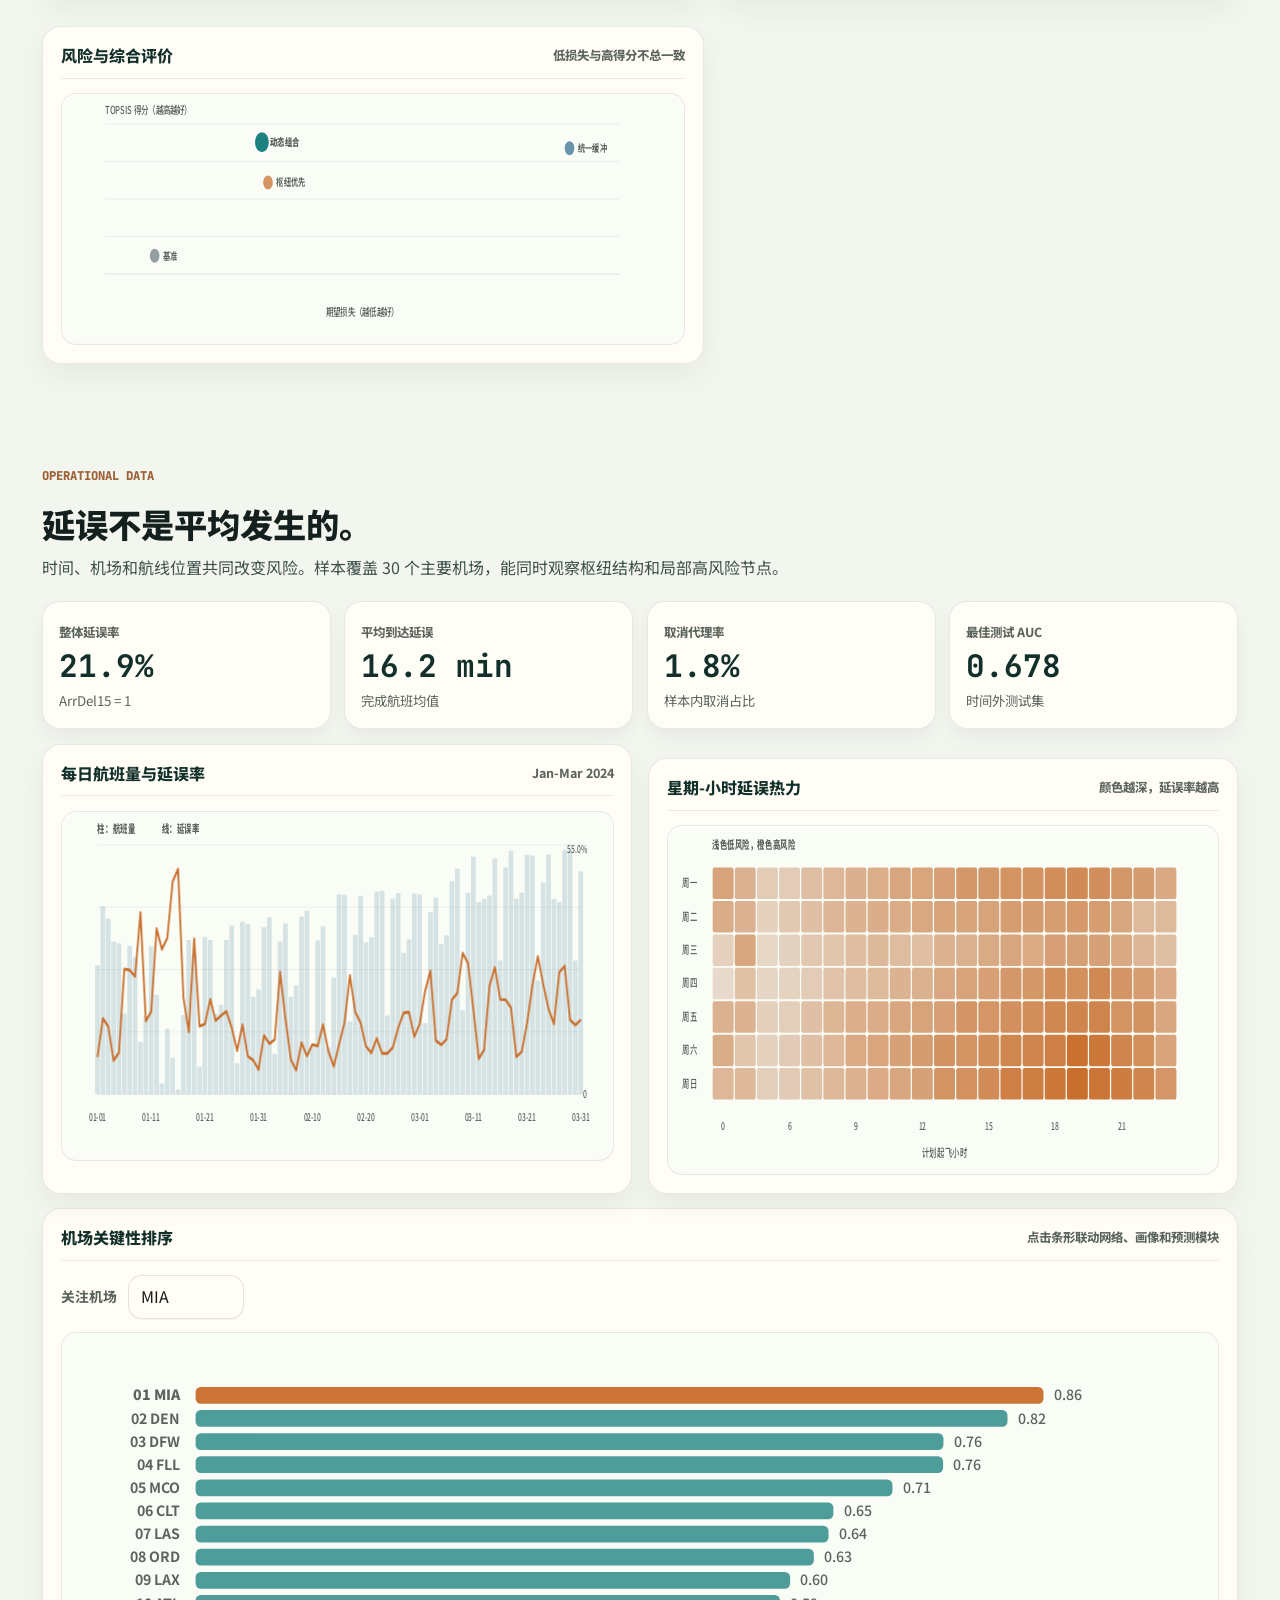
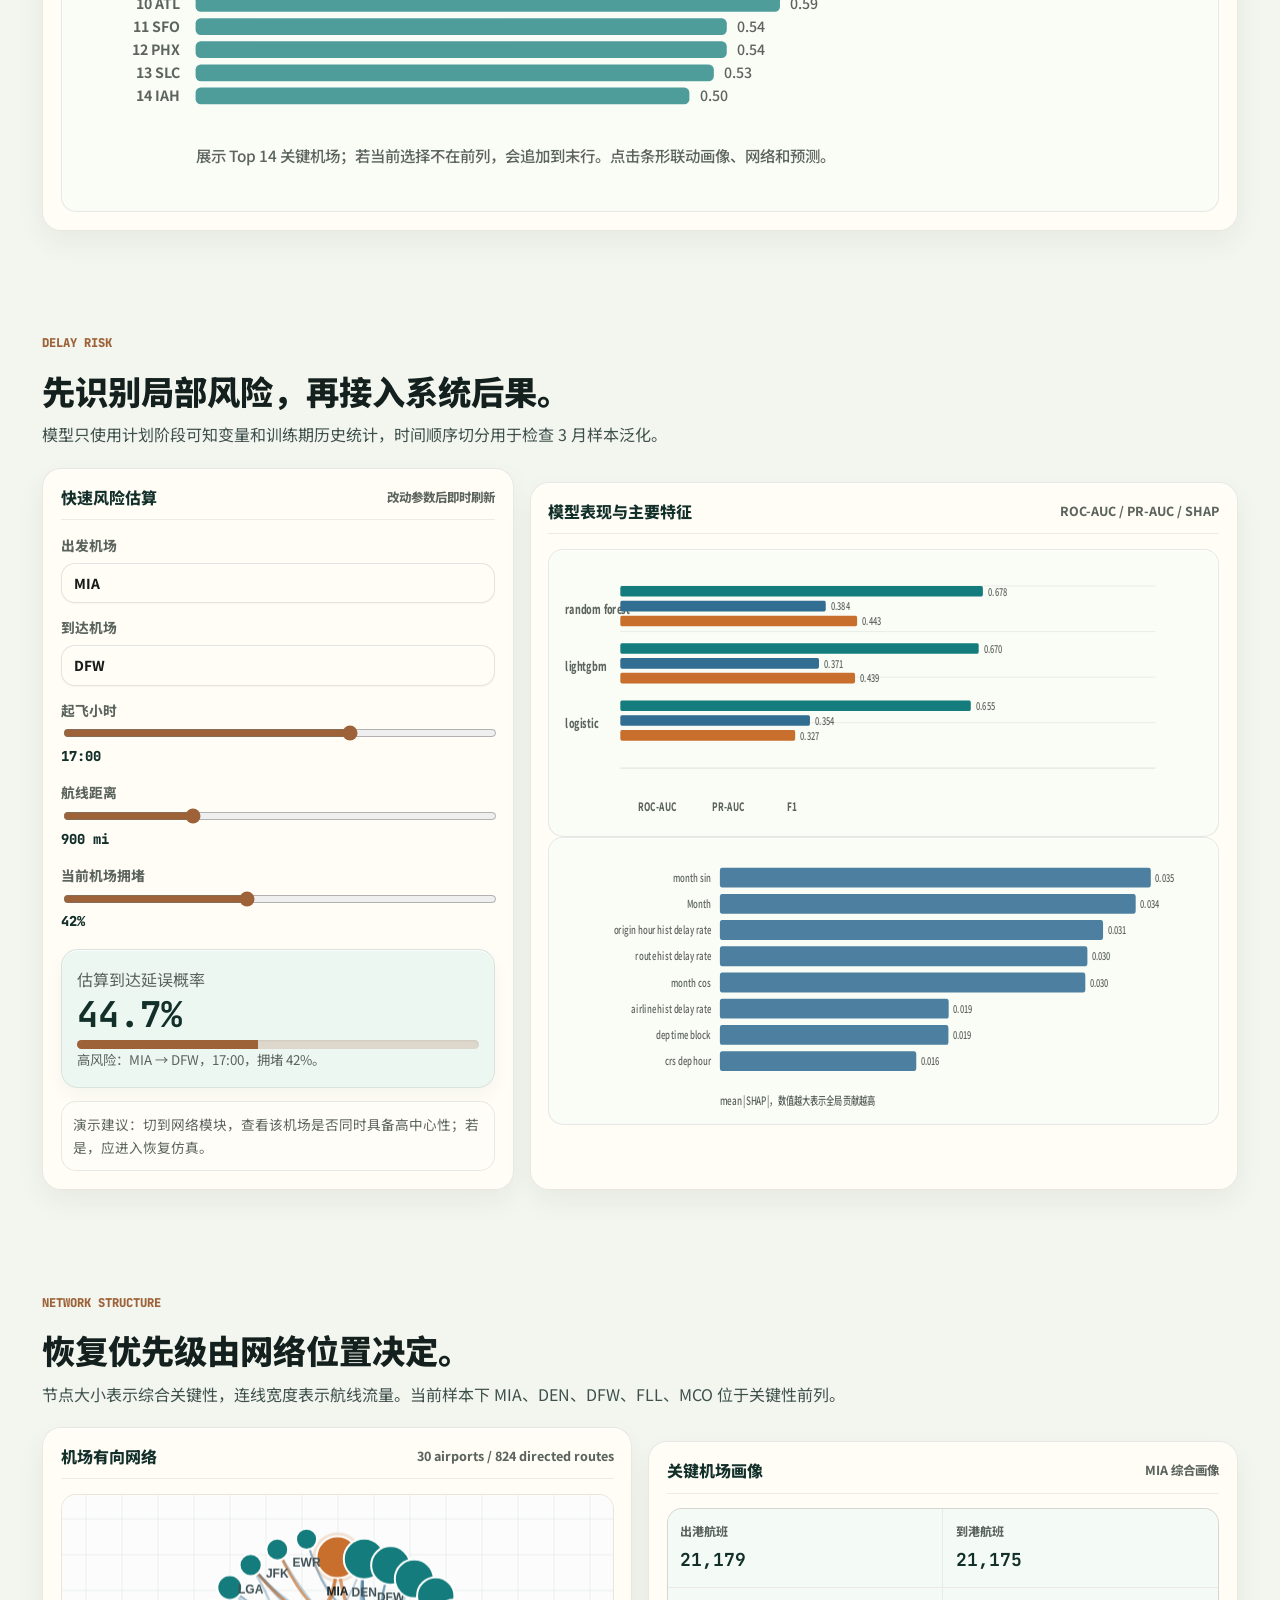
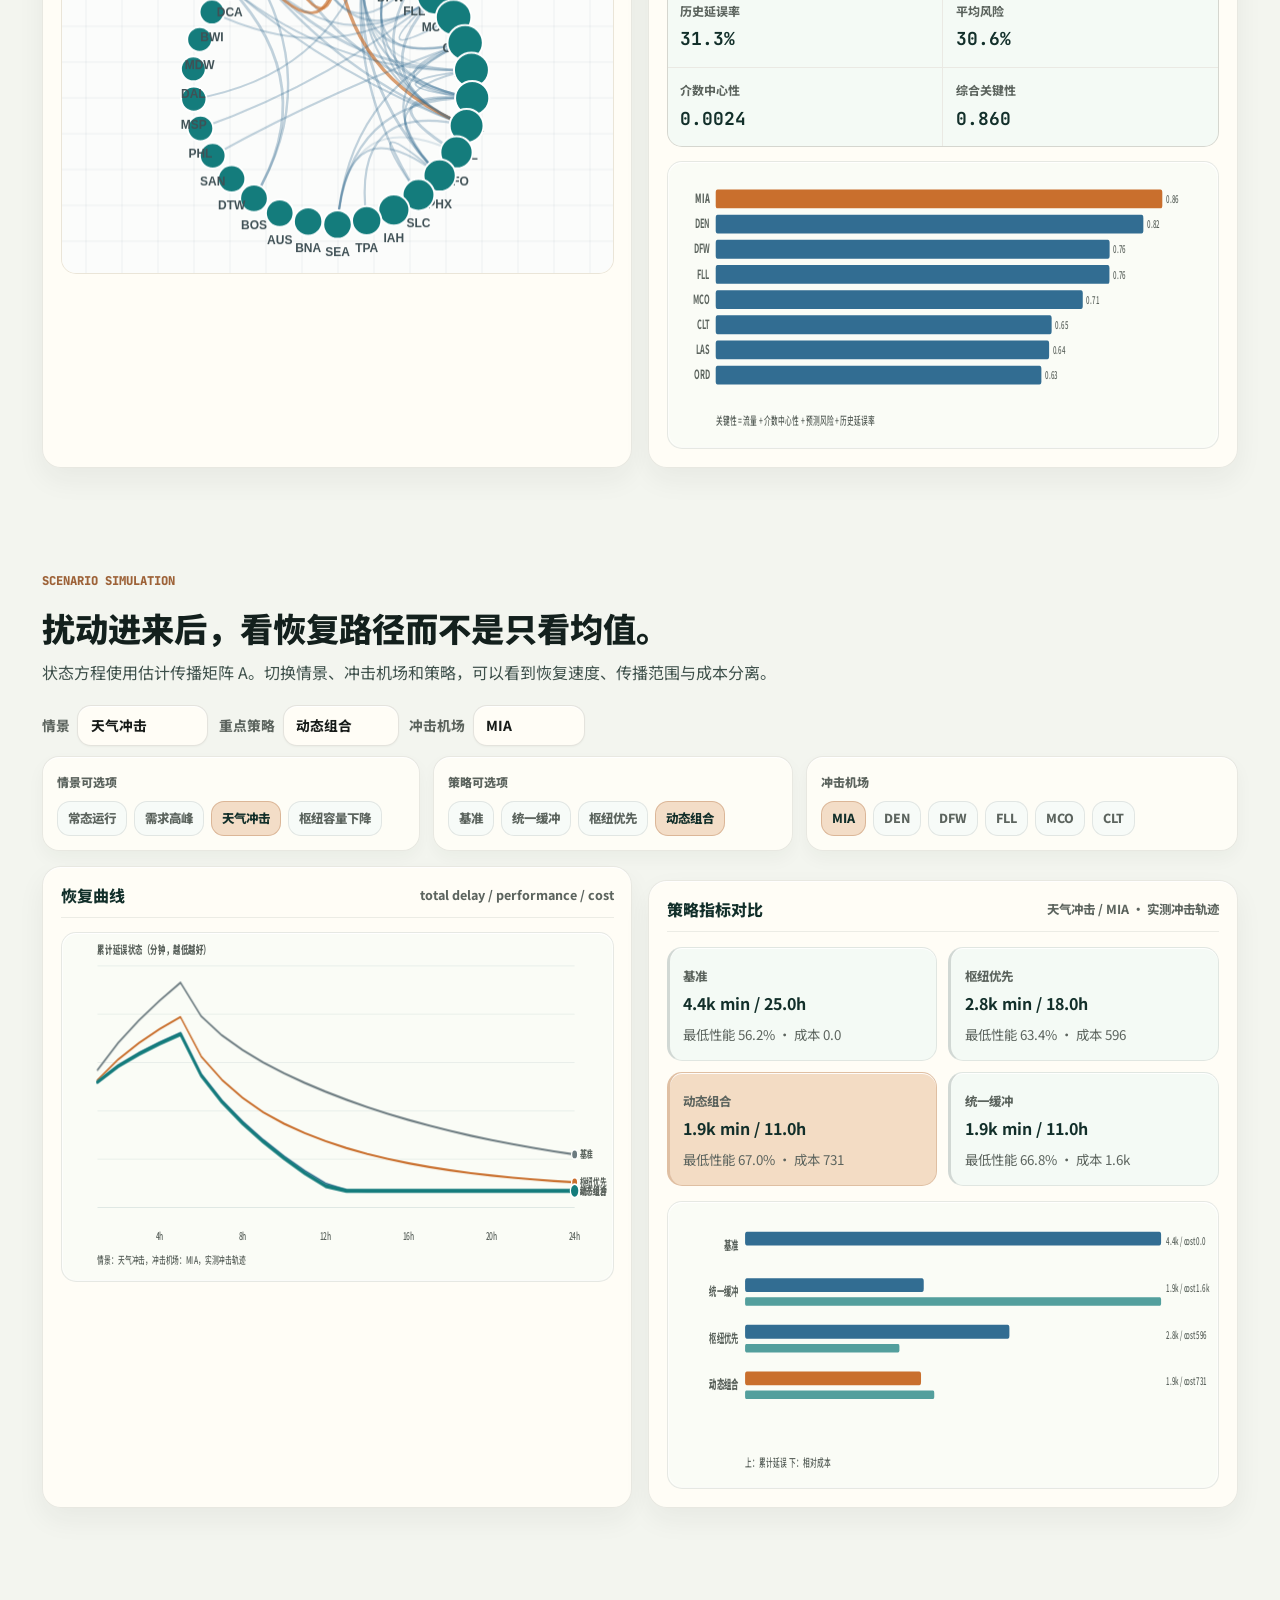
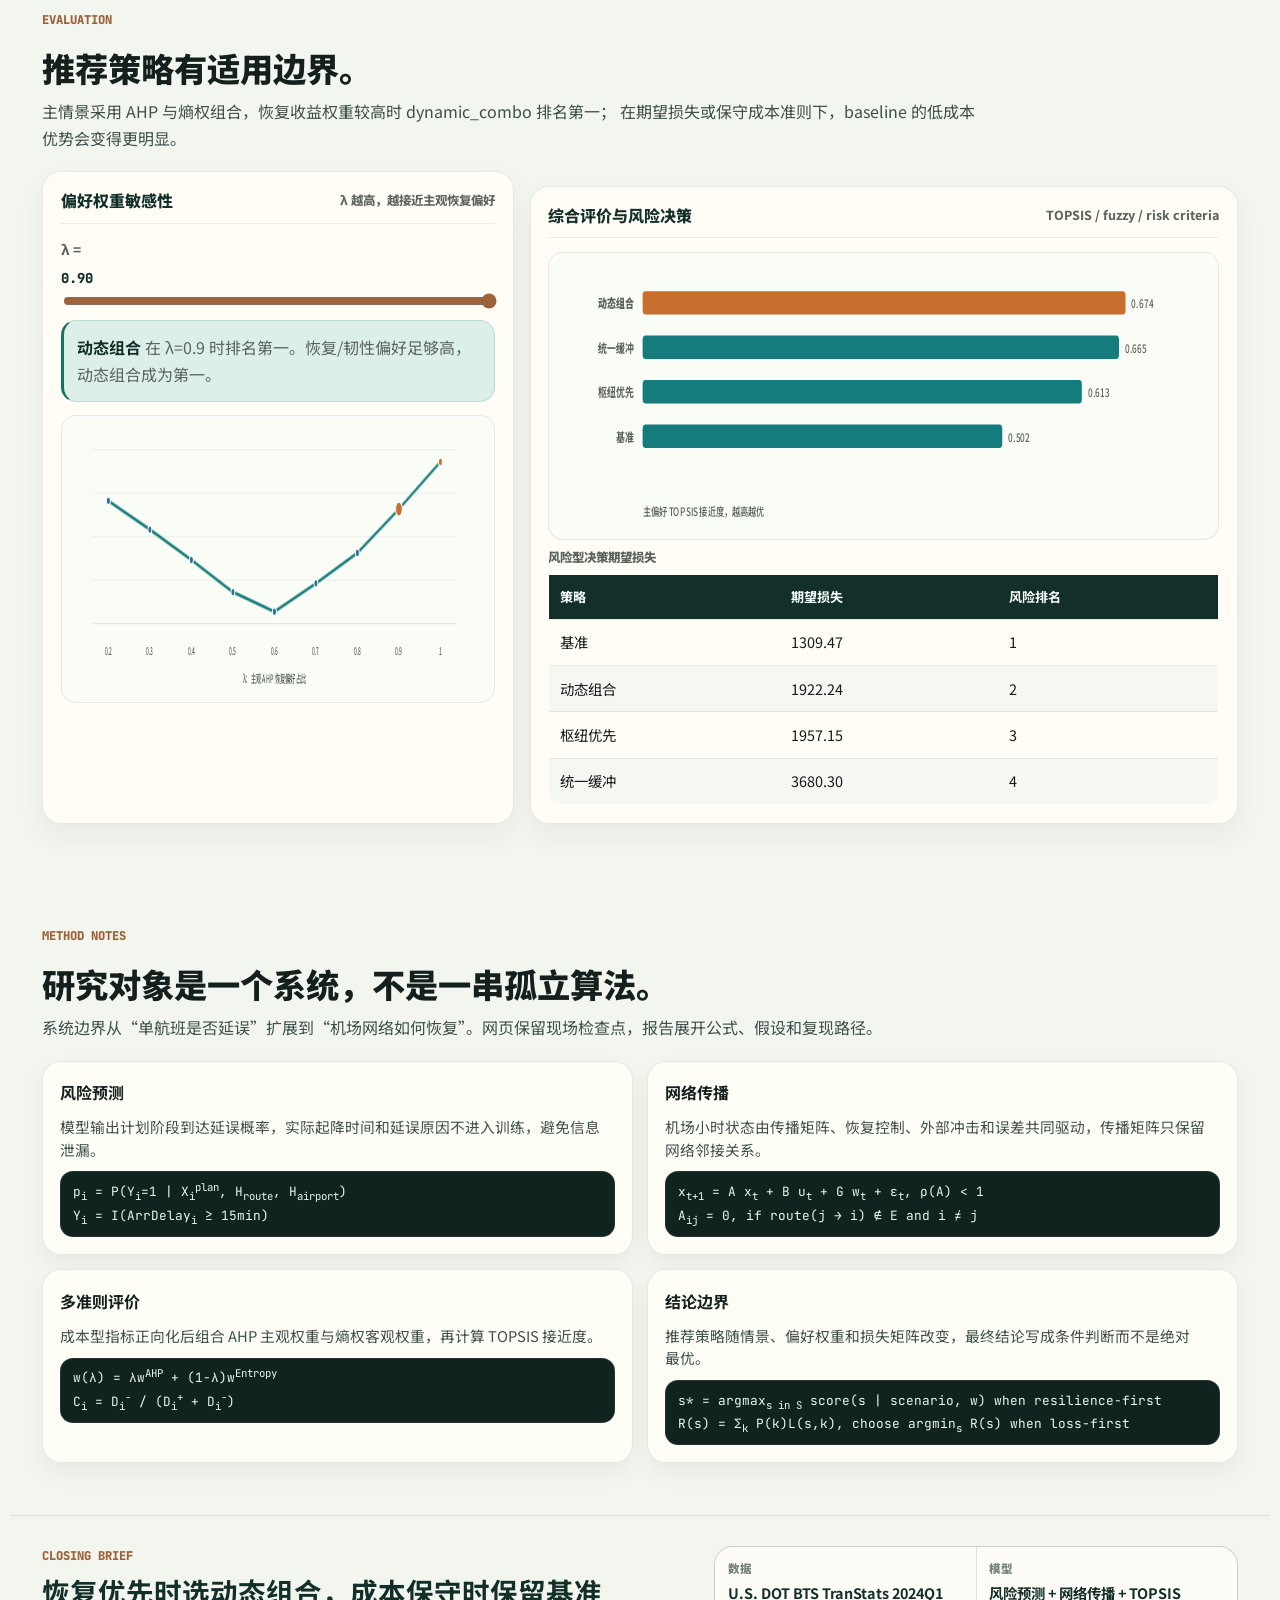
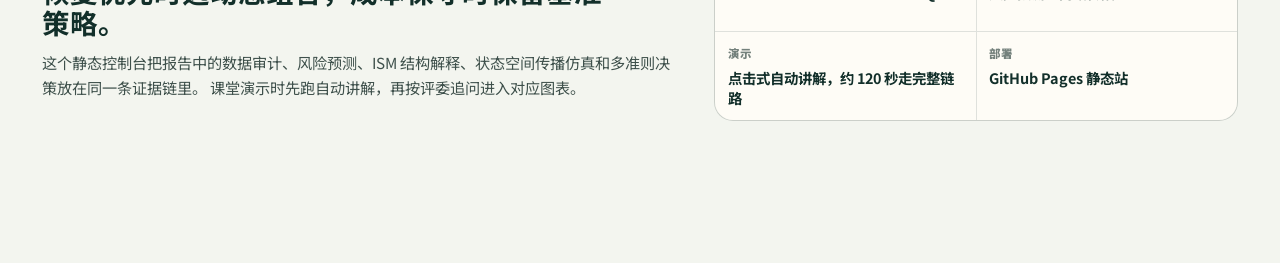
==== commit b98ad3f3: "Align web auto demo with script timing" ====
--- a/web/index.html
+++ b/web/index.html
@@ -482,7 +482,7 @@
       <div class="footer-grid" aria-label="交付物索引">
         <div><span>数据</span><strong>U.S. DOT BTS TranStats 2024Q1</strong></div>
         <div><span>模型</span><strong>风险预测 + 网络传播 + TOPSIS</strong></div>
-        <div><span>演示</span><strong>点击式自动讲解，约 55 秒走完整链路</strong></div>
+        <div><span>演示</span><strong>点击式自动讲解，约 120 秒走完整链路</strong></div>
         <div><span>部署</span><strong>GitHub Pages 静态站</strong></div>
       </div>
     </footer>
--- a/web/assets/css/styles.css
+++ b/web/assets/css/styles.css
@@ -1,17 +1,17 @@
 :root {
   color-scheme: light;
-  --bg: #f4f6f1;
-  --bg-raised: #e8eee8;
-  --ink: #17221f;
-  --ink-soft: #41514d;
+  --bg: #f3f5ef;
+  --bg-raised: #e7ede7;
+  --ink: #13201d;
+  --ink-soft: #3e504b;
   --muted: #74817c;
-  --panel: #fffdfa;
+  --panel: #fffdf7;
   --panel-strong: #fffefb;
-  --panel-soft: #f0f6f1;
+  --panel-soft: #edf5ef;
   --panel-ink: #171b19;
   --panel-muted: #5c645e;
-  --line: rgba(23, 27, 25, 0.095);
-  --panel-line: rgba(23, 27, 25, 0.105);
+  --line: rgba(19, 32, 29, 0.1);
+  --panel-line: rgba(19, 32, 29, 0.11);
   --navy: #122f2a;
   --teal: #176f68;
   --teal-soft: #dcefe9;
@@ -20,9 +20,9 @@
   --red: #b84c46;
   --green: #6c985a;
   --blue: #4f7da0;
-  --shadow: 0 18px 46px rgba(30, 43, 38, 0.082), 0 2px 8px rgba(30, 43, 38, 0.038);
-  --shadow-soft: 0 10px 26px rgba(30, 43, 38, 0.056);
-  --shadow-hairline: 0 1px 2px rgba(30, 43, 38, 0.04);
+  --shadow: 0 18px 42px rgba(28, 42, 37, 0.078), 0 2px 8px rgba(28, 42, 37, 0.036);
+  --shadow-soft: 0 10px 24px rgba(28, 42, 37, 0.052);
+  --shadow-hairline: 0 1px 2px rgba(28, 42, 37, 0.04);
   --inner-light: inset 0 1px 0 rgba(255, 255, 255, 0.92);
   --radius-xs: 8px;
   --radius-sm: 10px;
@@ -63,6 +63,13 @@
   background: transparent;
 }
 
+main,
+.topbar,
+.presentation-dock,
+.demo-caption {
+  isolation: isolate;
+}
+
 main::before {
   content: "";
   position: absolute;
@@ -79,7 +86,14 @@
 }
 
 body::before {
-  content: none;
+  content: "";
+  position: fixed;
+  inset: 0;
+  z-index: -1;
+  pointer-events: none;
+  background-image: url("data:image/svg+xml,%3Csvg xmlns='http://www.w3.org/2000/svg' width='96' height='96' viewBox='0 0 96 96'%3E%3Cg fill='none' stroke='%2313201d' stroke-opacity='0.035' stroke-width='1'%3E%3Cpath d='M0 24H96M0 72H96M24 0V96M72 0V96'/%3E%3C/g%3E%3Ccircle cx='12' cy='12' r='1' fill='%2313201d' fill-opacity='0.026'/%3E%3Ccircle cx='60' cy='36' r='1' fill='%2313201d' fill-opacity='0.024'/%3E%3C/svg%3E");
+  background-size: 96px 96px;
+  opacity: 0.42;
 }
 
 body::after {
@@ -126,12 +140,12 @@
   align-items: center;
   justify-content: space-between;
   gap: 1rem;
-  min-height: 72px;
-  padding: 0.7rem clamp(1rem, 3vw, 2.5rem);
-  border-bottom: 1px solid rgba(23, 27, 25, 0.08);
-  background: rgba(250, 252, 247, 0.94);
-  backdrop-filter: blur(18px) saturate(1.04);
-  box-shadow: var(--inner-light), 0 8px 22px rgba(28, 42, 37, 0.045);
+  min-height: 68px;
+  padding: 0.62rem clamp(1rem, 3vw, 2.5rem);
+  border-bottom: 1px solid rgba(19, 32, 29, 0.085);
+  background: rgba(250, 252, 247, 0.96);
+  backdrop-filter: blur(20px) saturate(1.02);
+  box-shadow: var(--inner-light), 0 6px 20px rgba(28, 42, 37, 0.038);
 }
 
 .demo-cursor {
@@ -151,13 +165,31 @@
   transition: left 360ms var(--ease), top 360ms var(--ease), opacity 160ms var(--ease), transform 160ms var(--ease);
 }
 
+.demo-cursor::after {
+  content: "";
+  position: absolute;
+  inset: -12px;
+  border: 1px solid rgba(157, 98, 56, 0.38);
+  border-radius: inherit;
+  opacity: 0;
+  transform: scale(0.7);
+}
+
 .demo-cursor.is-visible {
   opacity: 1;
   transform: translate(-50%, -50%) scale(1);
 }
 
+.demo-cursor.is-tracking {
+  transition: left 72ms linear, top 72ms linear, opacity 140ms var(--ease), transform 140ms var(--ease);
+}
+
 .demo-cursor.is-clicking {
   transform: translate(-50%, -50%) scale(0.72);
+}
+
+.demo-cursor.is-clicking::after {
+  animation: cursor-ring 420ms var(--ease) both;
 }
 
 .is-demo-target {
@@ -169,6 +201,10 @@
   animation: demo-pulse 880ms var(--ease) both;
 }
 
+.tour-is-playing .is-demo-target {
+  scroll-margin-block: 7.5rem;
+}
+
 .is-demo-changing {
   border-color: rgba(157, 98, 56, 0.56) !important;
   background-color: #fff8ed !important;
@@ -191,6 +227,17 @@
   100% {
     outline-color: rgba(169, 101, 52, 0.42);
     box-shadow: 0 0 0 8px rgba(169, 101, 52, 0.1), var(--shadow);
+  }
+}
+
+@keyframes cursor-ring {
+  0% {
+    opacity: 0.85;
+    transform: scale(0.55);
+  }
+  100% {
+    opacity: 0;
+    transform: scale(1.7);
   }
 }
 
@@ -200,17 +247,17 @@
   bottom: clamp(0.75rem, 2vw, 1.25rem);
   z-index: 86;
   display: grid;
-  grid-template-columns: minmax(108px, 160px) minmax(86px, 118px) auto;
+  grid-template-columns: minmax(116px, 168px) minmax(96px, 132px) auto;
   align-items: center;
   gap: 0.5rem;
   max-width: min(520px, calc(100vw - 1.5rem));
   margin: 0;
-  padding: 0.42rem;
-  border: 1px solid rgba(23, 27, 25, 0.1);
-  border-radius: 18px;
-  background: rgba(255, 254, 249, 0.93);
-  backdrop-filter: blur(16px) saturate(1.06);
-  box-shadow: 0 16px 38px rgba(26, 35, 31, 0.13), var(--inner-light);
+  padding: 0.46rem;
+  border: 1px solid rgba(19, 32, 29, 0.11);
+  border-radius: 20px;
+  background: rgba(255, 253, 247, 0.95);
+  backdrop-filter: blur(18px) saturate(1.04);
+  box-shadow: 0 18px 40px rgba(26, 35, 31, 0.12), var(--inner-light);
 }
 
 .dock-copy {
@@ -236,10 +283,10 @@
 }
 
 .dock-progress {
-  height: 6px;
+  height: 7px;
   overflow: hidden;
   border-radius: 999px;
-  background: rgba(23, 27, 25, 0.12);
+  background: rgba(19, 32, 29, 0.1);
 }
 
 .dock-progress span {
@@ -248,6 +295,7 @@
   height: 100%;
   border-radius: inherit;
   background: var(--teal);
+  box-shadow: 0 0 0 1px rgba(255, 255, 255, 0.46) inset;
   transition: width 280ms var(--ease);
 }
 
@@ -368,11 +416,11 @@
 }
 
 .dock-actions button {
-  min-height: 32px;
-  padding: 0.34rem 0.5rem;
-  border: 1px solid rgba(23, 27, 25, 0.1);
-  border-radius: 12px;
-  background: #fffaf0;
+  min-height: 34px;
+  padding: 0.36rem 0.56rem;
+  border: 1px solid rgba(19, 32, 29, 0.105);
+  border-radius: 14px;
+  background: #fffbf3;
   color: var(--ink-soft);
   font-size: 0.73rem;
   font-weight: 820;
@@ -401,10 +449,10 @@
 .brand-mark {
   display: inline-grid;
   place-items: center;
-  width: 44px;
-  height: 44px;
-  border: 1px solid rgba(23, 27, 25, 0.14);
-  border-radius: 16px;
+  width: 42px;
+  height: 42px;
+  border: 1px solid rgba(19, 32, 29, 0.14);
+  border-radius: 15px;
   background: var(--navy);
   color: #fff8ea;
   font-family: var(--mono);
@@ -430,13 +478,13 @@
   align-items: center;
   justify-content: flex-end;
   flex-wrap: wrap;
-  gap: 0.18rem;
+  gap: 0.16rem;
 }
 
 .nav-links a {
   position: relative;
-  min-height: 38px;
-  padding: 0.48rem 0.7rem;
+  min-height: 36px;
+  padding: 0.44rem 0.68rem;
   border-radius: 14px;
   color: var(--ink-soft);
   font-size: 0.88rem;
@@ -472,6 +520,10 @@
   position: relative;
 }
 
+section[id] {
+  scroll-margin-top: 5.5rem;
+}
+
 .hero {
   position: relative;
   display: grid;
@@ -479,9 +531,9 @@
   gap: clamp(1rem, 3vw, 2rem);
   align-items: stretch;
   max-width: var(--max);
-  min-height: calc(66svh - 72px);
+  min-height: calc(62svh - 68px);
   margin: 0 auto;
-  padding: clamp(2.6rem, 5vw, 5rem) clamp(1rem, 3vw, 2rem) clamp(1.4rem, 3vw, 2.4rem);
+  padding: clamp(2rem, 4.2vw, 4rem) clamp(1rem, 3vw, 2rem) clamp(1.2rem, 3vw, 2.1rem);
 }
 
 .hero::after {
@@ -522,11 +574,11 @@
 }
 
 h1 {
-  max-width: 780px;
+  max-width: 800px;
   margin: 0;
   font-family: var(--font-heading);
   font-weight: 820;
-  font-size: 3.95rem;
+  font-size: 3.82rem;
   line-height: 1.08;
   letter-spacing: 0;
   text-wrap: balance;
@@ -538,17 +590,17 @@
 
 .lede {
   max-width: 760px;
-  margin: 1.2rem 0 0;
+  margin: 1.05rem 0 0;
   color: var(--ink-soft);
-  font-size: 1.08rem;
-  line-height: 1.78;
+  font-size: 1.04rem;
+  line-height: 1.75;
 }
 
 .hero-actions {
   display: flex;
   flex-wrap: wrap;
   gap: 0.7rem;
-  margin-top: 1.55rem;
+  margin-top: 1.35rem;
 }
 
 .button {
@@ -590,8 +642,8 @@
   grid-template-columns: 72px minmax(0, 1fr);
   gap: 0.75rem;
   max-width: 780px;
-  margin-top: 1.5rem;
-  padding-top: 1.1rem;
+  margin-top: 1.25rem;
+  padding-top: 0.95rem;
   border-top: 1px solid var(--line);
 }
 
@@ -611,11 +663,11 @@
   align-self: center;
   display: grid;
   overflow: hidden;
-  border: 1px solid rgba(23, 27, 25, 0.1);
-  border-radius: 24px;
-  background: #f2eee3;
+  border: 1px solid rgba(19, 32, 29, 0.11);
+  border-radius: 22px;
+  background: #f1ecdf;
   color: var(--panel-ink);
-  box-shadow: 0 16px 38px rgba(46, 39, 28, 0.095), var(--inner-light);
+  box-shadow: 0 16px 34px rgba(46, 39, 28, 0.085), var(--inner-light), inset 0 0 0 1px rgba(255, 255, 255, 0.32);
 }
 
 .mission-head {
@@ -623,7 +675,7 @@
   align-items: center;
   justify-content: space-between;
   gap: 1rem;
-  padding: 0.92rem 1rem;
+  padding: 0.88rem 1rem;
   border-bottom: 1px solid var(--panel-line);
   background: rgba(18, 34, 31, 0.06);
 }
@@ -649,10 +701,10 @@
 .mission-grid div {
   display: grid;
   gap: 0.24rem;
-  min-height: 104px;
-  padding: 1.05rem 1.1rem;
-  border-right: 1px solid rgba(23, 27, 25, 0.09);
-  border-bottom: 1px solid rgba(23, 27, 25, 0.09);
+  min-height: 96px;
+  padding: 0.98rem 1rem;
+  border-right: 1px solid rgba(19, 32, 29, 0.085);
+  border-bottom: 1px solid rgba(19, 32, 29, 0.085);
 }
 
 .mission-grid div:nth-child(even) {
@@ -676,7 +728,7 @@
 .mission-grid strong {
   color: var(--navy);
   font-family: var(--mono);
-  font-size: 1.4rem;
+  font-size: 1.34rem;
   line-height: 1.15;
   font-variant-numeric: tabular-nums;
 }
@@ -684,7 +736,7 @@
 .section {
   max-width: var(--max);
   margin: 0 auto;
-  padding: clamp(2.25rem, 4.5vw, 4.65rem) clamp(1rem, 3vw, 2rem);
+  padding: clamp(2.1rem, 4vw, 4.25rem) clamp(1rem, 3vw, 2rem);
 }
 
 .section.tight {
@@ -696,7 +748,7 @@
   display: grid;
   gap: 0.55rem;
   max-width: 940px;
-  margin-bottom: 1.35rem;
+  margin-bottom: 1.22rem;
 }
 
 .section-heading.split {
@@ -710,7 +762,7 @@
   color: var(--ink);
   font-family: var(--font-heading);
   font-weight: 850;
-  font-size: 2.18rem;
+  font-size: 2.08rem;
   line-height: 1.16;
   letter-spacing: 0;
   text-wrap: balance;
@@ -725,22 +777,22 @@
 .flow {
   display: grid;
   grid-template-columns: repeat(7, minmax(0, 1fr));
-  gap: 0.35rem;
+  gap: 0.38rem;
   overflow: visible;
-  border: 1px solid rgba(23, 27, 25, 0.1);
-  border-radius: 22px;
-  background: rgba(255, 253, 249, 0.8);
+  border: 1px solid rgba(19, 32, 29, 0.095);
+  border-radius: 20px;
+  background: rgba(255, 253, 247, 0.82);
   padding: 0.42rem;
-  box-shadow: var(--inner-light), 0 12px 30px rgba(30, 43, 38, 0.06);
+  box-shadow: var(--inner-light), 0 12px 28px rgba(28, 42, 37, 0.052);
 }
 
 .flow button {
   display: grid;
   gap: 0.25rem;
-  min-height: 82px;
-  padding: 0.82rem;
+  min-height: 78px;
+  padding: 0.78rem 0.82rem;
   border: 1px solid transparent;
-  border-radius: 16px;
+  border-radius: 15px;
   text-align: left;
   background: transparent;
   color: var(--ink);
@@ -769,17 +821,17 @@
 .brief-row {
   display: grid;
   grid-template-columns: repeat(4, minmax(0, 1fr));
-  gap: 0.6rem;
-  margin-bottom: 0.9rem;
+  gap: 0.68rem;
+  margin-bottom: 0.95rem;
 }
 
 .brief-chip {
-  min-height: 84px;
-  padding: 0.75rem;
-  border: 1px solid rgba(23, 27, 25, 0.1);
-  border-radius: 16px;
-  background: #fffefa;
-  box-shadow: var(--inner-light), var(--shadow-hairline);
+  min-height: 82px;
+  padding: 0.82rem;
+  border: 1px solid rgba(19, 32, 29, 0.09);
+  border-radius: 17px;
+  background: rgba(255, 253, 247, 0.9);
+  box-shadow: var(--inner-light), 0 8px 18px rgba(28, 42, 37, 0.04);
 }
 
 .brief-chip span {
@@ -800,9 +852,9 @@
 .operator-note {
   margin-top: 0.8rem;
   padding: 0.72rem;
-  border: 1px solid rgba(23, 27, 25, 0.1);
-  border-radius: var(--radius);
-  background: #fffefa;
+  border: 1px solid rgba(19, 32, 29, 0.095);
+  border-radius: 15px;
+  background: #fffdf7;
   color: var(--panel-muted);
   font-size: 0.85rem;
 }
@@ -845,18 +897,18 @@
 .metric-grid {
   display: grid;
   grid-template-columns: repeat(4, minmax(0, 1fr));
-  gap: 0.75rem;
-  margin-bottom: 0.9rem;
+  gap: 0.82rem;
+  margin-bottom: 0.95rem;
 }
 
 .metric {
-  min-height: 128px;
-  padding: 0.98rem 1rem;
-  border: 1px solid rgba(23, 27, 25, 0.1);
+  min-height: 124px;
+  padding: 0.95rem 1rem;
+  border: 1px solid rgba(19, 32, 29, 0.095);
   border-radius: 18px;
-  background: var(--panel);
+  background: rgba(255, 253, 247, 0.92);
   color: var(--panel-ink);
-  box-shadow: var(--inner-light), 0 9px 22px rgba(30, 43, 38, 0.05);
+  box-shadow: var(--inner-light), 0 9px 20px rgba(28, 42, 37, 0.046);
   transition: transform 220ms var(--ease), background 220ms var(--ease);
 }
 
@@ -871,7 +923,7 @@
   margin-top: 0.42rem;
   color: var(--navy);
   font-family: var(--mono);
-  font-size: 2rem;
+  font-size: 1.94rem;
   line-height: 1;
   font-variant-numeric: tabular-nums;
 }
@@ -884,7 +936,7 @@
 
 .analysis-grid {
   display: grid;
-  gap: 0.9rem;
+  gap: 0.95rem;
 }
 
 .analysis-grid.two {
@@ -897,12 +949,12 @@
 
 .panel {
   min-width: 0;
-  padding: 1.08rem;
-  border: 1px solid rgba(23, 27, 25, 0.1);
-  border-radius: 20px;
-  background: var(--panel);
+  padding: 1.12rem;
+  border: 1px solid rgba(19, 32, 29, 0.095);
+  border-radius: 19px;
+  background: rgba(255, 253, 247, 0.93);
   color: var(--panel-ink);
-  box-shadow: var(--inner-light), 0 12px 30px rgba(30, 43, 38, 0.062);
+  box-shadow: var(--inner-light), 0 12px 28px rgba(28, 42, 37, 0.056);
 }
 
 .panel + .panel,
@@ -912,7 +964,7 @@
 }
 
 .panel:hover {
-  box-shadow: var(--inner-light), 0 15px 34px rgba(30, 43, 38, 0.074);
+  box-shadow: var(--inner-light), 0 15px 34px rgba(28, 42, 37, 0.066);
 }
 
 .panel-title {
@@ -920,15 +972,15 @@
   align-items: flex-start;
   justify-content: space-between;
   gap: 0.82rem;
-  margin-bottom: 0.92rem;
+  margin-bottom: 0.88rem;
   padding-bottom: 0.72rem;
-  border-bottom: 1px solid rgba(23, 27, 25, 0.075);
+  border-bottom: 1px solid rgba(19, 32, 29, 0.078);
 }
 
 .panel-title h3 {
   margin: 0;
   color: var(--navy);
-  font-size: 1.02rem;
+  font-size: 1rem;
   font-weight: 800;
   line-height: 1.25;
   letter-spacing: 0;
@@ -937,11 +989,11 @@
 .chart {
   position: relative;
   width: 100%;
-  border: 1px solid rgba(23, 27, 25, 0.09);
-  border-radius: 16px;
-  background-color: #fbfcf7;
+  border: 1px solid rgba(19, 32, 29, 0.085);
+  border-radius: 15px;
+  background-color: #fafcf6;
   overflow: hidden;
-  box-shadow: inset 0 1px 0 rgba(255, 255, 255, 0.9), inset 0 -1px 0 rgba(23, 27, 25, 0.035);
+  box-shadow: inset 0 1px 0 rgba(255, 255, 255, 0.92), inset 0 -1px 0 rgba(19, 32, 29, 0.035);
 }
 
 .chart::after {
@@ -950,15 +1002,15 @@
   inset: 0;
   pointer-events: none;
   border-radius: inherit;
-  box-shadow: inset 0 0 0 1px rgba(255, 255, 255, 0.55);
+  box-shadow: inset 0 0 0 1px rgba(255, 255, 255, 0.62);
 }
 
 .chart.tall {
-  min-height: 354px;
+  min-height: 348px;
 }
 
 .chart.medium {
-  min-height: 292px;
+  min-height: 286px;
 }
 
 .chart svg {
@@ -1007,13 +1059,13 @@
   display: flex;
   flex-wrap: wrap;
   align-items: center;
-  gap: 0.75rem;
-  margin-bottom: 0.8rem;
+  gap: 0.68rem;
+  margin-bottom: 0.82rem;
 }
 
 label {
   color: var(--panel-muted);
-  font-size: 0.88rem;
+  font-size: 0.86rem;
   font-weight: 760;
 }
 
@@ -1031,14 +1083,14 @@
 }
 
 select {
-  min-height: 40px;
+  min-height: 39px;
   min-width: 116px;
   max-width: 100%;
-  padding: 0.5rem 2.1rem 0.5rem 0.78rem;
-  border: 1px solid rgba(23, 27, 25, 0.12);
+  padding: 0.48rem 2.05rem 0.48rem 0.78rem;
+  border: 1px solid rgba(19, 32, 29, 0.115);
   border-radius: 14px;
   appearance: none;
-  background: #fffdf8;
+  background: #fffdf6;
   color: var(--panel-ink);
   box-shadow: var(--inner-light), var(--shadow-hairline);
   cursor: pointer;
@@ -1057,17 +1109,17 @@
 .option-ledger {
   display: grid;
   grid-template-columns: minmax(0, 1.05fr) minmax(0, 1fr) minmax(0, 1.2fr);
-  gap: 0.75rem;
+  gap: 0.82rem;
   margin: -0.15rem 0 0.9rem;
 }
 
 .option-group {
   min-width: 0;
-  padding: 0.88rem;
-  border: 1px solid rgba(23, 27, 25, 0.1);
-  border-radius: 18px;
-  background: #fffefa;
-  box-shadow: var(--inner-light), var(--shadow-hairline);
+  padding: 0.9rem;
+  border: 1px solid rgba(19, 32, 29, 0.095);
+  border-radius: 17px;
+  background: rgba(255, 253, 247, 0.92);
+  box-shadow: var(--inner-light), 0 8px 18px rgba(28, 42, 37, 0.04);
 }
 
 .option-group > span {
@@ -1086,10 +1138,10 @@
 }
 
 .option-chip {
-  min-height: 34px;
-  padding: 0.4rem 0.62rem;
-  border: 1px solid rgba(23, 27, 25, 0.1);
-  border-radius: 12px;
+  min-height: 33px;
+  padding: 0.38rem 0.62rem;
+  border: 1px solid rgba(19, 32, 29, 0.095);
+  border-radius: 13px;
   background: #f7fbf8;
   color: var(--panel-muted);
   font-size: 0.78rem;
@@ -1113,7 +1165,7 @@
 
 .risk-form {
   display: grid;
-  gap: 0.85rem;
+  gap: 0.82rem;
 }
 
 .risk-form label,
@@ -1139,11 +1191,11 @@
 
 .risk-result {
   margin-top: 1rem;
-  padding: 1rem;
-  border: 1px solid rgba(23, 27, 25, 0.1);
-  border-radius: 18px;
-  background: #f0f8f3;
-  box-shadow: var(--inner-light), var(--shadow-hairline);
+  padding: 0.96rem;
+  border: 1px solid rgba(19, 32, 29, 0.095);
+  border-radius: 17px;
+  background: #edf7f1;
+  box-shadow: var(--inner-light), 0 8px 18px rgba(28, 42, 37, 0.042);
 }
 
 .risk-result span,
@@ -1157,14 +1209,14 @@
   margin: 0.25rem 0 0.5rem;
   color: var(--navy);
   font-family: var(--mono);
-  font-size: 2.35rem;
+  font-size: 2.22rem;
   line-height: 1;
   font-variant-numeric: tabular-nums;
 }
 
 .meter {
   width: 100%;
-  height: 10px;
+  height: 9px;
   overflow: hidden;
   border-radius: 999px;
   background: #ded8cc;
@@ -1184,9 +1236,9 @@
   width: 100%;
   height: auto;
   min-height: 360px;
-  border: 1px solid rgba(23, 27, 25, 0.09);
-  border-radius: 16px;
-  background: #fff9ec;
+  border: 1px solid rgba(19, 32, 29, 0.085);
+  border-radius: 15px;
+  background: #fff8ea;
   box-shadow: inset 0 1px 0 rgba(255, 255, 255, 0.9);
 }
 
@@ -1201,14 +1253,14 @@
   gap: 1px;
   margin-bottom: 0.9rem;
   overflow: hidden;
-  border: 1px solid rgba(23, 27, 25, 0.1);
-  border-radius: 16px;
-  background: rgba(23, 27, 25, 0.09);
+  border: 1px solid rgba(19, 32, 29, 0.095);
+  border-radius: 15px;
+  background: rgba(19, 32, 29, 0.085);
 }
 
 .profile-stat {
   padding: 0.78rem;
-  background: #f5faf6;
+  background: #f4faf5;
 }
 
 .profile-stat span {
@@ -1229,17 +1281,17 @@
 .strategy-summary {
   display: grid;
   grid-template-columns: repeat(2, minmax(0, 1fr));
-  gap: 0.65rem;
-  margin-bottom: 0.9rem;
+  gap: 0.68rem;
+  margin-bottom: 0.92rem;
 }
 
 .strategy-card {
   width: 100%;
-  padding: 0.82rem;
-  border: 1px solid rgba(23, 27, 25, 0.08);
-  border-left: 3px solid rgba(23, 27, 25, 0.16);
-  border-radius: 16px;
-  background: #f5faf6;
+  padding: 0.84rem;
+  border: 1px solid rgba(19, 32, 29, 0.085);
+  border-left: 3px solid rgba(19, 32, 29, 0.15);
+  border-radius: 15px;
+  background: #f4faf5;
   color: inherit;
   font: inherit;
   text-align: left;
@@ -1257,7 +1309,7 @@
 .strategy-card.active {
   border-left-color: var(--copper);
   border-color: rgba(157, 98, 56, 0.24);
-  background: var(--copper-soft);
+  background: #f3dcc4;
 }
 
 .strategy-card strong {
@@ -1273,8 +1325,8 @@
 
 .decision-callout {
   margin: 0.8rem 0;
-  padding: 0.85rem;
-  border-radius: 16px;
+  padding: 0.82rem;
+  border-radius: 15px;
   border: 1px solid rgba(23, 111, 104, 0.16);
   border-left: 3px solid var(--teal);
   background: var(--teal-soft);
@@ -1290,8 +1342,8 @@
   border-collapse: collapse;
   font-size: 0.9rem;
   overflow: hidden;
-  border: 1px solid rgba(23, 27, 25, 0.1);
-  border-radius: 16px;
+  border: 1px solid rgba(19, 32, 29, 0.095);
+  border-radius: 15px;
   box-shadow: var(--inner-light), var(--shadow-hairline);
 }
 
@@ -1305,8 +1357,8 @@
 
 .data-table th,
 .data-table td {
-  padding: 0.68rem 0.66rem;
-  border-bottom: 1px solid rgba(23, 27, 25, 0.08);
+  padding: 0.66rem 0.64rem;
+  border-bottom: 1px solid rgba(19, 32, 29, 0.078);
   text-align: left;
   vertical-align: top;
 }
@@ -1339,12 +1391,12 @@
   display: grid;
   align-content: start;
   gap: 0.65rem;
-  min-height: 174px;
+  min-height: 170px;
   padding: 1.08rem;
-  border: 1px solid rgba(23, 27, 25, 0.1);
-  border-radius: 20px;
-  background: #fffefa;
-  box-shadow: var(--inner-light), 0 10px 26px rgba(30, 43, 38, 0.055);
+  border: 1px solid rgba(19, 32, 29, 0.095);
+  border-radius: 19px;
+  background: rgba(255, 253, 247, 0.92);
+  box-shadow: var(--inner-light), 0 10px 24px rgba(28, 42, 37, 0.05);
 }
 
 .method-block h3 {
@@ -1364,10 +1416,10 @@
   display: grid;
   gap: 0.22rem;
   max-width: 100%;
-  padding: 0.64rem 0.72rem;
+  padding: 0.62rem 0.72rem;
   border: 1px solid rgba(255, 255, 255, 0.08);
-  border-radius: 14px;
-  background: #10201e;
+  border-radius: 13px;
+  background: #10231f;
   color: #eaf7f0;
   font-family: var(--mono);
   font-size: 0.8rem;
@@ -1395,8 +1447,8 @@
   grid-template-columns: minmax(0, 1.1fr) minmax(380px, 0.9fr);
   gap: clamp(1rem, 3vw, 2rem);
   max-width: var(--max);
-  margin: 0 auto 1rem;
-  padding: clamp(1.2rem, 3vw, 1.8rem) clamp(1rem, 3vw, 2rem);
+  margin: 0 auto 1.2rem;
+  padding: clamp(1.25rem, 3vw, 1.9rem) clamp(1rem, 3vw, 2rem);
   border-top: 1px solid rgba(23, 27, 25, 0.095);
   color: var(--ink-soft);
 }
@@ -1421,15 +1473,15 @@
   grid-template-columns: repeat(2, minmax(0, 1fr));
   gap: 1px;
   overflow: hidden;
-  border: 1px solid rgba(23, 27, 25, 0.1);
-  border-radius: 20px;
-  background: rgba(23, 27, 25, 0.09);
+  border: 1px solid rgba(19, 32, 29, 0.095);
+  border-radius: 19px;
+  background: rgba(19, 32, 29, 0.085);
 }
 
 .footer-grid div {
-  min-height: 86px;
-  padding: 0.75rem;
-  background: #fffefa;
+  min-height: 84px;
+  padding: 0.78rem;
+  background: rgba(255, 253, 247, 0.94);
 }
 
 .footer-grid span {
@@ -1452,8 +1504,8 @@
   z-index: 80;
   max-width: 260px;
   padding: 0.52rem 0.68rem;
-  border: 1px solid rgba(23, 27, 25, 0.1);
-  border-radius: 14px;
+  border: 1px solid rgba(19, 32, 29, 0.095);
+  border-radius: 13px;
   background: var(--panel-strong);
   color: var(--panel-muted);
   box-shadow: 0 12px 30px rgba(30, 43, 38, 0.13), var(--inner-light);
@@ -1547,10 +1599,11 @@
 
   .hero {
     min-height: auto;
+    padding-top: clamp(2rem, 6vw, 3rem);
   }
 
   h1 {
-    font-size: 3.12rem;
+    font-size: 3rem;
   }
 
   .section-heading h2 {
@@ -1579,33 +1632,83 @@
 }
 
 @media (max-width: 640px) {
+  html,
   body {
-    padding-bottom: 96px;
+    overflow-x: clip;
+  }
+
+  body {
+    padding-bottom: calc(126px + env(safe-area-inset-bottom));
+    line-height: 1.62;
   }
 
   .topbar {
     position: static;
+    gap: 0.64rem;
+    min-height: 0;
+    padding: 0.62rem 0.8rem 0.72rem;
+    overflow: hidden;
   }
 
   .brand {
     min-width: 0;
+    gap: 0.62rem;
   }
 
   .brand span:last-child {
     white-space: normal;
   }
 
+  .brand-mark {
+    width: 40px;
+    height: 40px;
+    border-radius: 14px;
+  }
+
+  .brand strong {
+    font-size: 0.98rem;
+  }
+
+  .brand span:last-child {
+    font-size: 0.74rem;
+    line-height: 1.25;
+  }
+
   .nav-links {
+    width: calc(100vw - 1.6rem);
+    margin-inline: -0.05rem;
+    padding: 0.05rem 0.42rem 0.16rem 0;
     justify-content: flex-start;
+    flex-wrap: nowrap;
+    gap: 0.1rem;
+    overflow-x: auto;
+    overscroll-behavior-inline: contain;
+    scrollbar-width: none;
+  }
+
+  .nav-links::-webkit-scrollbar {
+    display: none;
+  }
+
+  .nav-links a {
+    flex: 0 0 auto;
+    min-height: 32px;
+    padding: 0.32rem 0.52rem;
+    border-radius: 12px;
+    font-size: 0.8rem;
+    white-space: nowrap;
   }
 
   h1 {
-    font-size: 2.28rem;
-    line-height: 1.1;
+    max-width: 10.8em;
+    font-size: clamp(2.02rem, 10.4vw, 2.56rem);
+    line-height: 1.08;
   }
 
   .lede {
-    font-size: 1rem;
+    margin-top: 0.92rem;
+    font-size: 0.95rem;
+    line-height: 1.66;
   }
 
   .section-heading h2,
@@ -1615,12 +1718,66 @@
 
   .hero-note {
     grid-template-columns: 1fr;
+    gap: 0.35rem;
+    margin-top: 1rem;
+    padding-top: 0.78rem;
+  }
+
+  .hero-note strong {
+    font-size: 0.94rem;
+    line-height: 1.46;
+  }
+
+  .hero-actions {
+    display: grid;
+    grid-template-columns: repeat(2, minmax(0, 1fr));
+    gap: 0.58rem;
+    margin-top: 1.08rem;
+  }
+
+  .hero-actions .button {
+    min-height: 44px;
+    padding-inline: 0.72rem;
+    border-radius: 15px;
+    font-size: 0.9rem;
+    white-space: nowrap;
+  }
+
+  .hero-actions .button.primary {
+    grid-column: 1 / -1;
   }
 
   .metric-grid,
-  .flow,
   .strategy-summary {
     grid-template-columns: 1fr;
+  }
+
+  .flow {
+    grid-template-columns: repeat(7, minmax(108px, 1fr));
+    gap: 0.32rem;
+    margin-inline: -0.1rem;
+    padding: 0.32rem;
+    overflow-x: auto;
+    scroll-snap-type: x proximity;
+    overscroll-behavior-inline: contain;
+    scrollbar-width: none;
+  }
+
+  .flow::-webkit-scrollbar {
+    display: none;
+  }
+
+  .flow button {
+    min-height: 56px;
+    padding: 0.52rem 0.58rem;
+    border-radius: 13px;
+    scroll-snap-align: start;
+    font-size: 0.82rem;
+    line-height: 1.25;
+  }
+
+  .flow span {
+    font-size: 0.68rem;
   }
 
   .mission-grid,
@@ -1642,89 +1799,461 @@
     font-size: 1.02rem;
   }
 
+  .mission-board {
+    border-radius: 20px;
+  }
+
+  .mission-head,
+  .tour-brief {
+    padding-inline: 0.86rem;
+  }
+
   .presentation-dock {
     position: fixed;
-    right: 0.55rem;
-    bottom: max(0.7rem, env(safe-area-inset-bottom));
-    left: 0.55rem;
-    grid-template-columns: minmax(0, 1fr) 64px;
-    padding: 0.3rem;
-    border-radius: 16px;
-    box-shadow: 0 12px 30px rgba(26, 35, 31, 0.14), var(--inner-light);
+    right: 0.6rem;
+    bottom: max(0.72rem, env(safe-area-inset-bottom));
+    left: 0.6rem;
+    grid-template-columns: minmax(0, 1fr) 62px;
+    gap: 0.28rem;
+    max-width: none;
+    padding: 0.28rem;
+    border-radius: 17px;
+    box-shadow: 0 14px 32px rgba(26, 35, 31, 0.14), var(--inner-light);
   }
 
   .demo-caption {
     left: 0.55rem;
     right: 0.55rem;
-    bottom: calc(5.55rem + env(safe-area-inset-bottom));
+    bottom: calc(5.58rem + env(safe-area-inset-bottom));
     width: auto;
-    padding: 0.64rem 0.72rem;
+    max-height: min(48svh, 360px);
+    padding: 0.58rem 0.68rem;
+    border-radius: 17px;
+    overflow-y: auto;
+    overscroll-behavior: contain;
+  }
+
+  .demo-caption strong {
+    font-size: 0.94rem;
+    line-height: 1.24;
   }
 
   .demo-caption-track {
-    gap: 0.32rem;
+    grid-template-columns: repeat(2, minmax(0, 1fr));
+    gap: 0.3rem 0.42rem;
   }
 
   .demo-caption-track div {
-    grid-template-columns: 2.35rem minmax(0, 1fr);
-    gap: 0.36rem;
+    grid-template-columns: 2.15rem minmax(0, 1fr);
+    gap: 0.3rem;
+  }
+
+  .demo-caption-track em {
+    padding-inline: 0.24rem;
+    font-size: 0.6rem;
   }
 
   .demo-caption p {
-    font-size: 0.76rem;
-    line-height: 1.42;
+    font-size: 0.7rem;
+    line-height: 1.38;
+  }
+
+  .demo-caption small {
+    margin-top: 0.34rem;
+    padding-top: 0.34rem;
+    font-size: 0.7rem;
+    line-height: 1.36;
+  }
+
+  .tour-is-playing[data-tour-phase="scroll"] .demo-caption,
+  .tour-is-playing[data-tour-phase="focus"] .demo-caption,
+  .tour-is-playing[data-tour-phase="click"] .demo-caption {
+    opacity: 0.88;
+    transform: translateY(6px) scale(0.985);
+  }
+
+  .tour-is-playing[data-tour-phase="scroll"] .demo-caption-track,
+  .tour-is-playing[data-tour-phase="focus"] .demo-caption-track,
+  .tour-is-playing[data-tour-phase="click"] .demo-caption-track {
+    display: none;
+  }
+
+  .tour-is-playing[data-tour-phase="scroll"] .demo-caption small,
+  .tour-is-playing[data-tour-phase="focus"] .demo-caption small,
+  .tour-is-playing[data-tour-phase="click"] .demo-caption small {
+    margin-top: 0.22rem;
+    padding-top: 0.28rem;
+  }
+
+  .tour-is-playing[data-tour-phase="click"] .demo-caption {
+    pointer-events: none;
+    opacity: 0.78;
+  }
+
+  .tour-is-playing .is-demo-target {
+    scroll-margin-block: 12rem;
   }
 
   .dock-actions {
     display: grid;
     grid-column: 1 / -1;
     grid-template-columns: repeat(3, minmax(0, 1fr));
+    gap: 0.24rem;
   }
 
   .dock-copy strong {
-    font-size: 0.78rem;
+    font-size: 0.74rem;
   }
 
   .dock-actions button {
     min-height: 30px;
     padding-inline: 0.35rem;
-    font-size: 0.72rem;
+    font-size: 0.69rem;
+    border-radius: 12px;
   }
 
   .hero {
-    gap: 1.35rem;
-  }
-
-  .mission-board {
-    margin-bottom: 1rem;
+    gap: 1.25rem;
+    padding: 2rem 0.8rem 1.12rem;
+  }
+
+  .eyebrow {
+    margin-bottom: 0.58rem;
+    font-size: 0.69rem;
   }
 
   .section {
-    padding-left: 0.75rem;
-    padding-right: 0.75rem;
+    padding: 2rem 0.8rem;
+    scroll-margin-top: 1.35rem;
+  }
+
+  .section.tight {
+    padding-top: 0;
+    padding-bottom: 0.86rem;
+  }
+
+  .section-heading {
+    gap: 0.42rem;
+    margin-bottom: 0.95rem;
+  }
+
+  .section-heading h2,
+  .footer-summary h2 {
+    font-size: 1.48rem;
+    line-height: 1.18;
+  }
+
+  .section-heading p:not(.eyebrow),
+  .footer-summary p:not(.eyebrow) {
+    font-size: 0.91rem;
+    line-height: 1.62;
   }
 
   .panel {
-    padding: 0.75rem;
+    padding: 0.78rem;
+    border-radius: 17px;
+  }
+
+  .panel + .panel,
+  .analysis-grid + .panel,
+  .panel + .analysis-grid {
+    margin-top: 0.72rem;
   }
 
   .panel-title {
     align-items: flex-start;
     flex-direction: column;
+    gap: 0.32rem;
+    margin-bottom: 0.7rem;
+    padding-bottom: 0.58rem;
+  }
+
+  .panel-title h3 {
+    font-size: 0.96rem;
+  }
+
+  .panel-title span {
+    font-size: 0.73rem;
+    line-height: 1.36;
+  }
+
+  .analysis-grid,
+  .analysis-grid.two,
+  .analysis-grid.compact-left,
+  .evidence-grid,
+  .method-grid,
+  .option-ledger {
+    gap: 0.74rem;
+  }
+
+  .brief-row {
+    gap: 0.58rem;
+  }
+
+  .brief-chip,
+  .metric {
+    min-height: 0;
+    padding: 0.74rem;
+    border-radius: 16px;
+  }
+
+  .metric strong {
+    font-size: 1.56rem;
+  }
+
+  .metric small {
+    margin-top: 0.4rem;
+    line-height: 1.42;
   }
 
   .chart.tall {
-    min-height: 320px;
+    min-height: 276px;
   }
 
   .chart.medium {
-    min-height: 250px;
+    min-height: 224px;
+  }
+
+  .proof-chart {
+    min-height: 238px;
+  }
+
+  .evidence-card.wide .proof-chart {
+    min-height: 330px;
+  }
+
+  .chart svg {
+    min-width: 100%;
+  }
+
+  .chart .axis-label,
+  .chart text {
+    font-size: 10px;
+  }
+
+  .airport-toolbar,
+  .sim-controls {
+    display: grid;
+    grid-template-columns: 1fr;
+    gap: 0.52rem;
+    margin-bottom: 0.72rem;
+  }
+
+  .sim-controls label,
+  .airport-toolbar label {
+    display: grid;
+    grid-template-columns: 4.8rem minmax(0, 1fr);
+    align-items: center;
+    gap: 0.5rem;
+    white-space: normal;
+  }
+
+  select {
+    width: 100%;
+    min-width: 0;
+    min-height: 38px;
+    padding-block: 0.42rem;
+    border-radius: 13px;
+  }
+
+  .option-group {
+    padding: 0.72rem;
+    border-radius: 16px;
+  }
+
+  .option-group > span {
+    margin-bottom: 0.45rem;
+  }
+
+  .option-buttons {
+    gap: 0.36rem;
+  }
+
+  .option-chip {
+    min-height: 31px;
+    padding: 0.34rem 0.52rem;
+    border-radius: 12px;
+    font-size: 0.74rem;
+  }
+
+  .risk-form {
+    gap: 0.72rem;
+  }
+
+  .risk-form label,
+  .lambda-control {
+    gap: 0.3rem;
+  }
+
+  .risk-form input[type="range"],
+  .lambda-control input[type="range"] {
+    min-width: 0;
+  }
+
+  .risk-result {
+    margin-top: 0.78rem;
+    padding: 0.78rem;
+  }
+
+  .risk-result strong {
+    font-size: 1.84rem;
+  }
+
+  .network-canvas {
+    min-height: 270px;
+  }
+
+  .airport-profile,
+  .strategy-summary {
+    gap: 1px;
+  }
+
+  .profile-stat,
+  .strategy-card {
+    padding: 0.68rem;
+  }
+
+  .strategy-card {
+    border-radius: 14px;
+  }
+
+  .data-table {
+    min-width: 420px;
+    font-size: 0.8rem;
+  }
+
+  .data-table th,
+  .data-table td {
+    padding: 0.52rem 0.5rem;
+  }
+
+  .method-block {
+    min-height: 0;
+    padding: 0.86rem;
+    border-radius: 17px;
+  }
+
+  .method-block p {
+    font-size: 0.88rem;
+  }
+
+  .formula-line {
+    padding: 0.54rem 0.58rem;
+    border-radius: 12px;
+    font-size: 0.72rem;
+    line-height: 1.5;
+  }
+
+  .footer {
+    gap: 0.86rem;
+    margin-bottom: 0;
+    padding: 1.1rem 0.8rem calc(1.35rem + env(safe-area-inset-bottom));
   }
 
   .footer,
   .footer-grid {
     flex-direction: column;
     grid-template-columns: 1fr;
+  }
+}
+
+@media (max-width: 380px) {
+  body {
+    padding-bottom: calc(132px + env(safe-area-inset-bottom));
+  }
+
+  .topbar {
+    padding-inline: 0.72rem;
+  }
+
+  .nav-links {
+    width: calc(100vw - 1.44rem);
+    padding-right: 0.62rem;
+  }
+
+  h1 {
+    font-size: clamp(1.88rem, 10vw, 2.16rem);
+  }
+
+  .lede {
+    font-size: 0.91rem;
+  }
+
+  .hero-actions {
+    grid-template-columns: 1fr;
+  }
+
+  .hero-actions .button.primary {
+    grid-column: auto;
+  }
+
+  .mission-grid {
+    grid-template-columns: 1fr;
+  }
+
+  .mission-grid div,
+  .mission-grid div:nth-child(odd) {
+    border-right: 0;
+  }
+
+  .mission-grid strong {
+    font-size: 1.08rem;
+  }
+
+  .presentation-dock {
+    right: 0.42rem;
+    left: 0.42rem;
+    grid-template-columns: minmax(0, 1fr) 52px;
+  }
+
+  .dock-progress {
+    height: 6px;
+  }
+
+  .dock-actions button {
+    font-size: 0.66rem;
+  }
+
+  .demo-caption {
+    left: 0.42rem;
+    right: 0.42rem;
+    bottom: calc(5.82rem + env(safe-area-inset-bottom));
+    max-height: min(44svh, 320px);
+  }
+
+  .demo-caption-track {
+    grid-template-columns: 1fr;
+  }
+
+  .demo-caption-track div {
+    grid-template-columns: 2rem minmax(0, 1fr);
+  }
+
+  .demo-caption p {
+    font-size: 0.68rem;
+  }
+
+  .sim-controls label,
+  .airport-toolbar label {
+    grid-template-columns: 1fr;
+    gap: 0.32rem;
+  }
+
+  .chart.tall {
+    min-height: 252px;
+  }
+
+  .chart.medium,
+  .proof-chart {
+    min-height: 210px;
+  }
+
+  .evidence-card.wide .proof-chart {
+    min-height: 290px;
+  }
+
+  .network-canvas {
+    min-height: 240px;
   }
 }
 
